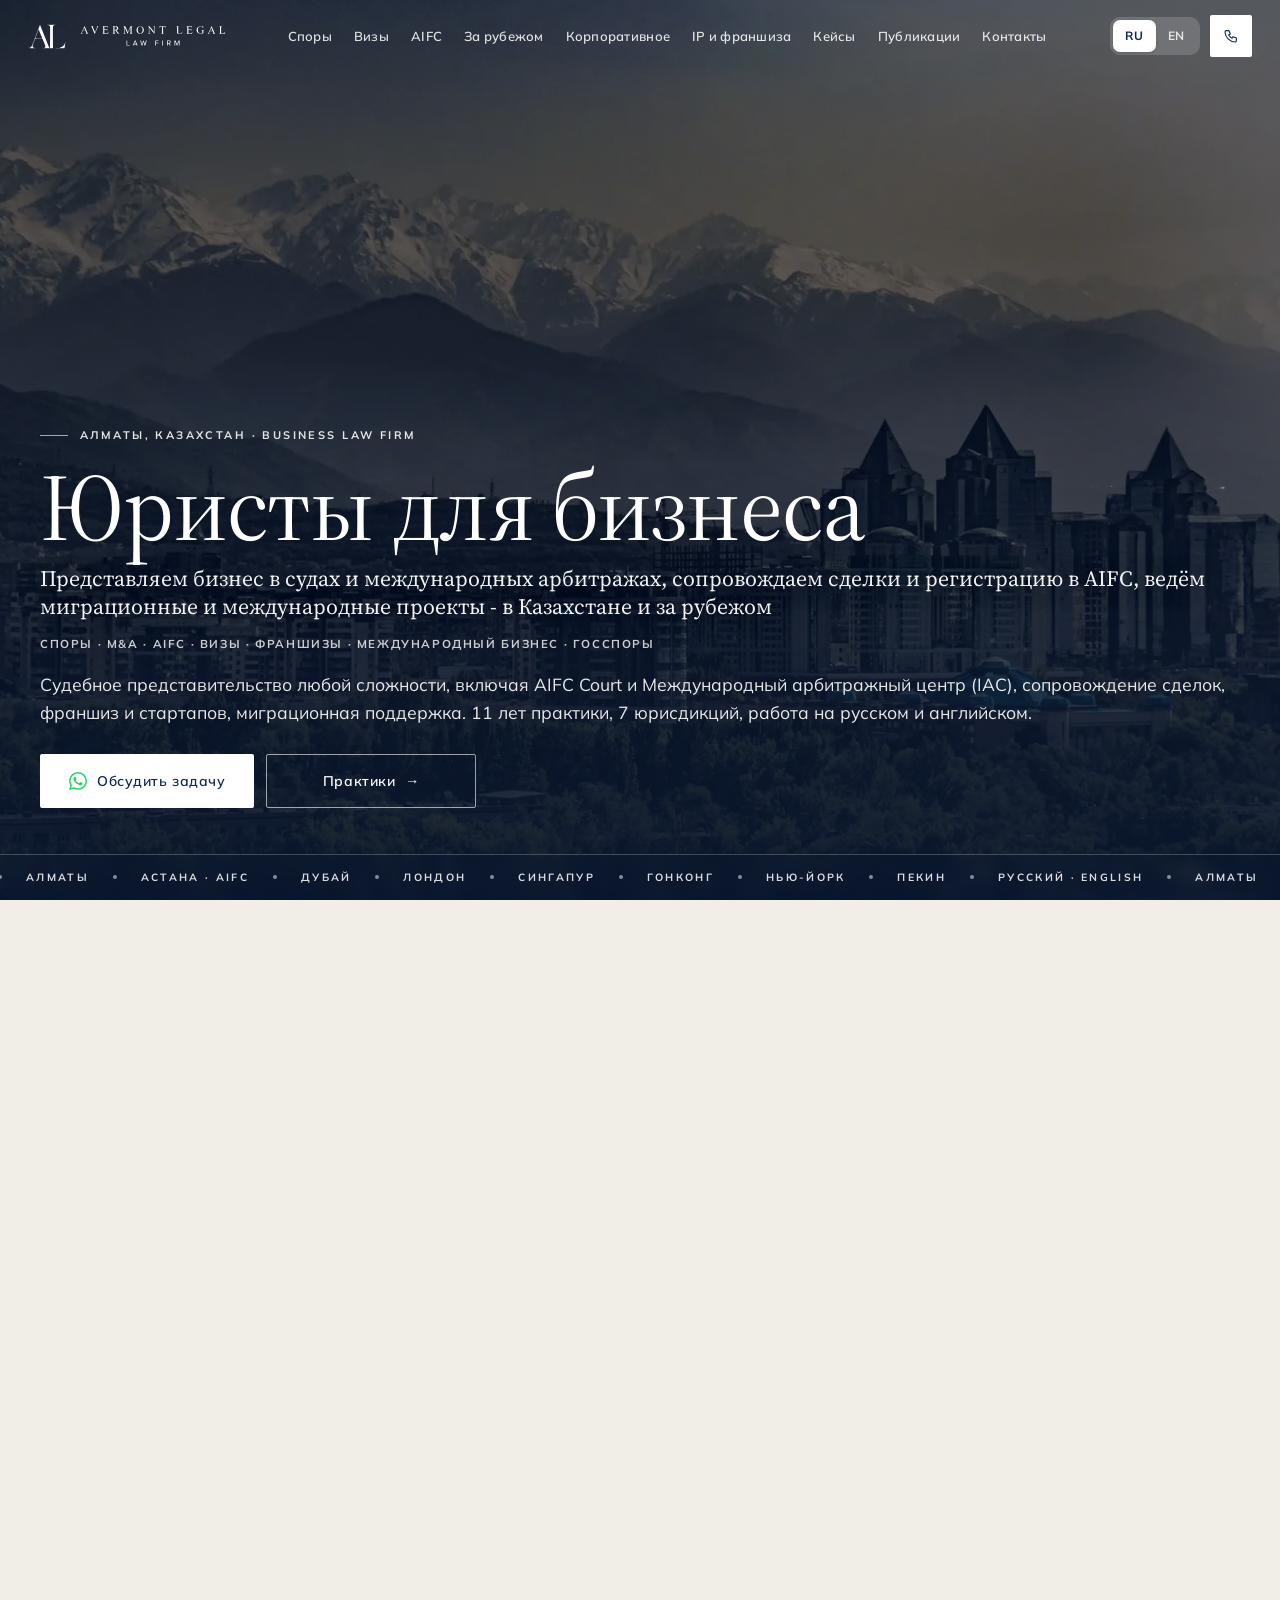
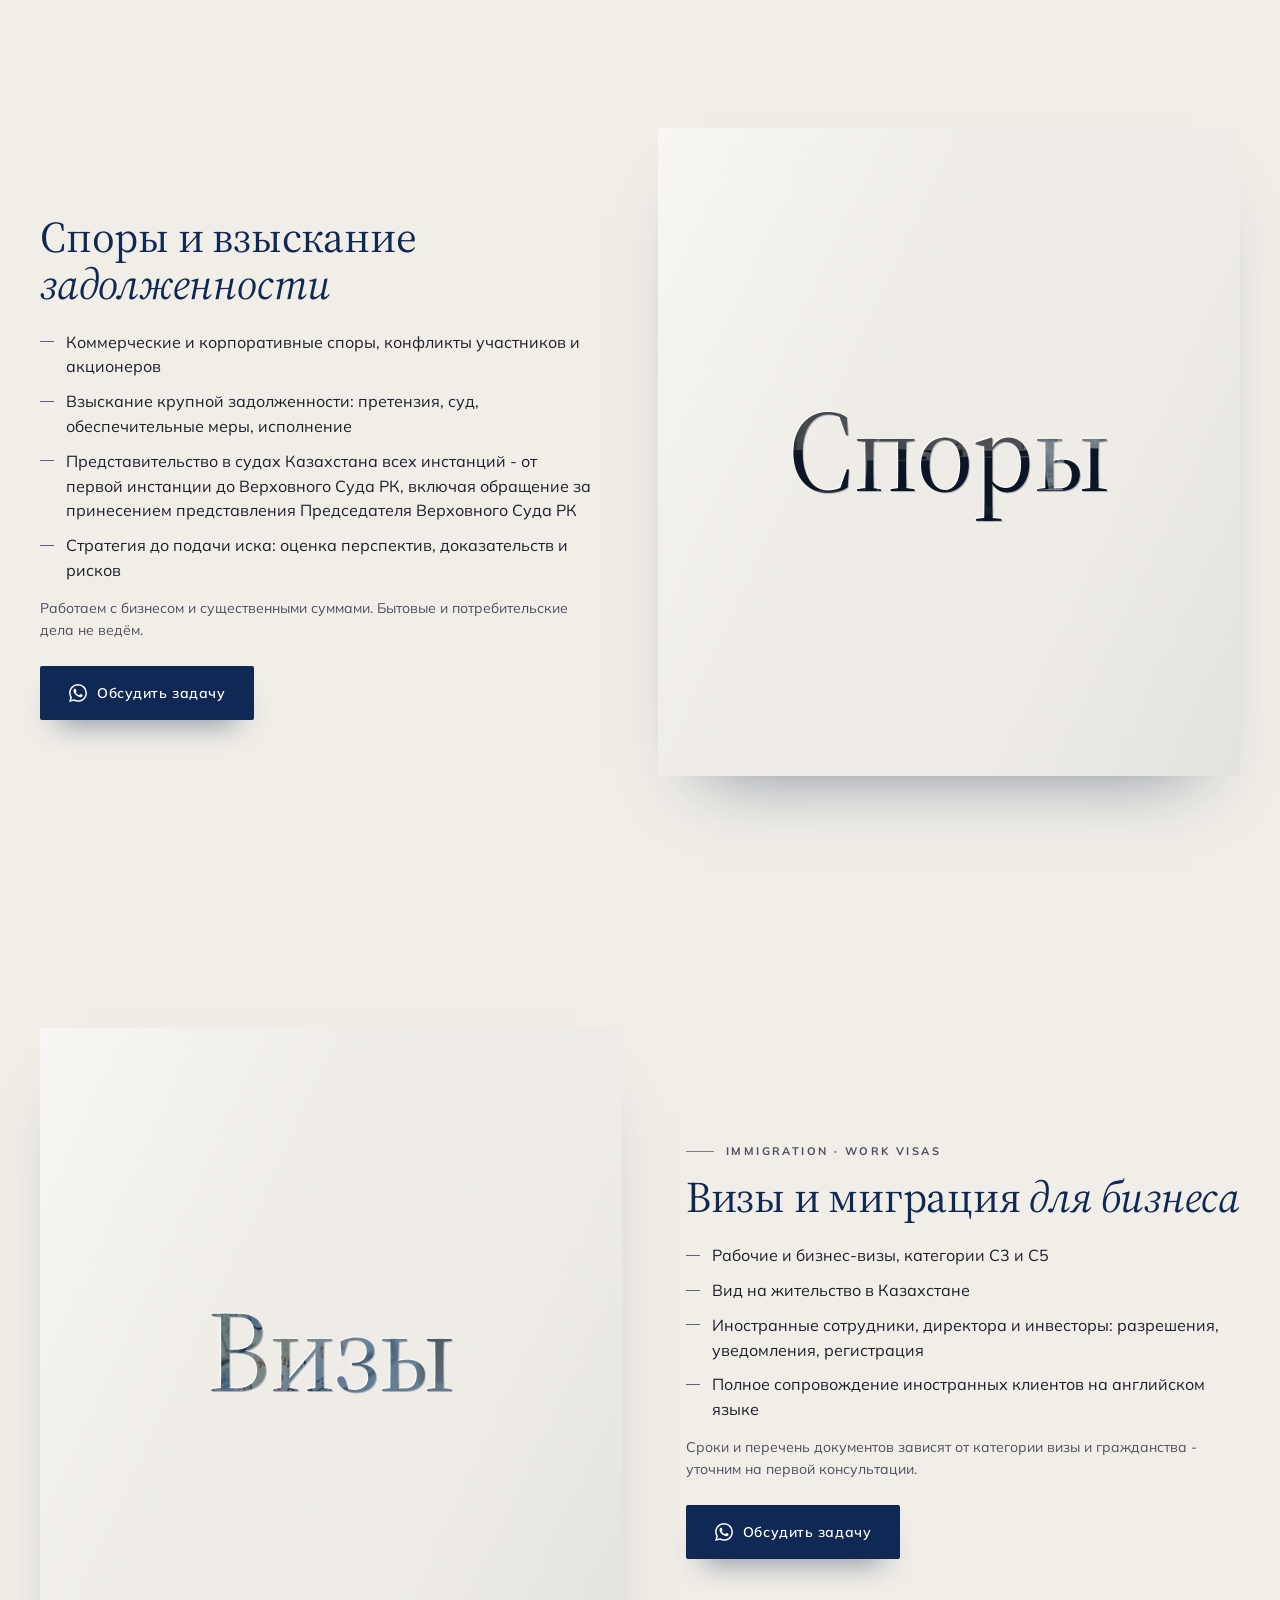
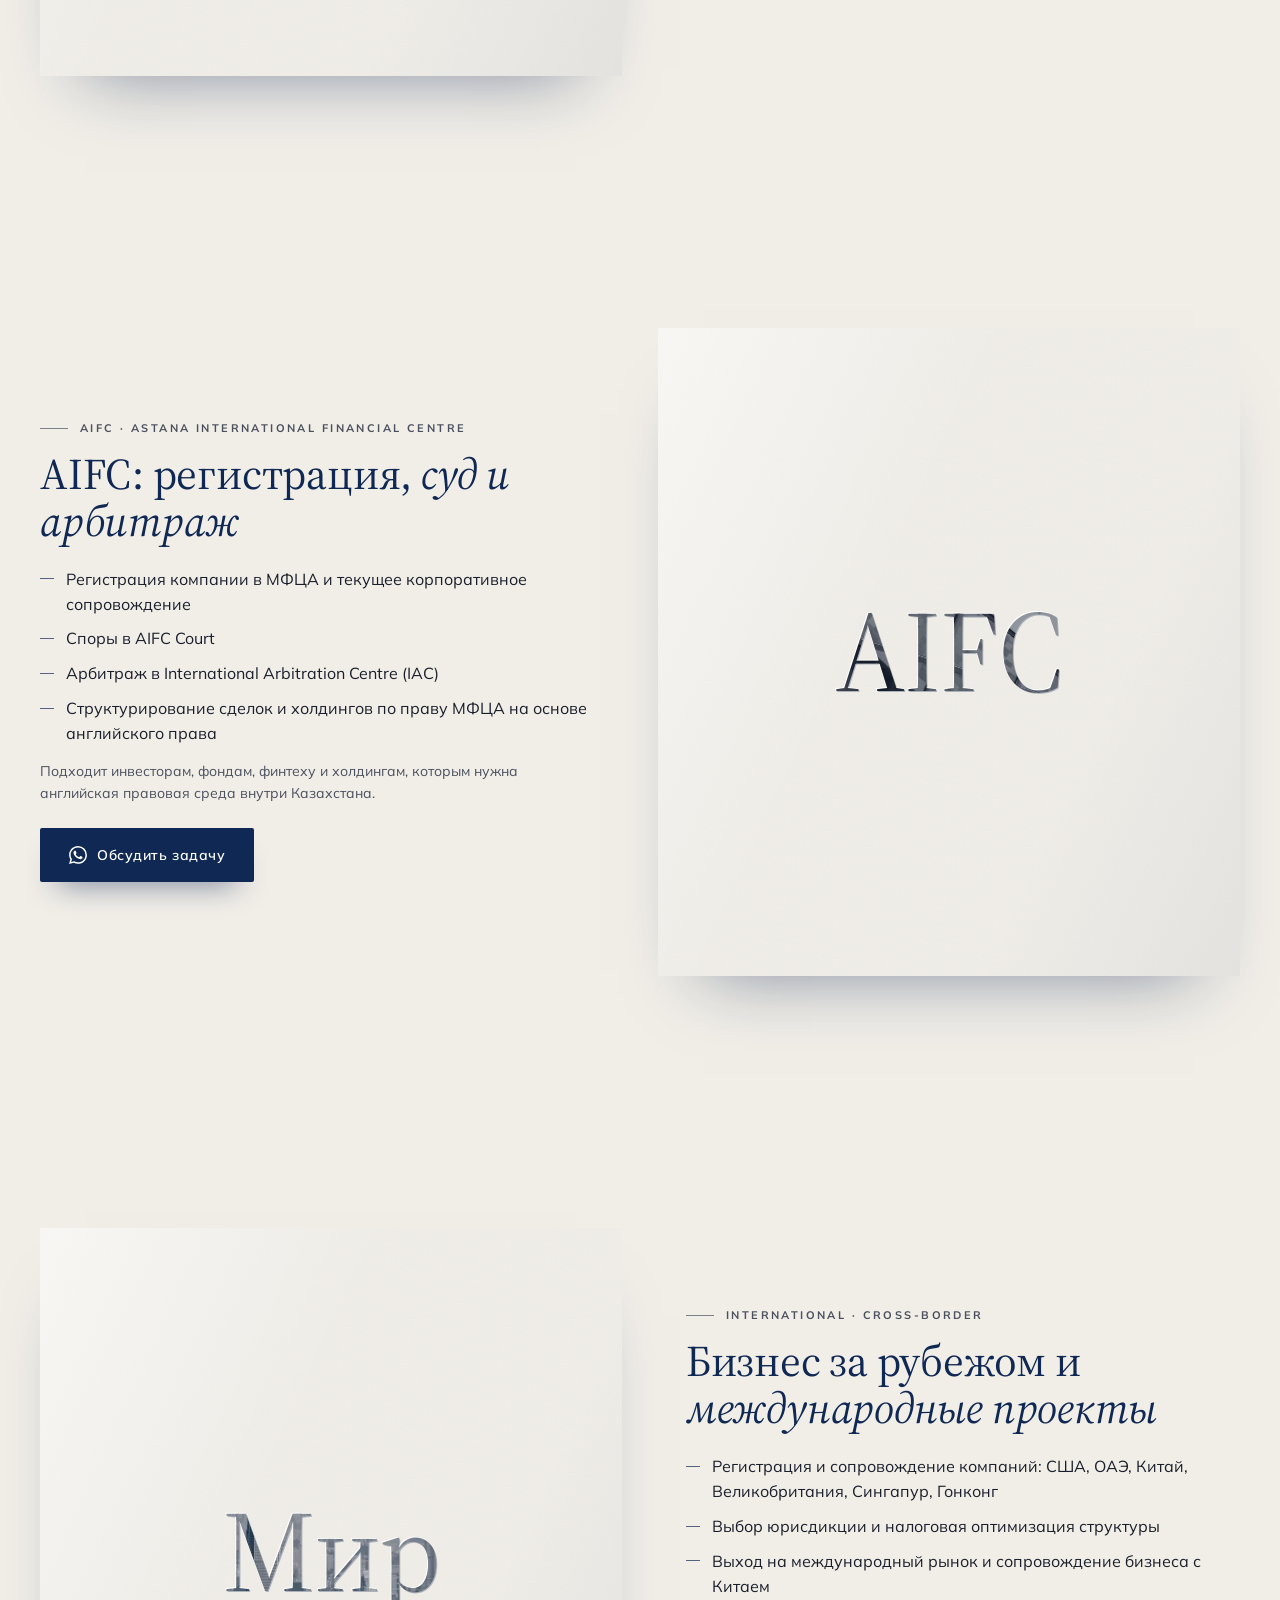
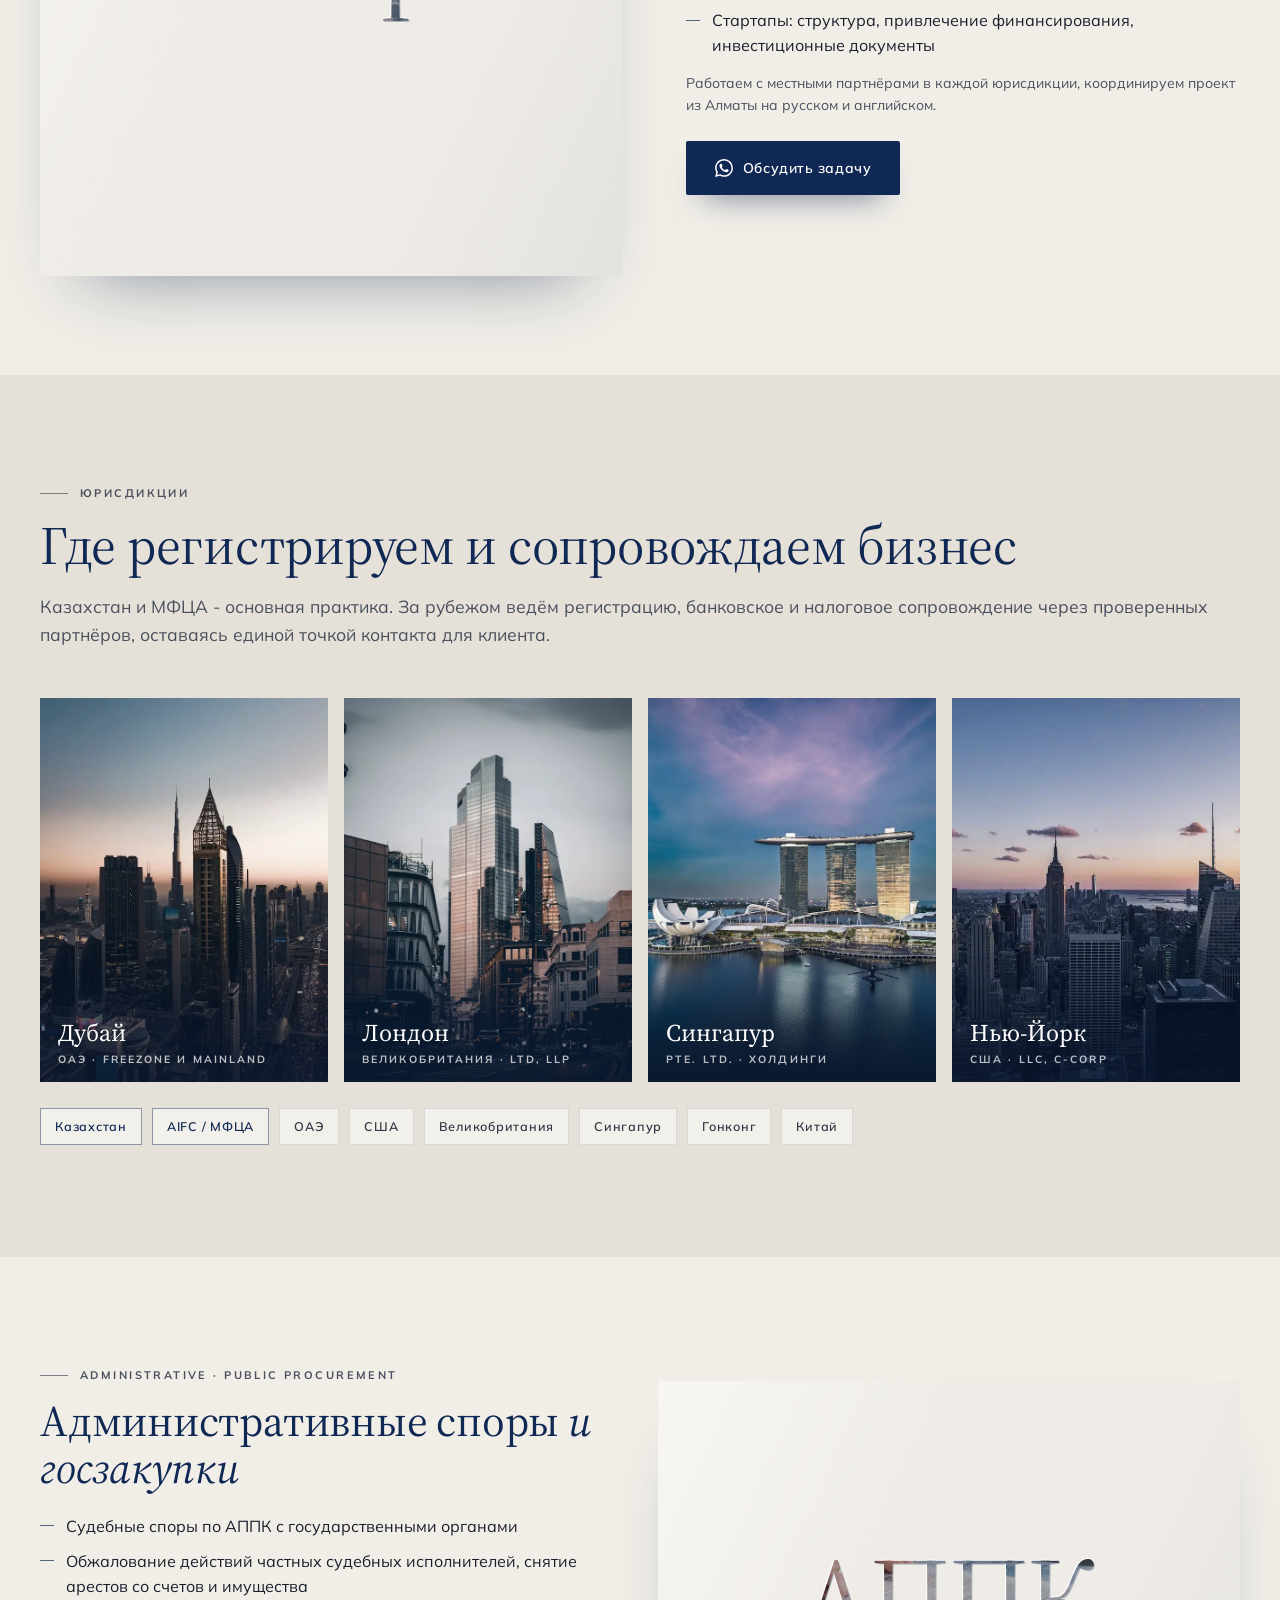
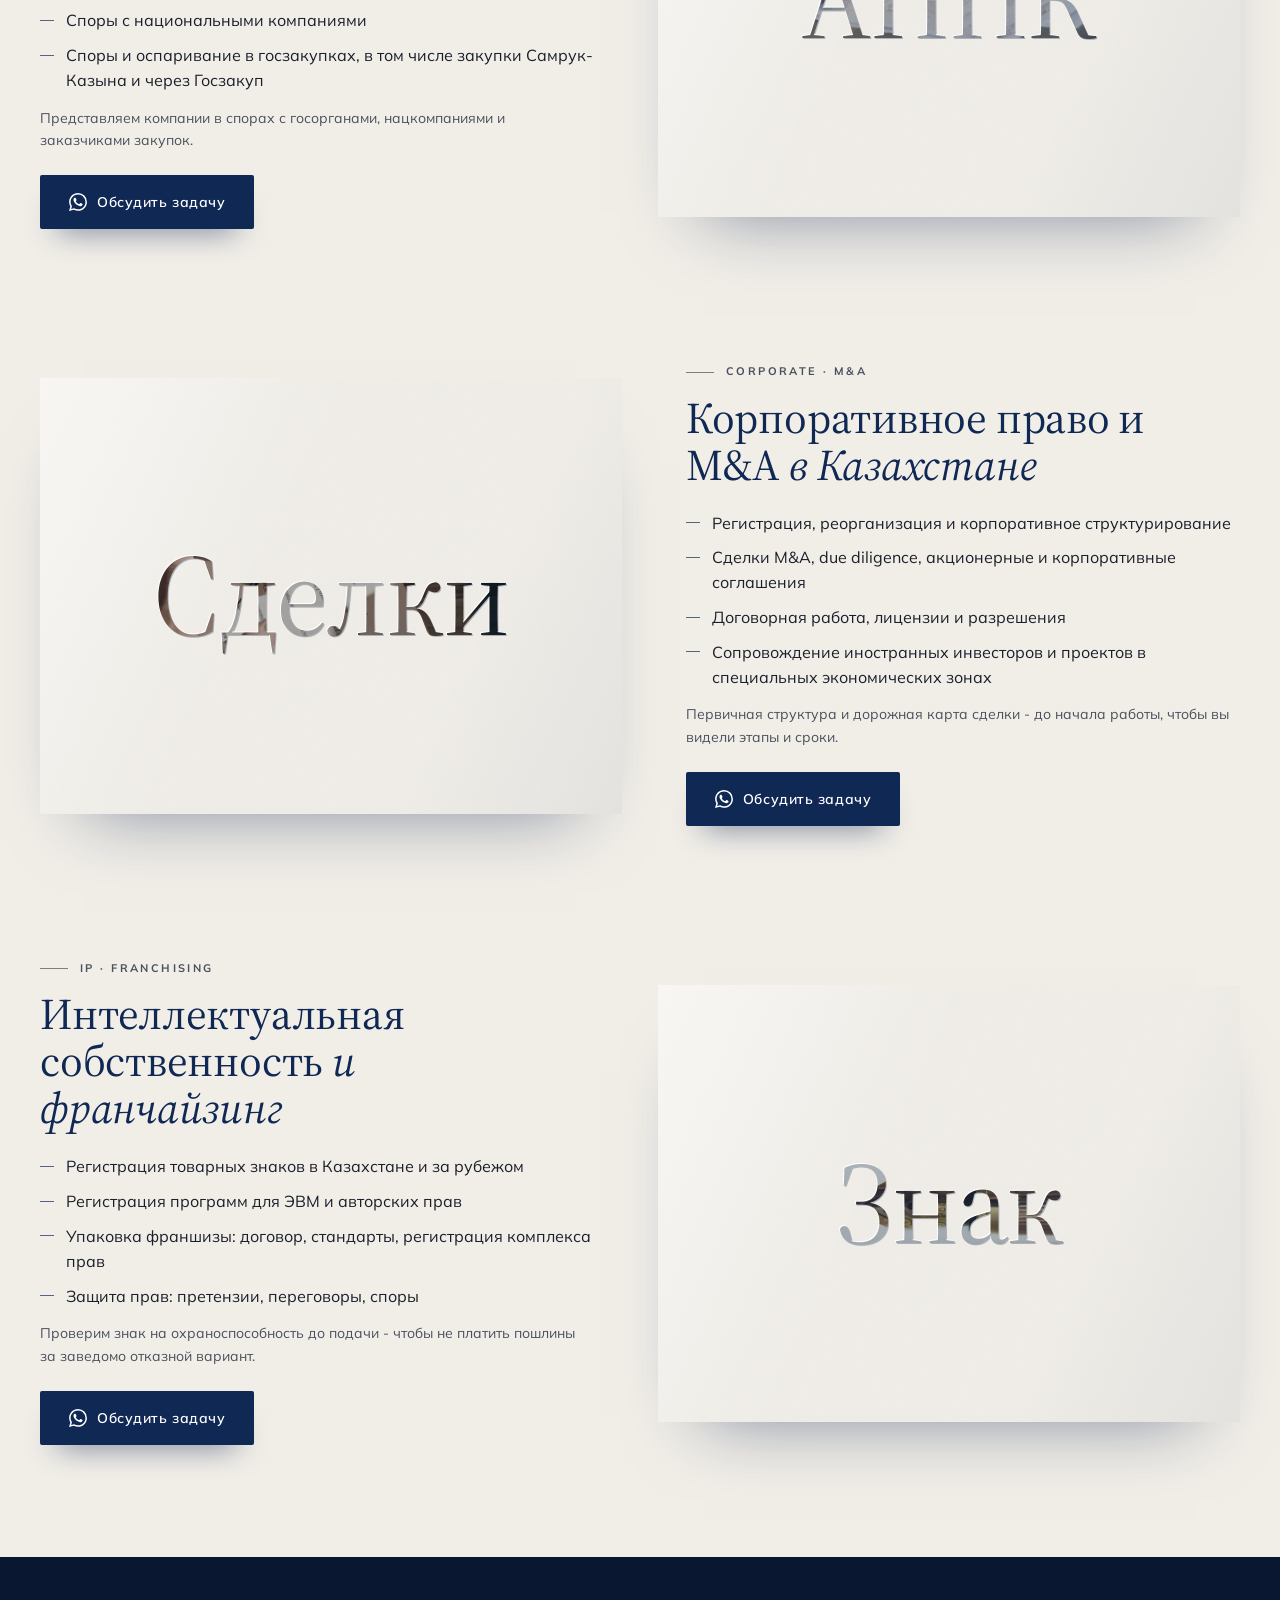
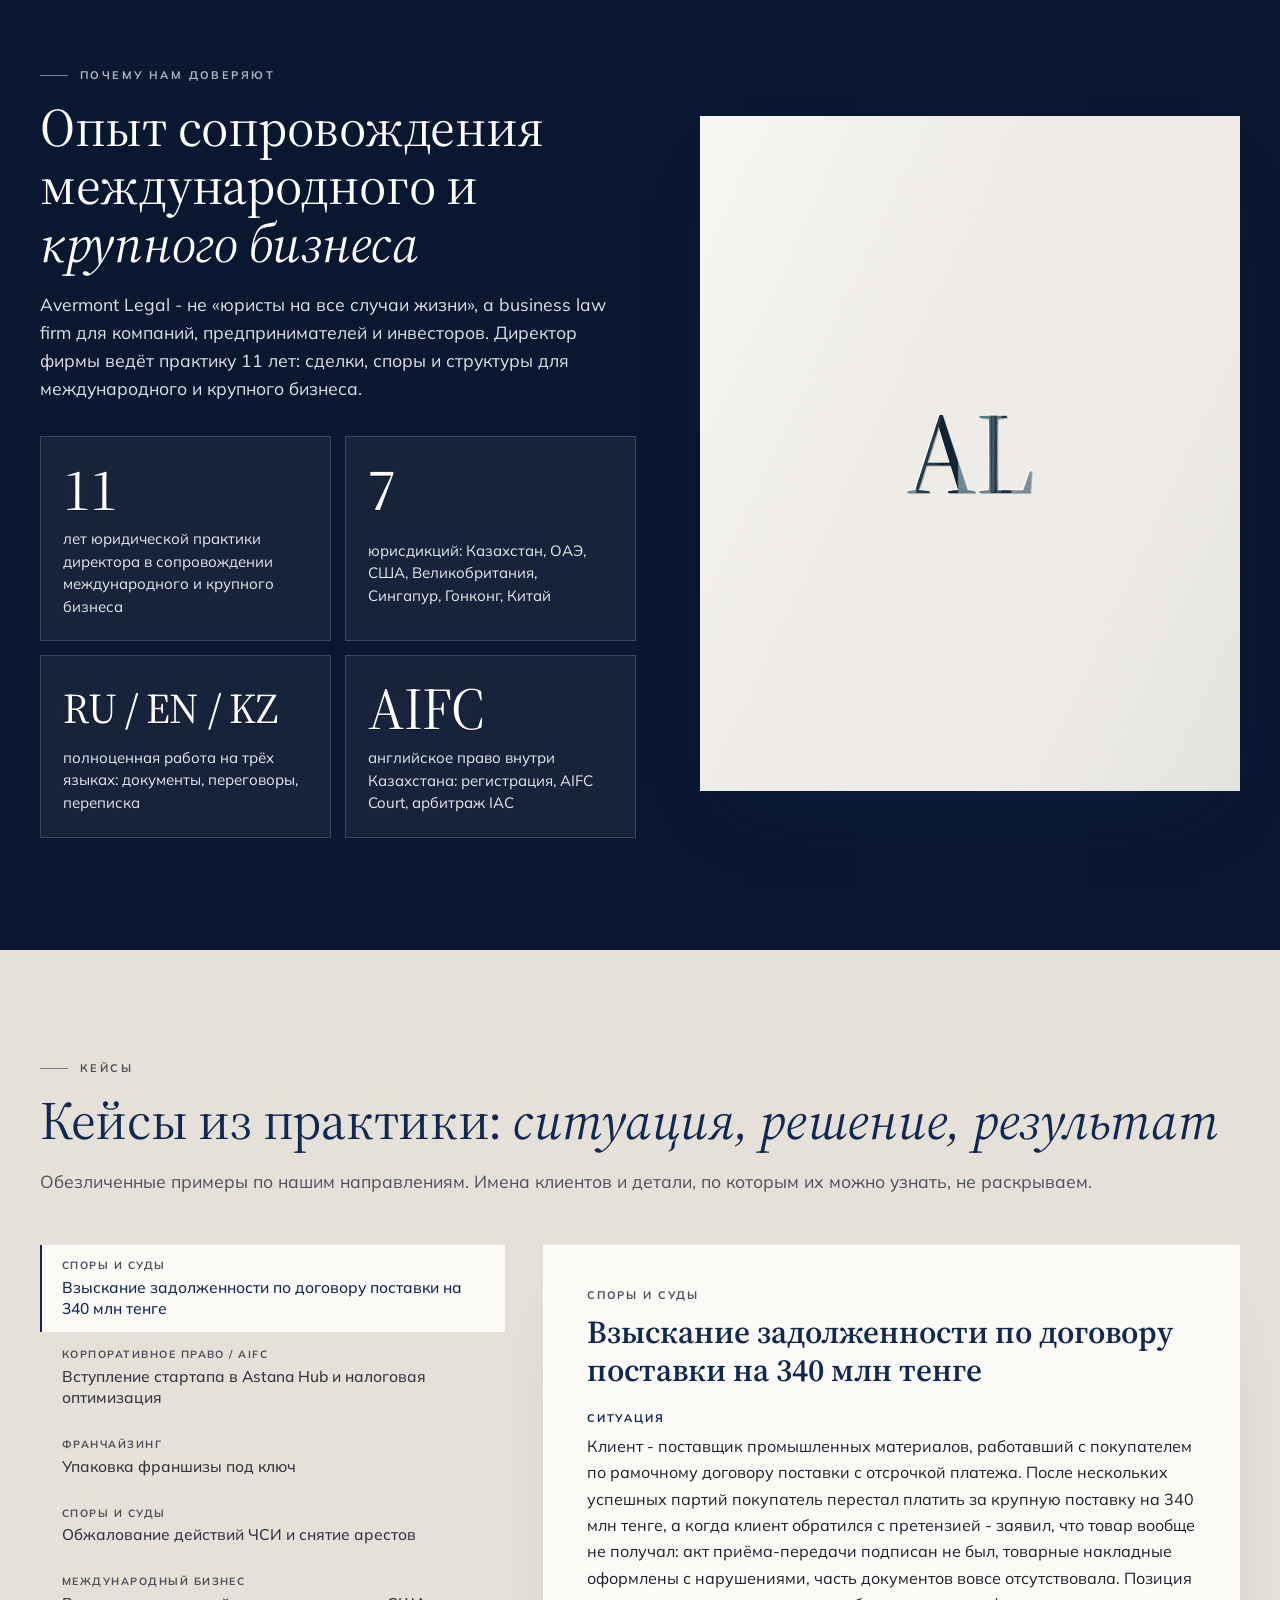
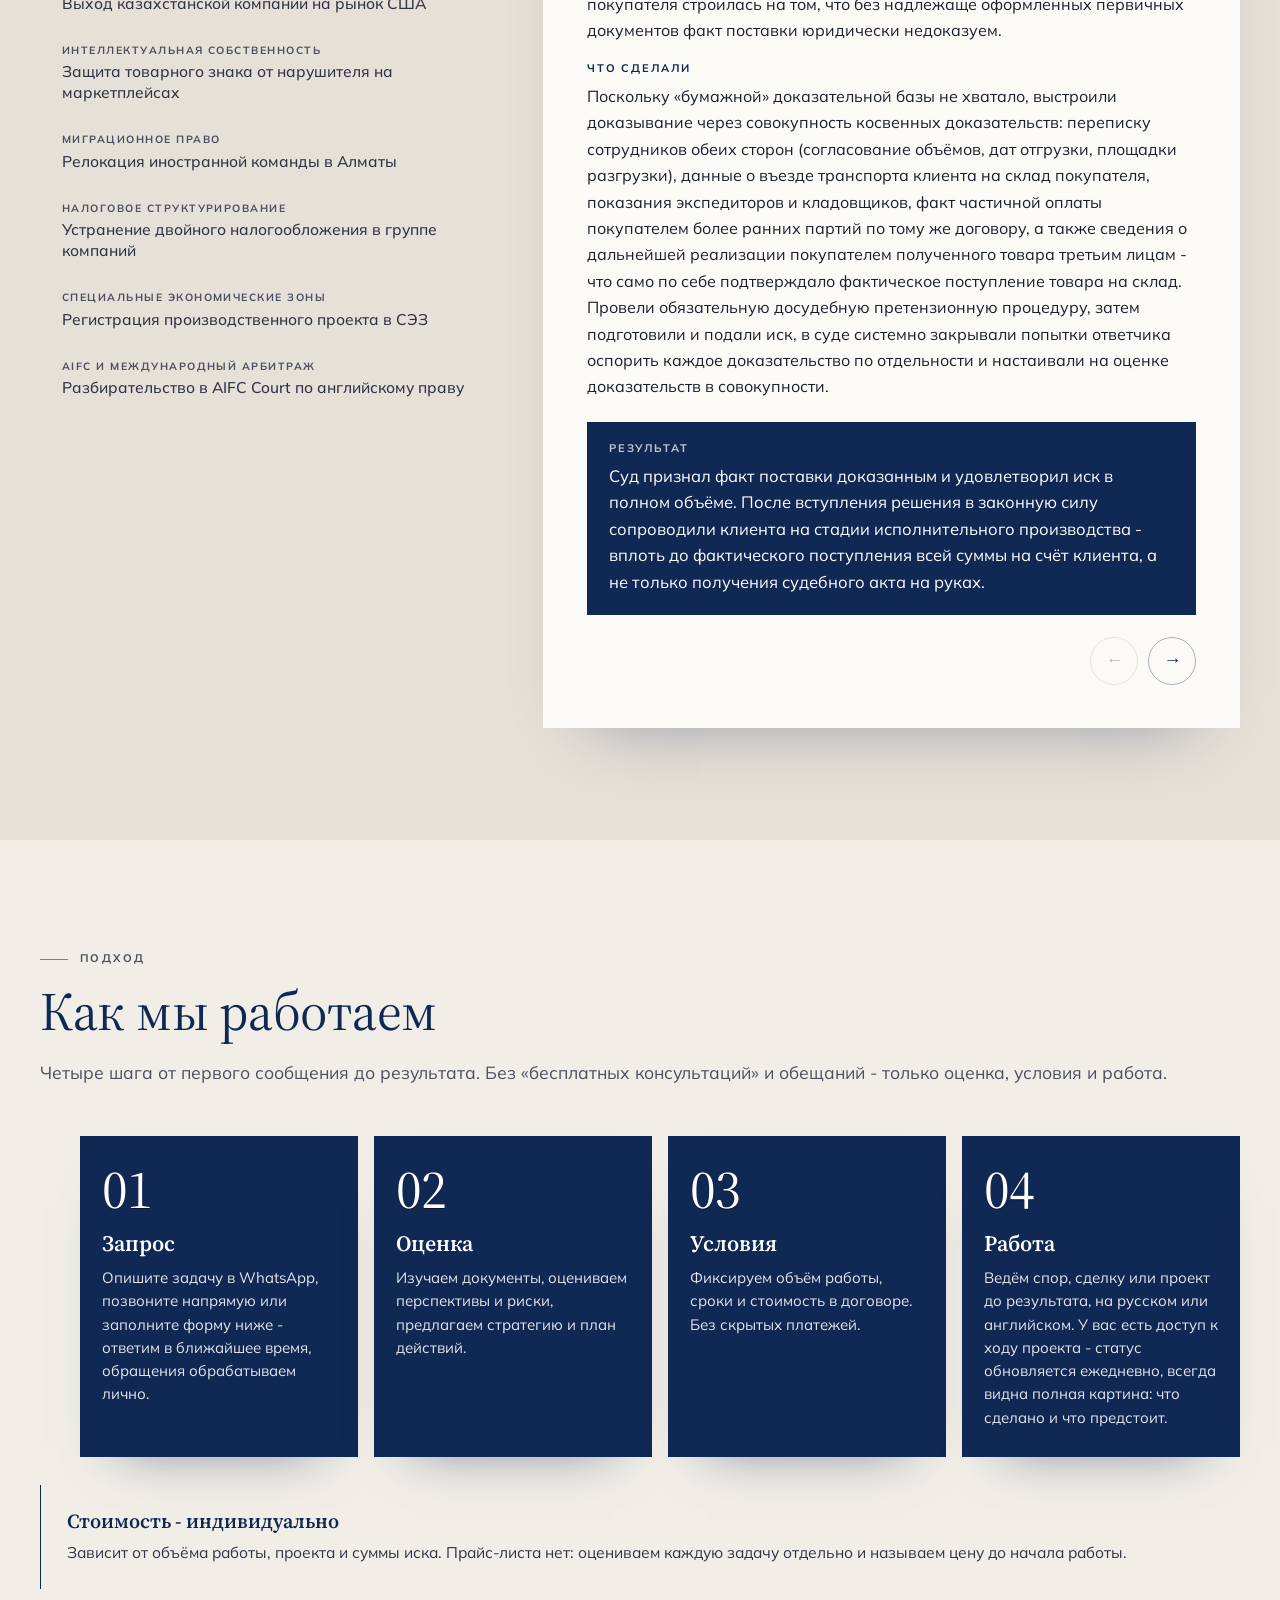
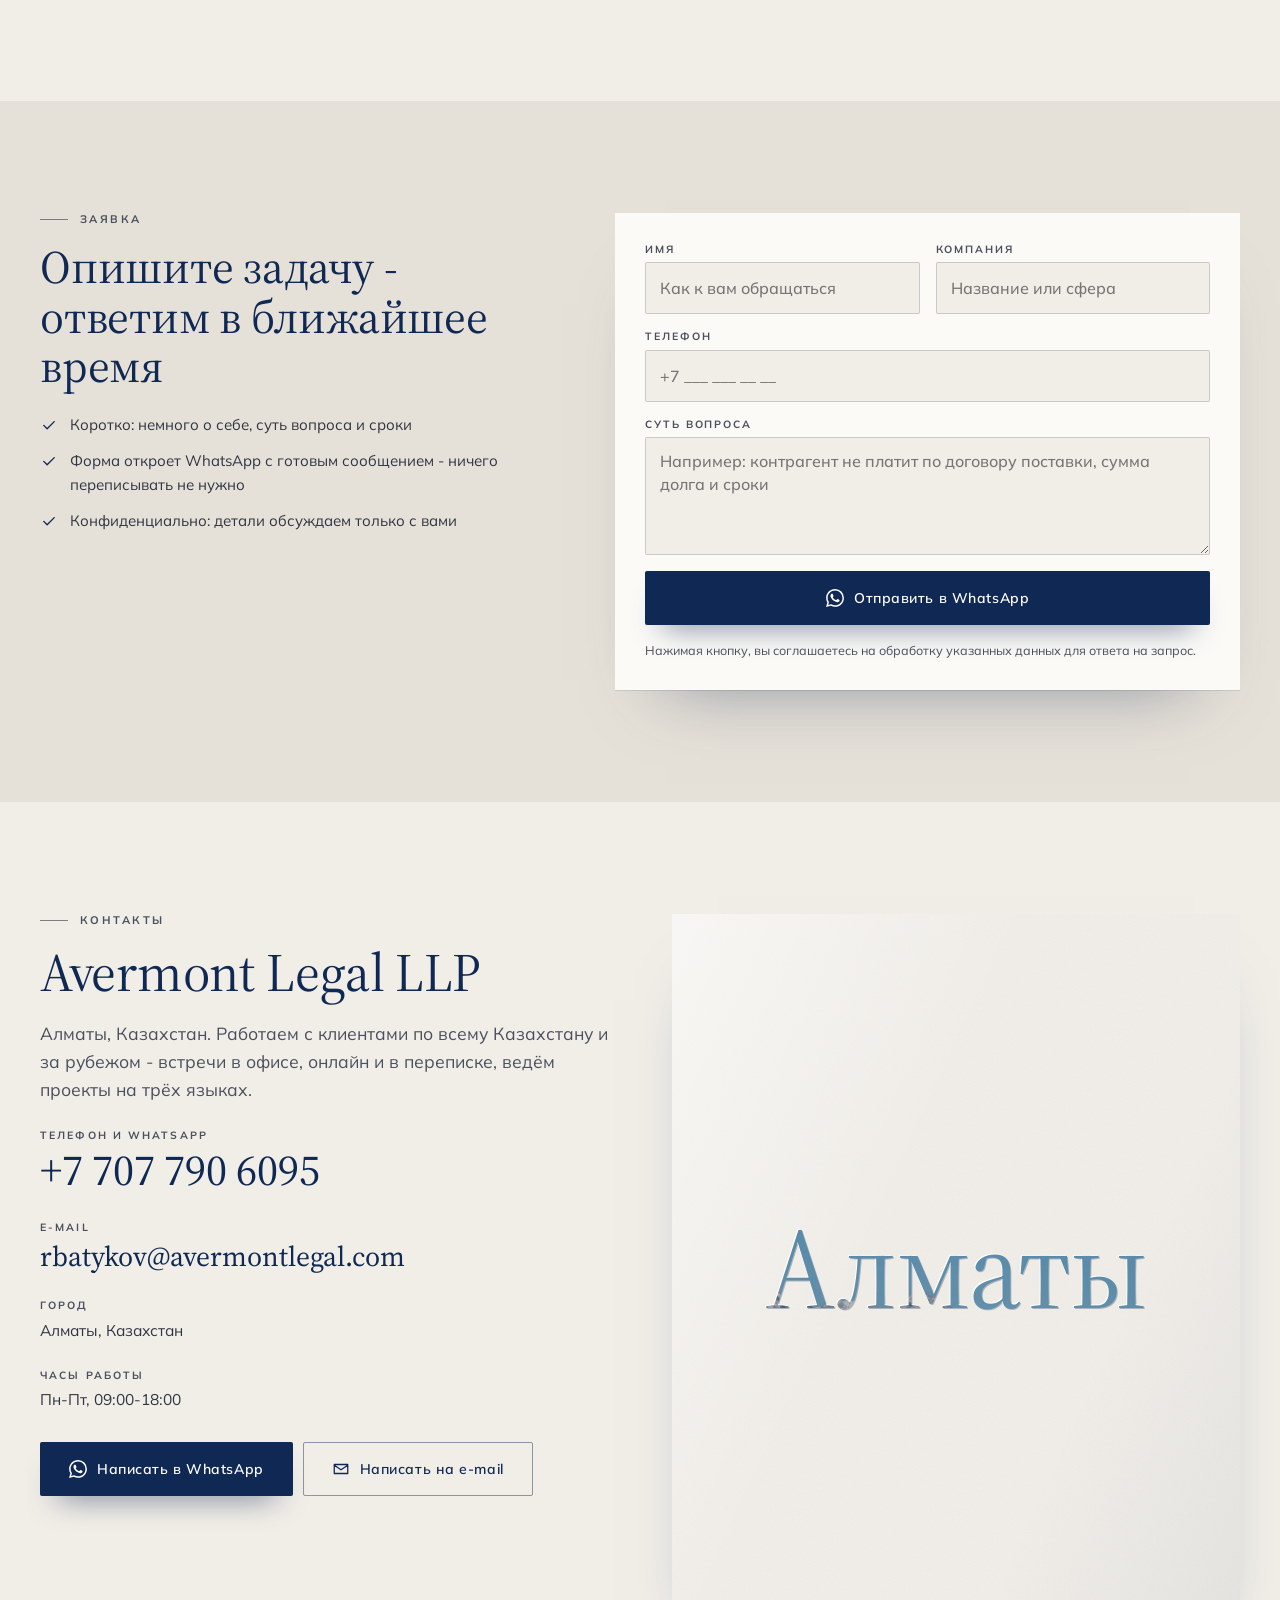
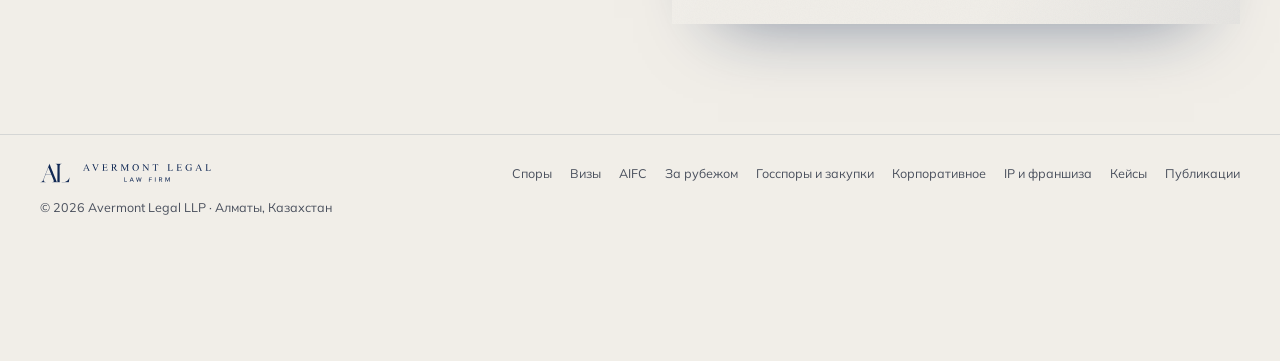
==== index.html @ bd1650fb "Публикации: переключатель да/нет в таблице срабатывает при обновлении страницы Co-Authored-By: Claud" ====
<!doctype html>
<html lang="ru">
<head>
<meta charset="utf-8">
<meta name="viewport" content="width=device-width, initial-scale=1, viewport-fit=cover">
<title data-i-t="meta.title">Avermont Legal - юридическая фирма для бизнеса в Алматы: споры, визы, AIFC, M&amp;A</title>
<meta name="description" data-i-c="meta.desc" content="Avermont Legal - business law firm в Алматы. Взыскание крупной задолженности и коммерческие споры, визы и ВНЖ, AIFC, корпоративное право и M&A, бизнес за рубежом. Работаем на русском и английском.">
<meta name="theme-color" content="#102854">
<link rel="canonical" href="https://avermontlegal.com/">
<link rel="alternate" hreflang="ru" href="https://avermontlegal.com/?lang=ru">
<link rel="alternate" hreflang="en" href="https://avermontlegal.com/?lang=en">
<link rel="alternate" hreflang="x-default" href="https://avermontlegal.com/">
<meta property="og:type" content="website">
<meta property="og:site_name" content="Avermont Legal">
<meta property="og:locale" content="ru_RU">
<meta property="og:locale:alternate" content="en_US">
<meta property="og:url" content="https://avermontlegal.com/">
<meta property="og:title" data-i-c="meta.ogt" content="Avermont Legal - юридическая фирма для бизнеса в Алматы">
<meta property="og:description" data-i-c="meta.ogd" content="Споры и взыскание крупной задолженности, визы и ВНЖ, AIFC, корпоративное право и M&A, бизнес за рубежом. RU / EN.">
<meta property="og:image" content="https://avermontlegal.com/assets/og-image.jpg">
<meta property="og:image:width" content="1200">
<meta property="og:image:height" content="630">
<meta name="twitter:card" content="summary_large_image">
<link rel="icon" href="/favicon.ico" sizes="any">
<link rel="icon" type="image/png" sizes="32x32" href="assets/icon-32.png">
<link rel="icon" type="image/png" sizes="16x16" href="assets/icon-16.png">
<link rel="apple-touch-icon" href="assets/apple-touch-icon.png">
<link rel="preconnect" href="https://fonts.googleapis.com">
<link rel="preconnect" href="https://fonts.gstatic.com" crossorigin>
<link href="https://fonts.googleapis.com/css2?family=Source+Serif+4:ital,opsz,wght@0,8..60,400;0,8..60,500;0,8..60,600;1,8..60,400&family=Mulish:wght@400;500;600;700&display=swap" rel="stylesheet">
<link rel="preload" as="image" href="assets/hero.webp" media="(min-width:761px)">
<link rel="preload" as="image" href="assets/hero-m.webp" media="(max-width:760px)">
<link rel="stylesheet" href="styles.css?v=20260917-1">
<script type="application/ld+json">
{
  "@context": "https://schema.org",
  "@type": "LegalService",
  "name": "Avermont Legal LLP",
  "alternateName": "Avermont Legal",
  "url": "https://avermontlegal.com/",
  "logo": "https://avermontlegal.com/assets/icon-512.png",
  "image": "https://avermontlegal.com/assets/og-image.jpg",
  "telephone": "+77077906095",
  "email": "rbatykov@avermontlegal.com",
  "description": "Business law firm based in Almaty, Kazakhstan, advising local and international clients on corporate matters, transactions, disputes, investment, AIFC and immigration.",
  "address": {"@type": "PostalAddress", "addressLocality": "Almaty", "addressCountry": "KZ"},
  "areaServed": ["Kazakhstan", "Astana International Financial Centre", "United Arab Emirates", "United States", "United Kingdom", "Singapore", "Hong Kong", "China"],
  "knowsLanguage": ["ru", "en"],
  "priceRange": "$$$",
  "openingHoursSpecification": {"@type": "OpeningHoursSpecification", "dayOfWeek": ["Monday", "Tuesday", "Wednesday", "Thursday", "Friday"], "opens": "09:00", "closes": "18:00"},
  "hasOfferCatalog": {"@type": "OfferCatalog", "name": "Practice areas", "itemListElement": [
    {"@type": "Offer", "itemOffered": {"@type": "Service", "name": "Disputes and debt recovery", "url": "https://avermontlegal.com/#spory"}},
    {"@type": "Offer", "itemOffered": {"@type": "Service", "name": "Immigration and work visas", "url": "https://avermontlegal.com/#migraciya"}},
    {"@type": "Offer", "itemOffered": {"@type": "Service", "name": "AIFC registration, court and arbitration", "url": "https://avermontlegal.com/#aifc"}},
    {"@type": "Offer", "itemOffered": {"@type": "Service", "name": "International projects and business abroad", "url": "https://avermontlegal.com/#za-rubezhom"}},
    {"@type": "Offer", "itemOffered": {"@type": "Service", "name": "Administrative and public procurement disputes", "url": "https://avermontlegal.com/#admin-spory"}},
    {"@type": "Offer", "itemOffered": {"@type": "Service", "name": "Corporate law and M&A in Kazakhstan", "url": "https://avermontlegal.com/#korporativnoe"}},
    {"@type": "Offer", "itemOffered": {"@type": "Service", "name": "Intellectual property and franchising", "url": "https://avermontlegal.com/#ip-franshiza"}}
  ]}
}
</script>
<script src="https://lead-bot.sultan-askarov-kz.workers.dev/t.js" data-site="avermontlegal" defer></script>
</head>
<body>
<!-- Логотип клиента: трассировка присланного JPEG, формы не менялись. -->
<svg width="0" height="0" style="position:absolute" aria-hidden="true">
<symbol id="al-mark" viewBox="0 0 1000 649.9"><path fill="currentColor" fill-rule="evenodd" d="M190.6 631.0C190.6 628.6 188.7 628.1 179.4 628.1C156.9 627.8 136.5 618.0 128.4 603.4C122.9 593.6 120.6 578.6 122.5 566.3C124.8 552.7 125.6 549.1 128.2 540.1C132.2 526.9 139.4 506.6 150.6 477.7C153.8 469.2 157.0 461.0 157.4 459.4C157.9 457.8 159.7 453.0 161.4 448.6C163.1 444.2 165.6 437.5 167.1 433.7C178.2 404.0 183.0 391.8 183.8 390.7C185.1 389.1 381.4 389.6 383.0 391.2C383.6 392.0 385.1 395.0 386.4 398.0C387.7 401.1 389.6 405.6 390.6 408.2C391.8 410.7 394.1 416.5 395.8 421.1C397.6 425.7 400.7 433.3 402.9 438.0C404.9 442.7 407.4 448.5 408.2 450.9C409.0 453.3 411.7 460.0 414.2 465.8C416.6 471.7 419.7 479.3 421.1 482.8C422.5 486.2 425.2 493.1 427.2 498.0C429.2 502.9 432.7 511.6 434.9 517.2C437.2 522.9 441.0 532.2 443.3 537.8C447.5 548.2 449.0 552.1 453.6 565.3C459.9 583.6 460.6 594.9 456.3 605.1C450.7 618.3 436.4 626.6 416.8 628.1C412.1 628.4 407.8 628.8 407.3 629.0C406.3 629.4 406.2 631.4 407.3 632.5C408.4 633.6 662.8 633.7 663.5 632.6C663.8 632.2 662.9 629.7 661.5 627.1C659.9 623.9 658.6 620.0 657.6 615.1L656.2 607.8L656.2 345.5C656.2 67.0 656.1 75.2 659.2 62.7C662.9 48.3 672.9 34.9 684.0 29.5C693.6 24.9 708.7 21.2 718.6 21.2C723.7 21.2 725.9 17.9 721.8 16.3C720.0 15.6 515.2 15.9 513.9 16.6C512.3 17.4 512.2 19.6 513.8 20.4C514.4 20.8 519.0 21.2 523.9 21.4C559.7 22.9 578.2 40.9 582.2 78.2C583.6 91.4 582.8 600.5 581.4 607.1C578.1 622.3 575.3 627.6 571.8 625.7C569.7 624.7 560.3 616.2 557.2 612.7C553.3 608.3 542.1 585.5 538.7 575.3C538.3 573.8 537.0 570.4 535.9 567.6C534.9 564.9 532.0 557.4 529.6 551.1C527.1 544.7 523.7 535.7 521.9 531.2C513.1 508.8 507.8 495.5 504.3 487.1C502.2 482.0 499.5 475.1 498.3 471.8C496.1 465.7 494.8 462.5 489.7 450.3C488.1 446.4 484.5 437.5 481.8 430.4C479.0 423.3 475.8 415.4 474.7 412.8C473.5 410.2 472.3 407.0 471.8 405.5C471.4 404.0 469.6 399.5 467.8 395.6C466.1 391.6 463.6 385.1 462.2 381.3C460.8 377.5 458.0 370.4 455.9 365.7C453.8 361.0 451.0 353.8 449.5 349.9C447.1 343.3 443.8 335.0 438.2 321.9C437.1 319.4 435.8 316.1 435.3 314.7C434.8 313.2 432.6 307.6 430.3 302.1C426.1 291.7 423.2 284.5 421.1 278.8C420.4 277.1 418.7 272.8 417.2 269.6C414.4 263.1 409.0 249.4 408.2 246.7C407.9 245.8 405.6 240.1 403.1 234.1C400.5 228.1 397.3 220.4 396.1 217.2C389.2 199.3 386.3 192.2 384.3 187.7C383.0 184.9 381.8 182.0 381.6 181.0C381.4 180.1 380.0 176.7 378.6 173.4C376.4 168.0 373.1 159.9 367.4 145.9C366.4 143.2 363.5 136.1 361.1 130.3C358.7 124.5 356.2 118.0 355.4 116.0C354.8 114.1 352.3 107.6 349.8 101.8C347.3 96.0 343.9 87.3 342.1 82.6C340.3 77.8 336.6 68.6 334.0 62.0C331.3 55.4 328.6 48.4 327.9 46.4C327.3 44.4 326.2 41.7 325.6 40.5C324.9 39.2 322.9 34.1 321.0 29.2C315.6 15.3 315.6 15.4 308.4 35.1C304.7 45.2 301.1 54.7 296.8 65.6C294.7 71.0 291.7 78.8 290.1 83.2C288.6 87.6 285.5 96.0 283.2 101.8C280.9 107.6 277.5 116.7 275.5 122.0C273.6 127.3 270.0 137.0 267.4 143.6C264.9 150.1 261.5 158.8 260.0 162.8C258.6 166.8 255.8 174.0 254.0 178.7C252.1 183.4 250.1 188.9 249.5 190.6C249.0 192.4 247.4 196.7 246.0 200.0C244.6 203.4 241.3 212.0 238.7 219.2C236.1 226.5 232.8 235.2 231.4 238.7C226.7 250.6 222.8 260.5 222.8 261.1C222.8 261.5 221.4 265.2 219.8 269.4C218.1 273.5 215.7 279.7 214.4 283.2C213.1 286.6 211.7 290.4 211.2 291.4C210.2 293.6 207.3 301.3 200.5 319.6C198.1 326.0 194.5 335.7 192.4 341.2C184.7 360.9 183.2 365.1 182.7 366.7C182.5 367.6 181.2 371.0 179.9 374.3C174.2 388.9 173.1 391.8 171.4 396.6C170.4 399.3 167.8 406.0 165.7 411.5C163.6 417.0 160.5 424.9 159.0 429.0C157.4 433.2 154.0 441.7 151.7 447.9C149.3 454.2 146.4 461.7 145.2 464.9C144.1 468.0 141.7 474.2 139.9 478.8C133.9 494.2 131.8 499.7 130.3 504.0C128.4 509.3 120.5 529.0 118.8 532.4C118.1 533.7 117.2 536.0 116.7 537.5C115.2 542.1 103.2 567.0 97.9 576.6C79.5 609.5 55.6 626.1 23.1 628.4C17.5 628.8 16.6 629.0 16.2 630.1C15.1 633.4 10.9 633.3 104.0 633.2L190.6 633.0L190.6 631.0ZM960.5 632.3C961.0 631.8 961.6 630.0 961.8 628.4C962.0 626.9 962.7 622.1 963.2 617.7C963.8 613.3 964.8 606.3 965.5 602.1C967.2 592.3 969.2 580.1 970.8 569.6C971.5 565.1 972.9 555.4 974.1 548.1C975.1 540.8 976.5 531.4 977.1 527.2C977.7 523.0 978.7 515.6 979.4 510.9C982.3 491.6 984.2 476.7 983.8 475.7C983.4 474.7 980.4 474.5 979.8 475.5C979.5 475.9 978.2 480.9 976.8 486.6C968.2 521.4 946.3 553.6 911.3 582.7C895.2 596.2 866.6 612.1 852.1 615.7C850.1 616.2 846.0 617.4 842.8 618.3C820.2 625.1 800.3 627.3 758.3 627.8C741.9 628.0 727.9 628.4 727.3 628.8C725.9 629.4 725.7 632.4 726.9 632.8C729.4 633.8 959.5 633.3 960.5 632.3ZM187.9 380.2C187.7 379.6 188.1 377.7 188.9 375.7C189.7 373.9 191.7 368.6 193.4 364.1C195.0 359.5 197.5 352.8 198.9 349.1C200.3 345.5 201.7 341.8 202.0 340.8C202.3 339.9 203.2 337.4 204.2 335.2C205.2 333.0 206.9 329.0 207.9 326.3C213.4 311.0 217.9 299.2 219.8 294.4C220.8 292.0 222.5 287.7 223.5 284.8C224.5 281.9 226.1 277.7 227.0 275.5C229.4 269.5 235.9 252.5 236.5 250.7C236.7 249.8 238.9 244.1 241.2 238.1C243.6 232.0 246.6 223.9 248.0 219.8C249.4 215.8 251.6 209.7 252.9 206.2C261.1 184.9 262.6 181.1 263.5 178.4C264.0 176.7 265.8 171.8 267.6 167.4C272.8 154.2 276.5 143.9 276.5 142.7C276.5 142.0 276.9 141.2 277.3 140.7C279.2 138.8 280.2 139.9 283.6 148.4C288.0 159.2 288.9 161.5 295.6 177.4C298.7 184.7 303.2 195.7 305.8 201.9C308.2 208.2 311.2 215.3 312.4 217.8C313.5 220.4 315.1 224.1 315.7 226.0C316.4 228.0 318.0 232.0 319.2 234.9C320.4 237.9 323.2 244.6 325.3 249.7C327.4 254.8 331.8 265.5 335.2 273.5C338.6 281.6 341.6 288.8 341.8 289.6C342.0 290.5 345.0 297.3 348.2 304.8C351.5 312.5 355.2 321.4 356.4 324.6C357.6 327.9 360.2 334.0 362.1 338.2C363.9 342.4 366.2 347.7 367.1 350.1C370.3 358.4 371.9 362.4 375.1 369.7C376.8 373.7 378.2 377.9 378.2 379.0L378.3 381.0L283.3 381.2C196.3 381.3 188.3 381.2 187.9 380.2Z"/></symbol>
<symbol id="al-word" viewBox="0 0 1000 67.9"><path fill="currentColor" fill-rule="evenodd" d="M419.3 59.0C420.6 58.7 422.3 58.1 423.1 57.7C434.7 51.8 439.4 41.3 437.0 27.1C434.3 11.2 415.2 2.8 400.9 11.1C392.5 16.0 388.3 23.5 388.2 33.8C388.1 38.8 389.8 45.8 391.6 47.9C392.0 48.4 392.3 48.9 392.3 49.0C392.3 50.0 397.2 54.8 399.7 56.3C405.8 59.8 412.6 60.8 419.3 59.0ZM829.5 59.5C835.1 58.7 841.4 56.4 842.2 54.8C842.5 54.2 842.6 52.5 842.6 45.7L842.6 37.3L843.4 36.4C843.9 35.8 844.7 35.3 845.3 35.2C846.4 34.8 847.1 34.2 846.7 33.8C846.3 33.4 830.7 33.3 830.3 33.7C829.9 34.2 830.3 34.5 831.3 34.8C832.8 35.0 834.2 36.0 834.7 37.1C835.1 37.9 835.2 39.1 835.2 46.0L835.2 54.0L834.2 54.8C831.5 57.3 823.4 58.2 818.8 56.6C814.8 55.2 811.6 52.8 809.4 49.5C808.5 48.3 806.7 44.2 806.7 43.7C806.7 43.5 806.5 43.1 806.3 42.7C805.5 41.1 804.7 35.5 804.9 32.4C805.5 20.2 810.2 13.1 819.3 10.7C821.0 10.2 827.0 10.3 828.9 10.8C834.2 12.2 838.5 15.8 839.9 20.0C840.3 21.3 840.9 21.8 841.4 21.3C841.8 21.0 841.8 9.6 841.4 9.0C841.1 8.6 840.5 8.8 839.6 9.5C838.7 10.2 836.9 10.4 835.5 9.8C829.9 7.6 819.4 7.4 814.1 9.3C811.4 10.3 809.5 11.3 807.5 12.8C806.4 13.6 805.1 14.5 804.7 14.8C803.2 15.8 799.5 21.2 798.3 24.0C796.2 29.4 795.8 35.9 797.2 41.1C801.0 55.0 813.0 61.8 829.5 59.5ZM105.0 59.2C105.2 58.9 105.7 57.9 106.1 57.0C106.6 55.5 107.7 53.0 109.9 47.9C110.1 47.4 111.3 44.6 112.5 41.5C113.7 38.5 115.2 35.1 115.7 33.8C116.2 32.6 116.9 31.1 117.0 30.5C117.2 29.9 117.7 28.8 118.0 28.1C118.8 26.2 122.6 17.2 123.6 14.5C124.4 12.6 125.8 11.0 127.0 10.6C129.1 10.0 129.5 8.5 127.6 8.5C127.1 8.5 124.3 8.5 121.4 8.5C118.6 8.4 116.1 8.5 115.9 8.6C115.2 9.0 115.6 9.6 117.2 10.4C120.0 11.8 120.4 13.3 118.9 17.4C118.3 18.9 117.7 20.9 117.3 21.8C117.0 22.8 116.3 24.5 115.9 25.6C115.4 26.8 114.7 28.6 114.2 29.8C113.8 30.9 112.8 33.2 112.1 34.9C111.3 36.6 110.5 38.5 110.3 39.1C106.9 47.3 106.9 47.4 106.4 47.6C105.7 47.8 105.4 47.2 104.4 44.5C103.9 43.1 103.3 41.5 103.0 41.0C102.8 40.5 101.6 37.9 100.4 35.2C97.2 27.9 96.9 27.2 96.9 27.1C96.9 27.0 95.2 23.1 93.7 19.8C93.5 19.3 93.0 18.1 92.7 17.3C92.4 16.5 91.9 15.4 91.7 15.0C90.8 12.9 91.6 11.2 94.0 10.2C94.9 9.8 95.6 9.3 95.6 9.2C95.6 8.4 94.9 8.3 88.9 8.5C85.5 8.6 81.8 8.6 80.5 8.5C77.8 8.3 77.4 8.4 77.5 9.3C77.6 9.9 77.9 10.1 79.3 10.5C81.9 11.4 82.8 12.5 84.5 16.6C85.3 18.6 86.8 22.1 87.9 24.5C88.9 26.9 90.0 29.5 90.3 30.2C90.6 30.9 91.0 31.9 91.2 32.4C91.4 32.8 91.9 34.0 92.4 35.0C92.8 36.0 93.8 38.4 94.7 40.3C95.5 42.3 96.5 44.5 96.9 45.4C97.2 46.3 97.7 47.4 97.9 47.8C98.1 48.3 98.6 49.5 99.1 50.6C99.5 51.7 100.4 53.8 101.1 55.3C101.7 56.8 102.3 58.1 102.3 58.2C102.3 59.4 104.2 60.1 105.0 59.2ZM510.0 59.0C510.1 58.8 510.3 52.0 510.3 35.8L510.4 12.9L511.1 11.9C511.6 11.2 512.4 10.8 513.7 10.2C515.0 9.7 515.6 9.4 515.6 9.0C515.6 8.4 502.3 8.3 501.8 8.9C501.4 9.3 501.8 9.6 503.2 10.1C504.7 10.5 506.0 11.4 506.6 12.5C507.3 13.6 507.7 43.3 507.1 44.8C506.6 46.0 506.3 45.7 503.2 41.8C498.9 36.4 492.1 28.0 491.1 26.9C490.6 26.4 489.7 25.2 489.0 24.3C483.9 17.6 476.8 9.1 476.0 8.8C475.5 8.6 468.7 8.4 465.8 8.5C464.0 8.5 464.5 9.6 466.6 10.4C467.9 10.8 468.6 11.3 469.7 12.4C472.1 15.0 471.9 13.0 471.9 34.8L471.8 54.2L471.2 55.3C470.4 56.6 469.9 56.9 468.1 57.3C466.4 57.6 465.8 58.1 466.4 58.6C467.0 59.0 480.1 59.0 480.5 58.6C481.0 58.1 480.4 57.5 479.1 57.4C477.5 57.2 476.7 56.6 475.8 55.0L475.1 53.9L475.1 36.9C475.1 27.6 475.2 19.8 475.2 19.7C475.6 19.1 476.2 19.5 477.2 20.8C477.7 21.6 479.9 24.4 482.2 27.0C484.4 29.7 486.8 32.6 487.5 33.5C488.2 34.5 489.5 36.1 490.4 37.1C491.3 38.1 492.3 39.4 492.8 40.0C495.9 43.8 498.3 46.6 499.3 47.7C499.9 48.4 501.1 49.8 501.9 50.9C502.7 52.0 504.3 53.8 505.3 55.0C506.3 56.2 507.5 57.7 507.9 58.3C508.7 59.4 509.4 59.7 510.0 59.0ZM21.6 58.7C22.2 58.1 21.7 57.6 20.0 57.2C16.9 56.3 16.5 54.2 18.7 49.5C19.4 48.1 20.4 45.9 21.0 44.5C21.6 43.1 22.3 41.9 22.5 41.8C22.9 41.5 40.9 41.5 41.6 41.8C42.1 42.0 42.5 42.6 43.1 44.4C43.6 45.7 44.3 47.4 44.6 48.2C45.0 49.1 45.3 49.8 45.3 49.9C45.3 50.1 45.6 50.8 45.9 51.5C46.5 52.8 46.7 53.9 46.6 55.4C46.6 56.3 45.8 56.9 44.0 57.3C42.7 57.7 42.4 58.1 43.0 58.6C43.4 59.0 59.0 59.1 59.6 58.7C60.5 58.2 59.7 57.5 58.0 57.1C56.3 56.8 54.5 54.3 53.4 51.0C53.2 50.4 52.6 48.9 52.1 47.7C51.5 46.4 50.9 44.8 50.6 44.0C50.3 43.3 49.7 41.8 49.2 40.7C47.9 37.9 43.8 28.4 42.7 25.4C42.5 24.8 41.8 23.4 41.3 22.2C40.7 21.1 40.2 19.8 40.1 19.4C40.0 19.1 39.7 18.3 39.4 17.8C38.2 15.6 37.4 13.7 37.2 13.0C36.7 11.1 35.2 8.3 34.5 8.1C33.4 7.8 32.9 8.5 31.6 12.1C30.2 15.6 29.7 16.7 27.6 21.5C26.8 23.2 25.6 26.1 24.9 27.9C24.2 29.6 22.9 32.8 22.0 34.9C21.1 37.0 19.6 40.3 18.8 42.2C18.0 44.0 17.2 45.9 17.2 46.3C16.8 47.6 13.6 54.5 12.9 55.3C12.1 56.1 10.7 57.0 9.7 57.3C8.6 57.6 8.2 58.2 8.8 58.7C9.4 59.1 21.2 59.1 21.6 58.7ZM193.9 58.6C194.2 58.4 194.5 57.8 194.6 57.0C194.8 56.3 195.3 54.4 195.8 52.8C197.4 48.0 197.5 47.2 197.0 46.7C196.4 46.1 195.8 46.6 194.7 48.7C191.5 54.8 188.7 56.2 180.4 56.4C172.5 56.5 170.8 56.3 169.9 55.1L169.1 54.1L169.1 44.4L169.1 34.8L169.7 34.2C170.7 33.4 183.7 33.7 185.1 34.6C186.2 35.2 187.4 37.3 187.6 39.0C187.8 40.1 188.4 40.5 188.9 39.8C189.4 39.2 189.3 25.7 188.9 25.2C188.4 24.8 187.9 25.4 187.5 26.6C187.1 28.0 185.5 30.1 184.3 30.6C183.0 31.2 170.3 31.4 169.6 30.8C169.0 30.4 168.8 12.2 169.4 11.6C169.8 11.2 184.8 11.2 186.6 11.7C188.9 12.3 191.7 15.4 191.7 17.4C191.7 18.6 192.4 19.4 193.0 19.0C193.4 18.8 193.5 18.4 193.5 17.2C193.4 14.0 193.0 9.7 192.6 9.1L192.3 8.5L174.6 8.6C157.3 8.7 157.0 8.7 157.0 9.2C157.0 9.6 157.3 9.8 158.2 10.1C160.1 10.8 161.3 12.0 161.5 13.4C161.6 14.0 161.7 23.4 161.7 34.2C161.8 53.2 161.7 54.0 161.2 55.0C160.5 56.4 159.6 57.0 157.9 57.2C155.8 57.5 155.1 58.2 156.3 58.7C157.0 59.1 193.3 58.9 193.9 58.6ZM243.6 58.8C244.6 58.1 243.4 57.3 241.6 57.3C240.2 57.3 239.3 56.5 238.6 55.1C238.1 53.9 238.1 53.3 238.1 45.5C238.1 35.3 237.9 35.8 241.1 35.9C243.7 35.9 244.5 36.2 245.2 37.5C245.5 38.1 246.6 39.5 247.5 40.7C248.4 41.9 249.4 43.4 249.8 43.9C252.8 48.4 253.8 50.0 255.3 51.9C257.2 54.5 259.7 57.9 259.9 58.3C260.4 59.0 271.8 59.4 272.5 58.6C273.0 58.2 272.5 57.6 271.5 57.3C268.6 56.5 265.8 54.2 263.0 50.6C262.0 49.2 260.7 47.6 260.2 46.9C259.3 45.8 257.9 43.9 254.7 39.5C254.0 38.5 253.0 37.3 252.5 36.7C251.3 35.3 251.4 34.8 253.0 34.0C253.8 33.7 254.8 33.3 255.2 33.2C258.3 32.4 262.4 28.1 263.2 24.8C265.2 17.0 260.6 10.9 251.3 9.2C248.2 8.6 226.3 8.3 226.0 8.8C225.7 9.2 226.2 9.6 227.7 10.1C229.4 10.8 230.3 11.5 230.6 12.8C231.0 14.2 231.0 53.7 230.6 54.9C230.1 56.4 229.4 56.9 227.4 57.3C226.4 57.5 225.5 57.7 225.4 57.8C225.2 58.2 225.8 58.8 226.4 58.9C227.7 59.1 243.3 59.0 243.6 58.8ZM312.3 58.8C313.9 58.3 313.4 57.8 311.2 57.4C307.0 56.6 307.1 56.8 307.1 36.2C307.1 19.5 307.1 19.2 307.8 19.2C308.2 19.2 310.3 23.1 310.3 23.8C310.3 23.9 311.7 27.0 313.6 30.8C315.4 34.5 316.9 37.7 316.9 37.9C316.9 38.2 319.7 44.4 321.6 48.2C322.3 49.7 323.2 51.6 323.4 52.3C324.9 56.7 326.9 59.6 327.9 58.7C328.1 58.5 331.4 51.2 335.7 41.5C336.2 40.3 337.4 37.7 338.3 35.7C339.2 33.7 340.7 30.5 341.6 28.6C342.5 26.7 343.3 25.0 343.3 24.9C343.3 24.4 345.8 19.0 346.2 18.5C347.2 17.5 347.3 18.1 347.3 36.2C347.3 53.2 347.3 53.8 346.8 54.8C346.0 56.3 344.8 57.2 343.3 57.4C341.8 57.6 341.1 58.1 341.6 58.6C342.1 59.1 359.4 59.1 360.0 58.7C360.6 58.2 360.0 57.6 358.7 57.4C356.7 57.1 355.3 55.9 354.9 54.2C354.6 53.3 354.7 13.0 354.9 12.4C355.1 11.8 357.2 10.5 358.6 10.1C360.0 9.7 360.5 9.0 359.6 8.6C359.3 8.4 356.6 8.4 353.3 8.5C347.0 8.6 346.8 8.7 346.3 10.3C346.3 10.7 345.6 12.2 344.9 13.7C344.2 15.2 342.6 18.6 341.4 21.3C340.2 24.0 338.8 27.0 338.3 28.0C337.8 28.9 337.2 30.5 336.9 31.3C336.6 32.2 335.2 35.3 333.8 38.3C332.4 41.4 330.9 44.5 330.6 45.4C330.1 46.7 329.9 47.0 329.4 47.0C328.7 47.0 328.6 46.7 326.5 41.9C325.6 39.9 324.6 37.6 324.2 36.9C323.9 36.2 322.9 34.1 322.1 32.2C321.3 30.4 319.8 27.2 318.8 25.0C317.8 22.9 316.6 20.4 316.2 19.4C315.8 18.5 314.7 16.0 313.7 13.9C312.7 11.9 311.9 10.0 311.9 9.9C311.9 8.8 310.6 8.5 305.5 8.5C302.8 8.5 300.1 8.5 299.6 8.4C298.0 8.4 298.3 9.6 299.9 10.1C304.2 11.7 303.8 9.7 303.9 33.7C303.9 57.8 304.1 56.2 300.3 57.2C298.5 57.7 298.0 58.4 299.1 58.8C300.0 59.2 311.3 59.2 312.3 58.8ZM574.5 58.6C575.0 58.2 574.1 57.5 572.9 57.4C571.4 57.2 569.5 56.2 569.1 55.3C568.5 54.4 568.4 12.6 568.9 11.9C569.5 11.0 577.5 11.2 579.8 12.0C581.7 12.7 583.8 15.1 584.3 16.9C585.0 19.7 585.2 20.1 585.8 20.1C586.2 20.1 586.3 19.9 586.3 18.1C586.3 14.3 585.8 9.7 585.5 9.1L585.1 8.5L565.0 8.5L544.8 8.6L544.5 9.1C544.2 9.5 544.1 10.4 544.1 11.5C544.1 12.5 543.9 14.6 543.6 16.2C543.2 19.1 543.3 20.2 543.9 20.2C544.4 20.2 545.0 19.4 545.7 17.4C546.3 15.6 548.5 12.7 549.7 12.1C550.8 11.5 554.6 11.2 558.1 11.2C560.9 11.3 561.0 11.3 561.3 12.0C562.0 13.3 561.7 53.7 561.0 55.0C560.2 56.4 559.3 57.0 557.6 57.2C555.7 57.4 554.7 58.3 556.0 58.8C556.8 59.1 574.2 58.9 574.5 58.6ZM764.9 58.6C765.2 58.4 765.5 57.8 765.7 57.2C765.8 56.6 766.2 55.4 766.4 54.7C766.9 53.4 768.1 49.3 768.5 47.9C768.7 47.1 768.2 46.3 767.6 46.3C767.4 46.3 766.8 47.3 766.2 48.4C762.3 55.5 760.1 56.6 749.5 56.4C743.6 56.3 743.1 56.3 742.2 55.8C740.6 54.8 740.6 54.9 740.6 44.3L740.6 34.6L741.3 34.2C741.8 33.8 742.8 33.8 748.5 33.9C755.9 34.0 756.4 34.1 757.7 35.7C758.5 36.7 758.6 37.2 759.1 39.2C759.3 40.1 760.2 40.2 760.4 39.5C760.7 38.4 760.7 25.6 760.4 25.3C759.9 24.7 759.3 25.2 759.0 26.5C758.8 27.2 758.2 28.3 757.5 29.2C756.4 30.6 756.4 30.6 754.0 31.0C751.3 31.5 741.8 31.3 741.0 30.8C740.3 30.3 740.3 12.0 741.0 11.5C741.7 11.0 756.6 11.2 758.4 11.7C760.5 12.4 763.0 15.3 763.0 17.2C763.0 18.2 763.6 19.2 764.0 19.1C764.4 19.0 764.4 18.4 764.5 14.5C764.5 10.2 764.4 9.2 763.7 8.7C763.1 8.4 727.9 8.5 727.7 8.8C727.4 9.2 728.3 9.9 729.1 9.9C730.0 9.9 732.2 11.5 732.7 12.6C733.2 13.5 733.2 14.7 733.2 33.3C733.1 54.7 733.1 54.7 731.7 56.1C730.9 56.9 730.6 57.1 728.5 57.4C727.7 57.5 727.5 57.7 727.6 58.1L727.7 58.7L745.3 58.9C763.0 59.0 764.1 59.0 764.9 58.6ZM885.2 58.7C885.8 58.2 885.3 57.6 884.3 57.4C880.6 56.7 880.1 53.7 882.8 48.7C883.4 47.6 884.1 45.9 884.4 44.9C884.8 43.9 885.4 42.8 885.7 42.4L886.2 41.7L895.6 41.6L905.0 41.5L905.7 42.3C906.1 42.7 906.7 43.8 907.0 44.8C908.0 47.4 908.8 49.5 909.7 51.7C911.1 55.2 910.7 56.4 908.3 57.1C905.6 57.9 905.4 58.9 907.9 58.9C908.7 58.9 912.2 58.9 915.7 59.0C919.2 59.0 922.4 59.0 922.8 58.9C923.9 58.6 923.6 57.7 922.2 57.2C920.2 56.5 919.2 55.6 918.2 53.6C917.8 52.6 917.2 51.3 916.9 50.8C916.6 50.3 916.4 49.7 916.4 49.5C916.4 49.3 916.2 48.7 915.9 48.2C915.6 47.7 915.2 46.8 915.0 46.2C914.9 45.6 914.1 43.8 913.4 42.2C912.7 40.5 912.1 39.1 912.1 39.0C912.1 38.9 911.3 36.9 910.3 34.6C909.3 32.4 907.7 28.9 907.0 26.9C905.4 23.2 905.1 22.4 903.0 17.8C902.4 16.5 901.7 14.6 901.3 13.7C898.5 6.2 897.4 6.1 894.8 13.4C894.5 14.2 893.5 16.6 892.5 18.9C890.3 23.8 887.9 29.4 887.9 29.7C887.9 30.0 884.6 37.5 883.1 40.7C882.3 42.2 881.8 43.5 881.8 43.6C881.8 43.6 881.4 44.6 880.9 45.6C876.7 55.4 876.1 56.4 873.6 57.2C871.9 57.7 871.6 58.2 872.6 58.7C873.4 59.1 884.8 59.1 885.2 58.7ZM987.6 58.7C988.5 58.5 988.9 57.4 990.0 53.1C990.5 50.9 991.2 48.5 991.4 47.7C991.8 46.3 991.6 45.3 990.8 45.3C990.4 45.3 989.7 46.0 989.5 46.9C988.0 51.6 985.5 54.3 981.1 55.8C978.8 56.6 966.8 56.6 965.2 55.8C963.1 54.7 963.2 55.8 963.2 33.7C963.2 22.9 963.3 13.7 963.4 13.3C963.7 11.8 965.1 10.9 968.2 9.9C968.8 9.8 969.0 9.5 969.0 9.1L969.0 8.4L960.1 8.4C954.0 8.4 951.1 8.5 950.8 8.7C950.1 9.2 950.6 9.8 952.2 10.1C954.0 10.5 955.0 11.3 955.6 12.8C956.1 13.9 956.4 51.9 955.9 54.1C955.6 55.7 954.3 56.9 952.4 57.3C950.2 57.7 949.7 58.3 951.1 58.8C951.7 59.0 986.7 59.0 987.6 58.7ZM696.2 58.4C696.4 58.1 696.7 57.4 696.9 56.9C697.0 56.3 697.8 53.7 698.5 51.1C700.0 46.2 700.0 45.8 698.9 45.8C698.4 45.8 698.2 46.0 697.7 47.0C696.9 48.9 695.2 51.7 693.9 53.1C692.8 54.3 691.3 55.1 688.3 55.9C687.2 56.2 681.0 56.4 676.9 56.2L673.4 56.0L672.4 54.9L671.4 53.8L671.4 33.8C671.4 9.8 671.1 11.4 675.2 10.3C676.9 9.9 677.7 9.3 677.4 8.8C677.3 8.6 664.1 8.3 660.1 8.5C658.6 8.5 658.4 9.7 659.8 10.0C661.1 10.3 663.0 11.3 663.5 12.2C663.9 13.0 663.9 14.3 663.9 33.7L664.0 54.4L663.3 55.4C662.5 56.5 661.7 57.1 660.1 57.4C659.0 57.6 658.7 57.9 659.1 58.5C659.7 59.1 695.6 59.0 696.2 58.4ZM408.1 56.5C402.4 54.5 398.8 49.2 397.0 39.8C396.5 36.9 396.9 26.2 397.7 23.6C400.4 14.8 405.4 10.4 412.8 10.4C422.0 10.4 427.7 16.9 429.3 29.3C429.6 31.5 429.6 36.8 429.3 38.3C429.2 39.0 428.9 40.5 428.8 41.5C428.1 45.8 425.9 50.5 423.2 53.4C420.0 56.9 413.3 58.3 408.1 56.5ZM24.1 39.0C23.9 38.8 23.7 38.4 23.7 38.1C23.7 37.6 26.2 31.8 28.2 27.6C29.2 25.6 29.9 23.9 31.0 20.7C31.7 18.7 32.8 18.7 33.4 20.7C33.6 21.4 34.3 23.3 35.0 24.9C35.6 26.5 36.5 28.6 36.9 29.6C37.3 30.5 37.8 31.8 38.1 32.4C38.4 33.0 38.6 33.5 38.6 33.6C38.6 33.7 39.1 34.9 39.7 36.1C41.3 39.4 41.7 39.3 32.3 39.4C25.5 39.4 24.5 39.4 24.1 39.0ZM887.7 39.1C887.0 38.7 887.8 36.3 890.6 30.4C891.1 29.3 891.9 27.5 892.4 26.4C892.9 25.3 893.4 23.8 893.7 23.2C894.0 22.5 894.5 21.4 894.8 20.7C895.6 18.8 896.5 19.1 897.4 21.9C897.7 22.7 898.6 24.7 899.3 26.4C900.1 28.0 900.9 30.0 901.2 30.8C901.5 31.5 902.2 33.3 902.9 34.9C904.2 37.8 904.4 38.7 903.8 39.1C903.4 39.3 888.3 39.4 887.7 39.1ZM238.7 33.1L238.1 32.7L238.1 23.0C238.1 13.1 238.2 12.3 239.1 11.7C240.2 11.2 245.4 11.1 247.5 11.6C256.5 13.7 258.4 25.5 250.6 31.0C247.6 33.1 240.5 34.4 238.7 33.1Z"/></symbol>
<symbol id="al-firm" viewBox="0 0 1000 142.3"><path fill="currentColor" fill-rule="evenodd" d="M42.2 117.6C47.6 117.5 58.2 117.5 65.7 117.4L79.3 117.4L80.6 116.1C81.8 114.9 81.9 114.4 81.7 112.2C81.3 107.7 80.8 107.5 70.2 107.4C39.0 107.1 41.7 107.2 40.3 106.0C38.4 104.3 38.4 102.7 38.6 66.1C38.8 44.0 38.7 31.1 38.4 30.0C37.3 26.4 31.0 25.2 28.1 28.0L26.8 29.3L26.9 72.4C26.9 100.5 27.1 115.8 27.4 116.4C28.0 117.4 30.9 118.4 31.8 117.9C32.0 117.8 36.7 117.6 42.2 117.6ZM149.4 117.3C150.6 116.7 153.4 111.7 154.8 107.7C158.6 96.8 158.5 96.9 165.8 96.5C173.8 96.2 199.7 96.3 201.1 96.7C202.3 97.2 203.8 99.4 203.8 101.0C203.8 101.6 204.5 103.4 205.3 105.0C206.1 106.6 207.2 109.3 207.7 111.1C209.0 116.4 212.0 118.3 218.2 117.8C223.1 117.4 223.8 116.0 221.8 111.3C219.5 106.0 216.8 99.3 215.4 95.2C214.6 92.9 213.5 90.1 213.0 89.1C212.4 88.0 211.6 86.0 211.2 84.6C210.3 81.6 206.8 73.1 205.4 70.3C204.8 69.2 203.6 66.0 202.6 63.3C201.6 60.5 199.8 55.9 198.7 53.1C197.5 50.3 195.9 46.3 195.1 44.2C194.3 42.1 193.2 39.4 192.6 38.3C192.0 37.1 191.6 35.8 191.6 35.4C191.6 33.5 189.7 29.3 188.4 28.2C187.0 27.0 186.5 26.9 181.5 26.9C174.0 26.9 172.2 28.4 170.8 35.8C170.2 39.0 167.0 47.0 164.8 50.6C164.2 51.8 163.1 54.4 162.3 56.4C161.6 58.4 160.9 60.4 160.6 60.7C160.3 61.1 159.1 63.5 158.1 66.1C157.0 68.8 155.0 73.4 153.7 76.5C152.4 79.6 150.9 83.4 150.4 85.1C149.9 86.8 148.8 89.6 148.0 91.5C147.2 93.3 146.2 95.9 145.9 97.3C145.5 98.7 143.6 103.1 141.7 107.1C136.8 116.9 137.0 117.6 144.7 117.7C146.8 117.7 149.0 117.6 149.4 117.3ZM360.7 117.0C362.0 115.9 365.3 107.7 365.3 105.6C365.3 104.7 366.3 101.3 367.3 97.9C371.8 84.0 373.5 78.3 374.2 74.2C374.7 71.8 375.7 67.9 376.5 65.4C377.4 63.1 378.0 60.6 378.0 60.1C378.0 59.5 378.8 56.5 379.8 53.3C380.7 50.1 382.3 44.9 383.1 41.7C384.0 38.5 385.2 34.8 385.7 33.4C387.7 28.6 386.4 26.9 380.5 26.9C374.8 26.9 373.5 27.9 372.7 33.0C372.4 35.2 371.8 37.4 367.9 50.9C367.1 53.8 365.9 58.4 365.1 61.2C364.4 64.0 362.9 69.6 361.7 73.7C360.6 77.7 359.2 83.1 358.7 85.6C356.3 96.6 354.5 95.8 350.9 82.1C349.8 78.2 348.2 72.5 347.3 69.5C346.3 66.5 345.5 63.6 345.5 63.2C345.5 62.7 344.5 59.4 343.3 55.9C342.1 52.4 340.8 48.3 340.4 46.7C340.1 45.2 339.4 43.0 338.9 41.8C338.3 40.5 337.7 38.1 337.4 36.2C335.3 23.2 324.0 23.4 321.7 36.4C321.4 38.1 319.6 44.3 317.6 50.1C315.7 55.9 313.7 62.8 313.3 65.2C312.8 67.7 312.1 70.7 311.7 71.8C311.2 73.0 310.0 77.2 308.9 81.3C307.8 85.4 306.6 89.5 306.2 90.5C304.1 95.5 301.7 93.7 300.3 86.0C300.0 84.3 299.3 81.6 298.7 79.9C298.2 78.3 297.3 74.9 296.7 72.4C296.1 69.9 295.3 66.5 294.8 64.8C294.3 63.1 293.3 59.2 292.7 56.1C292.1 53.1 290.9 48.6 290.1 46.3C289.3 44.0 288.3 40.0 287.8 37.7C286.2 29.1 284.3 26.9 278.4 26.9C272.5 26.9 271.4 28.5 273.5 34.0C274.8 37.4 275.3 39.3 277.0 46.7C277.5 49.1 278.4 52.1 278.9 53.6C279.4 55.0 280.2 58.0 280.7 60.2C281.1 62.4 282.2 66.4 283.0 68.9C286.1 78.4 291.0 96.7 293.2 107.2C295.1 116.6 295.9 117.4 303.3 117.4C309.0 117.4 310.6 116.3 311.2 112.0C311.4 110.6 312.0 108.1 312.5 106.5C313.0 104.8 313.6 102.4 313.8 101.1C314.0 99.8 315.1 95.4 316.4 91.2C317.7 87.0 319.2 82.0 319.7 80.0C320.3 78.1 321.7 73.3 322.9 69.4C324.1 65.4 325.7 59.8 326.4 56.7C327.7 51.0 328.8 49.1 330.5 49.4C332.0 49.6 332.8 51.7 333.4 57.0C333.6 59.6 334.8 64.8 335.8 68.6C336.9 72.4 338.1 76.9 338.6 78.8C339.0 80.6 340.4 85.6 341.7 89.9C343.0 94.3 344.5 100.1 345.1 102.8C345.6 105.5 346.6 108.8 347.3 110.2C348.0 111.5 348.6 113.1 348.6 113.7C348.6 116.7 350.6 117.8 356.0 117.9C358.7 117.9 359.9 117.7 360.7 117.0ZM552.0 116.4C553.1 115.3 553.1 115.0 553.2 97.0C553.2 80.4 553.3 78.7 554.0 77.8C554.8 77.1 556.9 77.0 575.5 76.7L596.1 76.5L597.2 75.2C598.5 73.6 598.3 68.7 596.8 67.1C595.8 66.0 595.5 66.0 576.0 66.1C555.0 66.2 554.3 66.1 553.6 63.9C553.0 62.1 552.9 41.1 553.5 39.2C554.2 36.6 554.4 36.6 575.4 36.5C599.4 36.5 600.1 36.3 598.1 29.9C597.1 26.5 598.5 26.7 570.4 26.8C544.5 27.0 543.5 27.0 542.1 28.3C541.1 29.2 540.7 114.0 541.7 115.9C542.9 118.2 549.9 118.5 552.0 116.4ZM674.9 117.4C678.6 116.3 678.3 119.8 678.3 73.5C678.4 34.9 678.3 31.6 677.4 30.0C675.7 26.3 669.9 25.2 667.1 27.9L665.7 29.4L665.5 70.0C665.5 92.3 665.5 111.5 665.4 112.7C665.4 116.9 669.4 118.9 674.9 117.4ZM759.7 117.3C763.8 116.5 763.7 116.8 763.7 99.7C763.6 79.7 763.4 80.3 771.7 80.3C779.4 80.3 780.4 80.9 784.8 87.5C791.4 97.5 795.2 103.8 796.8 107.2C797.4 108.5 798.4 110.2 799.0 111.0C799.6 111.8 800.7 113.5 801.2 114.6C801.8 115.8 802.7 116.9 803.2 117.1C805.0 117.8 814.8 118.0 816.0 117.4C817.7 116.5 817.5 113.8 815.3 111.4C814.4 110.4 813.0 108.2 812.2 106.7C811.5 105.2 810.5 103.5 810.0 102.9C809.5 102.3 808.0 100.3 806.7 98.3C802.6 92.2 800.6 89.3 799.0 87.4C796.8 85.0 796.2 83.7 796.2 81.6C796.2 79.6 796.5 79.4 801.4 77.2C809.5 73.7 815.3 66.3 816.2 58.5C817.3 48.6 816.1 42.6 811.6 37.0C805.3 29.0 802.1 27.7 785.6 26.9C777.6 26.6 755.5 26.5 752.9 26.9C751.1 27.1 751.0 28.8 750.9 72.5C750.9 95.9 751.0 115.4 751.2 115.8C752.3 117.6 755.6 118.2 759.7 117.3ZM896.6 116.6L897.9 115.3L897.8 84.1C897.7 55.6 897.7 52.8 898.5 52.0C900.3 50.2 901.1 51.4 904.5 61.0C905.6 64.2 907.4 68.4 908.3 70.4C909.3 72.3 910.6 75.3 911.1 77.0C912.1 80.4 915.1 87.6 916.9 91.0C917.6 92.2 918.5 95.0 919.0 97.1C919.4 99.1 920.4 102.0 921.2 103.4C922.0 104.8 923.1 107.5 923.7 109.4C926.6 118.0 932.0 118.4 935.0 110.2C935.6 108.4 936.5 106.1 937.1 105.2C937.7 104.2 938.9 101.0 939.9 98.1C940.8 95.1 942.7 90.4 944.1 87.7C946.6 82.3 950.4 73.8 951.0 71.6C951.2 70.9 952.0 69.0 952.9 67.3C953.7 65.7 954.9 62.8 955.6 61.0C960.0 48.5 960.6 47.3 962.3 49.0C963.1 49.7 963.1 53.5 963.0 81.7C963.0 99.2 963.1 114.2 963.2 115.0C963.9 118.3 973.4 119.0 975.1 115.9C975.4 115.3 975.6 97.6 975.7 71.9L975.8 28.8L974.5 27.7C972.7 26.2 961.1 26.1 959.3 27.7C958.0 28.9 955.5 33.6 955.0 36.1C954.8 37.0 954.1 38.9 953.3 40.1C952.5 41.4 951.5 43.6 951.0 45.1C950.6 46.5 949.7 48.3 949.1 49.0C948.6 49.7 947.7 51.5 947.2 53.1C946.6 54.7 945.7 56.6 945.2 57.3C944.7 58.1 943.9 59.9 943.4 61.4C943.0 62.9 941.9 65.3 941.1 66.7C940.3 68.2 939.2 70.9 938.8 72.8C938.4 74.7 937.3 77.6 936.5 79.3C935.7 80.9 935.0 82.6 935.0 82.9C935.0 84.2 932.0 89.8 930.8 90.6C928.7 92.1 927.5 90.5 926.3 84.9C925.8 82.2 925.2 80.5 921.2 71.6C920.2 69.3 919.0 66.3 918.7 65.0C918.3 63.8 917.5 61.5 916.7 60.0C915.9 58.4 915.0 56.3 914.6 55.1C914.3 54.0 913.4 51.9 912.6 50.6C911.8 49.2 910.8 46.6 910.3 45.0C909.9 43.3 908.9 41.0 908.3 39.9C907.7 38.8 906.9 36.9 906.5 35.8C905.5 32.7 903.7 29.3 902.3 28.0C900.2 26.1 888.4 26.1 886.4 28.0C884.8 29.6 884.9 25.3 885.1 74.3L885.2 115.4L886.4 116.6C888.3 118.5 894.8 118.5 896.6 116.6ZM166.3 84.5C164.8 83.1 165.0 81.9 167.5 76.1C168.4 73.9 169.7 70.4 170.4 68.2C172.2 62.6 178.2 46.8 179.1 45.4C180.1 44.0 181.5 43.9 182.6 45.1C183.8 46.4 189.3 60.3 190.8 65.5C192.2 70.5 194.0 75.6 195.6 78.7C197.0 81.4 197.1 83.6 195.9 84.8C194.4 86.3 167.8 86.0 166.3 84.5ZM765.7 69.3C763.8 68.3 763.8 68.3 763.5 53.2L763.3 40.1L764.6 38.6L765.9 37.0L778.7 37.2L791.4 37.3L795.0 39.3C799.7 42.1 800.5 42.8 802.1 47.8C804.7 55.5 803.3 60.9 797.4 66.3L794.7 68.8L787.7 69.2C771.4 70.0 767.1 70.1 765.7 69.3Z"/></symbol>
<symbol id="ic-wa" viewBox="0 0 24 24"><path fill="currentColor" d="M17.472 14.382c-.297-.149-1.758-.867-2.03-.967-.273-.099-.471-.148-.67.15-.197.297-.767.966-.94 1.164-.173.199-.347.223-.644.075-.297-.15-1.255-.463-2.39-1.475-.883-.788-1.48-1.761-1.653-2.059-.173-.297-.018-.458.13-.606.134-.133.298-.347.446-.52.149-.174.198-.298.298-.497.099-.198.05-.371-.025-.52-.075-.149-.669-1.612-.916-2.207-.242-.579-.487-.5-.669-.51-.173-.008-.371-.01-.57-.01-.198 0-.52.074-.792.372-.272.297-1.04 1.016-1.04 2.479 0 1.462 1.065 2.875 1.213 3.074.149.198 2.096 3.2 5.077 4.487.709.306 1.262.489 1.694.625.712.227 1.36.195 1.871.118.571-.085 1.758-.719 2.006-1.413.248-.694.248-1.289.173-1.413-.074-.124-.272-.198-.57-.347m-5.421 7.403h-.004a9.87 9.87 0 0 1-5.031-1.378l-.361-.214-3.741.982.998-3.648-.235-.374a9.86 9.86 0 0 1-1.51-5.26c.001-5.45 4.436-9.884 9.888-9.884 2.64 0 5.122 1.03 6.988 2.898a9.825 9.825 0 0 1 2.893 6.994c-.003 5.45-4.437 9.884-9.885 9.884m8.413-18.297A11.815 11.815 0 0 0 12.05 0C5.495 0 .16 5.335.157 11.892c0 2.096.547 4.142 1.588 5.945L.057 24l6.305-1.654a11.882 11.882 0 0 0 5.683 1.448h.005c6.554 0 11.89-5.335 11.893-11.893a11.821 11.821 0 0 0-3.48-8.413Z"/></symbol>
<symbol id="ic-tel" viewBox="0 0 24 24"><path fill="none" stroke="currentColor" stroke-width="1.7" stroke-linecap="round" stroke-linejoin="round" d="M5 4h4l2 5-2.5 1.5a11 11 0 0 0 5 5L15 13l5 2v4a2 2 0 0 1-2 2A16 16 0 0 1 3 6a2 2 0 0 1 2-2z"/></symbol>
<symbol id="ic-mail" viewBox="0 0 24 24"><path fill="none" stroke="currentColor" stroke-width="1.7" stroke-linecap="round" stroke-linejoin="round" d="M3 6h18v12H3zM3 7l9 6 9-6"/></symbol>
<symbol id="ic-ok" viewBox="0 0 24 24"><path fill="none" stroke="currentColor" stroke-width="1.8" stroke-linecap="round" stroke-linejoin="round" d="M5 12.5l4.5 4.5L19 7.5"/></symbol>
</svg>

<header class="hdr" id="hdr">
  <div class="hdr-in">
    <a class="logo" href="#top" aria-label="Avermont Legal">
      <svg class="mono" viewBox="0 0 1000 650" width="38" height="25"><use href="#al-mark"/></svg>
      <span class="wm"><svg class="w1" viewBox="0 0 1000 68" width="150" height="10"><use href="#al-word"/></svg><svg class="w2" viewBox="0 0 1000 142" width="56" height="8"><use href="#al-firm"/></svg></span>
    </a>
    <nav class="nav" id="nav" aria-label="Разделы">
      <a href="#spory" data-i="nav.spory">Споры</a>
      <a href="#migraciya" data-i="nav.migraciya">Визы</a>
      <a href="#aifc">AIFC</a>
      <a href="#za-rubezhom" data-i="nav.za">За рубежом</a>
      <a href="#korporativnoe" data-i="nav.korp">Корпоративное</a>
      <a href="#ip-franshiza" data-i="nav.ip">IP и франшиза</a>
      <a href="#keysy" data-i="nav.keysy">Кейсы</a>
      <a href="publikacii.html" data-i="nav.pub">Публикации</a>
      <a href="#kontakty" data-i="nav.kontakty">Контакты</a>
    </nav>
    <div class="hdr-right">
      <div class="lang" role="group" aria-label="Язык сайта" data-i-aria="aria.lang">
        <button type="button" data-lang="ru" class="is-active" aria-pressed="true" lang="ru">RU</button>
        <button type="button" data-lang="en" aria-pressed="false" lang="en">EN</button>
      </div>
      <a class="call" href="tel:+77077906095" data-tel aria-label="Позвонить" data-i-aria="aria.call"><svg width="16" height="16" aria-hidden="true"><use href="#ic-tel"/></svg><span data-phone>+7 707 790 6095</span></a>
      <button class="burger" id="burger" type="button" aria-label="Меню" data-i-aria="aria.menu" aria-expanded="false" aria-controls="mnav"><span></span><span></span><span></span></button>
    </div>
  </div>
</header>
<nav class="mnav" id="mnav" aria-label="Мобильное меню">
  <div class="mnav-list">
    <a href="#spory" data-i="m.spory">Споры и взыскание задолженности</a>
    <a href="#migraciya" data-i="m.migraciya">Визы и миграция</a>
    <a href="#aifc" data-i="m.aifc">AIFC / МФЦА</a>
    <a href="#za-rubezhom" data-i="m.za">Бизнес за рубежом</a>
    <a href="#admin-spory" data-i="m.admin">Административные споры и госзакупки</a>
    <a href="#korporativnoe" data-i="m.korp">Корпоративное право и M&amp;A</a>
    <a href="#ip-franshiza" data-i="m.ip">IP и франчайзинг</a>
    <a href="#keysy" data-i="m.keysy">Кейсы</a>
    <a href="publikacii.html" data-i="m.pub">Публикации</a>
    <a href="#podhod" data-i="m.podhod">Как мы работаем</a>
    <a href="#kontakty" data-i="m.kontakty">Контакты</a>
  </div>
  <div class="mnav-foot">
    <a href="tel:+77077906095" data-tel><svg width="16" height="16" aria-hidden="true"><use href="#ic-tel"/></svg><span data-phone>+7 707 790 6095</span></a>
    <a data-wa="hero" href="https://wa.me/77077906095" target="_blank" rel="noopener"><svg width="16" height="16" aria-hidden="true"><use href="#ic-wa"/></svg>WhatsApp</a>
    <a href="mailto:rbatykov@avermontlegal.com"><svg width="16" height="16" aria-hidden="true"><use href="#ic-mail"/></svg>E-mail</a>
  </div>
</nav>

<main>
<!-- ГЕРОЙ -->
<div class="pw pw-hero" id="top">
  <section class="plate hero" id="hero">
    <div class="hero-bg">
      <picture>
        <source media="(max-width:760px)" srcset="assets/hero-m.webp">
        <img id="hero-img" src="assets/hero.webp" alt="Алматы: деловой центр и горы Заилийского Алатау" data-i-alt="hero.alt" fetchpriority="high" decoding="async" width="1600" height="1151">
      </picture>
    </div>
    <div class="hero-txt">
      <div class="wrap">
        <p class="kick" data-i="hero.kick">Алматы, Казахстан · Business law firm</p>
        <h1 class="h1"><span class="bigw"><span class="big-sh" aria-hidden="true" data-i="hero.big">Юристы для бизнеса</span><span class="big" data-i="hero.big">Юристы для бизнеса</span></span><span class="sub" data-i="hero.sub">Представляем бизнес в судах и международных арбитражах, сопровождаем сделки и регистрацию в AIFC, ведём миграционные и международные проекты - в Казахстане и за рубежом</span></h1>
        <p class="tags" data-i="hero.tags">Споры · M&amp;A · AIFC · Визы · Франшизы · Международный бизнес · Госспоры</p>
        <p class="lead" data-i="hero.lead">Судебное представительство любой сложности, включая AIFC Court и Международный арбитражный центр (IAC), сопровождение сделок, франшиз и стартапов, миграционная поддержка. 11 лет практики, 7 юрисдикций, работа на русском и английском.</p>
        <div class="hero-cta">
          <a class="btn btn-solid" data-wa="hero" href="https://wa.me/77077906095" target="_blank" rel="noopener"><svg width="18" height="18" aria-hidden="true"><use href="#ic-wa"/></svg><span data-i="hero.b1">Обсудить задачу</span></a>
          <a class="btn btn-ghost" href="#spory"><span data-i="hero.b2">Практики</span><i class="ar" aria-hidden="true">&rarr;</i></a>
        </div>
      </div>
    </div>
    <div class="ticker-w" aria-hidden="true"><div class="ticker" id="ticker"></div></div>
  </section>
</div>

<!-- ПРАКТИКИ: плиты по приоритетам рекламы -->
<div class="pw" id="spory">
  <section class="plate prac">
    <div class="wrap prac-in">
      <div class="txt">
        <p class="kick" data-i="p1.kick">Disputes · Debt recovery</p>
        <h2 class="h2" data-i="p1.h2">Споры и взыскание <em>задолженности</em></h2>
        <ul class="bul">
          <li data-i="p1.l1">Коммерческие и корпоративные споры, конфликты участников и акционеров</li>
          <li data-i="p1.l2">Взыскание крупной задолженности: претензия, суд, обеспечительные меры, исполнение</li>
          <li data-i="p1.l3">Представительство в судах Казахстана всех инстанций - от первой инстанции до Верховного Суда РК, включая обращение за принесением представления Председателя Верховного Суда РК</li>
          <li data-i="p1.l4">Стратегия до подачи иска: оценка перспектив, доказательств и рисков</li>
        </ul>
        <p class="note" data-i="p1.note">Работаем с бизнесом и существенными суммами. Бытовые и потребительские дела не ведём.</p>
        <div class="cta"><a class="btn btn-solid" data-wa="spory" href="https://wa.me/77077906095" target="_blank" rel="noopener"><svg width="18" height="18" aria-hidden="true"><use href="#ic-wa"/></svg><span data-i="cta.wa">Обсудить задачу</span></a></div>
      </div>
      <div class="frame" style="--fp:50% 50%">
        <img src="assets/p-spory.webp" alt="Переговорная в бизнес-центре с видом на город" data-i-alt="p1.alt" loading="lazy" decoding="async" width="1200" height="799">
        <div class="sheet" aria-hidden="true"></div>
        <div class="wsh" aria-hidden="true" data-i="p1.word">Споры</div><div class="word" aria-hidden="true" data-i="p1.word">Споры</div>
      </div>
    </div>
  </section>
</div>

<div class="pw" id="migraciya">
  <section class="plate prac flip">
    <div class="wrap prac-in">
      <div class="txt">
        <p class="kick" data-i="p2.kick">Immigration · Work visas</p>
        <h2 class="h2" data-i="p2.h2">Визы и миграция <em>для бизнеса</em></h2>
        <ul class="bul">
          <li data-i="p2.l1">Рабочие и бизнес-визы, категории C3 и C5</li>
          <li data-i="p2.l2">Вид на жительство в Казахстане</li>
          <li data-i="p2.l3">Иностранные сотрудники, директора и инвесторы: разрешения, уведомления, регистрация</li>
          <li data-i="p2.l4">Полное сопровождение иностранных клиентов на английском языке</li>
        </ul>
        <p class="note" data-i="p2.note">Сроки и перечень документов зависят от категории визы и гражданства - уточним на первой консультации.</p>
        <div class="cta"><a class="btn btn-solid" data-wa="migraciya" href="https://wa.me/77077906095" target="_blank" rel="noopener"><svg width="18" height="18" aria-hidden="true"><use href="#ic-wa"/></svg><span data-i="cta.wa">Обсудить задачу</span></a></div>
      </div>
      <div class="frame" style="--fp:50% 50%">
        <img src="assets/p-migraciya.webp" alt="Паспорт с визовыми штампами" data-i-alt="p2.alt" loading="lazy" decoding="async" width="1200" height="799">
        <div class="sheet" aria-hidden="true"></div>
        <div class="wsh" aria-hidden="true" data-i="p2.word">Визы</div><div class="word" aria-hidden="true" data-i="p2.word">Визы</div>
      </div>
    </div>
  </section>
</div>

<div class="pw" id="aifc">
  <section class="plate prac">
    <div class="wrap prac-in">
      <div class="txt">
        <p class="kick" data-i="p3.kick">AIFC · Astana International Financial Centre</p>
        <h2 class="h2" data-i="p3.h2">AIFC: регистрация, <em>суд и арбитраж</em></h2>
        <ul class="bul">
          <li data-i="p3.l1">Регистрация компании в МФЦА и текущее корпоративное сопровождение</li>
          <li data-i="p3.l2">Споры в AIFC Court</li>
          <li data-i="p3.l3">Арбитраж в International Arbitration Centre (IAC)</li>
          <li data-i="p3.l4">Структурирование сделок и холдингов по праву МФЦА на основе английского права</li>
        </ul>
        <p class="note" data-i="p3.note">Подходит инвесторам, фондам, финтеху и холдингам, которым нужна английская правовая среда внутри Казахстана.</p>
        <div class="cta"><a class="btn btn-solid" data-wa="aifc" href="https://wa.me/77077906095" target="_blank" rel="noopener"><svg width="18" height="18" aria-hidden="true"><use href="#ic-wa"/></svg><span data-i="cta.wa">Обсудить задачу</span></a></div>
      </div>
      <div class="frame" style="--fp:50% 40%">
        <img src="assets/p-aifc.webp" alt="Стеклянный фасад современного здания в Астане" data-i-alt="p3.alt" loading="lazy" decoding="async" width="1200" height="1600">
        <div class="sheet" aria-hidden="true"></div>
        <div class="wsh" aria-hidden="true">AIFC</div><div class="word" aria-hidden="true">AIFC</div>
      </div>
    </div>
  </section>
</div>

<div class="pw" id="za-rubezhom">
  <section class="plate prac flip">
    <div class="wrap prac-in">
      <div class="txt">
        <p class="kick" data-i="p4.kick">International · Cross-border</p>
        <h2 class="h2" data-i="p4.h2">Бизнес за рубежом и <em>международные проекты</em></h2>
        <ul class="bul">
          <li data-i="p4.l1">Регистрация и сопровождение компаний: США, ОАЭ, Китай, Великобритания, Сингапур, Гонконг</li>
          <li data-i="p4.l2">Выбор юрисдикции и налоговая оптимизация структуры</li>
          <li data-i="p4.l3">Выход на международный рынок и сопровождение бизнеса с Китаем</li>
          <li data-i="p4.l4">Стартапы: структура, привлечение финансирования, инвестиционные документы</li>
        </ul>
        <p class="note" data-i="p4.note">Работаем с местными партнёрами в каждой юрисдикции, координируем проект из Алматы на русском и английском.</p>
        <div class="cta"><a class="btn btn-solid" data-wa="za" href="https://wa.me/77077906095" target="_blank" rel="noopener"><svg width="18" height="18" aria-hidden="true"><use href="#ic-wa"/></svg><span data-i="cta.wa">Обсудить задачу</span></a></div>
      </div>
      <div class="frame" style="--fp:50% 55%">
        <img src="assets/p-world.webp" alt="Деловой центр Гонконга" data-i-alt="p4.alt" loading="lazy" decoding="async" width="1200" height="800">
        <div class="sheet" aria-hidden="true"></div>
        <div class="wsh" aria-hidden="true" data-i="p4.word">Мир</div><div class="word" aria-hidden="true" data-i="p4.word">Мир</div>
      </div>
    </div>
  </section>
</div>

<!-- География: плитки юрисдикций (обычная прокрутка) -->
<section class="sec sec-stone" id="geografiya">
  <div class="wrap">
    <div class="sh rv">
      <p class="kick" data-i="geo.kick">Юрисдикции</p>
      <h2 class="h2" data-i="geo.h2">Где регистрируем и сопровождаем бизнес</h2>
      <p class="lead" data-i="geo.lead">Казахстан и МФЦА - основная практика. За рубежом ведём регистрацию, банковское и налоговое сопровождение через проверенных партнёров, оставаясь единой точкой контакта для клиента.</p>
    </div>
    <div class="geo rv">
      <figure><img src="assets/c-dubai.webp" alt="Дубай" loading="lazy" decoding="async" width="640" height="853"><figcaption><b data-i="geo.c1">Дубай</b><small data-i="geo.s1">ОАЭ · Freezone и mainland</small></figcaption></figure>
      <figure><img src="assets/c-london.webp" alt="Лондон" loading="lazy" decoding="async" width="640" height="853"><figcaption><b data-i="geo.c2">Лондон</b><small data-i="geo.s2">Великобритания · Ltd, LLP</small></figcaption></figure>
      <figure><img src="assets/c-singapore.webp" alt="Сингапур" loading="lazy" decoding="async" width="640" height="853"><figcaption><b data-i="geo.c3">Сингапур</b><small data-i="geo.s3">Pte. Ltd. · холдинги</small></figcaption></figure>
      <figure><img src="assets/c-newyork.webp" alt="Нью-Йорк" loading="lazy" decoding="async" width="447" height="597"><figcaption><b data-i="geo.c4">Нью-Йорк</b><small data-i="geo.s4">США · LLC, C-Corp</small></figcaption></figure>
    </div>
    <ul class="geo-list rv">
      <li class="acc" data-i="geo.t1">Казахстан</li>
      <li class="acc" data-i="geo.t2">AIFC / МФЦА</li>
      <li data-i="geo.t3">ОАЭ</li>
      <li data-i="geo.t4">США</li>
      <li data-i="geo.t5">Великобритания</li>
      <li data-i="geo.t6">Сингапур</li>
      <li data-i="geo.t7">Гонконг</li>
      <li data-i="geo.t8">Китай</li>
    </ul>
  </div>
</section>

<!-- Административные споры и госзакупки (обычная прокрутка) -->
<section class="sec prac" id="admin-spory">
  <div class="wrap prac-in">
    <div class="txt rv">
      <p class="kick" data-i="p7.kick">Administrative · Public procurement</p>
      <h2 class="h2" data-i="p7.h2">Административные споры <em>и госзакупки</em></h2>
      <ul class="bul">
        <li data-i="p7.l1">Судебные споры по АППК с государственными органами</li>
        <li data-i="p7.l2">Обжалование действий частных судебных исполнителей, снятие арестов со счетов и имущества</li>
        <li data-i="p7.l3">Споры с национальными компаниями</li>
        <li data-i="p7.l4">Споры и оспаривание в госзакупках, в том числе закупки Самрук-Казына и через Госзакуп</li>
      </ul>
      <p class="note" data-i="p7.note">Представляем компании в спорах с госорганами, нацкомпаниями и заказчиками закупок.</p>
      <div class="cta"><a class="btn btn-solid" data-wa="admin" href="https://wa.me/77077906095" target="_blank" rel="noopener"><svg width="18" height="18" aria-hidden="true"><use href="#ic-wa"/></svg><span data-i="cta.wa">Обсудить задачу</span></a></div>
    </div>
    <div class="frame rv" style="--fp:50% 55%">
      <img src="assets/p-admin-docs.webp" alt="Юрист и клиент разбирают документы за столом" data-i-alt="p7.alt" loading="lazy" decoding="async" width="1200" height="900">
      <div class="sheet" aria-hidden="true"></div>
      <div class="wsh" aria-hidden="true" data-i="p7.word">АППК</div><div class="word" aria-hidden="true" data-i="p7.word">АППК</div>
    </div>
  </div>
</section>

<!-- Корпоративное право (обычная прокрутка, тот же компонент .prac) -->
<section class="sec prac flip" id="korporativnoe">
  <div class="wrap prac-in">
    <div class="txt rv">
      <p class="kick" data-i="p5.kick">Corporate · M&amp;A</p>
      <h2 class="h2" data-i="p5.h2">Корпоративное право и M&amp;A <em>в Казахстане</em></h2>
      <ul class="bul">
        <li data-i="p5.l1">Регистрация, реорганизация и корпоративное структурирование</li>
        <li data-i="p5.l2">Сделки M&amp;A, due diligence, акционерные и корпоративные соглашения</li>
        <li data-i="p5.l3">Договорная работа, лицензии и разрешения</li>
        <li data-i="p5.l4">Сопровождение иностранных инвесторов и проектов в специальных экономических зонах</li>
      </ul>
      <p class="note" data-i="p5.note">Первичная структура и дорожная карта сделки - до начала работы, чтобы вы видели этапы и сроки.</p>
      <div class="cta"><a class="btn btn-solid" data-wa="korp" href="https://wa.me/77077906095" target="_blank" rel="noopener"><svg width="18" height="18" aria-hidden="true"><use href="#ic-wa"/></svg><span data-i="cta.wa">Обсудить задачу</span></a></div>
    </div>
    <div class="frame rv" style="--fp:50% 45%">
      <img src="assets/p-korp.webp" alt="Подписание договора" data-i-alt="p5.alt" loading="lazy" decoding="async" width="1200" height="960">
      <div class="sheet" aria-hidden="true"></div>
      <div class="wsh" aria-hidden="true" data-i="p5.word">Сделки</div><div class="word" aria-hidden="true" data-i="p5.word">Сделки</div>
    </div>
  </div>
</section>

<!-- Интеллектуальная собственность и франчайзинг -->
<section class="sec prac" id="ip-franshiza">
  <div class="wrap prac-in">
    <div class="txt rv">
      <p class="kick" data-i="p6.kick">IP · Franchising</p>
      <h2 class="h2" data-i="p6.h2">Интеллектуальная собственность <em>и франчайзинг</em></h2>
      <ul class="bul">
        <li data-i="p6.l1">Регистрация товарных знаков в Казахстане и за рубежом</li>
        <li data-i="p6.l2">Регистрация программ для ЭВМ и авторских прав</li>
        <li data-i="p6.l3">Упаковка франшизы: договор, стандарты, регистрация комплекса прав</li>
        <li data-i="p6.l4">Защита прав: претензии, переговоры, споры</li>
      </ul>
      <p class="note" data-i="p6.note">Проверим знак на охраноспособность до подачи - чтобы не платить пошлины за заведомо отказной вариант.</p>
      <div class="cta"><a class="btn btn-solid" data-wa="ip" href="https://wa.me/77077906095" target="_blank" rel="noopener"><svg width="18" height="18" aria-hidden="true"><use href="#ic-wa"/></svg><span data-i="cta.wa">Обсудить задачу</span></a></div>
    </div>
    <div class="frame rv" style="--fp:50% 50%">
      <img src="assets/p-ip.webp" alt="Перьевая ручка на белой бумаге" data-i-alt="p6.alt" loading="lazy" decoding="async" width="1200" height="900">
      <div class="sheet" aria-hidden="true"></div>
      <div class="wsh" aria-hidden="true" data-i="p6.word">Знак</div><div class="word" aria-hidden="true" data-i="p6.word">Знак</div>
    </div>
  </div>
</section>

<!-- Почему нам доверяют -->
<section class="sec dark rv" id="opyt">
  <div class="wrap opyt">
    <div>
      <p class="kick" data-i="op.kick">Почему нам доверяют</p>
      <h2 class="h2" data-i="op.h2">Опыт сопровождения международного и <em>крупного бизнеса</em></h2>
      <p class="lead" data-i="op.lead">Avermont Legal - не «юристы на все случаи жизни», а business law firm для компаний, предпринимателей и инвесторов. Директор фирмы ведёт практику 11 лет: сделки, споры и структуры для международного и крупного бизнеса.</p>
      <ul class="facts">
        <li><b class="emb">11</b><span data-i="op.f1">лет юридической практики директора в сопровождении международного и крупного бизнеса</span></li>
        <li><b class="emb">7</b><span data-i="op.f2">юрисдикций: Казахстан, ОАЭ, США, Великобритания, Сингапур, Гонконг, Китай</span></li>
        <li><b class="emb nw">RU / EN / KZ</b><span data-i="op.f3">полноценная работа на трёх языках: документы, переговоры, переписка</span></li>
        <li><b class="emb">AIFC</b><span data-i="op.f4">английское право внутри Казахстана: регистрация, AIFC Court, арбитраж IAC</span></li>
      </ul>
    </div>
    <div class="frame" style="--fp:50% 50%">
      <img src="assets/opyt.webp" alt="Стеклянный фасад бизнес-центра" data-i-alt="op.alt" loading="lazy" decoding="async" width="1200" height="799">
      <div class="sheet" aria-hidden="true"></div>
      <div class="wsh" aria-hidden="true">AL</div><div class="word" aria-hidden="true">AL</div>
    </div>
  </div>
</section>

<!-- Кейсы: список слева, кейс справа; на мобильном - один кейс со стрелками -->
<section class="sec sec-stone rv" id="keysy">
  <div class="wrap">
    <div class="sh">
      <p class="kick" data-i="cs.kick">Кейсы</p>
      <h2 class="h2" data-i="cs.h2">Кейсы из практики: <em>ситуация, решение, результат</em></h2>
      <p class="lead" data-i="cs.lead">Обезличенные примеры по нашим направлениям. Имена клиентов и детали, по которым их можно узнать, не раскрываем.</p>
    </div>
    <div class="cases">
      <div class="case-nav" role="tablist" aria-label="Кейсы" data-i-aria="cs.kick">
        <button type="button" role="tab" class="ct is-on" id="ct-1" aria-controls="case-1" aria-selected="true" tabindex="0"><small data-i="cs1.tag">Споры и суды</small><span data-i="cs1.t">Взыскание задолженности по договору поставки на 340 млн тенге</span></button>
        <button type="button" role="tab" class="ct" id="ct-2" aria-controls="case-2" aria-selected="false" tabindex="-1"><small data-i="cs2.tag">Корпоративное право / AIFC</small><span data-i="cs2.t">Вступление стартапа в Astana Hub и налоговая оптимизация</span></button>
        <button type="button" role="tab" class="ct" id="ct-3" aria-controls="case-3" aria-selected="false" tabindex="-1"><small data-i="cs3.tag">Франчайзинг</small><span data-i="cs3.t">Упаковка франшизы под ключ</span></button>
        <button type="button" role="tab" class="ct" id="ct-4" aria-controls="case-4" aria-selected="false" tabindex="-1"><small data-i="cs4.tag">Споры и суды</small><span data-i="cs4.t">Обжалование действий ЧСИ и снятие арестов</span></button>
        <button type="button" role="tab" class="ct" id="ct-5" aria-controls="case-5" aria-selected="false" tabindex="-1"><small data-i="cs5.tag">Международный бизнес</small><span data-i="cs5.t">Выход казахстанской компании на рынок США</span></button>
        <button type="button" role="tab" class="ct" id="ct-6" aria-controls="case-6" aria-selected="false" tabindex="-1"><small data-i="cs6.tag">Интеллектуальная собственность</small><span data-i="cs6.t">Защита товарного знака от нарушителя на маркетплейсах</span></button>
        <button type="button" role="tab" class="ct" id="ct-7" aria-controls="case-7" aria-selected="false" tabindex="-1"><small data-i="cs7.tag">Миграционное право</small><span data-i="cs7.t">Релокация иностранной команды в Алматы</span></button>
        <button type="button" role="tab" class="ct" id="ct-8" aria-controls="case-8" aria-selected="false" tabindex="-1"><small data-i="cs8.tag">Налоговое структурирование</small><span data-i="cs8.t">Устранение двойного налогообложения в группе компаний</span></button>
        <button type="button" role="tab" class="ct" id="ct-9" aria-controls="case-9" aria-selected="false" tabindex="-1"><small data-i="cs9.tag">Специальные экономические зоны</small><span data-i="cs9.t">Регистрация производственного проекта в СЭЗ</span></button>
        <button type="button" role="tab" class="ct" id="ct-10" aria-controls="case-10" aria-selected="false" tabindex="-1"><small data-i="cs10.tag">AIFC и международный арбитраж</small><span data-i="cs10.t">Разбирательство в AIFC Court по английскому праву</span></button>
      </div>
      <div class="case-panel">
        <article class="case is-on" id="case-1" role="tabpanel" aria-labelledby="ct-1">
          <p class="case-tag" data-i="cs1.tag">Споры и суды</p>
          <h3 data-i="cs1.t">Взыскание задолженности по договору поставки на 340 млн тенге</h3>
          <div class="case-body">
            <div class="cb"><b data-i="cs.ls">Ситуация</b><p data-i="cs1.s">Клиент - поставщик промышленных материалов, работавший с покупателем по рамочному договору поставки с отсрочкой платежа. После нескольких успешных партий покупатель перестал платить за крупную поставку на 340 млн тенге, а когда клиент обратился с претензией - заявил, что товар вообще не получал: акт приёма-передачи подписан не был, товарные накладные оформлены с нарушениями, часть документов вовсе отсутствовала. Позиция покупателя строилась на том, что без надлежаще оформленных первичных документов факт поставки юридически недоказуем.</p></div>
            <div class="cb"><b data-i="cs.lw">Что сделали</b><p data-i="cs1.w">Поскольку «бумажной» доказательной базы не хватало, выстроили доказывание через совокупность косвенных доказательств: переписку сотрудников обеих сторон (согласование объёмов, дат отгрузки, площадки разгрузки), данные о въезде транспорта клиента на склад покупателя, показания экспедиторов и кладовщиков, факт частичной оплаты покупателем более ранних партий по тому же договору, а также сведения о дальнейшей реализации покупателем полученного товара третьим лицам - что само по себе подтверждало фактическое поступление товара на склад. Провели обязательную досудебную претензионную процедуру, затем подготовили и подали иск, в суде системно закрывали попытки ответчика оспорить каждое доказательство по отдельности и настаивали на оценке доказательств в совокупности.</p></div>
          </div>
          <div class="case-res"><b data-i="cs.lr">Результат</b><p data-i="cs1.r">Суд признал факт поставки доказанным и удовлетворил иск в полном объёме. После вступления решения в законную силу сопроводили клиента на стадии исполнительного производства - вплоть до фактического поступления всей суммы на счёт клиента, а не только получения судебного акта на руках.</p></div>
          <button type="button" class="case-more" aria-expanded="false"><span data-i="cs.more">Как это было</span><i aria-hidden="true"></i></button>
        </article>
        <article class="case" id="case-2" role="tabpanel" aria-labelledby="ct-2" hidden>
          <p class="case-tag" data-i="cs2.tag">Корпоративное право / AIFC</p>
          <h3 data-i="cs2.t">Вступление стартапа в Astana Hub и налоговая оптимизация</h3>
          <div class="case-body">
            <div class="cb"><b data-i="cs.ls">Ситуация</b><p data-i="cs2.s">Клиент - стартап в сфере медицинских услуг (digital health), развивавший продукт для дистанционного взаимодействия пациентов и клиник. Компания работала в общем налоговом режиме, что при растущей выручке становилось всё менее выгодным, а собственных ресурсов на подготовку заявки в Astana Hub и перестройку структуры под требования аккредитации у команды не было.</p></div>
            <div class="cb"><b data-i="cs.lw">Что сделали</b><p data-i="cs2.w">Полностью с нуля собрали и оформили пакет документов для вступления в Astana Hub: учредительные документы, описание технологии и бизнес-модели, финансовую и корпоративную структуру проекта в формате, требуемом экспертным советом, - и сопроводили клиента через все этапы защиты проекта. Параллельно перестроили корпоративную и договорную структуру компании таким образом, чтобы деятельность корректно подпадала под льготный налоговый режим Astana Hub (включая корректировку предмета деятельности, внутригрупповых договоров и порядка признания выручки).</p></div>
          </div>
          <div class="case-res"><b data-i="cs.lr">Результат</b><p data-i="cs2.r">Стартап получил статус участника Astana Hub и начал легально работать в льготном налоговом режиме; по итогам перестройки структуры налоговая нагрузка клиента снизилась примерно на 24 млн тенге в год.</p></div>
          <button type="button" class="case-more" aria-expanded="false"><span data-i="cs.more">Как это было</span><i aria-hidden="true"></i></button>
        </article>
        <article class="case" id="case-3" role="tabpanel" aria-labelledby="ct-3" hidden>
          <p class="case-tag" data-i="cs3.tag">Франчайзинг</p>
          <h3 data-i="cs3.t">Упаковка франшизы под ключ</h3>
          <div class="case-body">
            <div class="cb"><b data-i="cs.ls">Ситуация</b><p data-i="cs3.s">Клиент - сеть с несколькими собственными точками (общественное питание/сервис), которая доказала работоспособность бизнес-модели и приняла решение масштабироваться за счёт франчайзинговых партнёров, но не имела юридически оформленной франшизы - только операционные регламенты для внутреннего пользования.</p></div>
            <div class="cb"><b data-i="cs.lw">Что сделали</b><p data-i="cs3.w">Разработали франшизу «под ключ»: договор коммерческой концессии/франчайзинговый договор с учётом требований казахстанского законодательства, модель паушального взноса и роялти, брендбук и операционные стандарты в форме, обязательной для франчайзи, механизм контроля соблюдения стандартов и основания для расторжения договора при нарушениях. Отдельно проверили и укрепили правовую охрану товарного знака и фирменного стиля клиента, чтобы franchise-пакет опирался на защищённые права, а не на факт использования.</p></div>
          </div>
          <div class="case-res"><b data-i="cs.lr">Результат</b><p data-i="cs3.r">Клиент получил полностью готовый к продаже франшизный пакет - от юридической модели до комплекта документов для подписания с франчайзи - и начал тиражирование бизнеса по франшизе.</p></div>
          <button type="button" class="case-more" aria-expanded="false"><span data-i="cs.more">Как это было</span><i aria-hidden="true"></i></button>
        </article>
        <article class="case" id="case-4" role="tabpanel" aria-labelledby="ct-4" hidden>
          <p class="case-tag" data-i="cs4.tag">Споры и суды</p>
          <h3 data-i="cs4.t">Обжалование действий ЧСИ и снятие арестов</h3>
          <div class="case-body">
            <div class="cb"><b data-i="cs.ls">Ситуация</b><p data-i="cs4.s">В рамках исполнительного производства по спору, стороной которого клиент не являлся напрямую либо являлся добросовестной стороной, частный судебный исполнитель наложил аресты на счета и имущество компании клиента. Аресты фактически парализовали операционную деятельность: были заблокированы расчёты с контрагентами, приостановлены платежи по текущим обязательствам.</p></div>
            <div class="cb"><b data-i="cs.lw">Что сделали</b><p data-i="cs4.w">Проанализировали законность и соразмерность действий ЧСИ, подготовили и подали жалобу на действия судебного исполнителя в судебном порядке, параллельно ходатайствовали о приостановлении/снятии обеспечительных мер как несоразмерных и незаконных. Отдельно подготовили и предъявили требование о взыскании с виновной стороны представительских расходов, понесённых клиентом в связи с незаконными действиями.</p></div>
          </div>
          <div class="case-res"><b data-i="cs.lr">Результат</b><p data-i="cs4.r">Аресты со счетов и имущества клиента сняты, операционная деятельность компании восстановлена без дальнейших задержек; в пользу клиента дополнительно взысканы понесённые представительские расходы.</p></div>
          <button type="button" class="case-more" aria-expanded="false"><span data-i="cs.more">Как это было</span><i aria-hidden="true"></i></button>
        </article>
        <article class="case" id="case-5" role="tabpanel" aria-labelledby="ct-5" hidden>
          <p class="case-tag" data-i="cs5.tag">Международный бизнес</p>
          <h3 data-i="cs5.t">Выход казахстанской компании на рынок США</h3>
          <div class="case-body">
            <div class="cb"><b data-i="cs.ls">Ситуация</b><p data-i="cs5.s">Клиент - казахстанская компания, принявшая стратегическое решение выйти на рынок США, но не имевшая ни структуры для работы в иностранной юрисдикции, ни понимания, как выстроить финансовые потоки и налоговую нагрузку между двумя странами так, чтобы не попасть под двойное налогообложение и валютные ограничения.</p></div>
            <div class="cb"><b data-i="cs.lw">Что сделали</b><p data-i="cs5.w">Спроектировали и реализовали структуру «с нуля»: зарегистрировали юридическое лицо в США, выстроили холдинговую структуру, связавшую американскую операционную компанию с казахстанской материнской, определили модель движения денежных средств между юрисдикциями (дивиденды, внутригрупповые услуги, займы), рассчитали оптимальную налоговую нагрузку с учётом законодательства обеих стран и соглашения об избежании двойного налогообложения, а также настроили базовую систему корпоративного управления и комплаенса для новой структуры.</p></div>
          </div>
          <div class="case-res"><b data-i="cs.lr">Результат</b><p data-i="cs5.r">Клиент вышел на рынок США с полностью работающей, юридически и финансово выверенной международной структурой, готовой к операционной деятельности и дальнейшему масштабированию.</p></div>
          <button type="button" class="case-more" aria-expanded="false"><span data-i="cs.more">Как это было</span><i aria-hidden="true"></i></button>
        </article>
        <article class="case" id="case-6" role="tabpanel" aria-labelledby="ct-6" hidden>
          <p class="case-tag" data-i="cs6.tag">Интеллектуальная собственность</p>
          <h3 data-i="cs6.t">Защита товарного знака от нарушителя на маркетплейсах</h3>
          <div class="case-body">
            <div class="cb"><b data-i="cs.ls">Ситуация</b><p data-i="cs6.s">Клиент - производитель потребительских товаров под собственным брендом - обнаружил, что сторонний продавец на маркетплейсах использует обозначение, сходное до степени смешения с его товарным знаком, вводя покупателей в заблуждение относительно происхождения товара и размывая репутацию бренда.</p></div>
            <div class="cb"><b data-i="cs.lw">Что сделали</b><p data-i="cs6.w">Провели фиксацию нарушения (закупка контрольного образца, скриншоты карточек товара, сбор доказательств масштаба продаж нарушителя), направили претензию с требованием прекратить использование обозначения и выплатить компенсацию. После того как нарушитель проигнорировал претензию, подготовили и подали иск в суд. Параллельно провели аудит портфеля товарных знаков клиента и подали заявки на регистрацию в дополнительных классах МКТУ, которые ранее не были закрыты, - чтобы исключить повторение ситуации.</p></div>
          </div>
          <div class="case-res"><b data-i="cs.lr">Результат</b><p data-i="cs6.r">Суд запретил дальнейшее использование обозначения нарушителем и взыскал в пользу клиента компенсацию за незаконное использование товарного знака; портфель товарных знаков клиента расширен и укреплён на будущее.</p></div>
          <button type="button" class="case-more" aria-expanded="false"><span data-i="cs.more">Как это было</span><i aria-hidden="true"></i></button>
        </article>
        <article class="case" id="case-7" role="tabpanel" aria-labelledby="ct-7" hidden>
          <p class="case-tag" data-i="cs7.tag">Миграционное право</p>
          <h3 data-i="cs7.t">Релокация иностранной команды в Алматы</h3>
          <div class="case-body">
            <div class="cb"><b data-i="cs.ls">Ситуация</b><p data-i="cs7.s">Клиент - международная ИТ-компания, принявшая решение открыть офис разработки в Алматы и перевести туда более 10 иностранных специалистов в сжатые сроки, привязанные к дате запуска офиса. Любая задержка с оформлением миграционных документов напрямую откладывала старт работы команды.</p></div>
            <div class="cb"><b data-i="cs.lw">Что сделали</b><p data-i="cs7.w">Выстроили и вели параллельно весь миграционный трек: получение разрешений работодателю на привлечение иностранной рабочей силы, оформление рабочих виз соответствующей категории и видов на жительство для всей группы специалистов, а также сопровождение оформления документов для членов их семей. Работу вели по нескольким досье одновременно, заранее просчитав узкие места по срокам у каждого государственного органа, чтобы исключить простой.</p></div>
          </div>
          <div class="case-res"><b data-i="cs.lr">Результат</b><p data-i="cs7.r">Все специалисты и члены их семей получили необходимые статусы вовремя, новый офис компании открылся точно в запланированную дату без задержек по миграционным вопросам.</p></div>
          <button type="button" class="case-more" aria-expanded="false"><span data-i="cs.more">Как это было</span><i aria-hidden="true"></i></button>
        </article>
        <article class="case" id="case-8" role="tabpanel" aria-labelledby="ct-8" hidden>
          <p class="case-tag" data-i="cs8.tag">Налоговое структурирование</p>
          <h3 data-i="cs8.t">Устранение двойного налогообложения в группе компаний</h3>
          <div class="case-body">
            <div class="cb"><b data-i="cs.ls">Ситуация</b><p data-i="cs8.s">Клиент - группа компаний с производственным и торговым бизнесом, одновременно работающая на казахстанском и зарубежных рынках. Исторически сложившаяся структура внутригрупповых расчётов (выплата дивидендов, роялти и оплата внутригрупповых услуг между связанными сторонами) приводила к двойному налогообложению одних и тех же денежных потоков и создавала риски по трансфертному ценообразованию.</p></div>
            <div class="cb"><b data-i="cs.lw">Что сделали</b><p data-i="cs8.w">Провели налоговый аудит существующей структуры группы, выявили конкретные точки задвоенного налогообложения и несоответствия требованиям трансфертного ценообразования, разработали новую схему внутригрупповых расчётов с корректным применением соглашений об избежании двойного налогообложения между релевантными юрисдикциями, пересобрали внутригрупповые договоры (услуги, роялти, займы) под новую модель.</p></div>
          </div>
          <div class="case-res"><b data-i="cs.lr">Результат</b><p data-i="cs8.r">Эффективная налоговая нагрузка группы снижена, внутригрупповые операции приведены в соответствие с требованиями трансфертного ценообразования, устранены риски доначислений по ранее уязвимой схеме расчётов.</p></div>
          <button type="button" class="case-more" aria-expanded="false"><span data-i="cs.more">Как это было</span><i aria-hidden="true"></i></button>
        </article>
        <article class="case" id="case-9" role="tabpanel" aria-labelledby="ct-9" hidden>
          <p class="case-tag" data-i="cs9.tag">Специальные экономические зоны</p>
          <h3 data-i="cs9.t">Регистрация производственного проекта в СЭЗ</h3>
          <div class="case-body">
            <div class="cb"><b data-i="cs.ls">Ситуация</b><p data-i="cs9.s">Клиент - производственная компания, планировавшая запуск нового завода и рассматривавшая площадку в специальной экономической зоне ради налоговых и таможенных льгот, но не имевшая опыта прохождения процедуры получения статуса участника СЭЗ и заключения договора с администрацией зоны.</p></div>
            <div class="cb"><b data-i="cs.lw">Что сделали</b><p data-i="cs9.w">Подготовили и подали полный пакет документов на получение статуса участника СЭЗ, привели описание проекта, виды деятельности и объём заявленных инвестиций в соответствие с требованиями, предъявляемыми к резидентам зоны, сопроводили переговоры и заключение договора об осуществлении деятельности с администрацией СЭЗ, проверили условия договора на предмет рисков для инвестора.</p></div>
          </div>
          <div class="case-res"><b data-i="cs.lr">Результат</b><p data-i="cs9.r">Клиент получил статус участника СЭЗ и предусмотренные режимом налоговые и таможенные льготы, что существенно улучшило экономику проекта уже на инвестиционной стадии, до выхода на операционную прибыль.</p></div>
          <button type="button" class="case-more" aria-expanded="false"><span data-i="cs.more">Как это было</span><i aria-hidden="true"></i></button>
        </article>
        <article class="case" id="case-10" role="tabpanel" aria-labelledby="ct-10" hidden>
          <p class="case-tag" data-i="cs10.tag">AIFC и международный арбитраж</p>
          <h3 data-i="cs10.t">Разбирательство в AIFC Court по английскому праву</h3>
          <div class="case-body">
            <div class="cb"><b data-i="cs.ls">Ситуация</b><p data-i="cs10.s">Клиент - сторона коммерческого договора с иностранным контрагентом, в котором была согласована арбитражная оговорка в пользу Международного арбитражного центра МФЦА (AIFC Court) и применимое английское право. Контрагент существенно нарушил договорные обязательства, отказавшись от добровольного урегулирования.</p></div>
            <div class="cb"><b data-i="cs.lw">Что сделали</b><p data-i="cs10.w">Подготовили исковые материалы и правовую позицию с учётом норм английского права, применимого к договору, представляли интересы клиента на всех этапах разбирательства по правилам AIFC Court - от обмена состязательными документами до участия в устных слушаниях, - выстраивая аргументацию с учётом особенностей общего права, а не казахстанской процессуальной практики.</p></div>
          </div>
          <div class="case-res"><b data-i="cs.lr">Результат</b><p data-i="cs10.r">Спор разрешён в пользу клиента; в силу международного статуса площадки МФЦА вынесенное решение подлежит приведению в исполнение в различных юрисдикциях, что дало клиенту реальный, а не только «бумажный» результат.</p></div>
          <button type="button" class="case-more" aria-expanded="false"><span data-i="cs.more">Как это было</span><i aria-hidden="true"></i></button>
        </article>
        <div class="case-arrows">
          <button type="button" class="ca" data-dir="-1" aria-label="Предыдущий кейс" data-i-aria="cs.prev" disabled><span aria-hidden="true">&larr;</span></button>
          <button type="button" class="ca" data-dir="1" aria-label="Следующий кейс" data-i-aria="cs.next"><span aria-hidden="true">&rarr;</span></button>
        </div>
      </div>
    </div>
  </div>
</section>

<!-- Публикации: три свежих из Google-таблицы, без данных секция скрыта -->
<section class="sec rv" id="publikacii" hidden>
  <div class="wrap">
    <div class="sh pub-sh">
      <div>
        <p class="kick" data-i="pub.kick">Публикации</p>
        <h2 class="h2" data-i="pub.h2">Гайды и статьи <em>для бизнеса</em></h2>
      </div>
      <a class="btn btn-ghost sm" href="publikacii.html"><span data-i="pub.all">Все публикации</span><i class="ar" aria-hidden="true">&rarr;</i></a>
    </div>
    <div class="pubs" data-pubs="3"></div>
  </div>
</section>

<!-- Как мы работаем -->
<section class="sec rv" id="podhod">
  <div class="wrap">
    <div class="sh">
      <p class="kick" data-i="ph.kick">Подход</p>
      <h2 class="h2" data-i="ph.h2">Как мы работаем</h2>
      <p class="lead" data-i="ph.lead">Четыре шага от первого сообщения до результата. Без «бесплатных консультаций» и обещаний - только оценка, условия и работа.</p>
    </div>
    <ol class="steps">
      <li class="step"><span class="n">01</span><h3 data-i="ph.s1">Запрос</h3><p data-i="ph.d1">Опишите задачу в WhatsApp, позвоните напрямую или заполните форму ниже - ответим в ближайшее время, обращения обрабатываем лично.</p></li>
      <li class="step"><span class="n">02</span><h3 data-i="ph.s2">Оценка</h3><p data-i="ph.d2">Изучаем документы, оцениваем перспективы и риски, предлагаем стратегию и план действий.</p></li>
      <li class="step"><span class="n">03</span><h3 data-i="ph.s3">Условия</h3><p data-i="ph.d3">Фиксируем объём работы, сроки и стоимость в договоре. Без скрытых платежей.</p></li>
      <li class="step"><span class="n">04</span><h3 data-i="ph.s4">Работа</h3><p data-i="ph.d4">Ведём спор, сделку или проект до результата, на русском или английском. У вас есть доступ к ходу проекта - статус обновляется ежедневно, всегда видна полная картина: что сделано и что предстоит.</p></li>
    </ol>
    <div class="fee"><b data-i="ph.fee">Стоимость - индивидуально</b><p data-i="ph.feed">Зависит от объёма работы, проекта и суммы иска. Прайс-листа нет: оцениваем каждую задачу отдельно и называем цену до начала работы.</p></div>
  </div>
</section>

<!-- Заявка -->
<section class="sec sec-stone rv" id="zayavka">
  <div class="wrap zay">
    <div class="side">
      <p class="kick" data-i="z.kick">Заявка</p>
      <h2 class="h2" data-i="z.h2">Опишите задачу - ответим в ближайшее время</h2>
      <ul>
        <li><svg width="18" height="18" aria-hidden="true"><use href="#ic-ok"/></svg><span data-i="z.i1">Коротко: немного о себе, суть вопроса и сроки</span></li>
        <li><svg width="18" height="18" aria-hidden="true"><use href="#ic-ok"/></svg><span data-i="z.i2">Форма откроет WhatsApp с готовым сообщением - ничего переписывать не нужно</span></li>
        <li><svg width="18" height="18" aria-hidden="true"><use href="#ic-ok"/></svg><span data-i="z.i3">Конфиденциально: детали обсуждаем только с вами</span></li>
      </ul>
    </div>
    <form class="form" id="form" novalidate>
      <label><span data-i="z.name">Имя</span><input type="text" name="name" autocomplete="name" placeholder="Как к вам обращаться" data-i-ph="z.namep" required></label>
      <label><span data-i="z.comp">Компания</span><input type="text" name="company" autocomplete="organization" placeholder="Название или сфера" data-i-ph="z.compp"></label>
      <label class="full"><span data-i="z.phone">Телефон</span><input type="tel" name="phone" id="phone" autocomplete="tel" inputmode="tel" placeholder="+7 ___ ___ __ __" required></label>
      <label class="full"><span data-i="z.msg">Суть вопроса</span><textarea name="msg" placeholder="Например: контрагент не платит по договору поставки, сумма долга и сроки" data-i-ph="z.msgp" required></textarea></label>
      <label class="hp" aria-hidden="true">Website<input type="text" name="website" tabindex="-1" autocomplete="off"></label>
      <div class="full msg err" id="fmerr" hidden data-i="z.err">Заполните имя, телефон и суть вопроса.</div>
      <div class="full msg ok" id="fmok" hidden data-i="z.ok">Спасибо. Открыли WhatsApp с вашим сообщением - если окно не появилось, напишите нам напрямую: +7 707 790 6095.</div>
      <button class="btn btn-solid full" type="submit"><svg width="18" height="18" aria-hidden="true"><use href="#ic-wa"/></svg><span data-i="z.btn">Отправить в WhatsApp</span></button>
      <p class="note full" data-i="z.note">Нажимая кнопку, вы соглашаетесь на обработку указанных данных для ответа на запрос.</p>
    </form>
  </div>
</section>

<!-- Контакты -->
<section class="sec rv" id="kontakty">
  <div class="wrap kont">
    <div class="kl">
      <div class="sh" style="margin-bottom:0">
        <p class="kick" data-i="k.kick">Контакты</p>
        <h2 class="h2" data-i="k.h2">Avermont Legal LLP</h2>
        <p class="lead" data-i="k.lead">Алматы, Казахстан. Работаем с клиентами по всему Казахстану и за рубежом - встречи в офисе, онлайн и в переписке, ведём проекты на трёх языках.</p>
      </div>
      <div class="krow"><span class="kt" data-i="k.tel">Телефон и WhatsApp</span><a class="big" href="tel:+77077906095" data-tel data-phone>+7 707 790 6095</a></div>
      <div class="krow"><span class="kt">E-mail</span><a class="mid" href="mailto:rbatykov@avermontlegal.com">rbatykov@avermontlegal.com</a></div>
      <div class="krow"><span class="kt" data-i="k.city">Город</span><span class="kv" data-i="k.cityv">Алматы, Казахстан</span></div>
      <div class="krow"><span class="kt" data-i="k.hours">Часы работы</span><span class="kv" data-i="k.hoursv">Пн-Пт, 09:00-18:00</span></div>
      <div class="soc">
        <a class="btn btn-solid" data-wa="kontakty" href="https://wa.me/77077906095" target="_blank" rel="noopener"><svg width="18" height="18" aria-hidden="true"><use href="#ic-wa"/></svg><span data-i="k.wa">Написать в WhatsApp</span></a>
        <a class="btn btn-ghost" href="mailto:rbatykov@avermontlegal.com"><svg width="18" height="18" aria-hidden="true"><use href="#ic-mail"/></svg><span data-i="k.mail">Написать на e-mail</span></a>
      </div>
    </div>
    <div class="frame" style="--fp:50% 60%">
      <img src="assets/kontakty.webp" alt="Алматы: горы и деловые кварталы" data-i-alt="k.alt" loading="lazy" decoding="async" width="1200" height="1600">
      <div class="sheet" aria-hidden="true"></div>
      <div class="wsh" aria-hidden="true" data-i="k.word">Алматы</div><div class="word" aria-hidden="true" data-i="k.word">Алматы</div>
    </div>
  </div>
  <footer class="ftr">
    <div class="wrap">
      <a class="logo" href="#top" aria-label="Avermont Legal">
        <svg class="mono" viewBox="0 0 1000 650" width="30" height="20"><use href="#al-mark"/></svg>
        <span class="wm"><svg class="w1" viewBox="0 0 1000 68" width="130" height="9"><use href="#al-word"/></svg><svg class="w2" viewBox="0 0 1000 142" width="48" height="7"><use href="#al-firm"/></svg></span>
      </a>
      <div class="fl">
        <a href="#spory" data-i="nav.spory">Споры</a>
        <a href="#migraciya" data-i="nav.migraciya">Визы</a>
        <a href="#aifc">AIFC</a>
        <a href="#za-rubezhom" data-i="nav.za">За рубежом</a>
        <a href="#admin-spory" data-i="nav.admin">Госспоры и закупки</a>
        <a href="#korporativnoe" data-i="nav.korp">Корпоративное</a>
        <a href="#ip-franshiza" data-i="nav.ip">IP и франшиза</a>
        <a href="#keysy" data-i="nav.keysy">Кейсы</a>
        <a href="publikacii.html" data-i="nav.pub">Публикации</a>
      </div>
      <span data-i="ftr.c">&copy; 2026 Avermont Legal LLP · Алматы, Казахстан</span>
    </div>
  </footer>
</section>
</main>

<div class="bar" id="bar">
  <a href="tel:+77077906095" data-tel><svg width="16" height="16" aria-hidden="true"><use href="#ic-tel"/></svg><span data-i="bar.call">Позвонить</span></a>
  <a data-wa="hero" href="https://wa.me/77077906095" target="_blank" rel="noopener"><svg width="16" height="16" aria-hidden="true"><use href="#ic-wa"/></svg>WhatsApp</a>
</div>

<script src="script.js?v=20260917-1" defer></script>
<script src="pubs.js?v=20260917-1" defer></script>
</body>
</html>
---- styles.css ----
/* ============================================================
   AVERMONT LEGAL - business law firm, Almaty. Стили = дизайн-система.
   Сигнатура: БЛИНТОВОЕ ТИСНЕНИЕ. В кадрах практик (.frame) слово вдавлено
   в лист бумаги, фото проступает сквозь буквы, лист уходит по --open.
   Герой (с 16.09.2026) без листа: кадр виден сразу и гаснет по прокрутке (--hf).
   Цифры блока доверия - белым рельефом, чтобы читались на тёмном.
   Поверх фото в покое ничего нет.
   Компоненты не привязаны к id: .prac (практика), .frame (кадр с листом),
   .sec / .sh (секция и её голова), .btn, .kick, .facts, .steps, .form.
   Переменные плит: .pw пишет --enter/--exit/--stay, .frame - --open,
   герой - --hf (затухание кадра 0…1).
   ============================================================ */
:root{
  --navy:#102854; --navy2:#0B1D3F; --deep:#0A1730; --ink:#1A1F2B; --ink2:#2F3542;
  --mut:#4A505D; --mut2:#666C78; --steel:#AEB7C8;
  --paper:#F1EEE8; --paper2:#FBFAF7; --stone:#E6E1D8; --stone2:#DCD7CD;
  --line:rgba(16,40,84,.12); --wa:#25D366;
  --fd:"Source Serif 4",Georgia,"Times New Roman",serif;
  --ft:"Mulish","Segoe UI",Arial,sans-serif;
  --hh:72px;
  --enter:0; --exit:0; --stay:0; --open:0; --hf:0;
  --hp:50% 50%;
  --hgrad:linear-gradient(180deg,rgba(10,23,48,.32),rgba(10,23,48,.22) 35%,rgba(10,23,48,.62) 70%,rgba(10,23,48,.86));
  --fgrad:linear-gradient(180deg,rgba(10,23,48,.16),rgba(10,23,48,.34));
  --grain:url("data:image/svg+xml;utf8,<svg xmlns='http://www.w3.org/2000/svg' width='160' height='160'><filter id='n'><feTurbulence type='fractalNoise' baseFrequency='.9' numOctaves='2' stitchTiles='stitch'/><feColorMatrix values='0 0 0 0 0.35 0 0 0 0 0.4 0 0 0 0 0.5 0 0 0 .07 0'/></filter><rect width='160' height='160' filter='url(%23n)'/></svg>");
}
*,*::before,*::after{box-sizing:border-box}
html{scroll-behavior:smooth;-webkit-text-size-adjust:100%}
@media(prefers-reduced-motion:reduce){html{scroll-behavior:auto}}
body{margin:0;background:var(--paper);color:var(--ink);font:400 15.5px/1.6 var(--ft);overflow-x:hidden;-webkit-font-smoothing:antialiased}
@media(min-width:761px){body{font-size:16.5px}}
img,video,svg{display:block;max-width:100%}
a{color:inherit;text-decoration:none}
button{font:inherit;color:inherit}
h1,h2,h3,h4,p,ul,figure{margin:0}
ul{padding:0;list-style:none}
:focus-visible{outline:2px solid var(--navy);outline-offset:3px}
.wrap{width:min(1200px,100% - 32px);margin-inline:auto}
@media(min-width:761px){.wrap{width:min(1200px,100% - 64px)}}
[hidden]{display:none!important}
.nw{white-space:nowrap}

/* ---------- типографика: левый край на всём сайте ---------- */
.kick{display:flex;align-items:center;gap:12px;font:700 11px/1.2 var(--ft);letter-spacing:.22em;text-transform:uppercase;color:var(--mut)}
.kick::before{content:"";width:28px;height:1px;flex:0 0 auto;background:currentColor;opacity:.7}
.h2{font:400 clamp(30px,4.2vw,54px)/1.08 var(--fd);letter-spacing:-.005em;margin-top:16px;color:var(--navy)}
.h2 em{font-style:italic;font-weight:400}
.lead{margin-top:14px;font-size:15.5px;line-height:1.6;color:var(--mut)}
@media(min-width:761px){.lead{font-size:17.5px;margin-top:18px}}
.sh{margin-bottom:36px}
@media(min-width:761px){.sh{margin-bottom:50px}}
/* рельеф тон-в-тон: цифры и слова, «вдавленные» в бумагу (светлый и тёмный вариант) */
.emb{color:var(--navy);text-shadow:-1px -1px 0 rgba(255,255,255,.95),1px 1px 0 rgba(16,40,84,.26),0 0 1px rgba(16,40,84,.08)}
.dark .emb{color:#fff;text-shadow:0 1px 0 rgba(0,0,0,.45),0 0 24px rgba(255,255,255,.08)}

/* ---------- кнопки ---------- */
.btn{display:inline-flex;align-items:center;justify-content:center;gap:10px;height:54px;padding:0 28px;border-radius:2px;border:1px solid transparent;font:600 14px/1 var(--ft);letter-spacing:.04em;cursor:pointer;white-space:nowrap;transition:transform .35s cubic-bezier(.2,.7,.2,1),background .35s,color .35s,border-color .35s,box-shadow .35s;position:relative}
.btn:hover{transform:translateY(-2px)}
.btn svg{flex:0 0 auto}
.btn-solid{background:var(--navy);color:#fff;box-shadow:0 18px 30px -18px rgba(16,40,84,.7)}
.btn-solid:hover{background:var(--navy2)}
.btn-solid svg{color:#fff}
.btn-ghost{background:transparent;color:var(--navy);border-color:rgba(16,40,84,.45)}
.btn-ghost:hover{border-color:var(--navy);background:rgba(16,40,84,.05)}
.btn-paper{background:var(--paper2);color:var(--navy)}
.btn-paper:hover{background:var(--paper)}
.btn-paper svg{color:var(--wa)}
.btn.sm{height:44px;padding:0 18px;font-size:12.5px}
.btn .ar{font-style:normal;transition:transform .35s}
.btn:hover .ar{transform:translateX(4px)}

/* ---------- шапка ---------- */
.hdr{position:fixed;inset:0 0 auto;height:var(--hh);z-index:50;color:var(--navy);background:transparent;transition:background .35s,box-shadow .35s}
.hdr.solid{background:rgba(241,238,232,.92);backdrop-filter:blur(12px);-webkit-backdrop-filter:blur(12px);box-shadow:0 1px 0 var(--line)}
body.menu-open .hdr{z-index:70;backdrop-filter:none;-webkit-backdrop-filter:none;background:transparent;box-shadow:none;transition:none}
.hdr-in{height:100%;width:min(1400px,100% - 32px);margin-inline:auto;display:flex;align-items:center;gap:18px}
@media(min-width:1201px){.hdr-in{width:min(1400px,100% - 56px)}}
.logo{display:flex;align-items:center;gap:12px;flex:0 0 auto;position:relative;z-index:61;color:var(--navy)}
.logo .mono{width:38px;height:auto;flex:0 0 auto}
.logo .wm{display:flex;flex-direction:column;align-items:center;gap:4px}
.logo .wm svg{height:auto}
.logo .wm .w1{width:150px}
.logo .wm .w2{width:56px}
.nav{display:flex;gap:0;margin-left:auto;margin-right:4px}
.nav a{padding:8px 11px;font:600 13px/1 var(--ft);letter-spacing:.02em;color:var(--ink2);position:relative;white-space:nowrap;transition:color .25s}
.nav a::after{content:"";position:absolute;left:11px;right:11px;bottom:2px;height:1px;background:var(--navy);transform:scaleX(0);transform-origin:left;transition:transform .35s cubic-bezier(.2,.7,.2,1)}
.nav a:hover{color:var(--navy)}
.nav a:hover::after{transform:scaleX(1)}
.hdr-right{display:flex;align-items:center;gap:10px;margin-left:auto;flex:0 0 auto;position:relative;z-index:61}
.lang{display:flex;gap:0;background:rgba(16,40,84,.08);border-radius:10px;padding:3px}
.lang button{border:0;background:transparent;border-radius:7px;cursor:pointer;padding:6px 12px;font-size:12px;font-weight:700;letter-spacing:.06em;color:var(--ink2);transition:background .25s,color .25s}
.lang button:hover{color:var(--navy)}
.lang button.is-active{background:#fff;color:var(--navy);box-shadow:0 1px 3px rgba(0,0,0,.14)}
.lang button:focus-visible{outline:2px solid var(--navy);outline-offset:2px}
.call{display:inline-flex;align-items:center;gap:9px;height:42px;padding:0 18px 0 14px;border-radius:2px;background:var(--navy);color:#fff;font:600 13.5px/1 var(--ft);letter-spacing:.02em;transition:transform .3s,background .3s;white-space:nowrap}
.call:hover{transform:translateY(-1px);background:var(--navy2)}
.burger{display:none;width:42px;height:42px;border:0;background:transparent;cursor:pointer;flex-direction:column;justify-content:center;align-items:center;gap:6px;position:relative;z-index:61;color:var(--navy)}
.burger span{display:block;width:24px;height:1.5px;background:currentColor;transition:transform .35s,opacity .25s}
body.menu-open .burger span:nth-child(1){transform:translateY(7.5px) rotate(45deg)}
body.menu-open .burger span:nth-child(2){opacity:0}
body.menu-open .burger span:nth-child(3){transform:translateY(-7.5px) rotate(-45deg)}
.mnav{position:fixed;inset:0;z-index:60;background:var(--paper);color:var(--navy);display:flex;flex-direction:column;justify-content:center;padding:calc(var(--hh) + 20px) 28px 44px;overflow-y:auto;visibility:hidden;transform:translateX(100%);transition:transform .45s cubic-bezier(.2,.7,.2,1),visibility 0s .45s}
.mnav::before{content:"";position:absolute;inset:0;background:var(--grain);pointer-events:none;opacity:.7}
body.menu-open .mnav{visibility:visible;transform:none;transition:transform .45s cubic-bezier(.2,.7,.2,1),visibility 0s}
.mnav-list{width:min(560px,100%);margin-inline:auto;position:relative}
.mnav-list a{display:block;font:400 clamp(22px,5.2vw,32px)/1.2 var(--fd);padding:7px 0;border-bottom:1px solid var(--line);transition:color .25s,padding-left .3s}
.mnav-list a:hover{padding-left:8px}
.mnav-foot{width:min(560px,100%);margin:26px auto 0;display:flex;flex-wrap:wrap;gap:10px;position:relative}
.mnav-foot a{display:inline-flex;align-items:center;gap:8px;font:600 14px/1 var(--ft);color:var(--navy);padding:13px 18px;border:1px solid rgba(16,40,84,.3);border-radius:2px}
.mnav-foot a svg{color:var(--wa)}
@media(max-width:1200px){.nav{display:none}.burger{display:flex}.hdr-in{gap:10px}}
@media(max-width:1320px){.call span{display:none}.call{width:42px;padding:0;justify-content:center}}
@media(max-width:640px){.logo .wm .w1{width:120px}.logo .wm .w2{width:46px}.logo .mono{width:32px}}
@media(max-width:400px){.logo .wm{display:none}.lang button{padding:6px 10px}}
body.menu-open{overflow:hidden}
/* шапка над тёмным кадром героя (лист снят, страница вверху): светлые знак, меню, языки, звонок */
.logo,.nav a,.lang button,.burger,.call{transition:color .3s,background .3s,transform .3s}
body:not(.menu-open) .hdr.dark .logo,body:not(.menu-open) .hdr.dark .burger{color:#fff}
body:not(.menu-open) .hdr.dark .nav a{color:rgba(255,255,255,.86)}
body:not(.menu-open) .hdr.dark .nav a:hover{color:#fff}
body:not(.menu-open) .hdr.dark .nav a::after{background:#fff}
body:not(.menu-open) .hdr.dark .lang{background:rgba(255,255,255,.16)}
body:not(.menu-open) .hdr.dark .lang button{color:rgba(255,255,255,.82)}
body:not(.menu-open) .hdr.dark .lang button.is-active{background:#fff;color:var(--navy)}
body:not(.menu-open) .hdr.dark .call{background:#fff;color:var(--navy)}

/* ---------- плиты ---------- */
.pw{position:relative;height:100svh}
.pw-hero{height:175svh}
.plate{position:sticky;top:0;height:100svh;overflow:hidden;transform:scale(calc(1 - .05 * var(--exit)));transform-origin:50% 40%;border-radius:calc(22px * (1 - var(--enter))) calc(22px * (1 - var(--enter))) 0 0;isolation:isolate;color:var(--ink);background:var(--paper)}
.plate::after{content:"";position:absolute;inset:0;background:var(--paper);opacity:calc(.72 * var(--exit));pointer-events:none;z-index:20}
.pw.gone .plate{visibility:hidden}
html.no-plate .plate{transform:none;border-radius:0}
html.no-plate .plate::after{display:none}
html.no-plate .pw,html.no-plate .frame{--open:1;--enter:1;--hf:0}

/* ---------- лист бумаги (общий компонент) ----------
   .sheet - бумага с зерном; непрозрачность задаётся снаружи (--sh или 1 - --open). */
.sheet{position:absolute;inset:0;background:var(--paper);pointer-events:none}
.sheet::before{content:"";position:absolute;inset:0;background:var(--grain);opacity:.9}
.sheet::after{content:"";position:absolute;inset:0;background:linear-gradient(115deg,rgba(255,255,255,.55),transparent 40%,transparent 70%,rgba(16,40,84,.05))}

/* ---------- герой ----------
   Слои: фото (гаснет по --hf) -> текст. Текст белый с первого кадра.
   Заголовок .big - белый, фон-кадр внутри букв (--hbg) остаётся для совместимости со скриптом. */
.hero{background:var(--deep)}
.hero-bg{position:absolute;inset:0;z-index:1;overflow:hidden;opacity:calc(1 - .82 * var(--hf))}
.hero-bg picture{display:block;width:100%;height:100%}
.hero-bg img{width:100%;height:100%;object-fit:cover;object-position:var(--hp);transform:scale(calc(1.02 + .06 * var(--hf)))}
.hero-bg::after{content:"";position:absolute;inset:0;background:var(--hgrad);pointer-events:none}
.hero-txt{position:absolute;inset:0;z-index:3;display:flex;flex-direction:column;justify-content:flex-end;padding:calc(var(--hh) + 20px) 0 92px;color:#fff}
.hero-txt .wrap{width:min(1200px,100% - 32px)}
@media(min-width:761px){.hero-txt .wrap{width:min(1200px,100% - 64px)}}
.hero-txt > .wrap > *{opacity:0;transform:translateY(22px);transition:opacity .9s cubic-bezier(.2,.7,.2,1),transform .9s cubic-bezier(.2,.7,.2,1)}
.hero.on .hero-txt > .wrap > *{opacity:1;transform:none}
.hero-txt > .wrap > :nth-child(2){transition-delay:.12s}.hero-txt > .wrap > :nth-child(3){transition-delay:.2s}.hero-txt > .wrap > :nth-child(4){transition-delay:.28s}.hero-txt > .wrap > :nth-child(5){transition-delay:.36s}
.hero .kick{color:rgba(255,255,255,.88)}
.h1{font:400 clamp(40px,min(7.4vw,11svh),118px)/1 var(--fd);letter-spacing:-.012em;margin-top:18px;text-shadow:0 2px 30px rgba(10,23,48,.35)}
.h1 .bigw{display:grid;white-space:nowrap}
.h1 .big,.h1 .big-sh{grid-area:1/1;display:block;font-size:inherit;transition:none}
.h1 .big-sh{display:none}
.h1 .big{color:#fff}
.h1 .sub{display:block;font-size:clamp(18px,1.7vw,25px);font-weight:400;line-height:1.3;margin-top:.45em;letter-spacing:0;color:rgba(255,255,255,.95)}
.hero .tags{margin-top:14px;font:700 11.5px/1.5 var(--ft);letter-spacing:.14em;text-transform:uppercase;color:rgba(255,255,255,.78)}
.hero .lead{max-width:none;color:rgba(255,255,255,.9);font-size:16px}
@media(min-width:761px){.hero .lead{font-size:17.5px}}
.hero-cta{display:flex;gap:12px;flex-wrap:wrap;margin-top:28px}
.hero-cta .btn{min-width:210px}
.hero .btn-solid{background:#fff;color:var(--navy);box-shadow:none}
.hero .btn-solid:hover{background:var(--paper)}
.hero .btn-solid svg{color:var(--wa)}
.hero .btn-ghost{color:#fff;border-color:rgba(255,255,255,.6)}
.hero .btn-ghost:hover{border-color:#fff;background:rgba(255,255,255,.08)}
/* бегущая строка юрисдикций внизу героя */
.ticker-w{position:absolute;left:0;right:0;bottom:0;z-index:4;height:46px;display:flex;align-items:center;overflow:hidden;border-top:1px solid rgba(255,255,255,.22);background:rgba(10,23,48,.35);backdrop-filter:blur(6px);-webkit-backdrop-filter:blur(6px);color:rgba(255,255,255,.85)}
.ticker{display:flex;white-space:nowrap;animation:tk var(--tkd,60s) linear infinite;will-change:transform}
.ticker b{flex:0 0 auto;font:700 10.5px/1 var(--ft);letter-spacing:.22em;text-transform:uppercase;padding:0 26px;position:relative}
.ticker b::before{content:"";position:absolute;left:-2px;top:50%;width:4px;height:4px;margin-top:-2px;border-radius:50%;background:currentColor;opacity:.6}
@keyframes tk{to{transform:translateX(calc(-1 * var(--tkw,1000px)))}}
@media(max-width:760px){
  :root{--hp:50% 50%}
  .hero-txt{padding-bottom:78px}
  .h1{font-size:clamp(36px,10.4vw,46px);margin-top:14px}
  .h1 .bigw{white-space:normal}
  .h1 .sub{font-size:17px;margin-top:.5em}
  .hero .lead{font-size:14.5px;margin-top:12px}
  .hero-cta{margin-top:18px;gap:10px}
  .hero-cta .btn{flex:1 1 100%;height:50px;min-width:0}
  .hero .kick{font-size:9.5px;letter-spacing:.12em;gap:0}
  .hero .kick::before{display:none}
  .ticker-w{height:40px}
}
@media(max-width:760px) and (max-height:700px){.hero .lead{display:none}.h1{font-size:clamp(32px,9vw,40px)}}
@media(min-width:761px) and (max-height:760px){.hero-cta{margin-top:18px}.hero .lead{margin-top:12px}.h1 .sub{margin-top:.3em}}

/* ---------- практика: текст + кадр (компонент .prac, работает в плите и в потоке) ---------- */
.prac-in{position:relative;z-index:6;height:100%;display:grid;grid-template-columns:minmax(0,1fr) minmax(0,1.05fr);gap:clamp(28px,5vw,80px);align-items:center;padding-top:var(--hh);padding-bottom:28px}
.plate .prac-in{padding-top:calc(var(--hh) + 10px)}
.prac.flip .prac-in{grid-template-columns:minmax(0,1.05fr) minmax(0,1fr)}
.prac.flip .frame{order:-1}
.prac .txt{max-width:100%}
.plate .txt > *{opacity:0;transform:translateY(18px);transition:opacity .8s cubic-bezier(.2,.7,.2,1),transform .8s cubic-bezier(.2,.7,.2,1)}
.pw.on .txt > *{opacity:1;transform:none}
.plate .txt > :nth-child(2){transition-delay:.08s}.plate .txt > :nth-child(3){transition-delay:.16s}.plate .txt > :nth-child(4){transition-delay:.24s}.plate .txt > :nth-child(5){transition-delay:.32s}
html.no-plate .plate .txt > *,html.no-plate .hero-txt > .wrap > *{opacity:1;transform:none;transition:none}
.prac .h2{font-size:clamp(28px,min(3.4vw,6svh),50px)}
.prac .bul{margin-top:22px;display:grid;gap:10px}
.prac .bul li{position:relative;padding-left:26px;font-size:16px;line-height:1.55;color:var(--ink)}
.prac .bul li::before{content:"";position:absolute;left:0;top:.72em;width:14px;height:1px;background:var(--navy);opacity:.7}
.prac .note{margin-top:14px;font-size:14px;color:var(--mut)}
.prac .cta{margin-top:24px;display:flex;gap:12px;align-items:center;flex-wrap:wrap}
/* кадр: фото, лист с тиснёным словом. --open 0 - лист лежит, 1 - лист снят */
.frame{position:relative;overflow:hidden;background:var(--stone);aspect-ratio:4/3;box-shadow:0 40px 70px -46px rgba(16,40,84,.55);isolation:isolate}
.frame img{position:absolute;inset:0;width:100%;height:100%;object-fit:cover;object-position:var(--fp,50% 50%);transform:scale(calc(1.04 - .04 * var(--open)));transition:none}
.frame::before{content:"";position:absolute;inset:0;background:var(--fgrad);z-index:1;pointer-events:none}
.frame .sheet{opacity:calc(1 - var(--open));transform:translateY(calc(-10px * var(--open)));z-index:2}
.frame .word,.frame .wsh{position:absolute;inset:0;display:flex;align-items:center;justify-content:center;padding:6%;text-align:center;font:400 clamp(44px,9vw,120px)/.95 var(--fd);letter-spacing:-.01em;color:transparent;opacity:calc(1 - var(--open));pointer-events:none;overflow-wrap:anywhere}
.frame .wsh{z-index:3;text-shadow:-1px -1px 0 rgba(255,255,255,.9),1px 1px 0 rgba(16,40,84,.3)}
.frame .word{z-index:4;background-image:var(--fgrad),var(--fbg);background-size:100% 100%,cover;background-position:0 0,var(--fp,50% 50%);background-repeat:no-repeat;-webkit-background-clip:text;background-clip:text}
.plate .frame{aspect-ratio:auto;height:min(72svh,760px)}
@media(max-width:900px){
  .prac-in,.prac.flip .prac-in{grid-template-columns:1fr;gap:18px;align-items:start;align-content:start}
  .prac.flip .frame{order:-1}
  /* кадр первым и на всё свободное место (строка 1fr), текст - своей высотой внизу */
  .plate .prac-in{grid-template-rows:minmax(0,1fr) auto;padding-top:calc(var(--hh) + 4px);padding-bottom:calc(16px + 60px)}
  .plate .frame{order:-1;height:auto;min-height:0;aspect-ratio:auto;align-self:stretch}
  .plate .txt{align-self:end}
  .prac .kick{font-size:10px;letter-spacing:.16em}
  .prac .h2{font-size:clamp(24px,6.4vw,32px);margin-top:8px}
  .prac .bul{margin-top:14px;gap:7px}
  .prac .bul li{font-size:15px;line-height:1.45}
  .prac .note{display:none}
  .prac .cta{margin-top:16px}
  .prac .cta .btn{height:48px;padding:0 20px;flex:1 1 100%}
  .frame .word,.frame .wsh{font-size:clamp(36px,11vw,60px)}
  .frame{aspect-ratio:16/10}
}
@media(max-width:900px) and (max-height:700px){.plate .bul li:nth-child(n+4){display:none}.plate .prac .h2{font-size:22px}}
@media(max-width:900px) and (max-height:600px){.plate .bul li:nth-child(n+3){display:none}}

/* ---------- каталожные секции ---------- */
.sec{position:relative;padding:80px 0}
@media(min-width:761px){.sec{padding:112px 0}}
.sec-stone{background:var(--stone)}
.sec.dark{background:var(--deep);color:#fff}
.sec.dark .kick{color:var(--steel)}
.sec.dark .h2{color:#fff}
.sec.dark .lead{color:rgba(255,255,255,.88)}
.sec > .wrap{position:relative;z-index:2}
[id]{scroll-margin-top:calc(var(--hh) + 10px)}
.pw[id]{scroll-margin-top:0}
.rv{opacity:0;transform:translateY(22px);transition:opacity .8s cubic-bezier(.2,.7,.2,1),transform .8s cubic-bezier(.2,.7,.2,1)}
.rv.in{opacity:1;transform:none}
html.no-plate .rv{opacity:1;transform:none;transition:none}
#zayavka.rv,#kontakty.rv,#podhod.rv,#opyt.rv{transform:none}
.sec .prac-in{height:auto;padding-top:0;padding-bottom:0}
.sec.prac + .sec.prac{padding-top:24px}

/* география: плитки городов */
.geo{display:grid;grid-template-columns:repeat(4,minmax(0,1fr));gap:16px}
.geo figure{position:relative;aspect-ratio:3/4;overflow:hidden;background:var(--stone2)}
.geo img{width:100%;height:100%;object-fit:cover;transition:transform 1.2s cubic-bezier(.2,.7,.2,1)}
.geo figure:hover img{transform:scale(1.05)}
.geo figure::after{content:"";position:absolute;inset:0;background:linear-gradient(180deg,transparent 55%,rgba(10,23,48,.78))}
.geo figcaption{position:absolute;left:18px;right:18px;bottom:16px;z-index:2;color:#fff}
.geo figcaption b{display:block;font:400 24px/1.1 var(--fd)}
.geo figcaption small{display:block;font:700 10.5px/1.3 var(--ft);letter-spacing:.2em;text-transform:uppercase;color:rgba(255,255,255,.72);margin-top:6px}
.geo-list{margin-top:26px;display:flex;flex-wrap:wrap;gap:8px 10px}
.geo-list li{font:600 12.5px/1 var(--ft);letter-spacing:.06em;padding:11px 14px;border:1px solid var(--line);color:var(--ink2);background:rgba(255,255,255,.5)}
.geo-list li.acc{border-color:rgba(16,40,84,.45);color:var(--navy)}
@media(max-width:760px){.geo{grid-template-columns:repeat(2,minmax(0,1fr));gap:10px}.geo figcaption{left:12px;right:12px;bottom:12px}.geo figcaption b{font-size:20px}.geo-list{gap:6px 8px}.geo-list li{padding:9px 11px;font-size:11.5px}}

/* почему нам доверяют: факты рельефом + кадр */
.opyt{display:grid;grid-template-columns:minmax(0,1.05fr) minmax(0,.95fr);gap:clamp(28px,5vw,80px);align-items:center}
.facts{display:grid;grid-template-columns:repeat(2,minmax(0,1fr));gap:14px;margin-top:34px}
.facts li{padding:24px 22px 22px;border:1px solid rgba(255,255,255,.16);background:rgba(255,255,255,.05);display:grid;gap:8px}
.facts b{font:400 clamp(44px,4.6vw,66px)/1 var(--fd);letter-spacing:-.01em;font-variant-numeric:lining-nums}
.facts b.nw{font-size:clamp(32px,3.3vw,48px);line-height:1.37}
.facts span{font-size:15px;line-height:1.5;color:rgba(255,255,255,.9)}
.opyt .frame{aspect-ratio:4/5}
@media(max-width:900px){.opyt{grid-template-columns:1fr;gap:26px}.opyt .frame{aspect-ratio:16/10}.facts{gap:10px;margin-top:24px}.facts li{padding:18px 16px}}
@media(max-width:420px){.facts{grid-template-columns:1fr}}

/* как работаем: шаги 01-04, номер рельефом */
.steps{display:grid;grid-template-columns:repeat(4,minmax(0,1fr));gap:16px}
.step{padding:26px 22px 28px;background:var(--navy);color:#fff;box-shadow:0 30px 50px -40px rgba(16,40,84,.6);display:grid;gap:10px;align-content:start;position:relative;transition:transform .35s,box-shadow .35s}
.step:hover{transform:translateY(-3px);box-shadow:0 34px 56px -34px rgba(16,40,84,.75)}
.step .n{font:400 54px/1 var(--fd);color:#fff;text-shadow:0 1px 0 rgba(0,0,0,.4);font-variant-numeric:lining-nums;letter-spacing:-.02em}
.step h3{font:600 22px/1.2 var(--fd);color:#fff;margin-top:4px}
.step p{font-size:15px;color:rgba(255,255,255,.88);line-height:1.55}
.fee{margin-top:28px;padding:24px 26px;border-left:1px solid var(--navy);display:grid;gap:6px;max-width:100%}
.fee b{font:600 20px/1.25 var(--fd);color:var(--navy)}
.fee p{font-size:15.5px;color:var(--ink2)}
@media(max-width:1000px){.steps{grid-template-columns:repeat(2,minmax(0,1fr))}}
@media(max-width:560px){.steps{grid-template-columns:1fr;gap:10px}.step{padding:18px 18px 20px}.step .n{font-size:44px}.fee{padding:18px 18px}}

/* кейсы: список слева, кейс справа (десктоп); на узком - один кейс, «как это было» раскрывается */
.cases{display:grid;grid-template-columns:minmax(0,.8fr) minmax(0,1.2fr);gap:clamp(20px,3vw,44px);align-items:start}
.case-nav{display:grid;gap:2px;position:sticky;top:calc(var(--hh) + 20px)}
.ct{display:grid;gap:4px;text-align:left;padding:14px 18px 14px 20px;border:0;border-left:2px solid transparent;background:transparent;cursor:pointer;transition:background .25s,border-color .25s}
.ct small{font:700 10.5px/1.3 var(--ft);letter-spacing:.14em;text-transform:uppercase;color:var(--mut)}
.ct span{font:500 15.5px/1.35 var(--ft);color:var(--ink2)}
.ct:hover{background:rgba(255,255,255,.55)}
.ct.is-on{background:var(--paper2);border-left-color:var(--navy)}
.ct.is-on span{color:var(--navy)}
.case-panel{background:var(--paper2);padding:clamp(22px,3.4vw,44px);box-shadow:0 40px 70px -50px rgba(16,40,84,.45)}
.case-tag{font:700 11px/1.3 var(--ft);letter-spacing:.18em;text-transform:uppercase;color:var(--mut)}
.case h3{font:600 clamp(24px,2.5vw,32px)/1.2 var(--fd);color:var(--navy);margin-top:10px}
.case-body{display:grid;gap:18px;margin-top:22px}
.cb b,.case-res b{display:block;font:700 11px/1.2 var(--ft);letter-spacing:.18em;text-transform:uppercase;margin-bottom:8px}
.cb b{color:var(--navy)}
.cb p{font-size:16px;line-height:1.65;color:var(--ink)}
.case-res{margin-top:22px;padding:20px 22px;background:var(--navy);color:#fff}
.case-res b{color:rgba(255,255,255,.75)}
.case-res p{font-size:16.5px;line-height:1.6}
.case-more{display:none}
.case-arrows{display:flex;gap:10px;justify-content:flex-end;margin-top:22px}
.ca{width:48px;height:48px;border-radius:50%;border:1px solid rgba(16,40,84,.35);background:transparent;color:var(--navy);font-size:18px;cursor:pointer;display:grid;place-items:center;transition:background .25s,color .25s,opacity .25s}
.ca:hover:not(:disabled){background:var(--navy);color:#fff}
.ca:disabled{opacity:.3;cursor:default}
@media(max-width:900px){
  .cases{grid-template-columns:1fr}
  .case-nav{display:none}
  .case-panel{padding:22px 18px}
  .case .case-body{display:none}
  .case.open .case-body{display:grid}
  .case-res{margin-top:16px;padding:16px 16px}
  .case-res p,.cb p{font-size:15px}
  .case-more{display:inline-flex;align-items:center;gap:10px;margin-top:16px;padding:0;border:0;background:transparent;color:var(--navy);font:700 13px/1 var(--ft);letter-spacing:.06em;cursor:pointer;border-bottom:1px solid rgba(16,40,84,.4);padding-bottom:6px}
  .case-more i{width:8px;height:8px;border-right:1.5px solid currentColor;border-bottom:1.5px solid currentColor;transform:rotate(45deg) translateY(-3px);transition:transform .3s}
  .case.open .case-more i{transform:rotate(-135deg)}
  .case.open .case-body{order:0}
  .case-arrows{justify-content:space-between}
}

/* публикации: карточки (главная и страница списка) и просмотр PDF */
.pub-sh{display:flex;align-items:flex-end;justify-content:space-between;gap:20px;flex-wrap:wrap}
.pubs{display:grid;grid-template-columns:repeat(3,minmax(0,1fr));gap:20px}
.pub{display:grid;grid-template-rows:auto 1fr;background:var(--paper2);box-shadow:0 30px 60px -48px rgba(16,40,84,.5);transition:transform .35s,box-shadow .35s}
.pub:hover{transform:translateY(-3px);box-shadow:0 36px 64px -40px rgba(16,40,84,.55)}
.pub-cov{position:relative;aspect-ratio:4/3;overflow:hidden;background:var(--navy)}
.pub-cov img{position:absolute;inset:0;width:100%;height:100%;object-fit:cover;object-position:50% 0;opacity:0;transition:opacity .4s}
.pub-cov.has-img img{opacity:1}
.pub-ph{position:absolute;inset:0;display:grid;place-content:center;justify-items:center;gap:10px;color:#fff}
.pub-ph b{font:500 54px/1 var(--fd)}
.pub-ph i{font:700 10.5px/1 var(--ft);font-style:normal;letter-spacing:.22em;text-transform:uppercase;color:rgba(255,255,255,.75)}
.pub-txt{display:grid;gap:10px;align-content:start;padding:22px 22px 24px}
.pub-txt small{font:700 10.5px/1.3 var(--ft);letter-spacing:.16em;text-transform:uppercase;color:var(--mut)}
.pub-txt b{font:600 21px/1.25 var(--fd);color:var(--navy)}
.pub-d{font-size:15px;line-height:1.55;color:var(--ink2)}
.pub-go{margin-top:4px;font:700 13px/1 var(--ft);letter-spacing:.04em;color:var(--navy)}
.pub-go i{font-style:normal;display:inline-block;transition:transform .3s}
.pub:hover .pub-go i{transform:translateX(4px)}
.pub-empty{font-size:16px;color:var(--mut)}
.sub-main{padding-top:var(--hh)}
.pub-page{padding-top:56px}
@media(min-width:761px){.pub-page{padding-top:72px}}
.pub-foot{padding:0}
.pub-foot .ftr{margin-top:40px}
.pv-back{display:inline-flex;align-items:center;gap:8px;font:700 13px/1 var(--ft);letter-spacing:.04em;color:var(--navy);margin-bottom:26px}
.pv-back i{font-style:normal;transition:transform .3s}
.pv-back:hover i{transform:translateX(-4px)}
.pv-h{margin-top:14px}
.pv-act{display:flex;flex-wrap:wrap;gap:10px;margin-top:24px}
.pv-frame{margin-top:28px;background:var(--stone);box-shadow:0 40px 70px -50px rgba(16,40,84,.45)}
.pv-frame iframe{display:block;width:100%;height:min(88vh,1100px);border:0}
@media(max-width:1000px){.pubs{grid-template-columns:repeat(2,minmax(0,1fr))}}
@media(max-width:640px){.pubs{grid-template-columns:1fr;gap:14px}.pub-txt{padding:18px}.pv-frame iframe{height:78vh}.pv-act .btn{flex:1 1 100%}}

/* заявка */
.zay{display:grid;grid-template-columns:minmax(0,.9fr) minmax(0,1.1fr);gap:clamp(28px,5vw,80px);align-items:start}
.zay .side{position:sticky;top:calc(var(--hh) + 24px)}
.zay .side .h2{font-size:clamp(30px,3.6vw,48px)}
.zay .side ul{margin-top:22px;display:grid;gap:12px}
.zay .side li{display:flex;gap:12px;align-items:flex-start;font-size:15px;color:var(--ink2)}
.zay .side li svg{flex:0 0 auto;margin-top:3px;color:var(--navy)}
.form{padding:30px;background:var(--paper2);box-shadow:0 1px 0 var(--line),0 40px 70px -50px rgba(16,40,84,.5);display:grid;gap:16px;grid-template-columns:repeat(2,minmax(0,1fr))}
.form .full{grid-column:1 / -1}
.form label{display:grid;gap:7px;min-width:0;font:700 10.5px/1.2 var(--ft);letter-spacing:.18em;text-transform:uppercase;color:var(--mut)}
.form input,.form textarea{width:100%;max-width:100%;height:52px;padding:0 14px;border-radius:2px;border:1px solid rgba(16,40,84,.18);background:var(--paper);color:var(--ink);font:500 16px/1.4 var(--ft);transition:border-color .25s,background .25s;appearance:none;-webkit-appearance:none}
.form textarea{height:118px;padding:12px 14px;resize:vertical}
.form input:focus,.form textarea:focus{outline:none;border-color:var(--navy);background:var(--paper2)}
.form .hp{position:absolute;left:-9999px;opacity:0;height:0;overflow:hidden}
.form .msg{font-size:14px;padding:12px 14px;border-radius:2px}
.form .msg.ok{background:rgba(37,211,102,.12);color:#1A6B3A}
.form .msg.err{background:rgba(180,40,60,.08);color:#8E2A3C}
.form .note{font-size:12.5px;color:var(--mut);line-height:1.45}
.form .btn{width:100%}
@media(max-width:900px){.zay{grid-template-columns:1fr;gap:28px}.zay .side{position:static}}
@media(max-width:560px){.form{grid-template-columns:1fr;padding:18px;gap:12px}.form .btn{white-space:normal;height:auto;min-height:52px;padding:12px 20px;line-height:1.2}}

/* контакты */
.kont{display:grid;grid-template-columns:minmax(0,1fr) minmax(0,1fr);gap:clamp(28px,5vw,80px);align-items:start}
.kl{display:grid;gap:26px}
.krow{display:grid;gap:6px}
.kt{font:700 10.5px/1.2 var(--ft);letter-spacing:.2em;text-transform:uppercase;color:var(--mut)}
.krow a.big{font:400 clamp(28px,3.4vw,44px)/1.1 var(--fd);color:var(--navy);transition:color .25s;font-variant-numeric:lining-nums}
.krow a.big:hover{color:var(--ink)}
.krow a.mid{font:400 clamp(20px,2.2vw,28px)/1.2 var(--fd);color:var(--navy);word-break:break-all}
.krow .kv{font-size:15.5px;color:var(--ink2)}
.soc{display:flex;flex-wrap:wrap;gap:10px;margin-top:4px}
.kont .frame{aspect-ratio:4/5}
@media(max-width:900px){.kont{grid-template-columns:1fr;gap:26px}.kont .frame{aspect-ratio:16/10}}
.ftr{margin-top:80px;padding:28px 0 calc(92px + env(safe-area-inset-bottom));border-top:1px solid var(--line);color:var(--mut);font-size:12.5px;position:relative;z-index:2}
@media(min-width:761px){.ftr{padding-bottom:32px;margin-top:110px}}
.ftr .wrap{display:flex;flex-wrap:wrap;gap:14px 28px;justify-content:space-between;align-items:center}
.ftr .logo .mono{width:30px}
.ftr .logo .wm .w1{width:130px}.ftr .logo .wm .w2{width:48px}
.ftr .fl{display:flex;flex-wrap:wrap;gap:8px 18px}
.ftr .fl a:hover{color:var(--navy)}
@media(max-width:760px){.ftr .wrap{justify-content:flex-start}}

/* липкая панель на мобильном */
.bar{position:fixed;left:50%;bottom:calc(14px + env(safe-area-inset-bottom));transform:translate(-50%,calc(100% + 30px));z-index:45;display:flex;background:var(--navy);color:#fff;border:1px solid rgba(255,255,255,.14);border-radius:2px;padding:5px;box-shadow:0 18px 40px -12px rgba(10,23,48,.7);transition:transform .45s cubic-bezier(.2,.7,.2,1);width:min(360px,calc(100% - 32px))}
.bar.show{transform:translate(-50%,0)}
.bar a{flex:1;display:flex;align-items:center;justify-content:center;gap:8px;height:46px;font:600 13px/1 var(--ft);letter-spacing:.03em}
.bar a:first-child{background:#fff;color:var(--navy)}
.bar a:nth-child(2) svg{color:var(--wa)}
@media(min-width:761px){.bar{display:none}}

/* ---------- reduced motion ---------- */
@media(prefers-reduced-motion:reduce){
  .ticker{animation:none}
  .hero-txt > .wrap > *,.plate .txt > *,.rv{opacity:1;transform:none;transition:none}
  .btn,.step,.geo img,.nav a::after{transition:none}
}
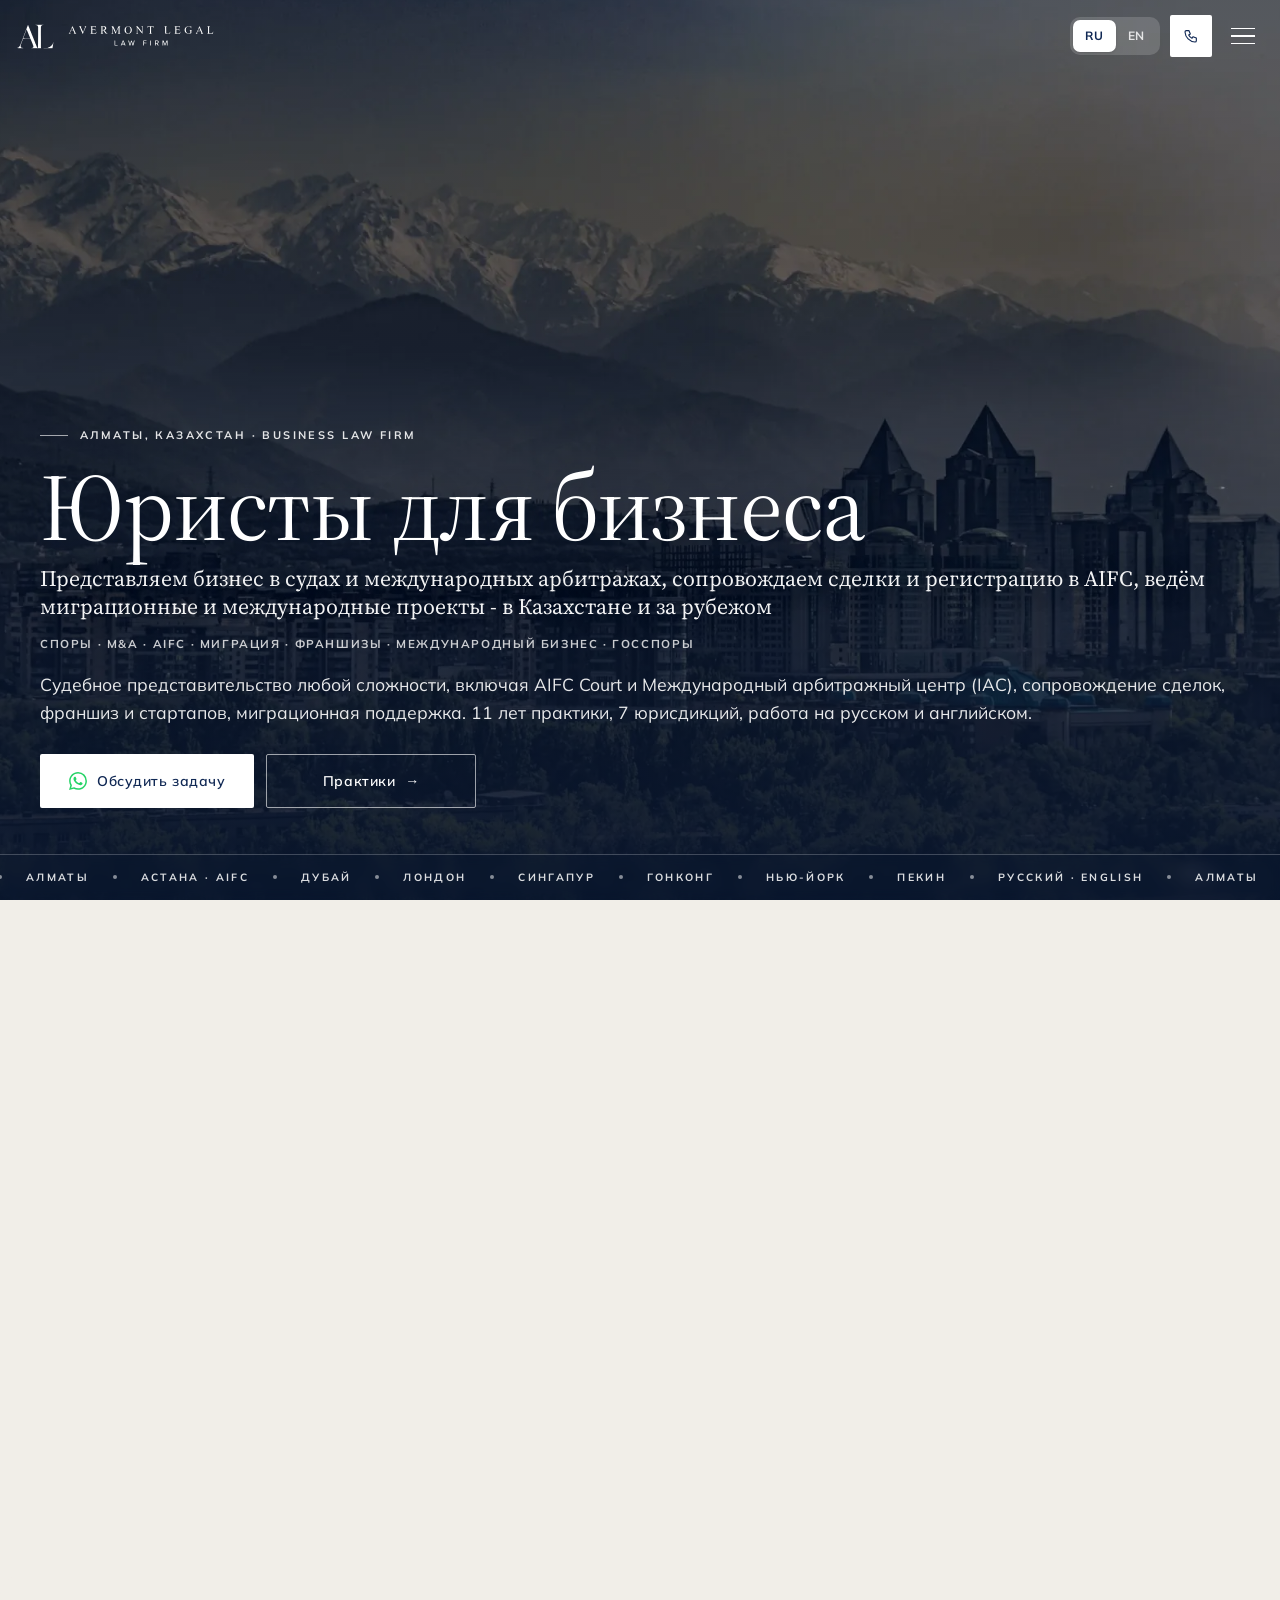
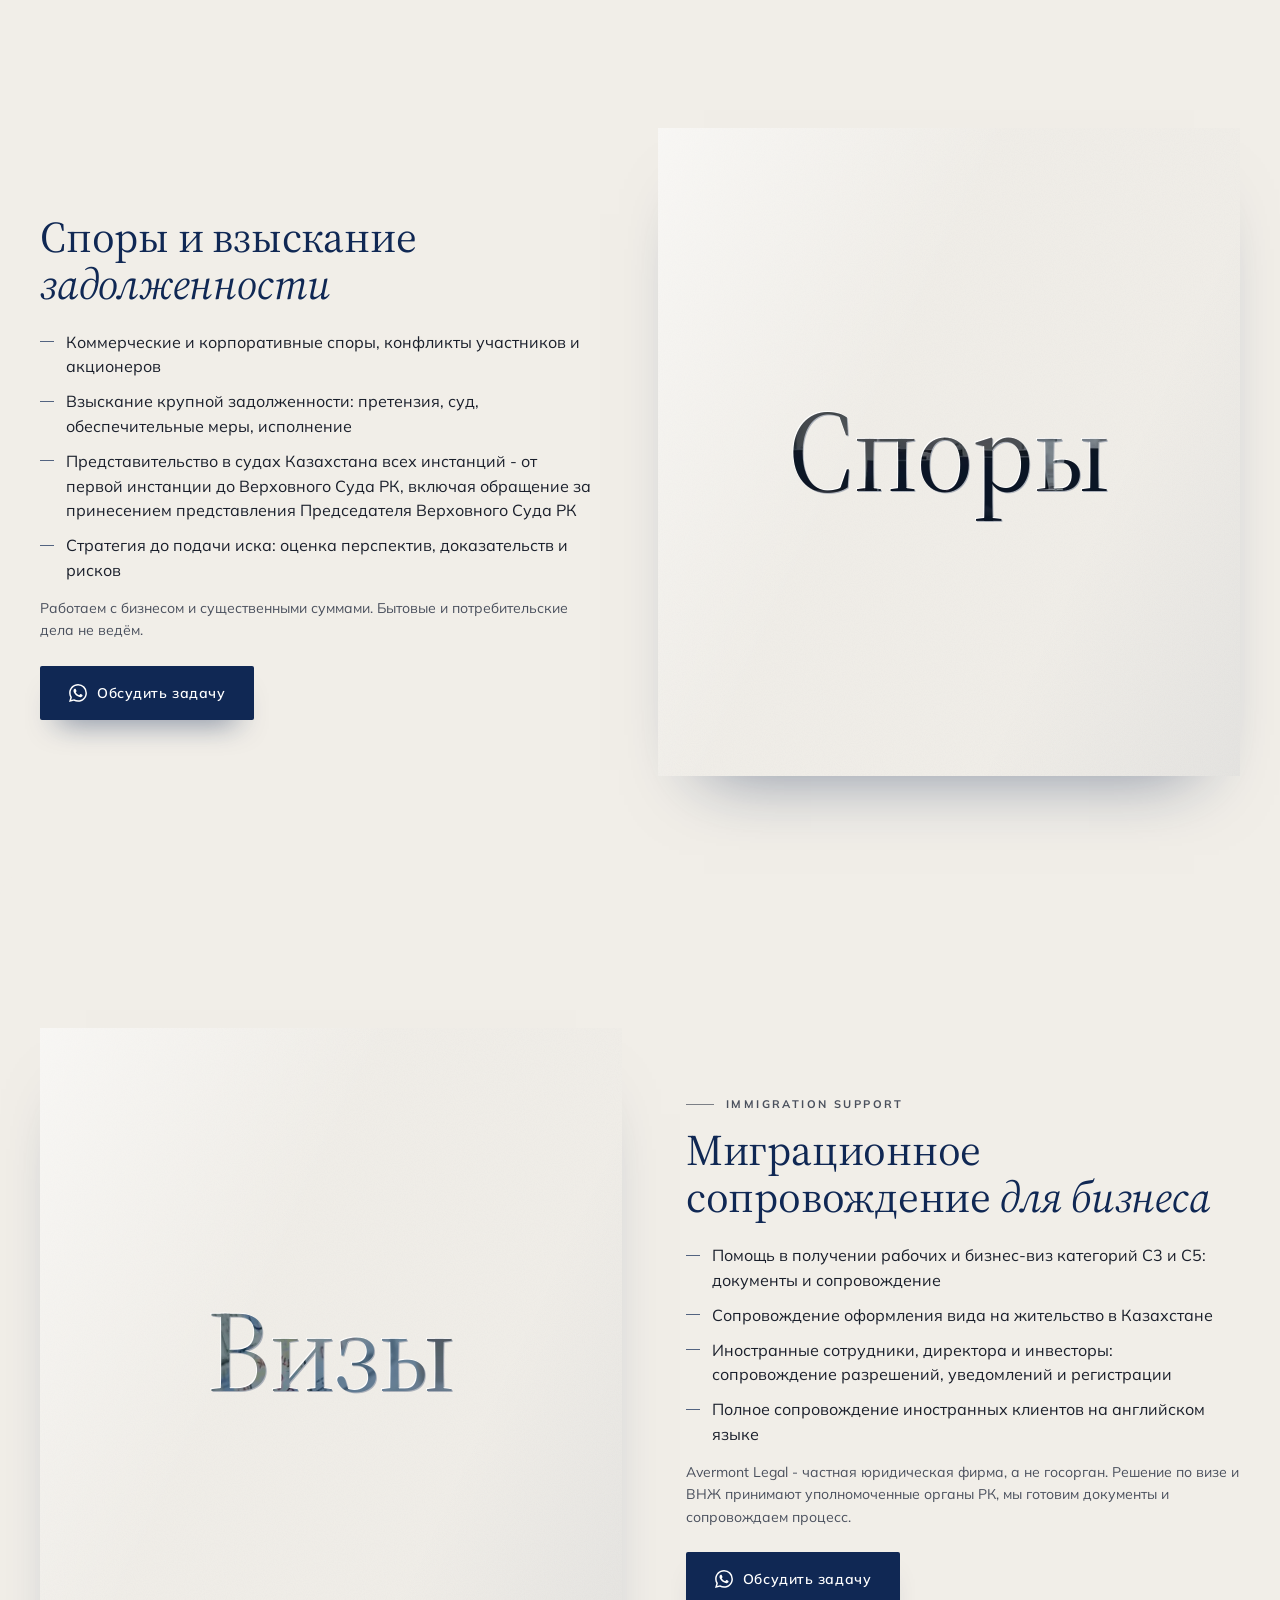
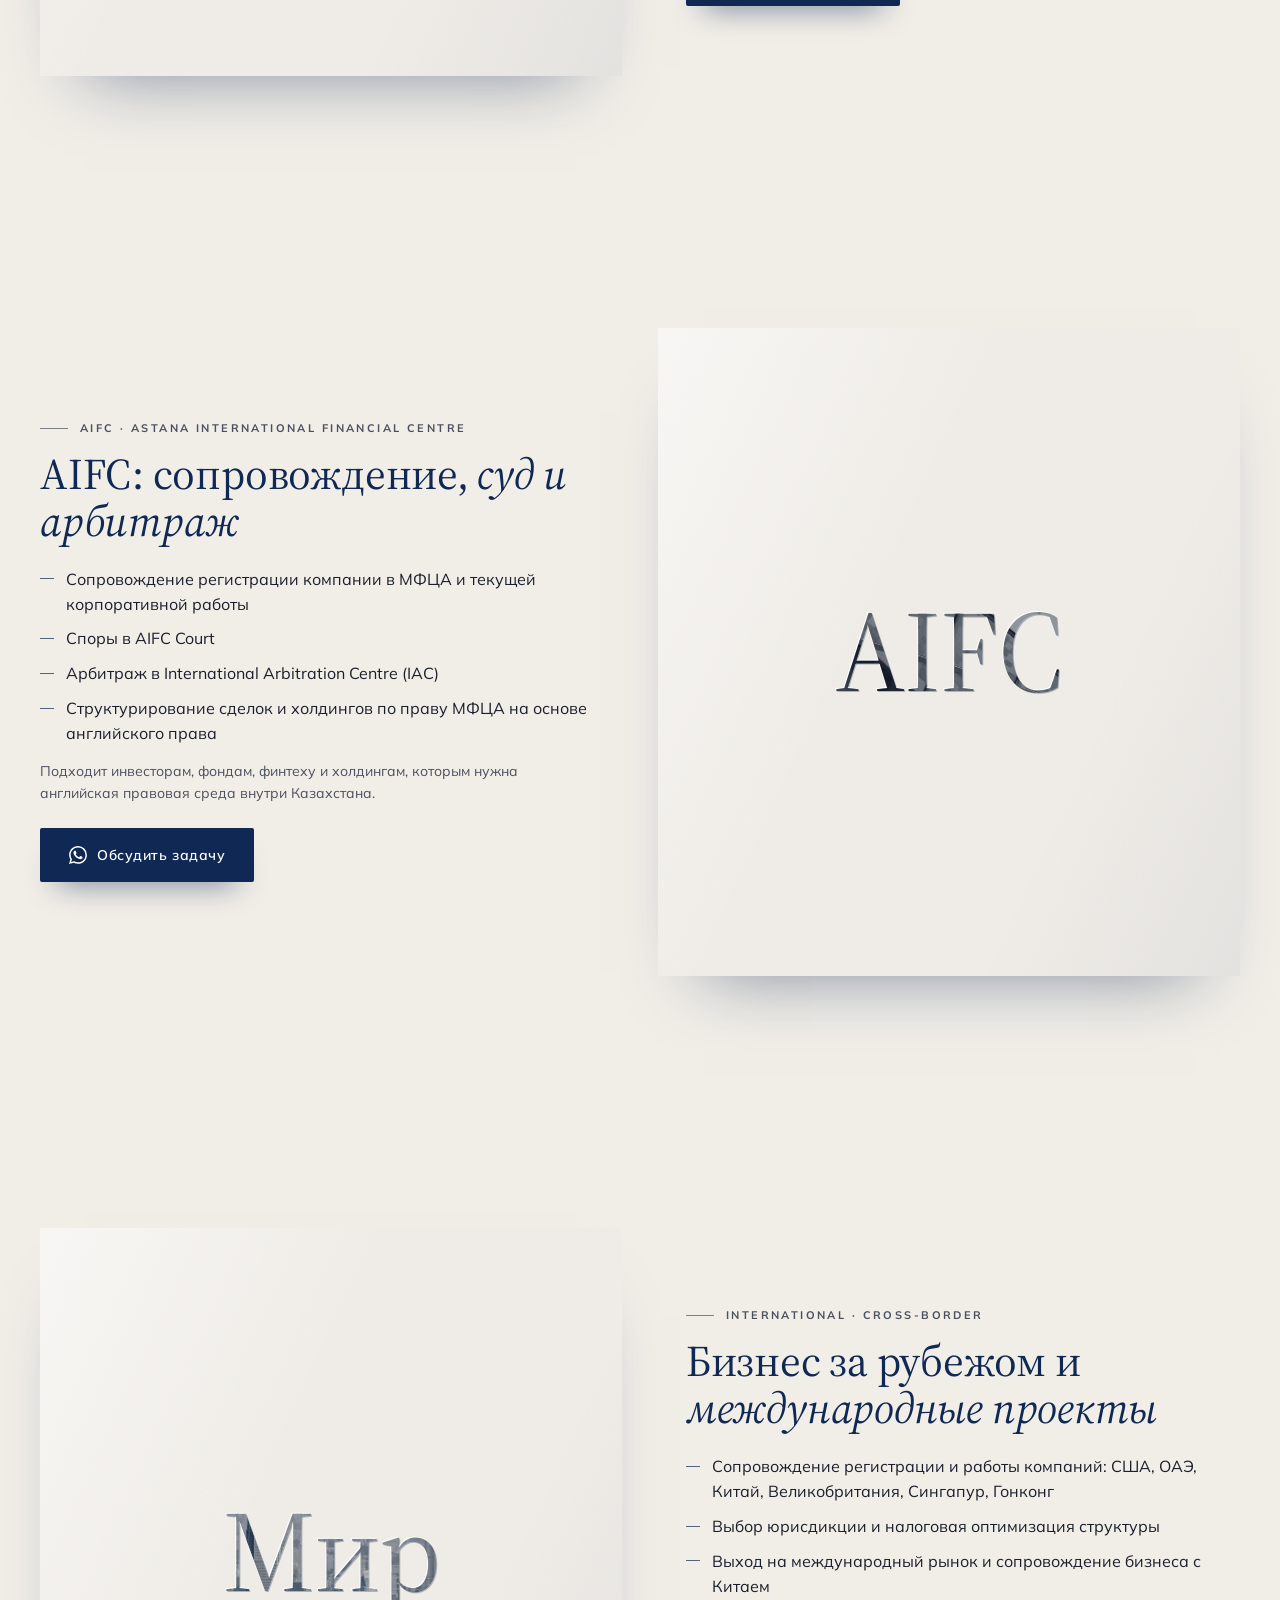
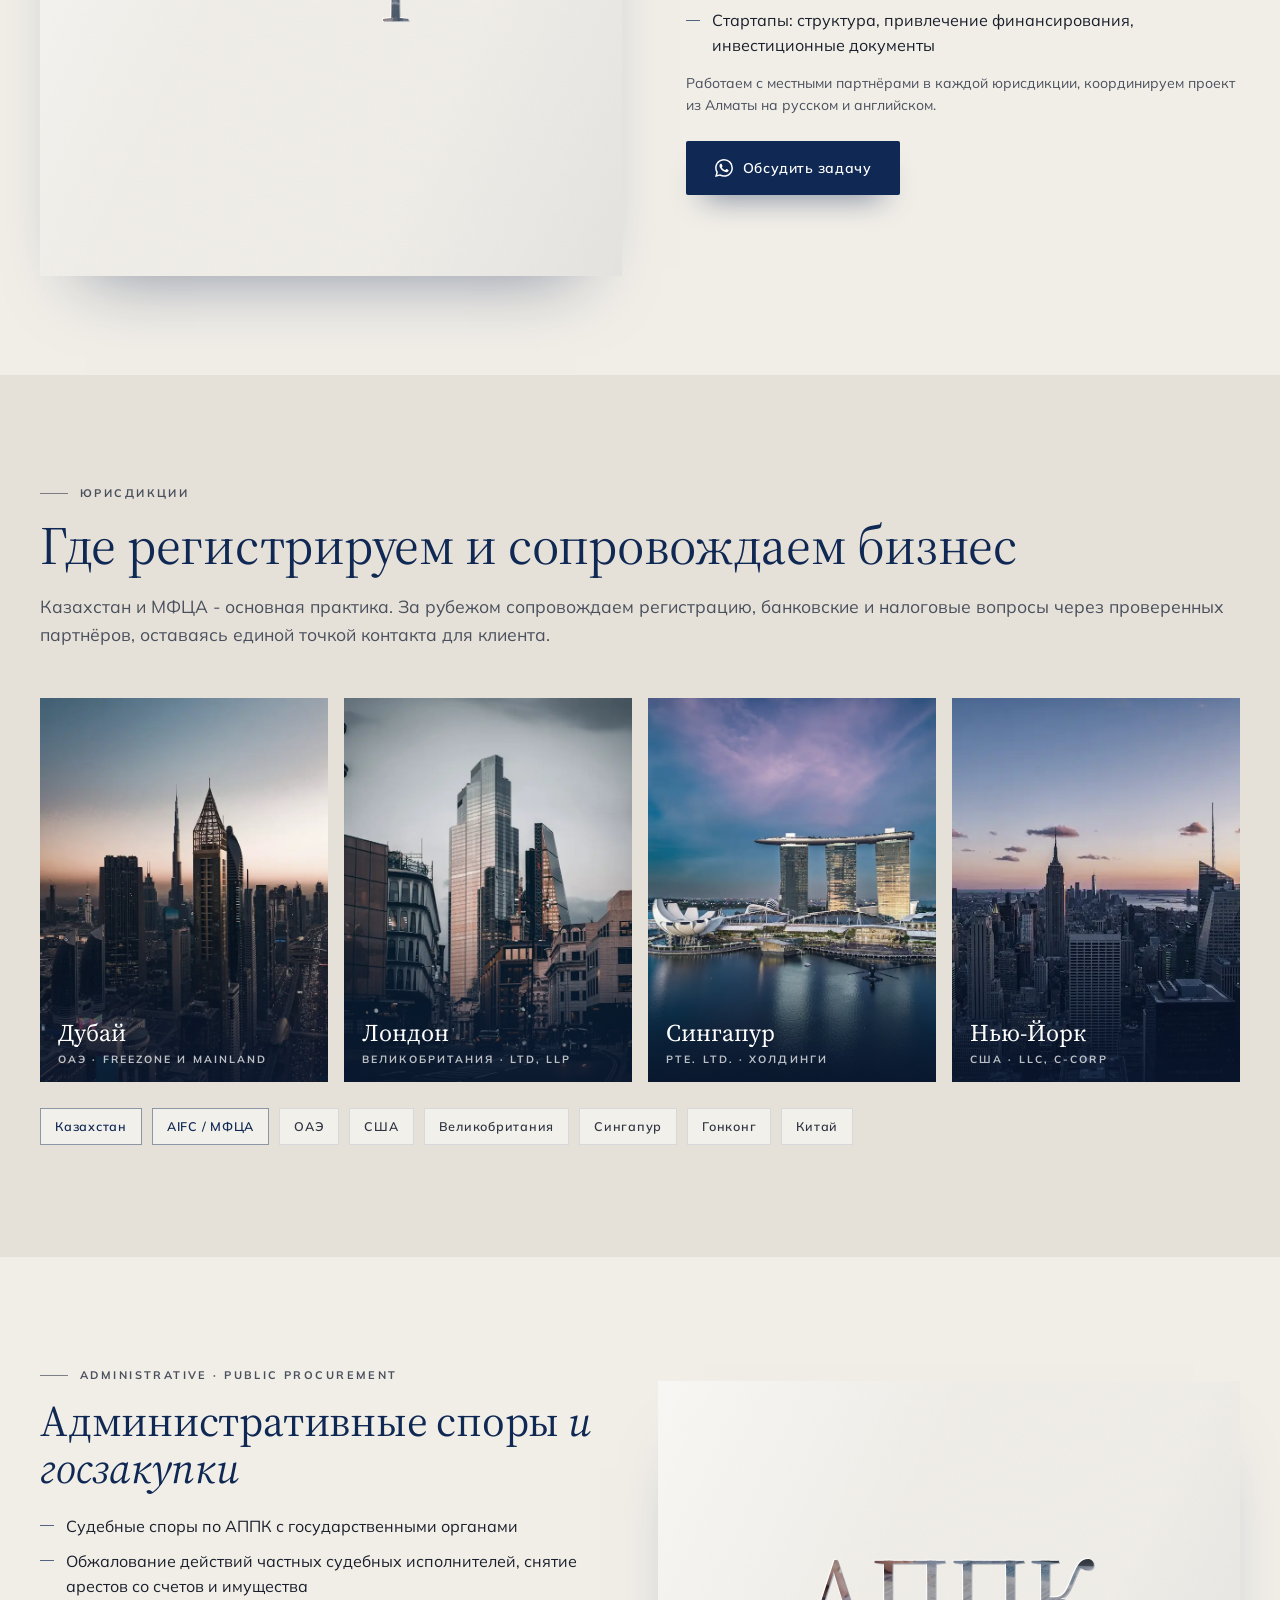
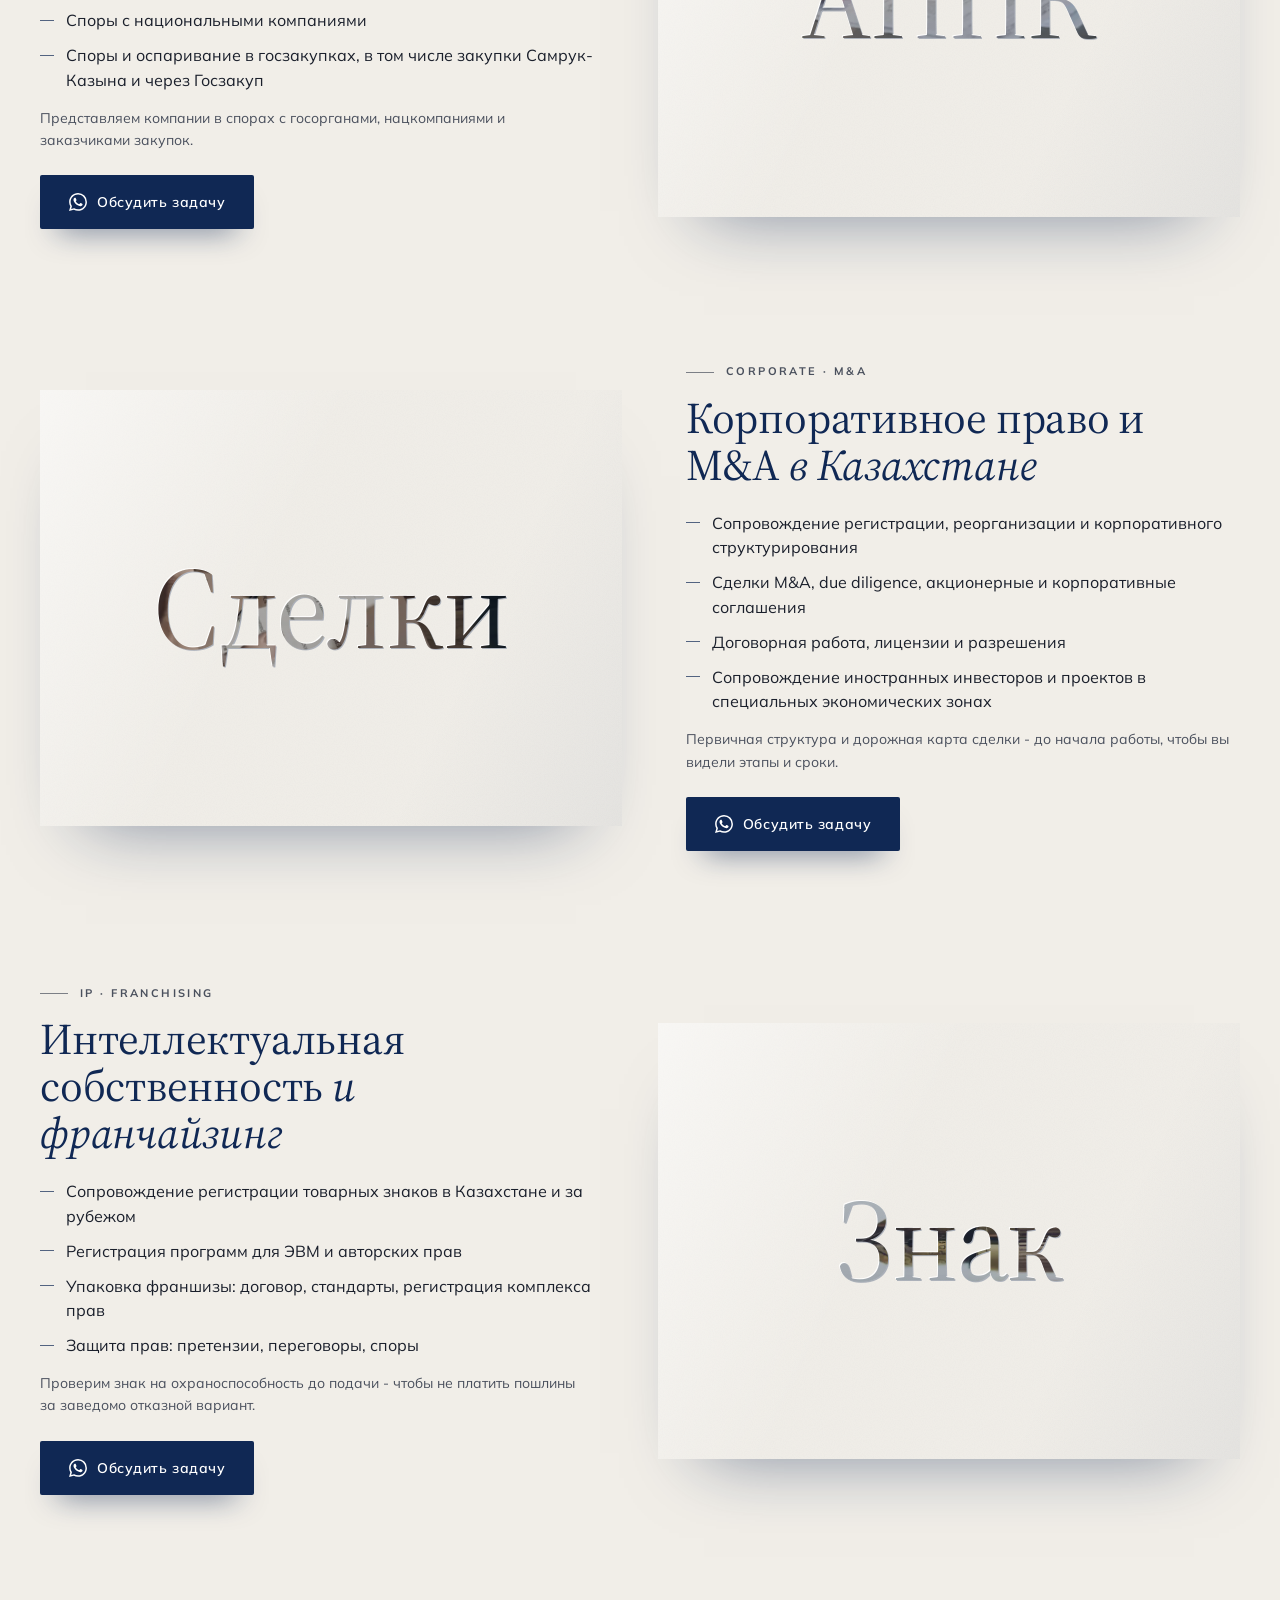
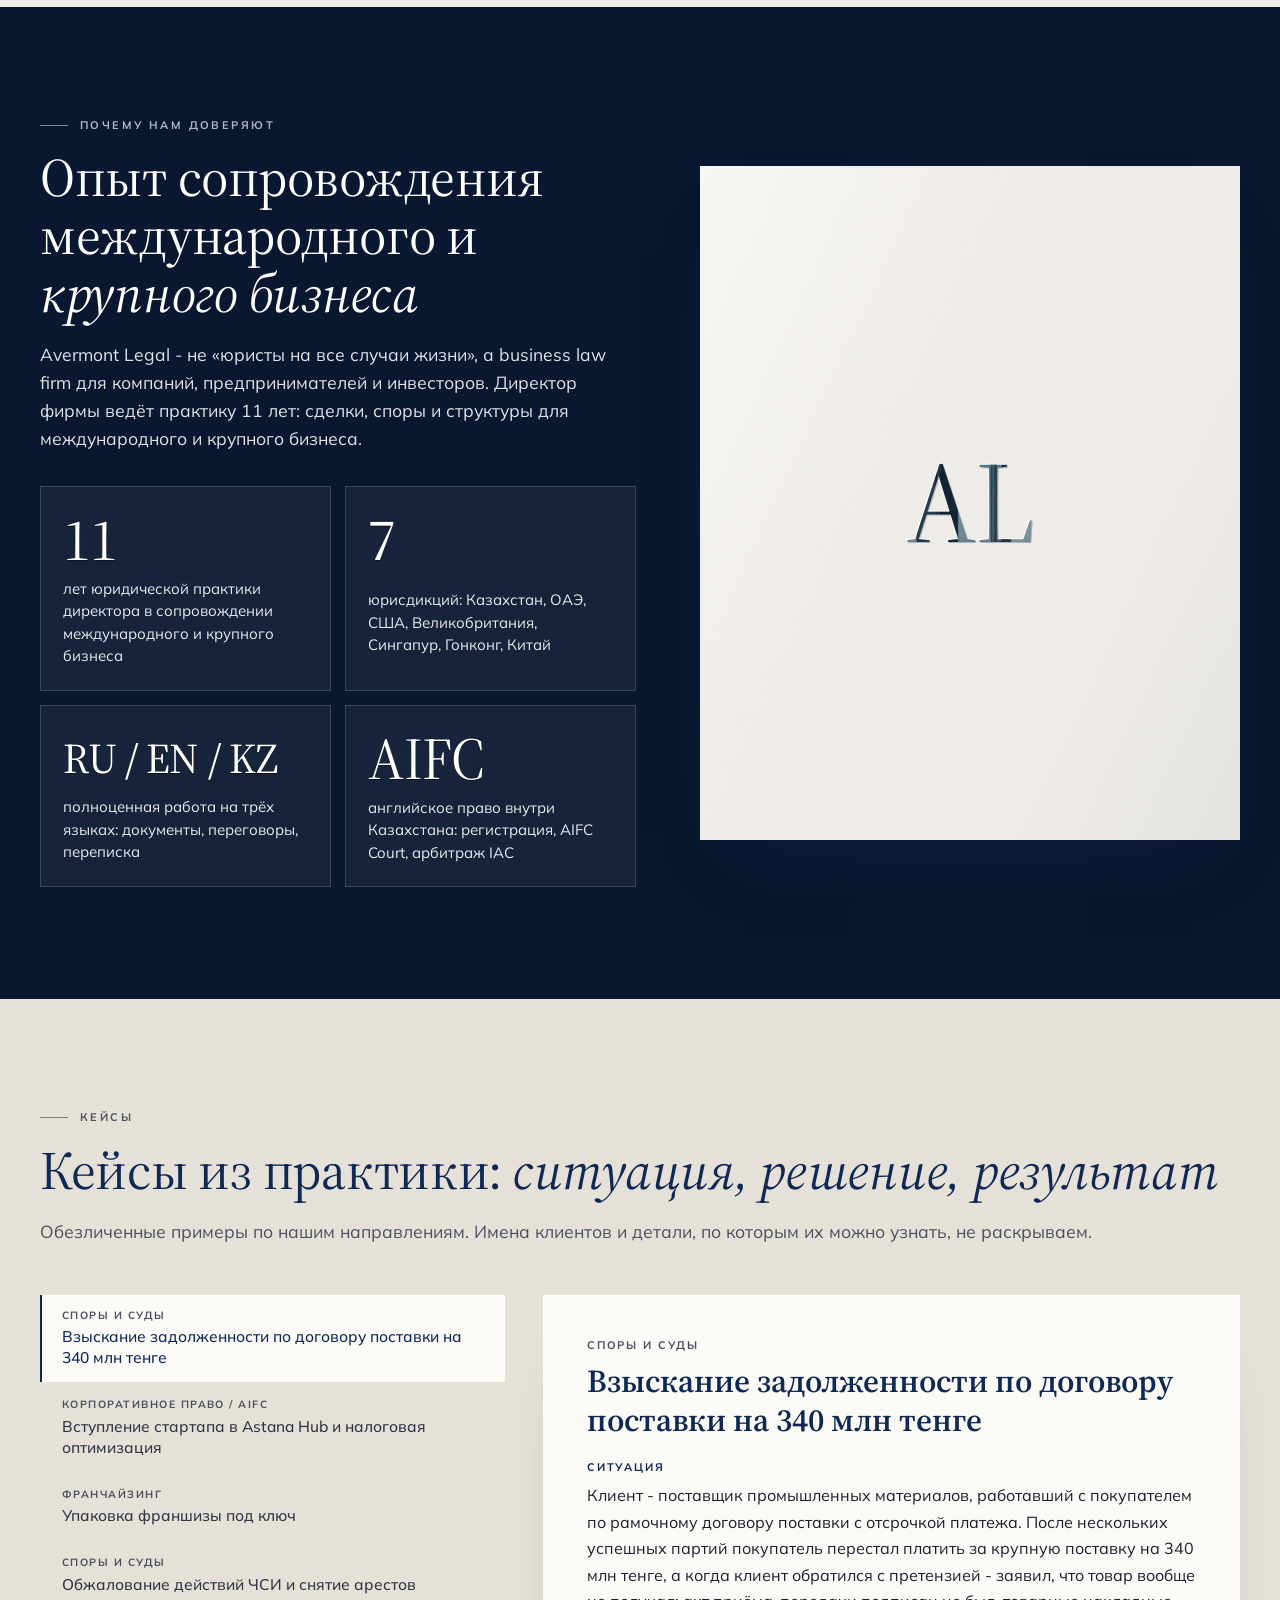
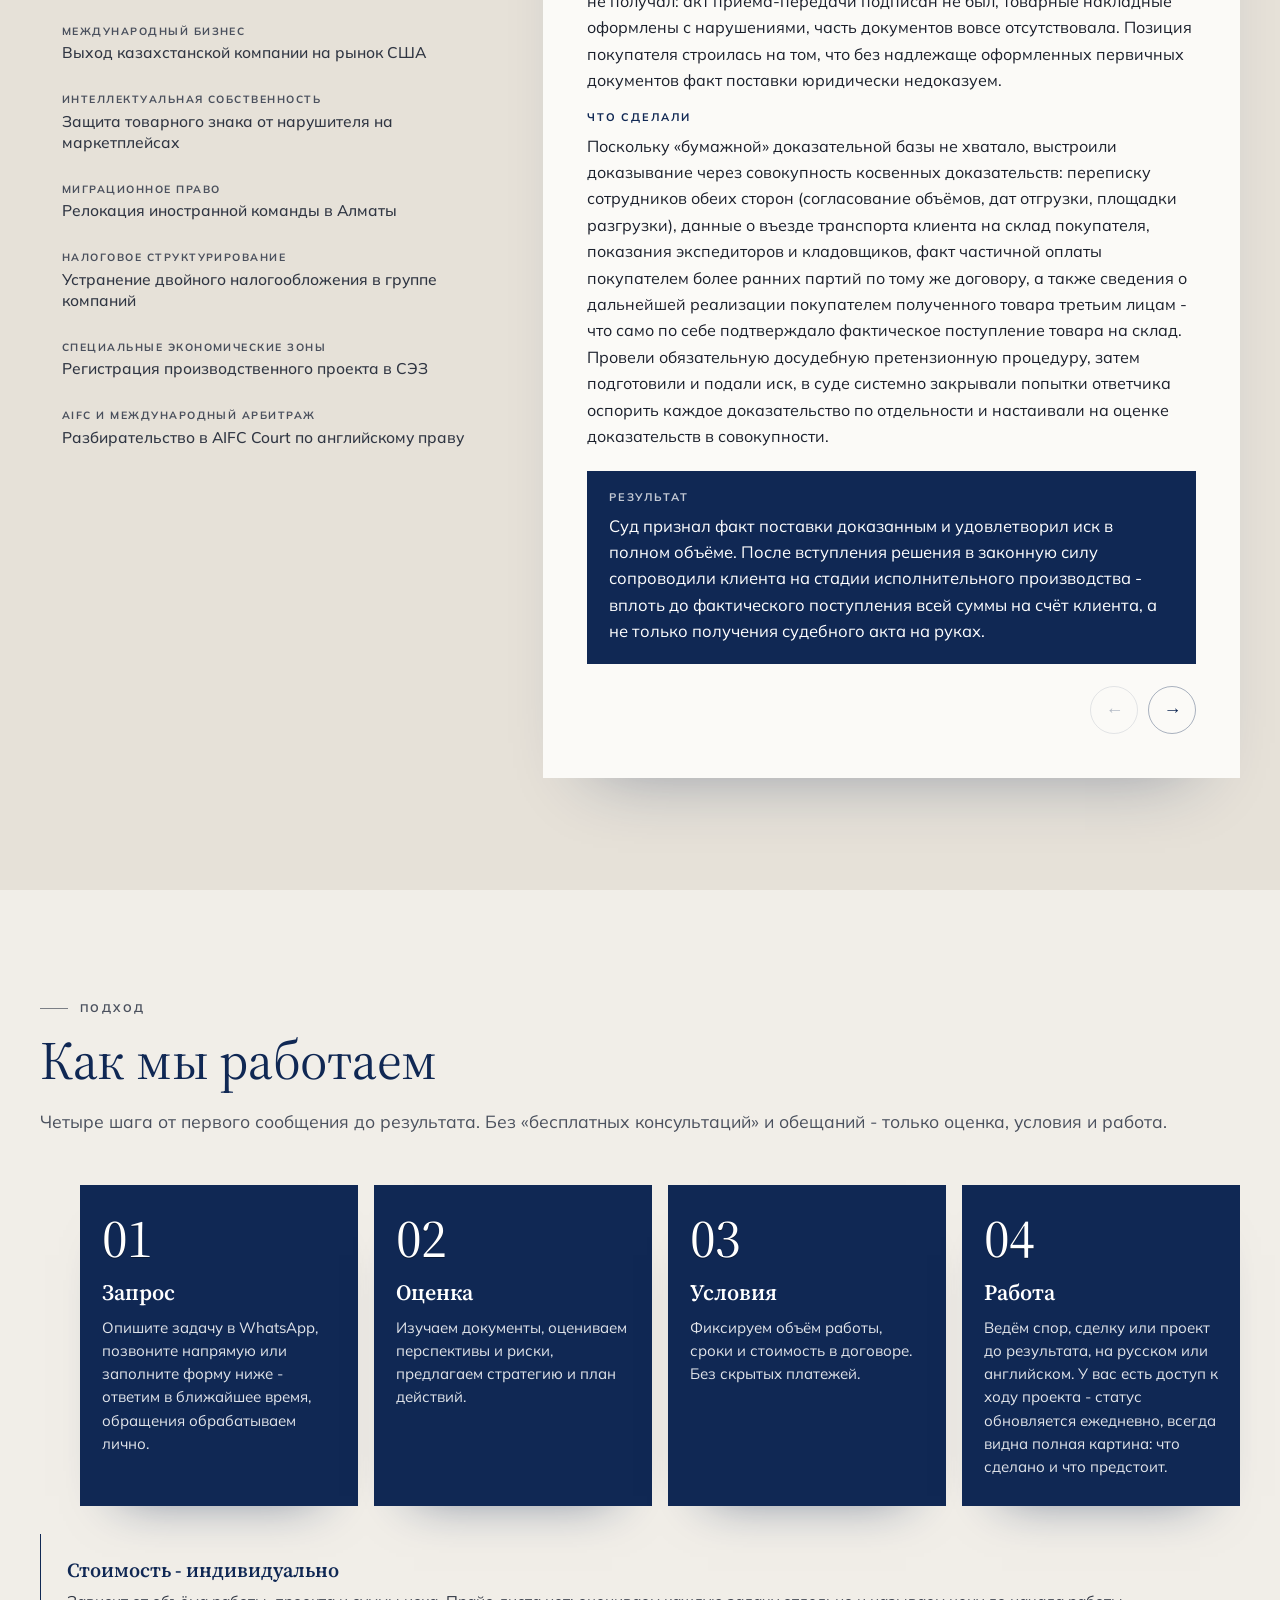
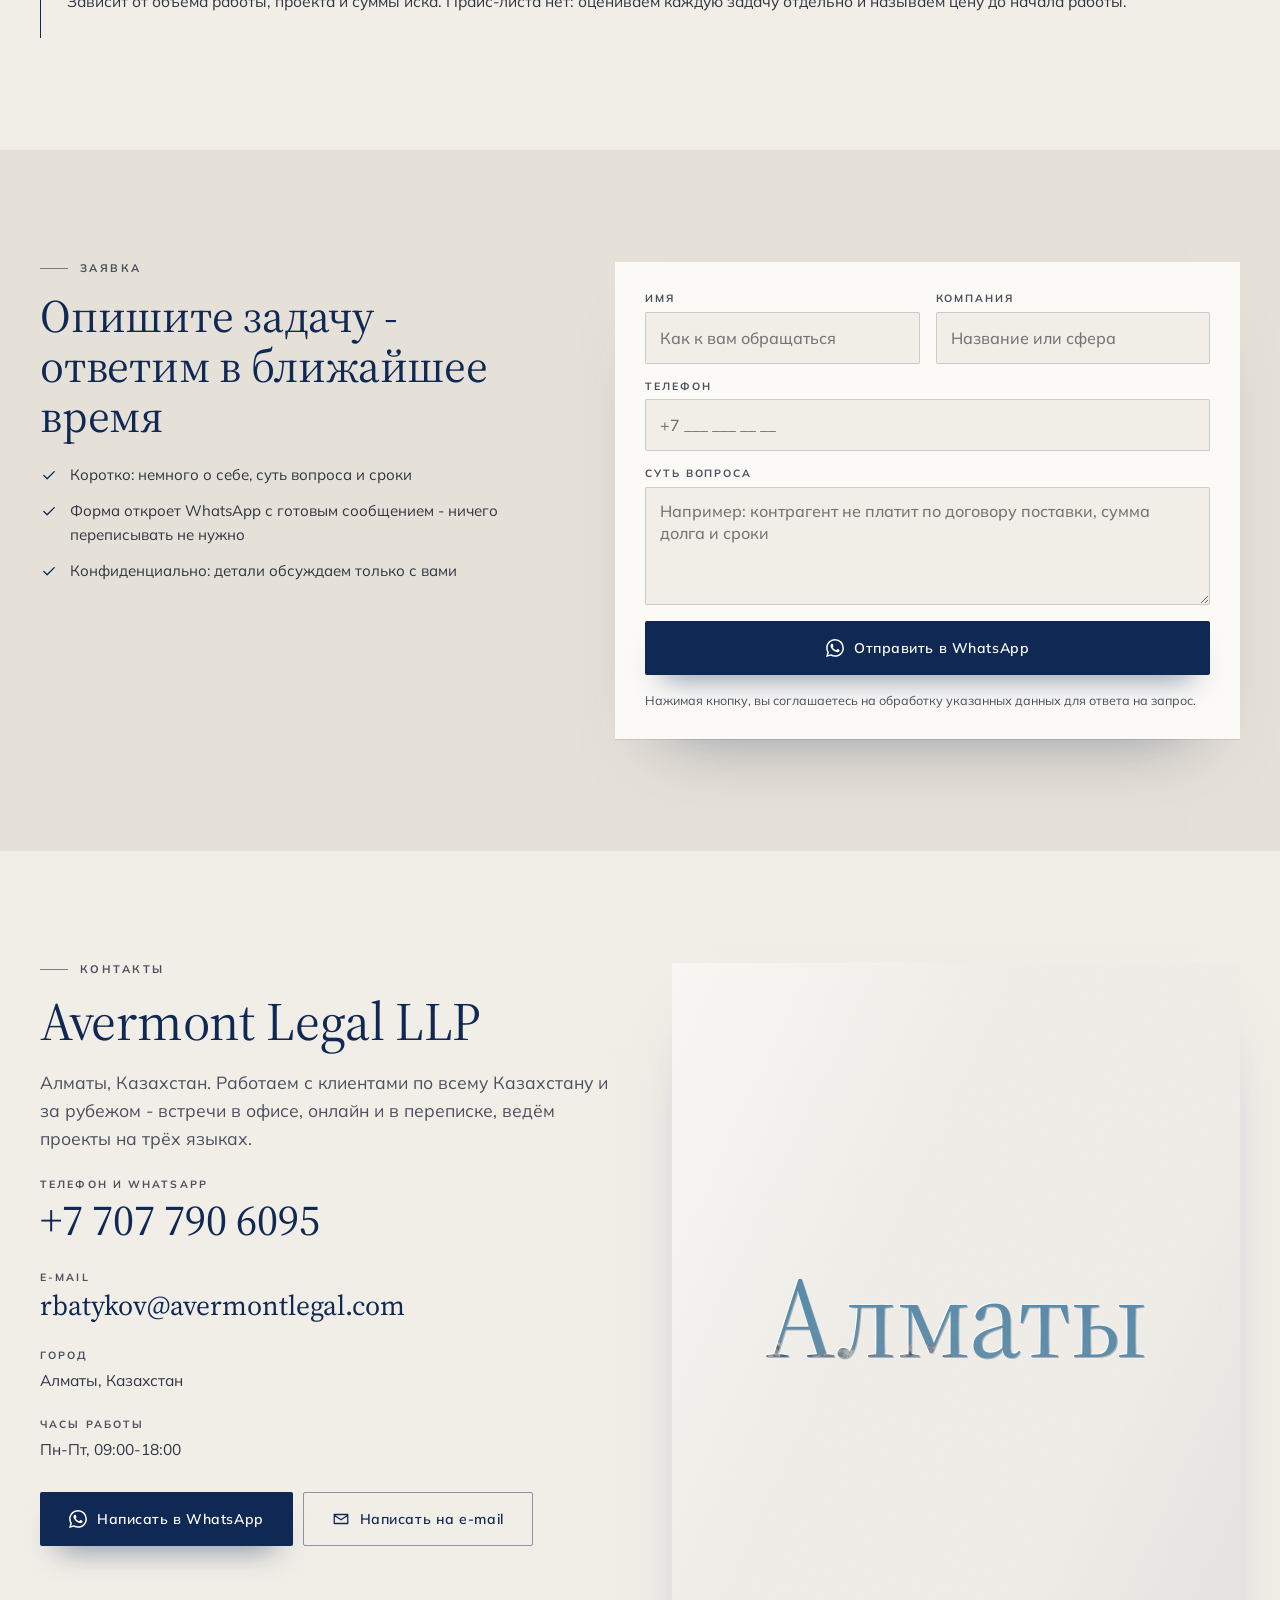
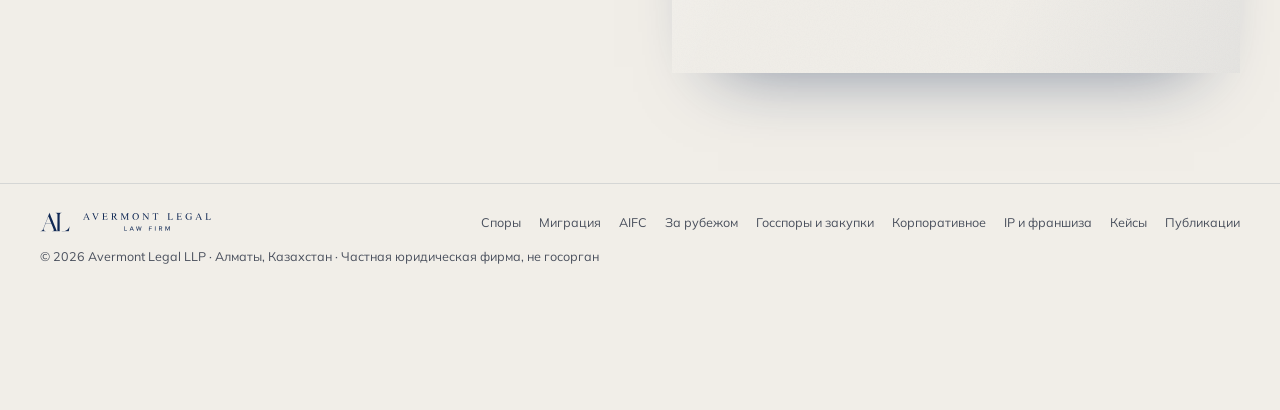
==== commit 83f61c74: "Миграция и регистрация: формулировки сопровождения, дисклеймер частной юрфирмы, порог бургера 1280 C" ====
--- a/index.html
+++ b/index.html
@@ -3,8 +3,8 @@
 <head>
 <meta charset="utf-8">
 <meta name="viewport" content="width=device-width, initial-scale=1, viewport-fit=cover">
-<title data-i-t="meta.title">Avermont Legal - юридическая фирма для бизнеса в Алматы: споры, визы, AIFC, M&amp;A</title>
-<meta name="description" data-i-c="meta.desc" content="Avermont Legal - business law firm в Алматы. Взыскание крупной задолженности и коммерческие споры, визы и ВНЖ, AIFC, корпоративное право и M&A, бизнес за рубежом. Работаем на русском и английском.">
+<title data-i-t="meta.title">Avermont Legal - юридическая фирма для бизнеса в Алматы: споры, миграционное сопровождение, AIFC, M&amp;A</title>
+<meta name="description" data-i-c="meta.desc" content="Avermont Legal - business law firm в Алматы. Взыскание крупной задолженности и коммерческие споры, миграционное сопровождение, AIFC, корпоративное право и M&A, бизнес за рубежом. Работаем на русском и английском.">
 <meta name="theme-color" content="#102854">
 <link rel="canonical" href="https://avermontlegal.com/">
 <link rel="alternate" hreflang="ru" href="https://avermontlegal.com/?lang=ru">
@@ -16,7 +16,7 @@
 <meta property="og:locale:alternate" content="en_US">
 <meta property="og:url" content="https://avermontlegal.com/">
 <meta property="og:title" data-i-c="meta.ogt" content="Avermont Legal - юридическая фирма для бизнеса в Алматы">
-<meta property="og:description" data-i-c="meta.ogd" content="Споры и взыскание крупной задолженности, визы и ВНЖ, AIFC, корпоративное право и M&A, бизнес за рубежом. RU / EN.">
+<meta property="og:description" data-i-c="meta.ogd" content="Споры и взыскание крупной задолженности, миграционное сопровождение, AIFC, корпоративное право и M&A, бизнес за рубежом. RU / EN.">
 <meta property="og:image" content="https://avermontlegal.com/assets/og-image.jpg">
 <meta property="og:image:width" content="1200">
 <meta property="og:image:height" content="630">
@@ -30,7 +30,7 @@
 <link href="https://fonts.googleapis.com/css2?family=Source+Serif+4:ital,opsz,wght@0,8..60,400;0,8..60,500;0,8..60,600;1,8..60,400&family=Mulish:wght@400;500;600;700&display=swap" rel="stylesheet">
 <link rel="preload" as="image" href="assets/hero.webp" media="(min-width:761px)">
 <link rel="preload" as="image" href="assets/hero-m.webp" media="(max-width:760px)">
-<link rel="stylesheet" href="styles.css?v=20260917-1">
+<link rel="stylesheet" href="styles.css?v=20260917-3">
 <script type="application/ld+json">
 {
   "@context": "https://schema.org",
@@ -50,8 +50,8 @@
   "openingHoursSpecification": {"@type": "OpeningHoursSpecification", "dayOfWeek": ["Monday", "Tuesday", "Wednesday", "Thursday", "Friday"], "opens": "09:00", "closes": "18:00"},
   "hasOfferCatalog": {"@type": "OfferCatalog", "name": "Practice areas", "itemListElement": [
     {"@type": "Offer", "itemOffered": {"@type": "Service", "name": "Disputes and debt recovery", "url": "https://avermontlegal.com/#spory"}},
-    {"@type": "Offer", "itemOffered": {"@type": "Service", "name": "Immigration and work visas", "url": "https://avermontlegal.com/#migraciya"}},
-    {"@type": "Offer", "itemOffered": {"@type": "Service", "name": "AIFC registration, court and arbitration", "url": "https://avermontlegal.com/#aifc"}},
+    {"@type": "Offer", "itemOffered": {"@type": "Service", "name": "Immigration support for businesses", "url": "https://avermontlegal.com/#migraciya"}},
+    {"@type": "Offer", "itemOffered": {"@type": "Service", "name": "AIFC corporate support, court and arbitration", "url": "https://avermontlegal.com/#aifc"}},
     {"@type": "Offer", "itemOffered": {"@type": "Service", "name": "International projects and business abroad", "url": "https://avermontlegal.com/#za-rubezhom"}},
     {"@type": "Offer", "itemOffered": {"@type": "Service", "name": "Administrative and public procurement disputes", "url": "https://avermontlegal.com/#admin-spory"}},
     {"@type": "Offer", "itemOffered": {"@type": "Service", "name": "Corporate law and M&A in Kazakhstan", "url": "https://avermontlegal.com/#korporativnoe"}},
@@ -81,7 +81,7 @@
     </a>
     <nav class="nav" id="nav" aria-label="Разделы">
       <a href="#spory" data-i="nav.spory">Споры</a>
-      <a href="#migraciya" data-i="nav.migraciya">Визы</a>
+      <a href="#migraciya" data-i="nav.migraciya">Миграция</a>
       <a href="#aifc">AIFC</a>
       <a href="#za-rubezhom" data-i="nav.za">За рубежом</a>
       <a href="#korporativnoe" data-i="nav.korp">Корпоративное</a>
@@ -103,7 +103,7 @@
 <nav class="mnav" id="mnav" aria-label="Мобильное меню">
   <div class="mnav-list">
     <a href="#spory" data-i="m.spory">Споры и взыскание задолженности</a>
-    <a href="#migraciya" data-i="m.migraciya">Визы и миграция</a>
+    <a href="#migraciya" data-i="m.migraciya">Миграционное сопровождение</a>
     <a href="#aifc" data-i="m.aifc">AIFC / МФЦА</a>
     <a href="#za-rubezhom" data-i="m.za">Бизнес за рубежом</a>
     <a href="#admin-spory" data-i="m.admin">Административные споры и госзакупки</a>
@@ -135,7 +135,7 @@
       <div class="wrap">
         <p class="kick" data-i="hero.kick">Алматы, Казахстан · Business law firm</p>
         <h1 class="h1"><span class="bigw"><span class="big-sh" aria-hidden="true" data-i="hero.big">Юристы для бизнеса</span><span class="big" data-i="hero.big">Юристы для бизнеса</span></span><span class="sub" data-i="hero.sub">Представляем бизнес в судах и международных арбитражах, сопровождаем сделки и регистрацию в AIFC, ведём миграционные и международные проекты - в Казахстане и за рубежом</span></h1>
-        <p class="tags" data-i="hero.tags">Споры · M&amp;A · AIFC · Визы · Франшизы · Международный бизнес · Госспоры</p>
+        <p class="tags" data-i="hero.tags">Споры · M&amp;A · AIFC · Миграция · Франшизы · Международный бизнес · Госспоры</p>
         <p class="lead" data-i="hero.lead">Судебное представительство любой сложности, включая AIFC Court и Международный арбитражный центр (IAC), сопровождение сделок, франшиз и стартапов, миграционная поддержка. 11 лет практики, 7 юрисдикций, работа на русском и английском.</p>
         <div class="hero-cta">
           <a class="btn btn-solid" data-wa="hero" href="https://wa.me/77077906095" target="_blank" rel="noopener"><svg width="18" height="18" aria-hidden="true"><use href="#ic-wa"/></svg><span data-i="hero.b1">Обсудить задачу</span></a>
@@ -176,15 +176,15 @@
   <section class="plate prac flip">
     <div class="wrap prac-in">
       <div class="txt">
-        <p class="kick" data-i="p2.kick">Immigration · Work visas</p>
-        <h2 class="h2" data-i="p2.h2">Визы и миграция <em>для бизнеса</em></h2>
+        <p class="kick" data-i="p2.kick">Immigration support</p>
+        <h2 class="h2" data-i="p2.h2">Миграционное сопровождение <em>для бизнеса</em></h2>
         <ul class="bul">
-          <li data-i="p2.l1">Рабочие и бизнес-визы, категории C3 и C5</li>
-          <li data-i="p2.l2">Вид на жительство в Казахстане</li>
-          <li data-i="p2.l3">Иностранные сотрудники, директора и инвесторы: разрешения, уведомления, регистрация</li>
+          <li data-i="p2.l1">Помощь в получении рабочих и бизнес-виз категорий C3 и C5: документы и сопровождение</li>
+          <li data-i="p2.l2">Сопровождение оформления вида на жительство в Казахстане</li>
+          <li data-i="p2.l3">Иностранные сотрудники, директора и инвесторы: сопровождение разрешений, уведомлений и регистрации</li>
           <li data-i="p2.l4">Полное сопровождение иностранных клиентов на английском языке</li>
         </ul>
-        <p class="note" data-i="p2.note">Сроки и перечень документов зависят от категории визы и гражданства - уточним на первой консультации.</p>
+        <p class="note keep" data-i="p2.note">Avermont Legal - частная юридическая фирма, а не госорган. Решение по визе и ВНЖ принимают уполномоченные органы РК, мы готовим документы и сопровождаем процесс.</p>
         <div class="cta"><a class="btn btn-solid" data-wa="migraciya" href="https://wa.me/77077906095" target="_blank" rel="noopener"><svg width="18" height="18" aria-hidden="true"><use href="#ic-wa"/></svg><span data-i="cta.wa">Обсудить задачу</span></a></div>
       </div>
       <div class="frame" style="--fp:50% 50%">
@@ -201,9 +201,9 @@
     <div class="wrap prac-in">
       <div class="txt">
         <p class="kick" data-i="p3.kick">AIFC · Astana International Financial Centre</p>
-        <h2 class="h2" data-i="p3.h2">AIFC: регистрация, <em>суд и арбитраж</em></h2>
+        <h2 class="h2" data-i="p3.h2">AIFC: сопровождение, <em>суд и арбитраж</em></h2>
         <ul class="bul">
-          <li data-i="p3.l1">Регистрация компании в МФЦА и текущее корпоративное сопровождение</li>
+          <li data-i="p3.l1">Сопровождение регистрации компании в МФЦА и текущей корпоративной работы</li>
           <li data-i="p3.l2">Споры в AIFC Court</li>
           <li data-i="p3.l3">Арбитраж в International Arbitration Centre (IAC)</li>
           <li data-i="p3.l4">Структурирование сделок и холдингов по праву МФЦА на основе английского права</li>
@@ -227,7 +227,7 @@
         <p class="kick" data-i="p4.kick">International · Cross-border</p>
         <h2 class="h2" data-i="p4.h2">Бизнес за рубежом и <em>международные проекты</em></h2>
         <ul class="bul">
-          <li data-i="p4.l1">Регистрация и сопровождение компаний: США, ОАЭ, Китай, Великобритания, Сингапур, Гонконг</li>
+          <li data-i="p4.l1">Сопровождение регистрации и работы компаний: США, ОАЭ, Китай, Великобритания, Сингапур, Гонконг</li>
           <li data-i="p4.l2">Выбор юрисдикции и налоговая оптимизация структуры</li>
           <li data-i="p4.l3">Выход на международный рынок и сопровождение бизнеса с Китаем</li>
           <li data-i="p4.l4">Стартапы: структура, привлечение финансирования, инвестиционные документы</li>
@@ -250,7 +250,7 @@
     <div class="sh rv">
       <p class="kick" data-i="geo.kick">Юрисдикции</p>
       <h2 class="h2" data-i="geo.h2">Где регистрируем и сопровождаем бизнес</h2>
-      <p class="lead" data-i="geo.lead">Казахстан и МФЦА - основная практика. За рубежом ведём регистрацию, банковское и налоговое сопровождение через проверенных партнёров, оставаясь единой точкой контакта для клиента.</p>
+      <p class="lead" data-i="geo.lead">Казахстан и МФЦА - основная практика. За рубежом сопровождаем регистрацию, банковские и налоговые вопросы через проверенных партнёров, оставаясь единой точкой контакта для клиента.</p>
     </div>
     <div class="geo rv">
       <figure><img src="assets/c-dubai.webp" alt="Дубай" loading="lazy" decoding="async" width="640" height="853"><figcaption><b data-i="geo.c1">Дубай</b><small data-i="geo.s1">ОАЭ · Freezone и mainland</small></figcaption></figure>
@@ -301,7 +301,7 @@
       <p class="kick" data-i="p5.kick">Corporate · M&amp;A</p>
       <h2 class="h2" data-i="p5.h2">Корпоративное право и M&amp;A <em>в Казахстане</em></h2>
       <ul class="bul">
-        <li data-i="p5.l1">Регистрация, реорганизация и корпоративное структурирование</li>
+        <li data-i="p5.l1">Сопровождение регистрации, реорганизации и корпоративного структурирования</li>
         <li data-i="p5.l2">Сделки M&amp;A, due diligence, акционерные и корпоративные соглашения</li>
         <li data-i="p5.l3">Договорная работа, лицензии и разрешения</li>
         <li data-i="p5.l4">Сопровождение иностранных инвесторов и проектов в специальных экономических зонах</li>
@@ -324,7 +324,7 @@
       <p class="kick" data-i="p6.kick">IP · Franchising</p>
       <h2 class="h2" data-i="p6.h2">Интеллектуальная собственность <em>и франчайзинг</em></h2>
       <ul class="bul">
-        <li data-i="p6.l1">Регистрация товарных знаков в Казахстане и за рубежом</li>
+        <li data-i="p6.l1">Сопровождение регистрации товарных знаков в Казахстане и за рубежом</li>
         <li data-i="p6.l2">Регистрация программ для ЭВМ и авторских прав</li>
         <li data-i="p6.l3">Упаковка франшизы: договор, стандарты, регистрация комплекса прав</li>
         <li data-i="p6.l4">Защита прав: претензии, переговоры, споры</li>
@@ -583,7 +583,7 @@
       </a>
       <div class="fl">
         <a href="#spory" data-i="nav.spory">Споры</a>
-        <a href="#migraciya" data-i="nav.migraciya">Визы</a>
+        <a href="#migraciya" data-i="nav.migraciya">Миграция</a>
         <a href="#aifc">AIFC</a>
         <a href="#za-rubezhom" data-i="nav.za">За рубежом</a>
         <a href="#admin-spory" data-i="nav.admin">Госспоры и закупки</a>
@@ -592,7 +592,7 @@
         <a href="#keysy" data-i="nav.keysy">Кейсы</a>
         <a href="publikacii.html" data-i="nav.pub">Публикации</a>
       </div>
-      <span data-i="ftr.c">&copy; 2026 Avermont Legal LLP · Алматы, Казахстан</span>
+      <span data-i="ftr.c">&copy; 2026 Avermont Legal LLP · Алматы, Казахстан · Частная юридическая фирма, не госорган</span>
     </div>
   </footer>
 </section>
@@ -603,7 +603,7 @@
   <a data-wa="hero" href="https://wa.me/77077906095" target="_blank" rel="noopener"><svg width="16" height="16" aria-hidden="true"><use href="#ic-wa"/></svg>WhatsApp</a>
 </div>
 
-<script src="script.js?v=20260917-1" defer></script>
-<script src="pubs.js?v=20260917-1" defer></script>
+<script src="script.js?v=20260917-3" defer></script>
+<script src="pubs.js?v=20260917-3" defer></script>
 </body>
 </html>
--- a/styles.css
+++ b/styles.css
@@ -74,7 +74,7 @@
 .hdr.solid{background:rgba(241,238,232,.92);backdrop-filter:blur(12px);-webkit-backdrop-filter:blur(12px);box-shadow:0 1px 0 var(--line)}
 body.menu-open .hdr{z-index:70;backdrop-filter:none;-webkit-backdrop-filter:none;background:transparent;box-shadow:none;transition:none}
 .hdr-in{height:100%;width:min(1400px,100% - 32px);margin-inline:auto;display:flex;align-items:center;gap:18px}
-@media(min-width:1201px){.hdr-in{width:min(1400px,100% - 56px)}}
+@media(min-width:1281px){.hdr-in{width:min(1400px,100% - 56px)}}
 .logo{display:flex;align-items:center;gap:12px;flex:0 0 auto;position:relative;z-index:61;color:var(--navy)}
 .logo .mono{width:38px;height:auto;flex:0 0 auto}
 .logo .wm{display:flex;flex-direction:column;align-items:center;gap:4px}
@@ -108,7 +108,7 @@
 .mnav-foot{width:min(560px,100%);margin:26px auto 0;display:flex;flex-wrap:wrap;gap:10px;position:relative}
 .mnav-foot a{display:inline-flex;align-items:center;gap:8px;font:600 14px/1 var(--ft);color:var(--navy);padding:13px 18px;border:1px solid rgba(16,40,84,.3);border-radius:2px}
 .mnav-foot a svg{color:var(--wa)}
-@media(max-width:1200px){.nav{display:none}.burger{display:flex}.hdr-in{gap:10px}}
+@media(max-width:1280px){.nav{display:none}.burger{display:flex}.hdr-in{gap:10px}}
 @media(max-width:1320px){.call span{display:none}.call{width:42px;padding:0;justify-content:center}}
 @media(max-width:640px){.logo .wm .w1{width:120px}.logo .wm .w2{width:46px}.logo .mono{width:32px}}
 @media(max-width:400px){.logo .wm{display:none}.lang button{padding:6px 10px}}
@@ -230,6 +230,7 @@
   .prac .bul{margin-top:14px;gap:7px}
   .prac .bul li{font-size:15px;line-height:1.45}
   .prac .note{display:none}
+  .prac .note.keep{display:block;margin-top:10px;font-size:12.5px;line-height:1.4}
   .prac .cta{margin-top:16px}
   .prac .cta .btn{height:48px;padding:0 20px;flex:1 1 100%}
   .frame .word,.frame .wsh{font-size:clamp(36px,11vw,60px)}
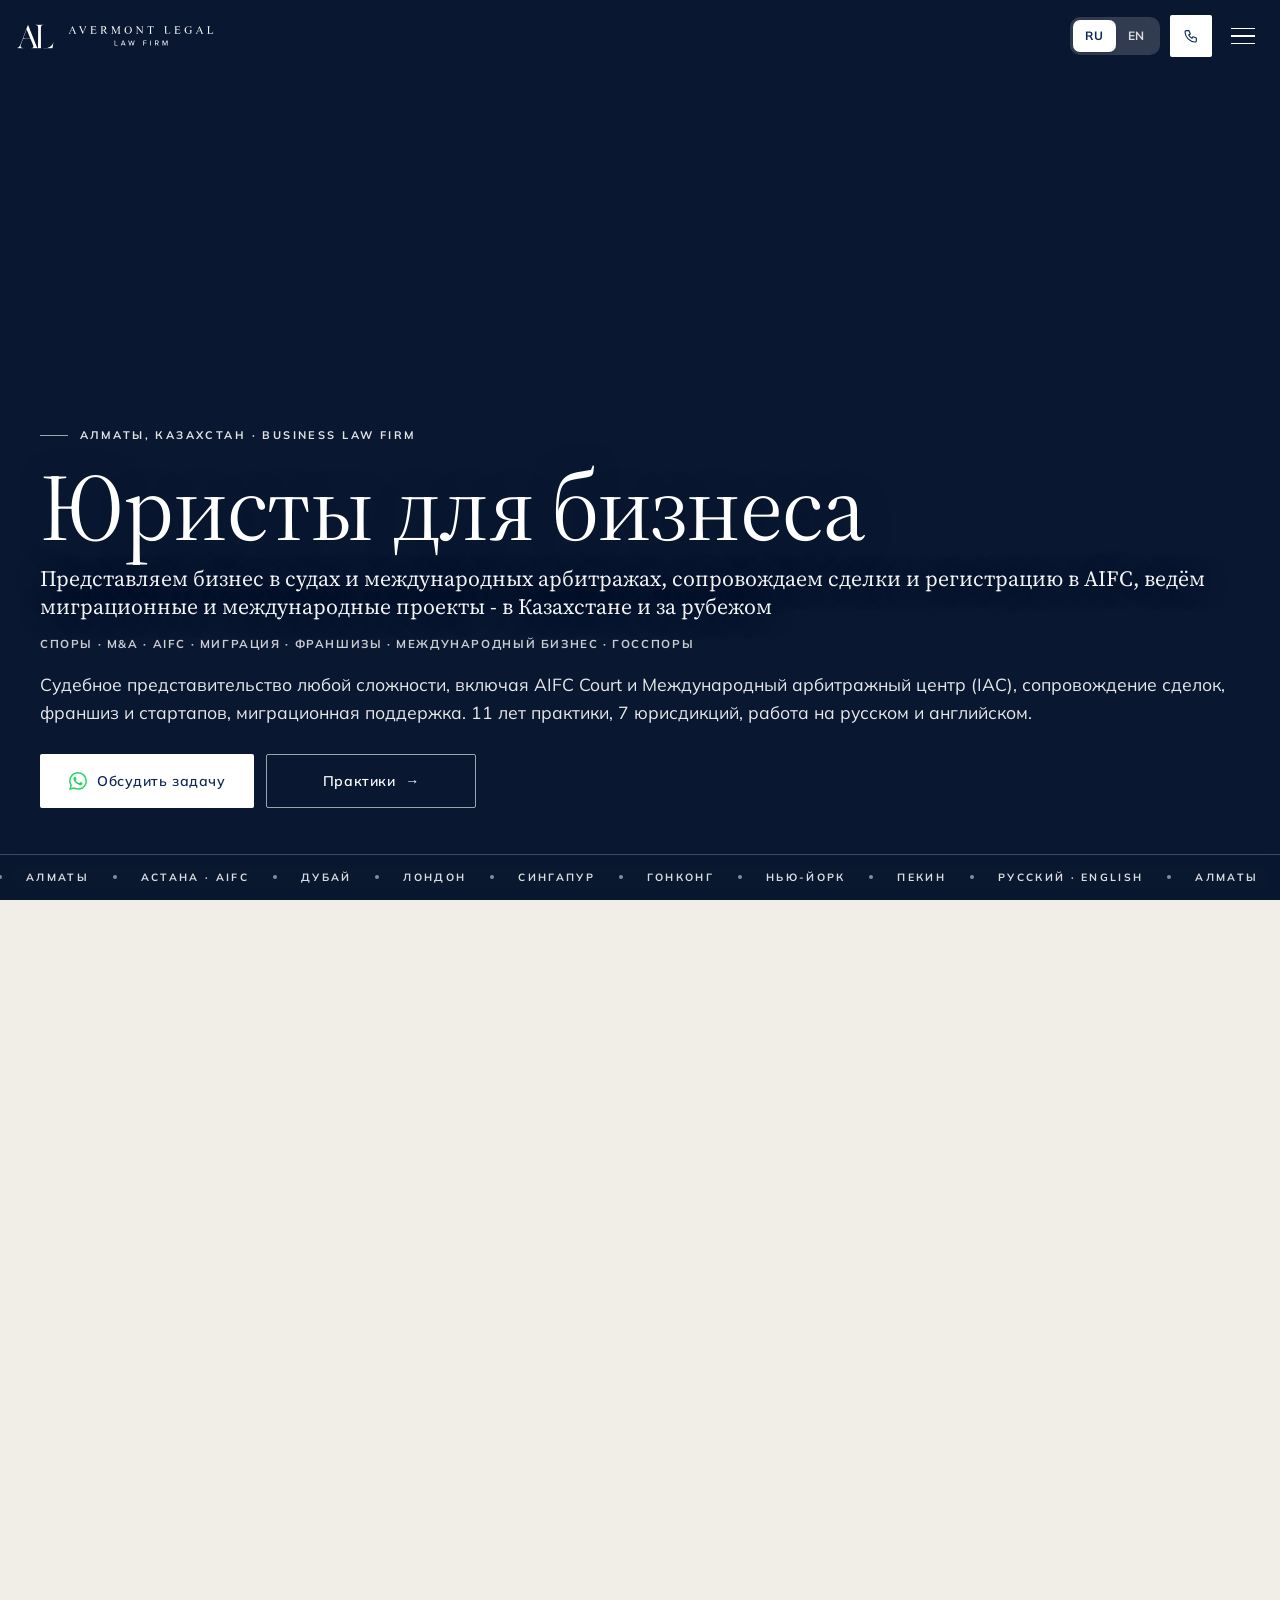
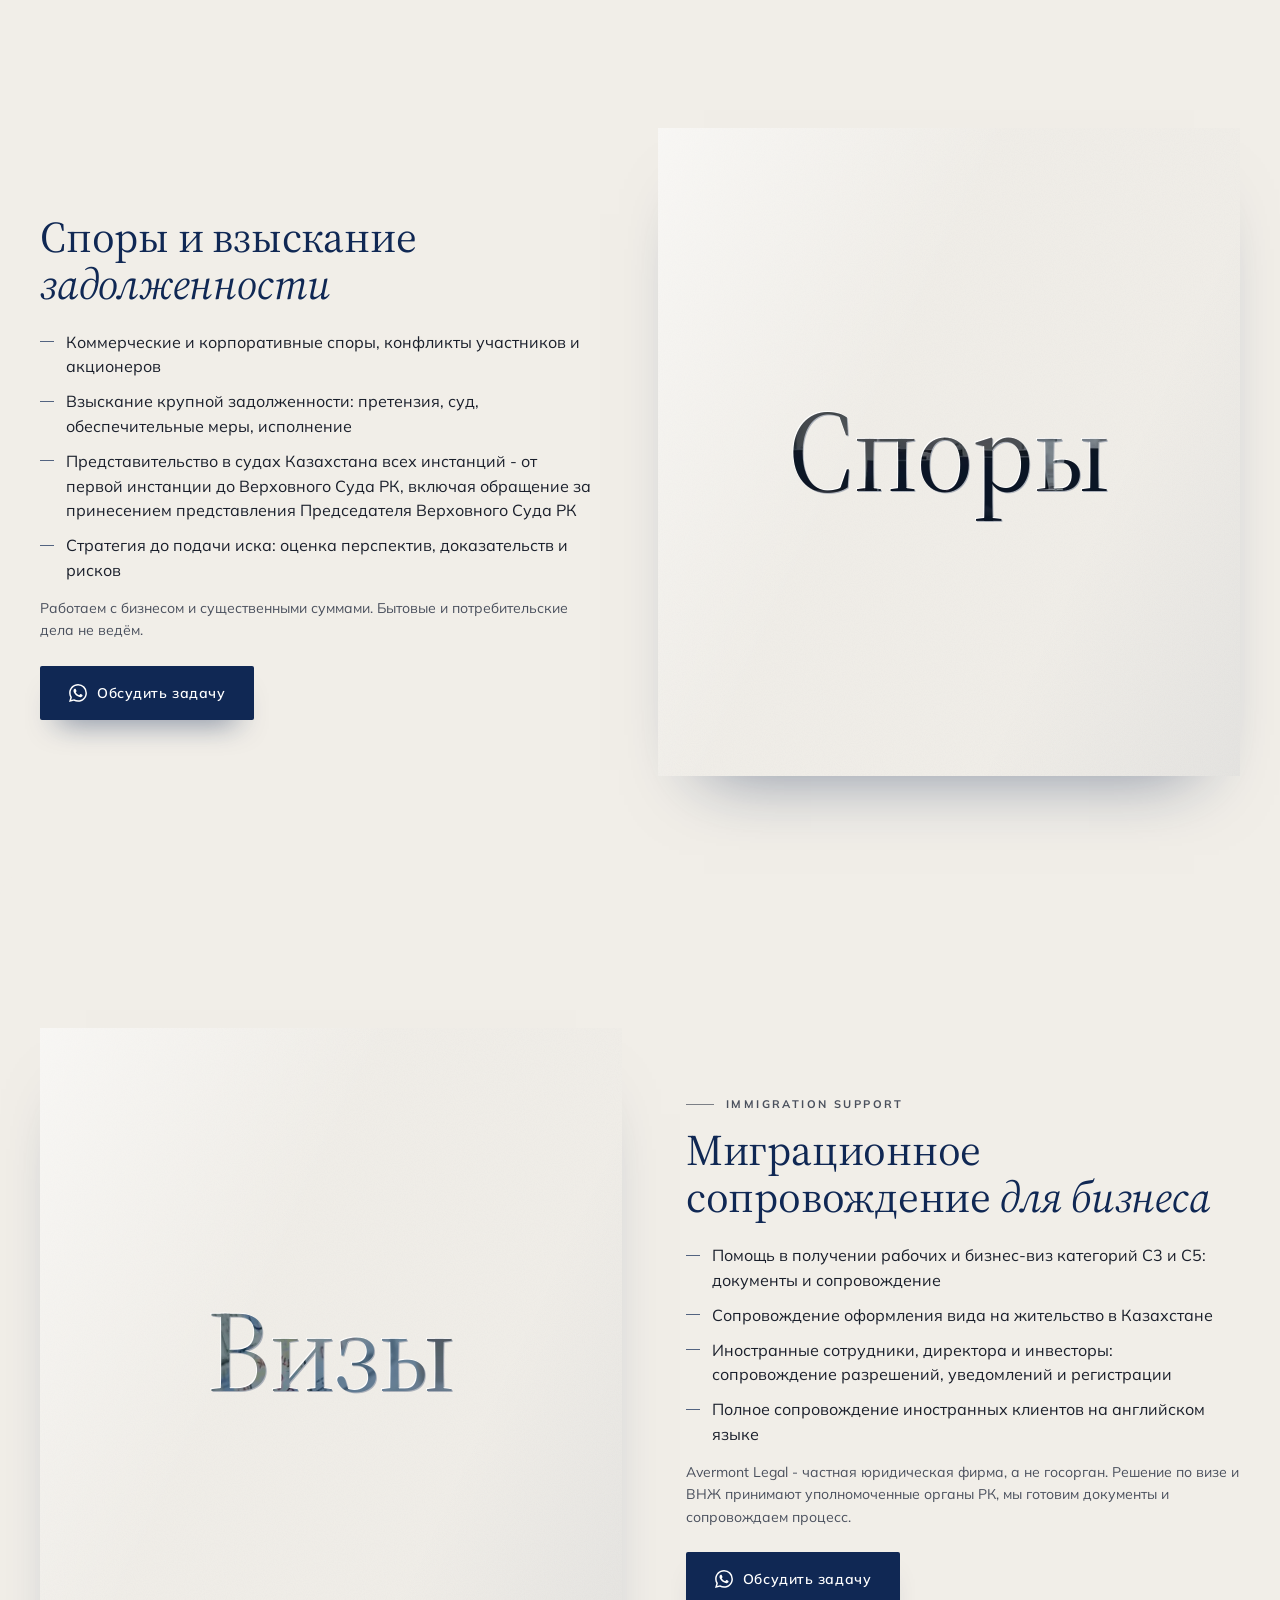
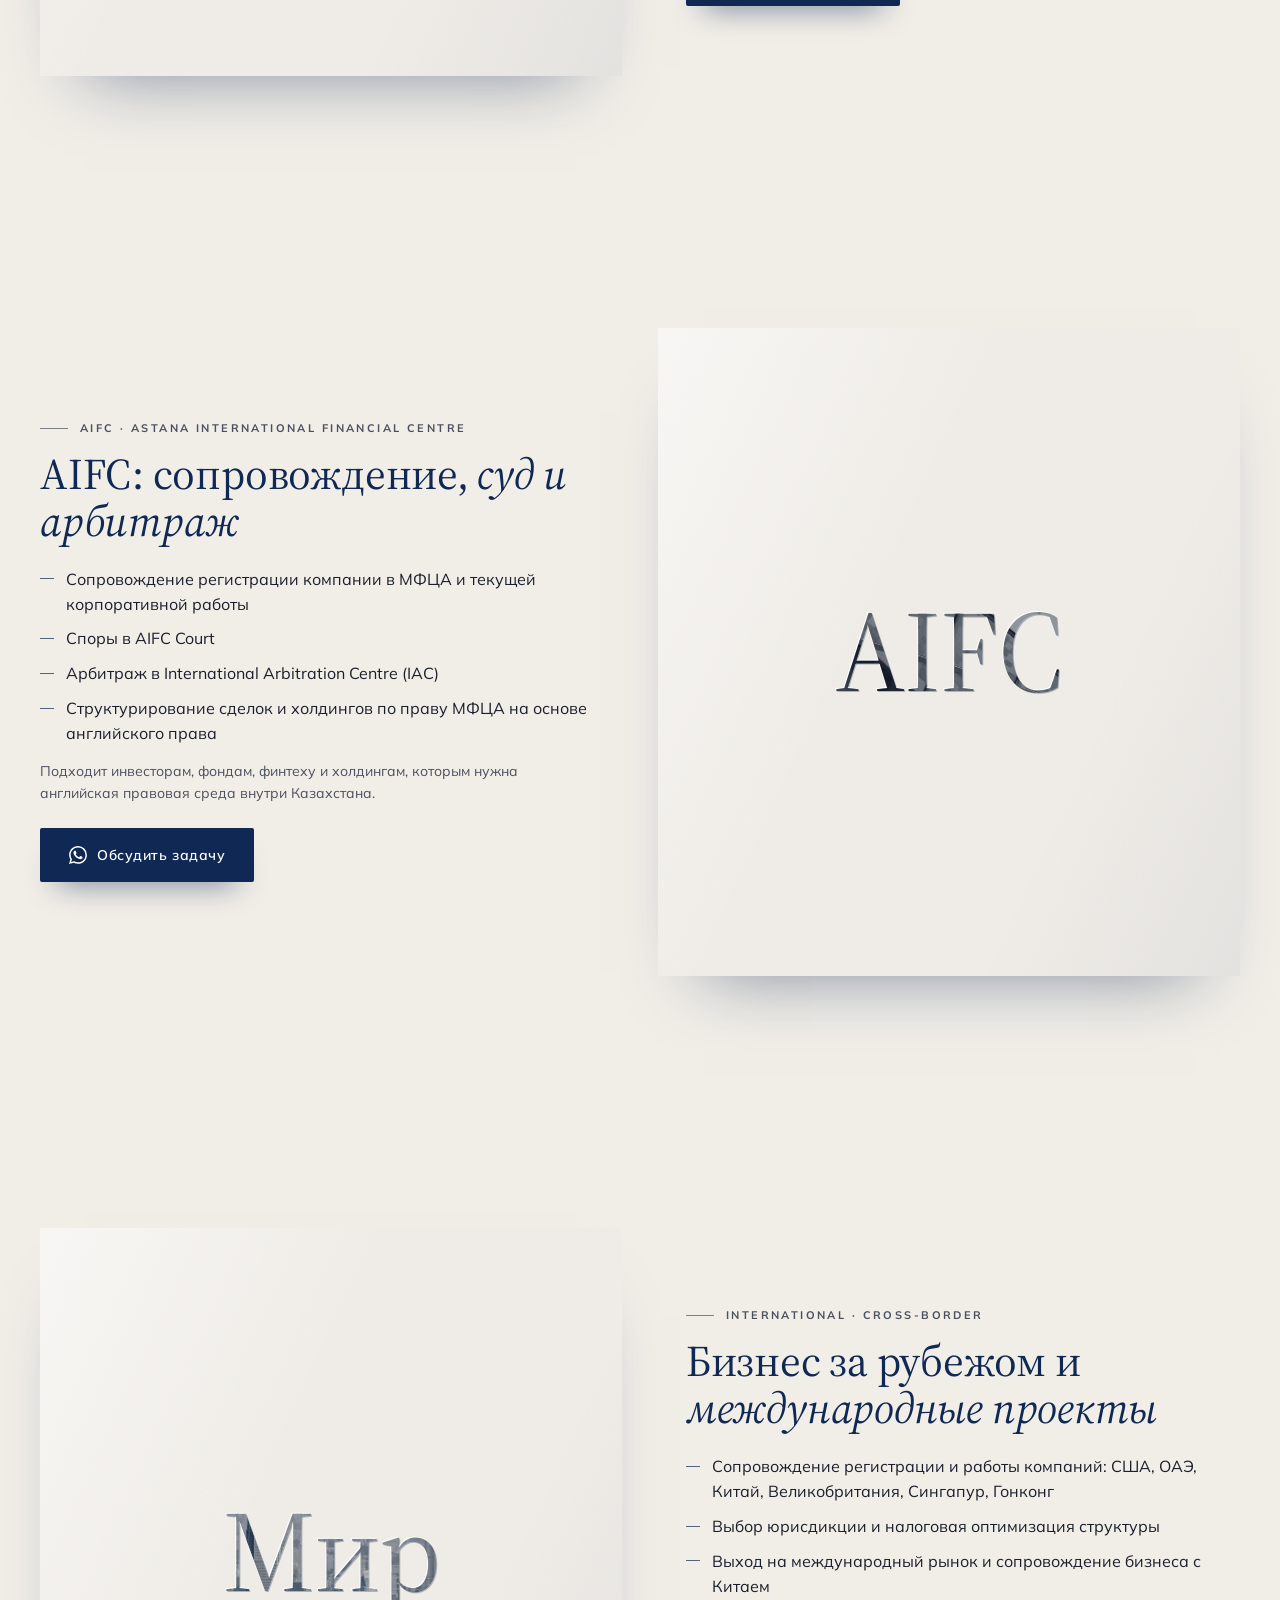
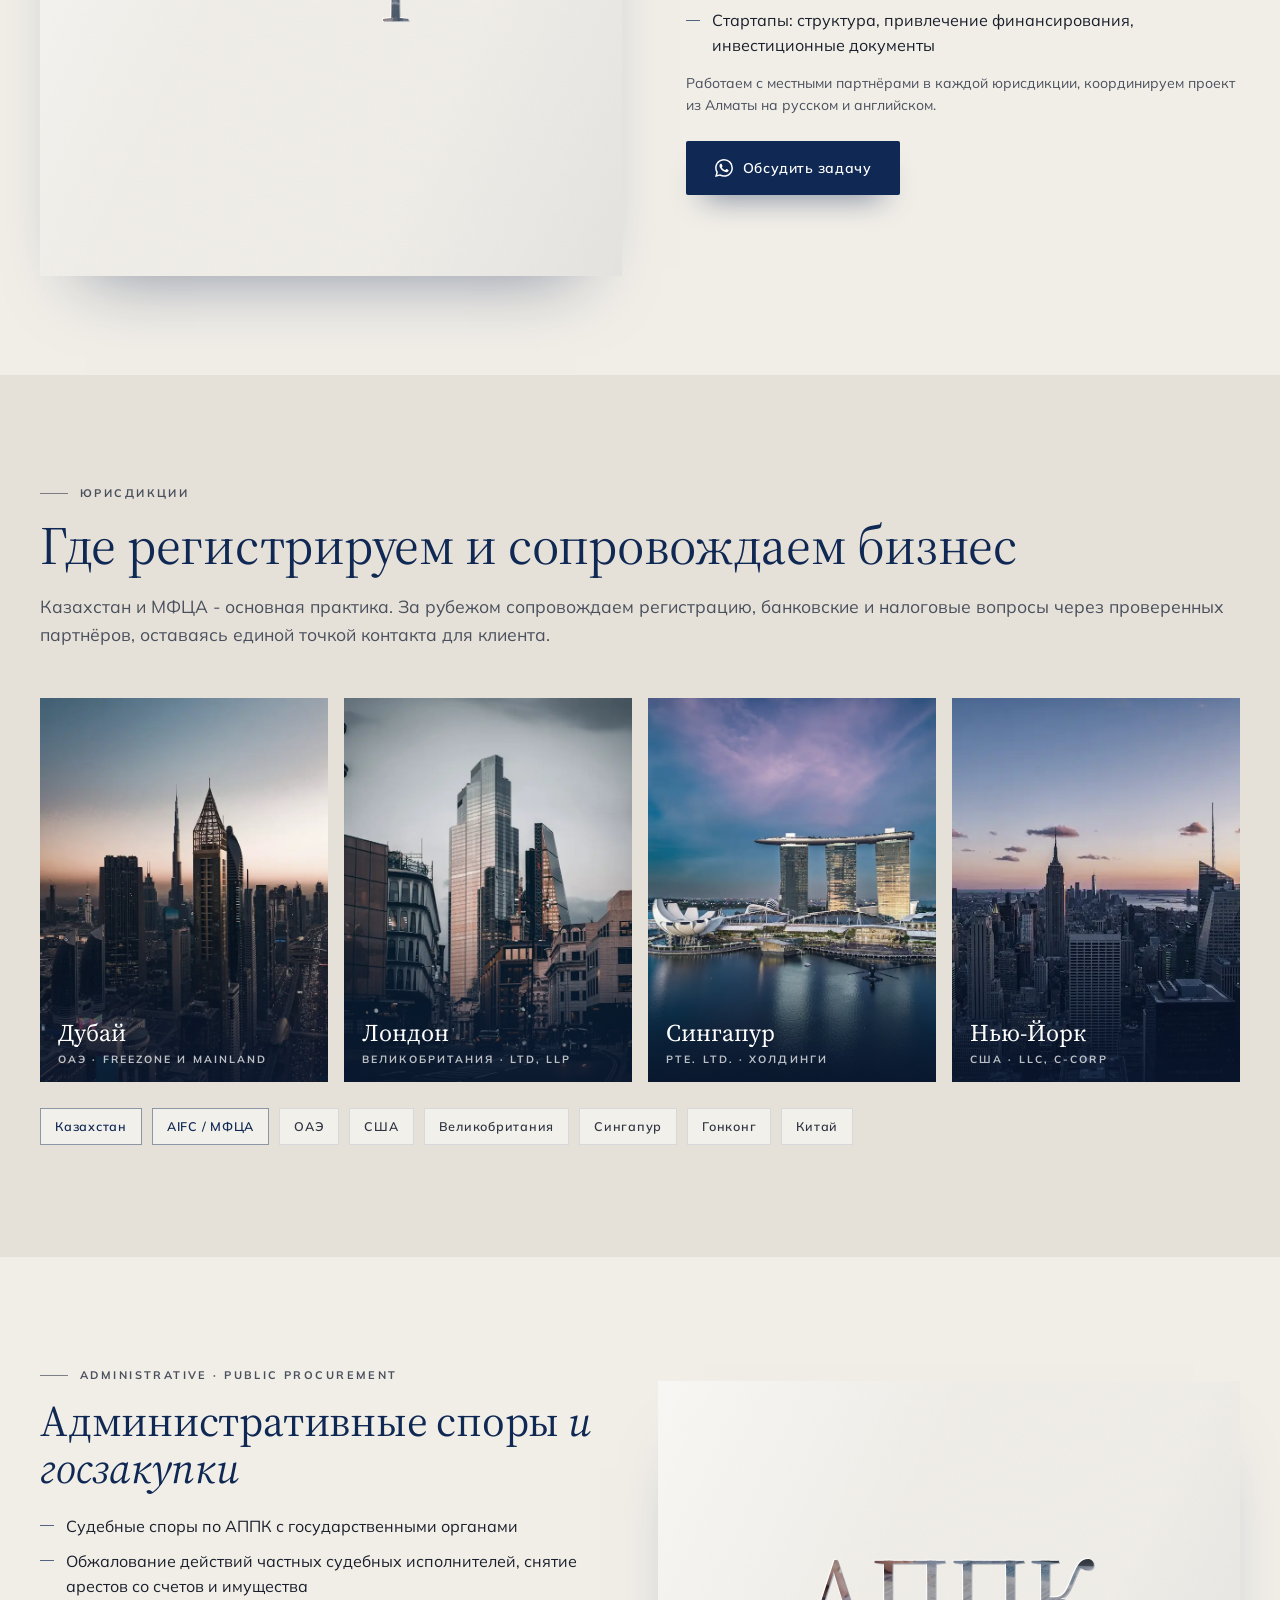
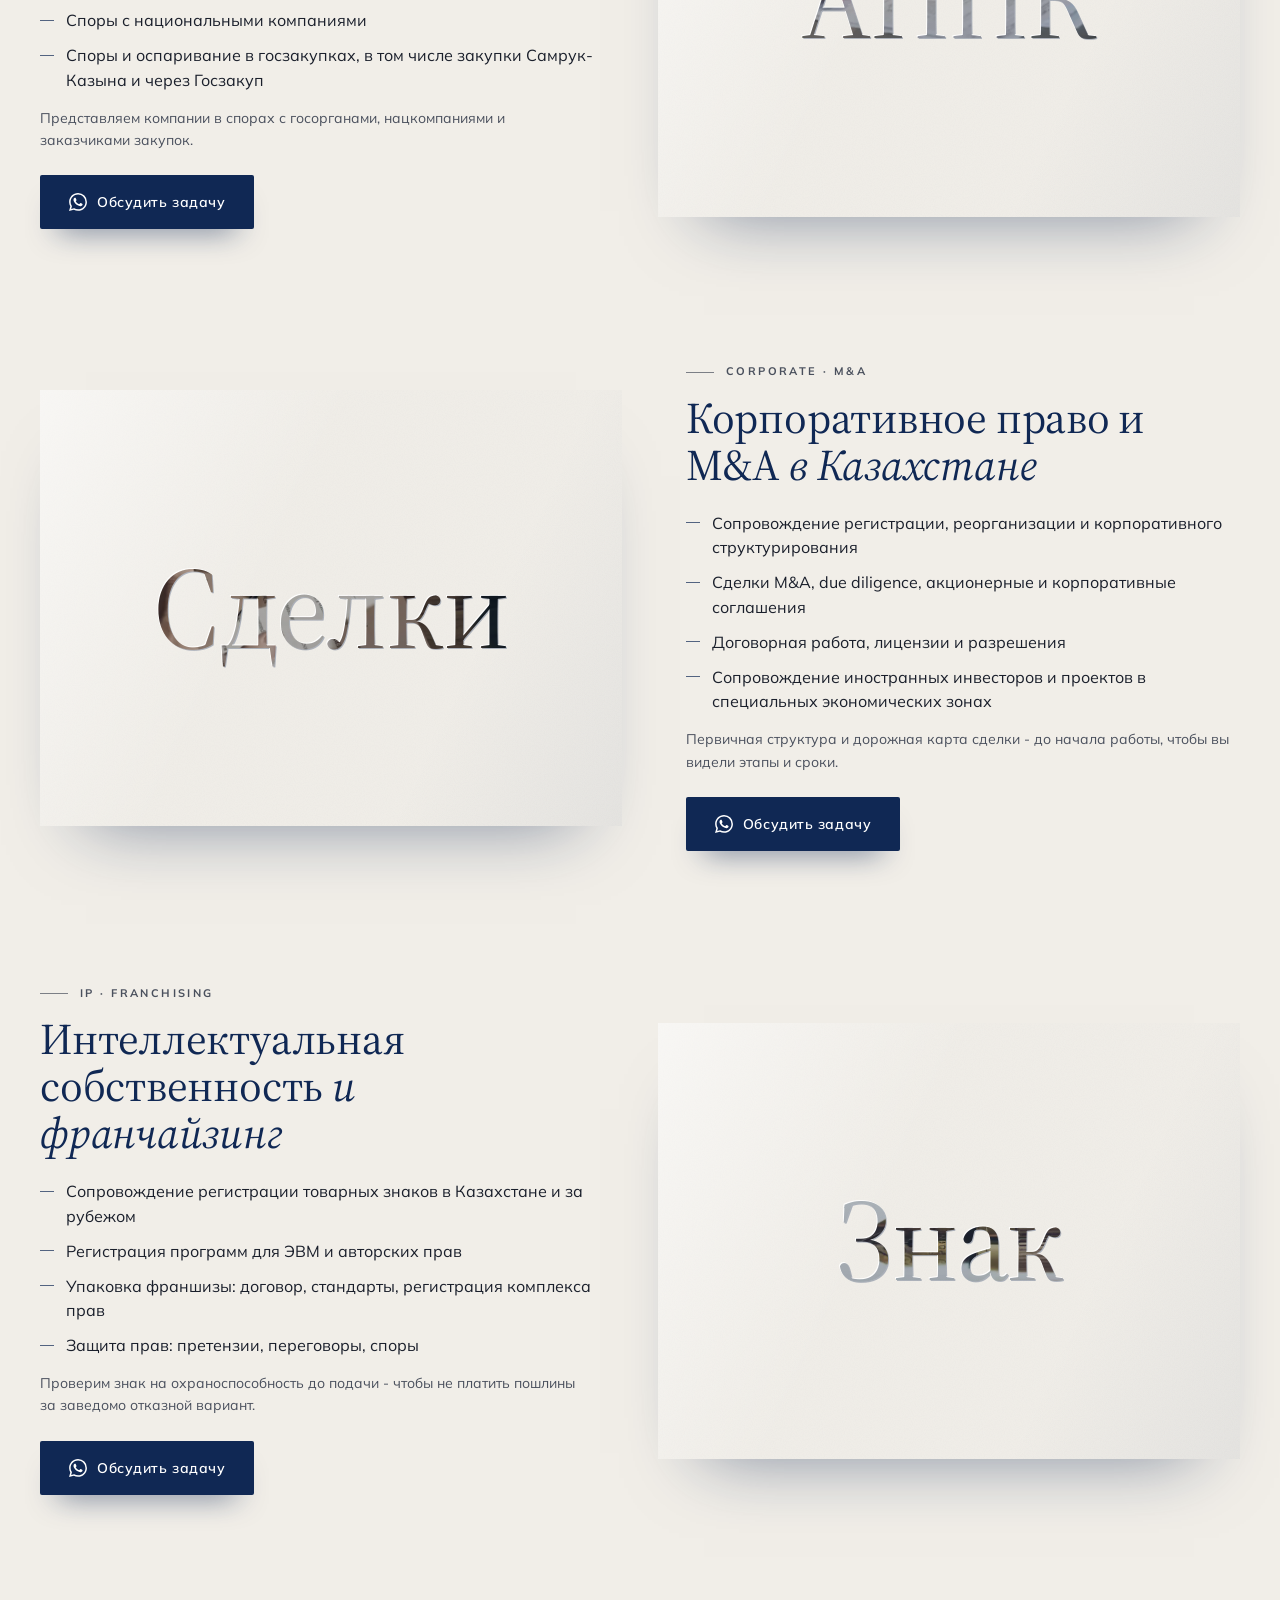
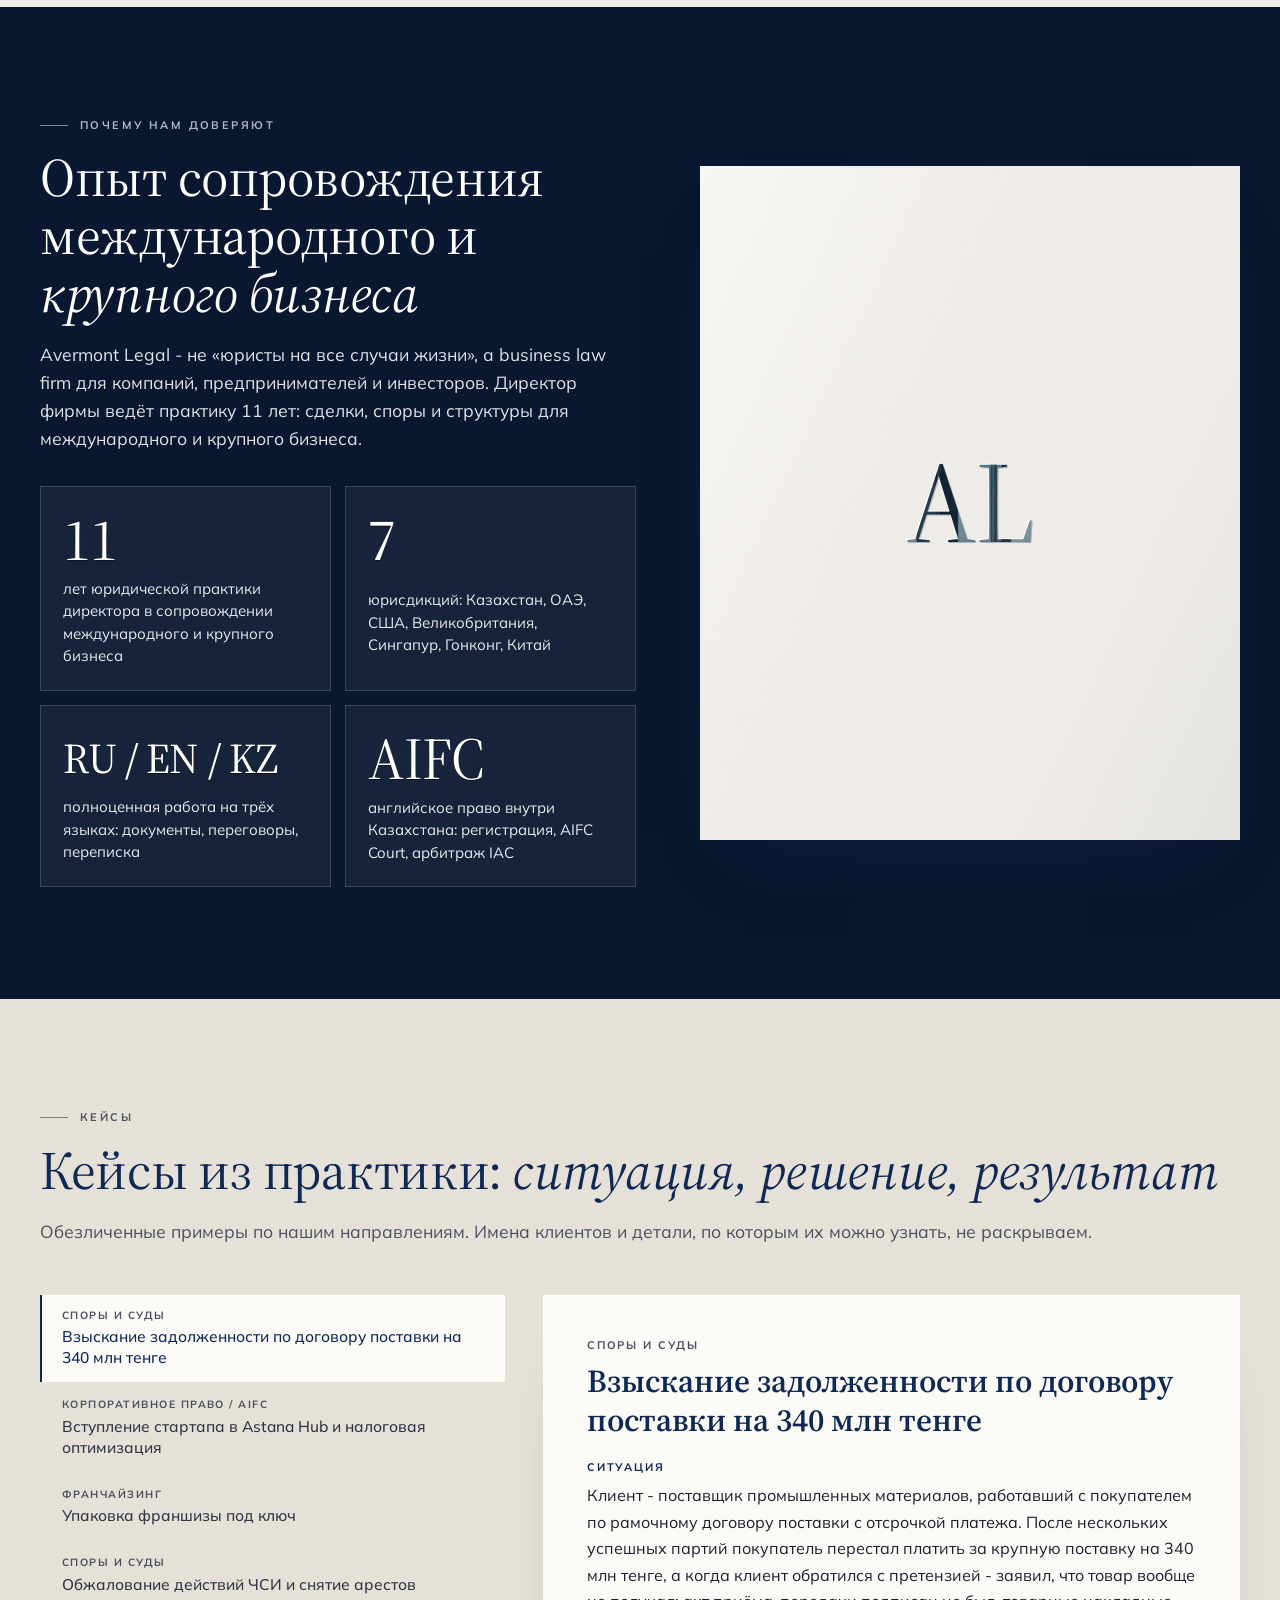
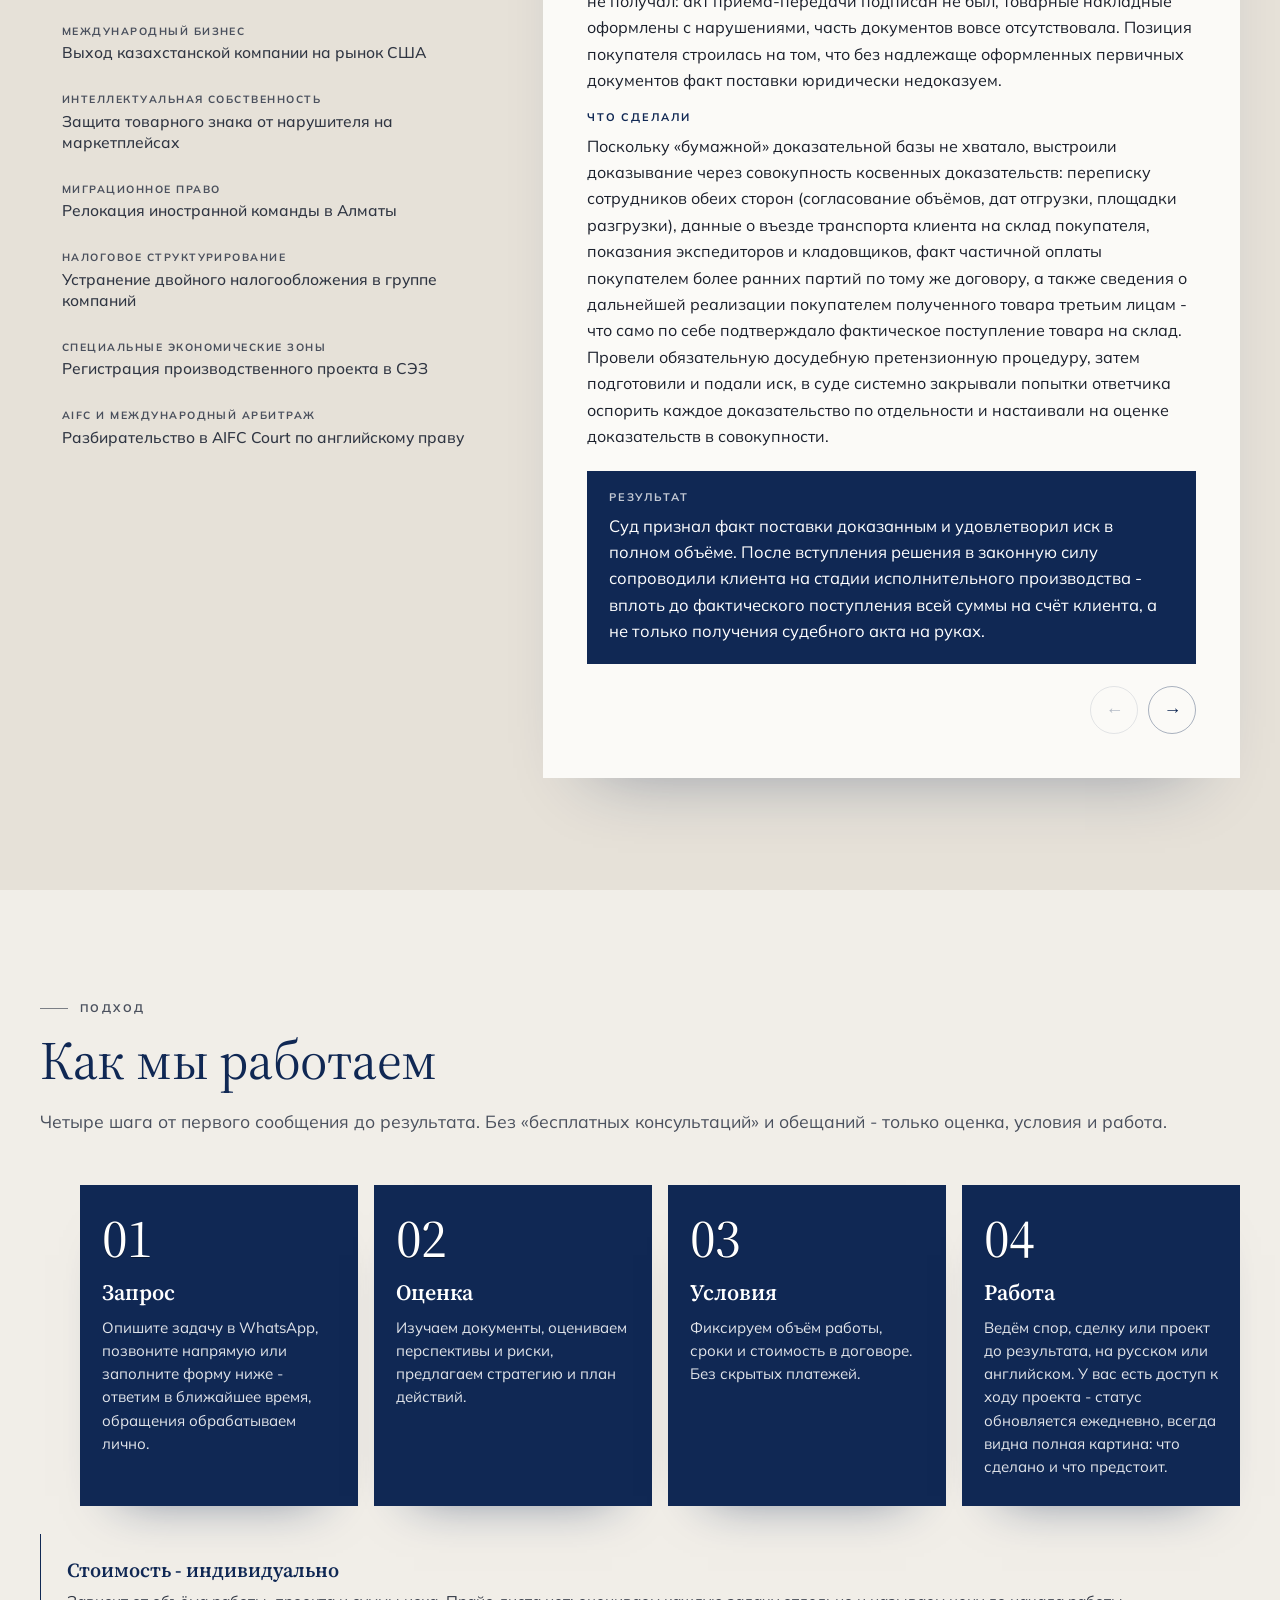
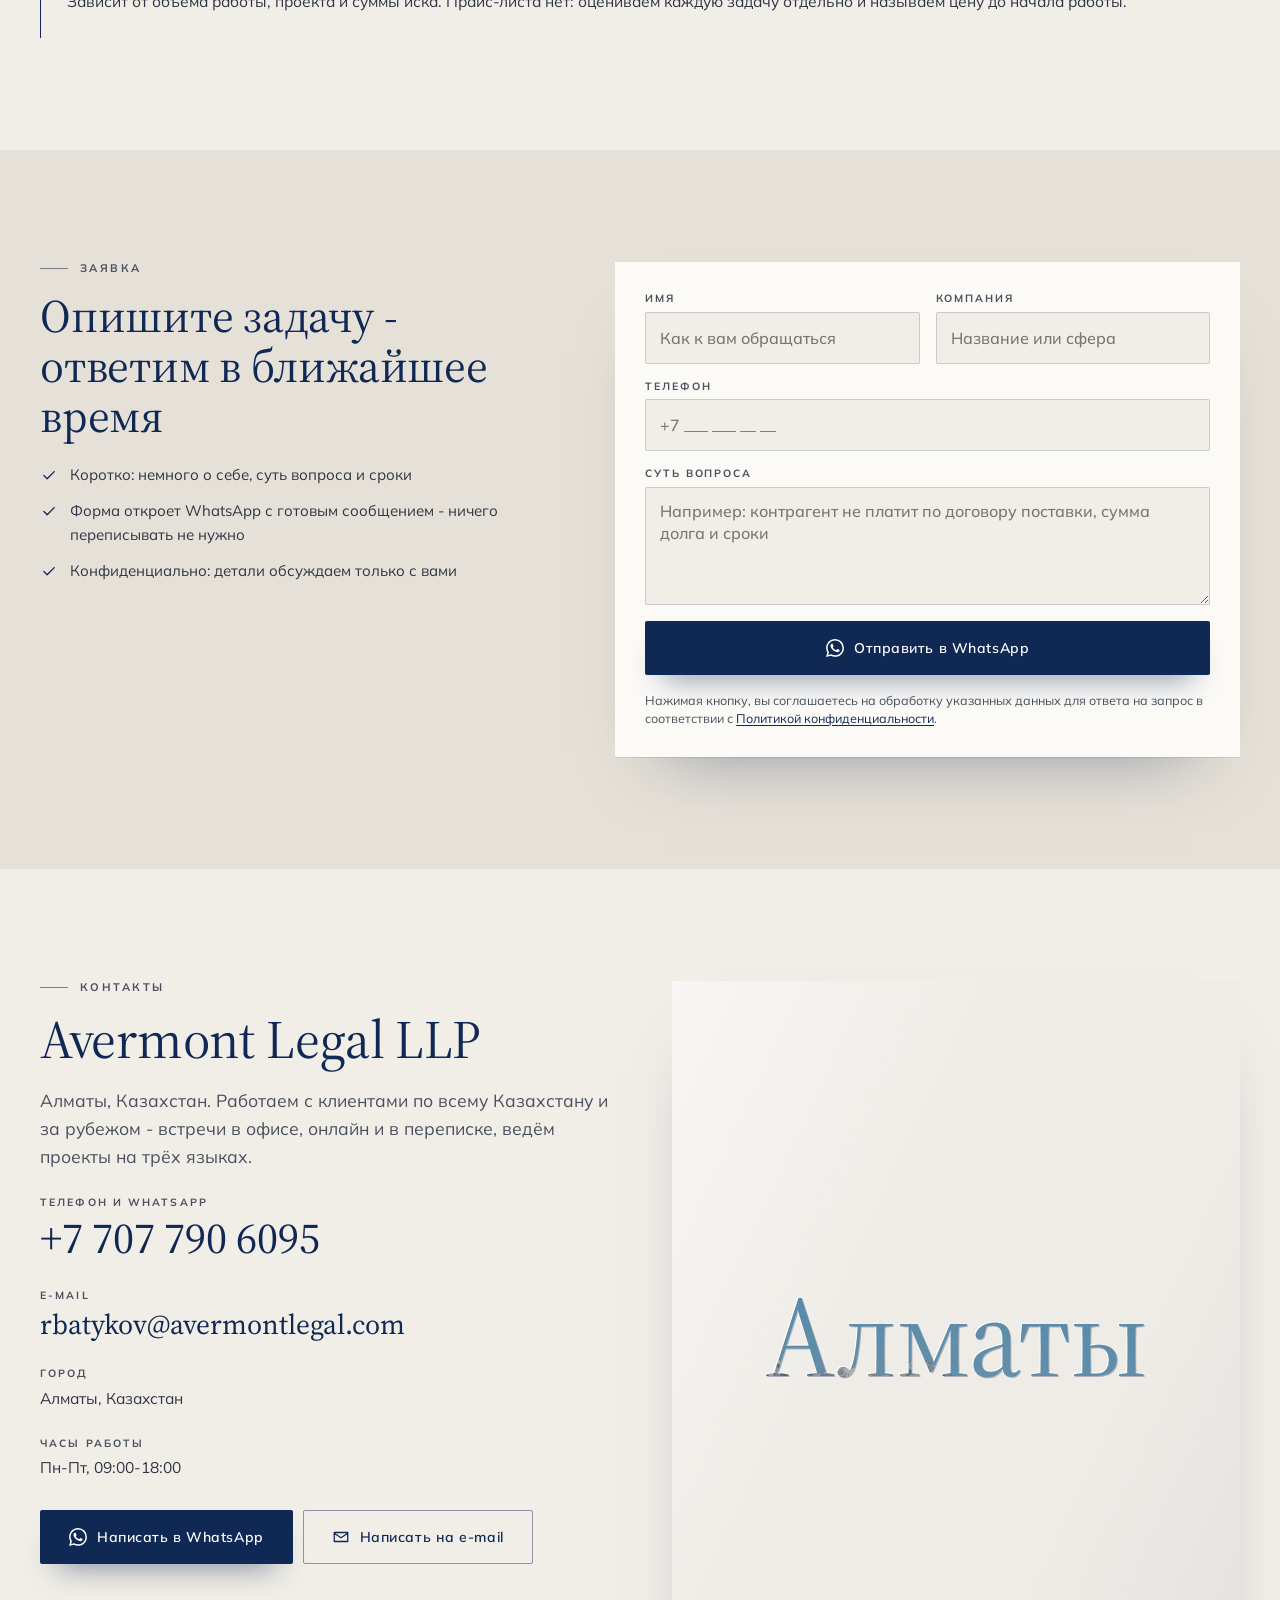
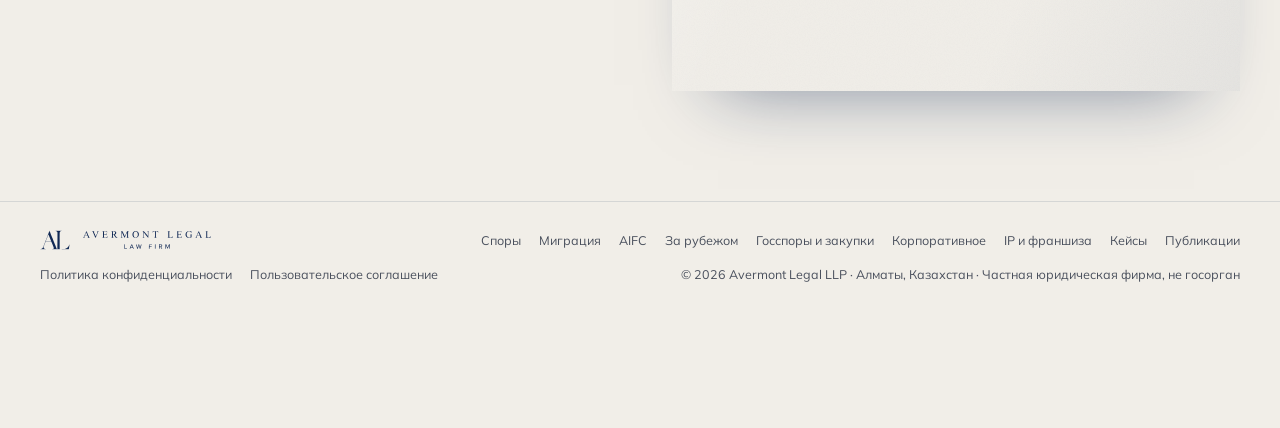
==== commit 37586233: "Политика конфиденциальности и пользовательское соглашение (RU/EN), ссылки в подвале и у формы Co-Aut" ====
--- a/index.html
+++ b/index.html
@@ -30,7 +30,7 @@
 <link href="https://fonts.googleapis.com/css2?family=Source+Serif+4:ital,opsz,wght@0,8..60,400;0,8..60,500;0,8..60,600;1,8..60,400&family=Mulish:wght@400;500;600;700&display=swap" rel="stylesheet">
 <link rel="preload" as="image" href="assets/hero.webp" media="(min-width:761px)">
 <link rel="preload" as="image" href="assets/hero-m.webp" media="(max-width:760px)">
-<link rel="stylesheet" href="styles.css?v=20260917-3">
+<link rel="stylesheet" href="styles.css?v=20260917-4">
 <script type="application/ld+json">
 {
   "@context": "https://schema.org",
@@ -546,7 +546,7 @@
       <div class="full msg err" id="fmerr" hidden data-i="z.err">Заполните имя, телефон и суть вопроса.</div>
       <div class="full msg ok" id="fmok" hidden data-i="z.ok">Спасибо. Открыли WhatsApp с вашим сообщением - если окно не появилось, напишите нам напрямую: +7 707 790 6095.</div>
       <button class="btn btn-solid full" type="submit"><svg width="18" height="18" aria-hidden="true"><use href="#ic-wa"/></svg><span data-i="z.btn">Отправить в WhatsApp</span></button>
-      <p class="note full" data-i="z.note">Нажимая кнопку, вы соглашаетесь на обработку указанных данных для ответа на запрос.</p>
+      <p class="note full" data-i="z.note">Нажимая кнопку, вы соглашаетесь на обработку указанных данных для ответа на запрос в соответствии с <a href="privacy.html">Политикой конфиденциальности</a>.</p>
     </form>
   </div>
 </section>
@@ -592,6 +592,10 @@
         <a href="#keysy" data-i="nav.keysy">Кейсы</a>
         <a href="publikacii.html" data-i="nav.pub">Публикации</a>
       </div>
+      <div class="fl fl-legal">
+        <a href="privacy.html" data-i="ftr.priv">Политика конфиденциальности</a>
+        <a href="terms.html" data-i="ftr.terms">Пользовательское соглашение</a>
+      </div>
       <span data-i="ftr.c">&copy; 2026 Avermont Legal LLP · Алматы, Казахстан · Частная юридическая фирма, не госорган</span>
     </div>
   </footer>
@@ -603,7 +607,7 @@
   <a data-wa="hero" href="https://wa.me/77077906095" target="_blank" rel="noopener"><svg width="16" height="16" aria-hidden="true"><use href="#ic-wa"/></svg>WhatsApp</a>
 </div>
 
-<script src="script.js?v=20260917-3" defer></script>
-<script src="pubs.js?v=20260917-3" defer></script>
+<script src="script.js?v=20260917-4" defer></script>
+<script src="pubs.js?v=20260917-4" defer></script>
 </body>
 </html>
--- a/styles.css
+++ b/styles.css
@@ -425,3 +425,20 @@
   .hero-txt > .wrap > *,.plate .txt > *,.rv{opacity:1;transform:none;transition:none}
   .btn,.step,.geo img,.nav a::after{transition:none}
 }
+
+/* правовые страницы: privacy.html, terms.html (RU и EN двумя статьями, видимость по html[lang]) */
+html[lang="en"] .lg-ru, html:not([lang="en"]) .lg-en{display:none}
+.legal-page{padding-top:56px}
+@media(min-width:761px){.legal-page{padding-top:72px}}
+.legal{max-width:820px;color:var(--ink2)}
+.legal .h2{margin-top:10px}
+.legal-date{margin-top:12px;font-size:13px;color:var(--mut)}
+.legal h2{font:600 clamp(19px,2.2vw,22px)/1.3 var(--fd);color:var(--navy);margin:36px 0 12px}
+.legal p,.legal li{font-size:15.5px;line-height:1.65}
+.legal p+p{margin-top:10px}
+.legal .cl{font-weight:700;color:var(--navy)}
+.legal ul{margin:10px 0 12px;padding-left:0;list-style:none;display:grid;gap:6px}
+.legal li{position:relative;padding-left:22px}
+.legal li::before{content:"";position:absolute;left:2px;top:.8em;width:10px;height:1px;background:var(--navy)}
+.ftr .fl-legal{gap:8px 18px}
+.form .note a,.legal a{color:var(--navy);text-decoration:underline;text-underline-offset:2px}
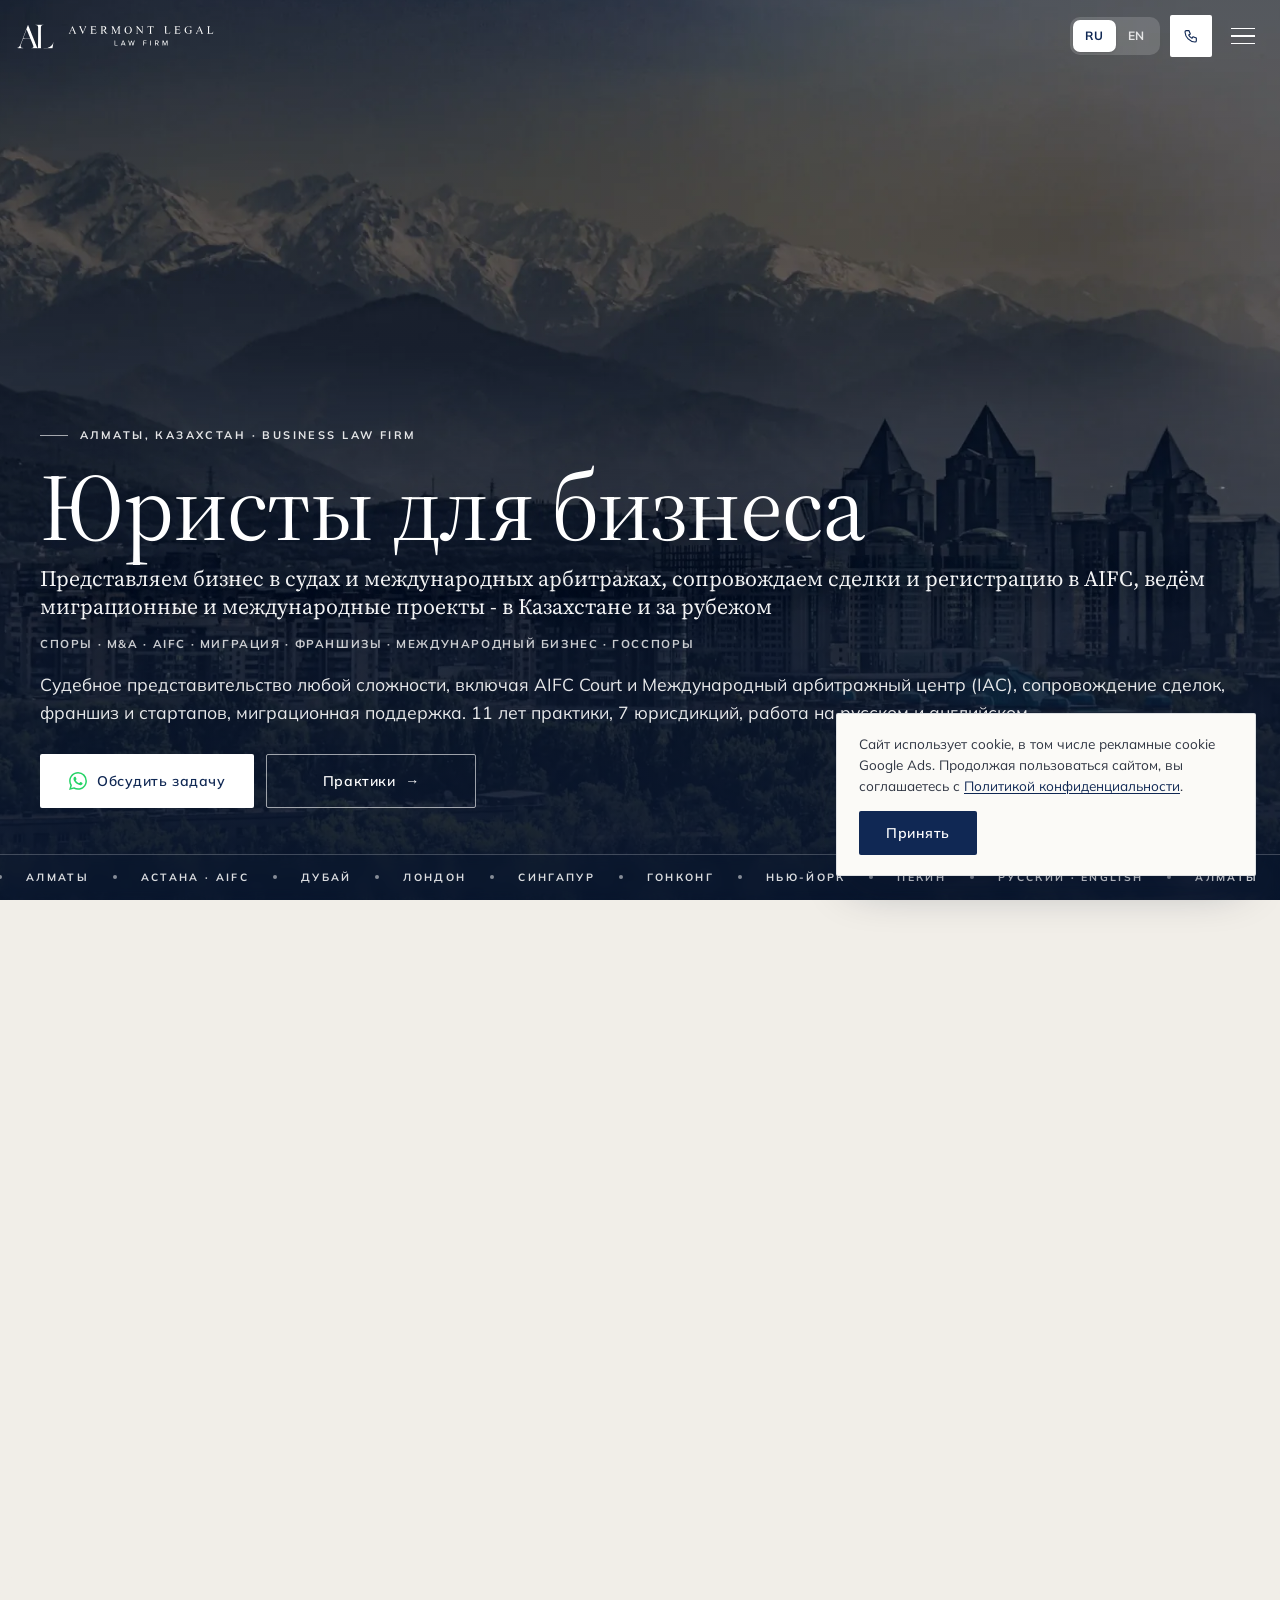
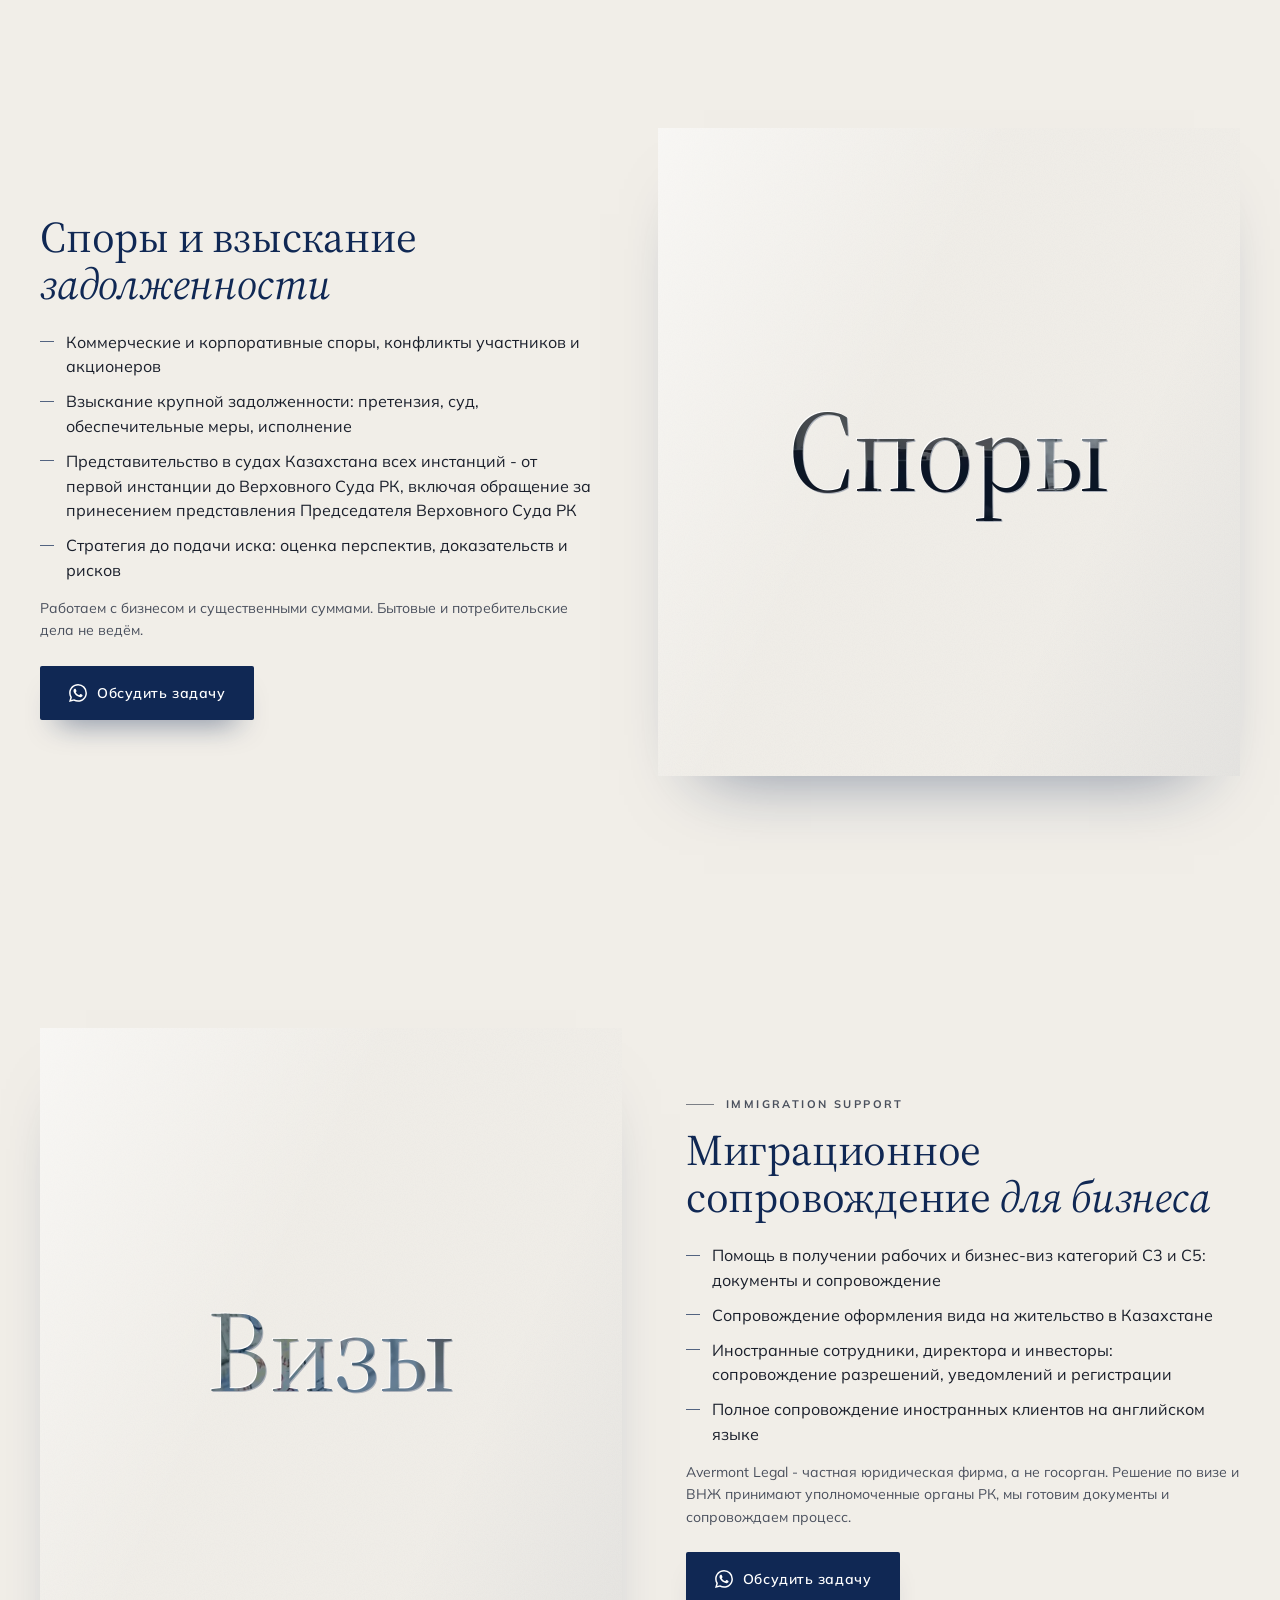
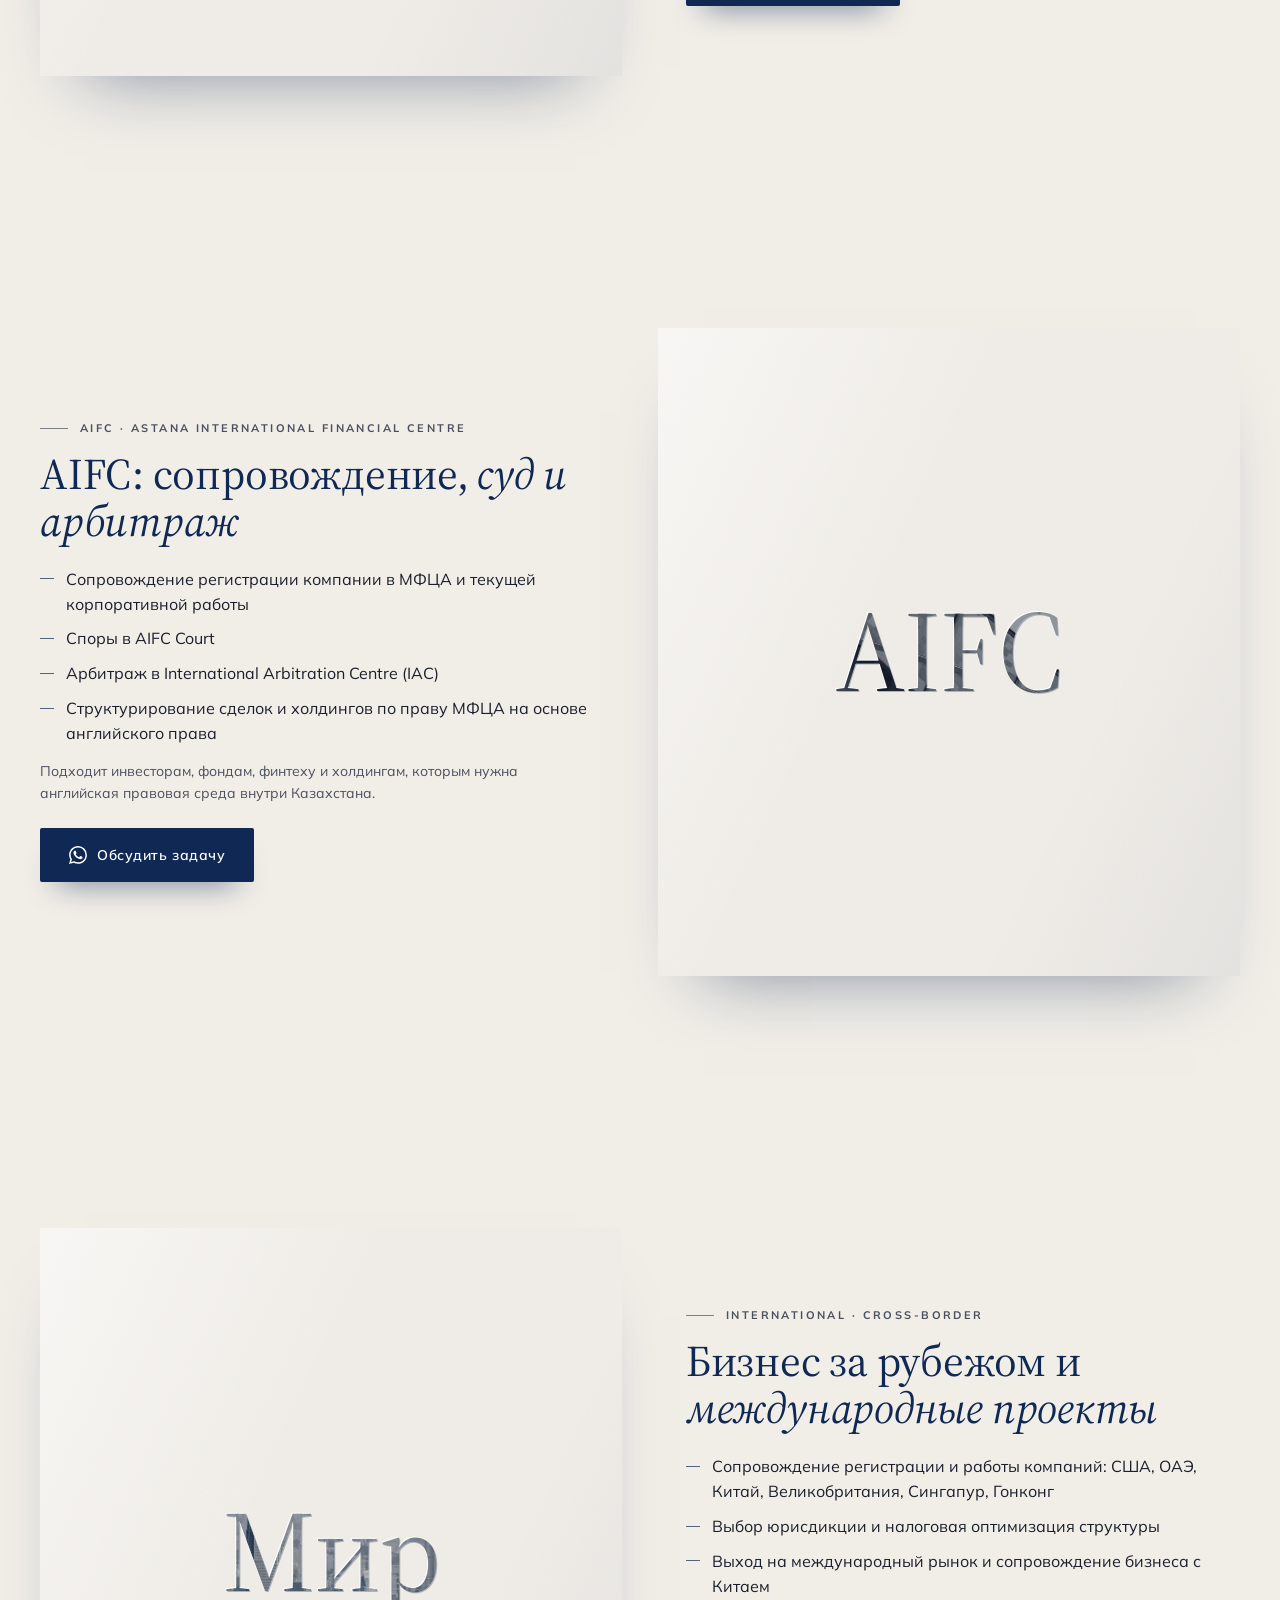
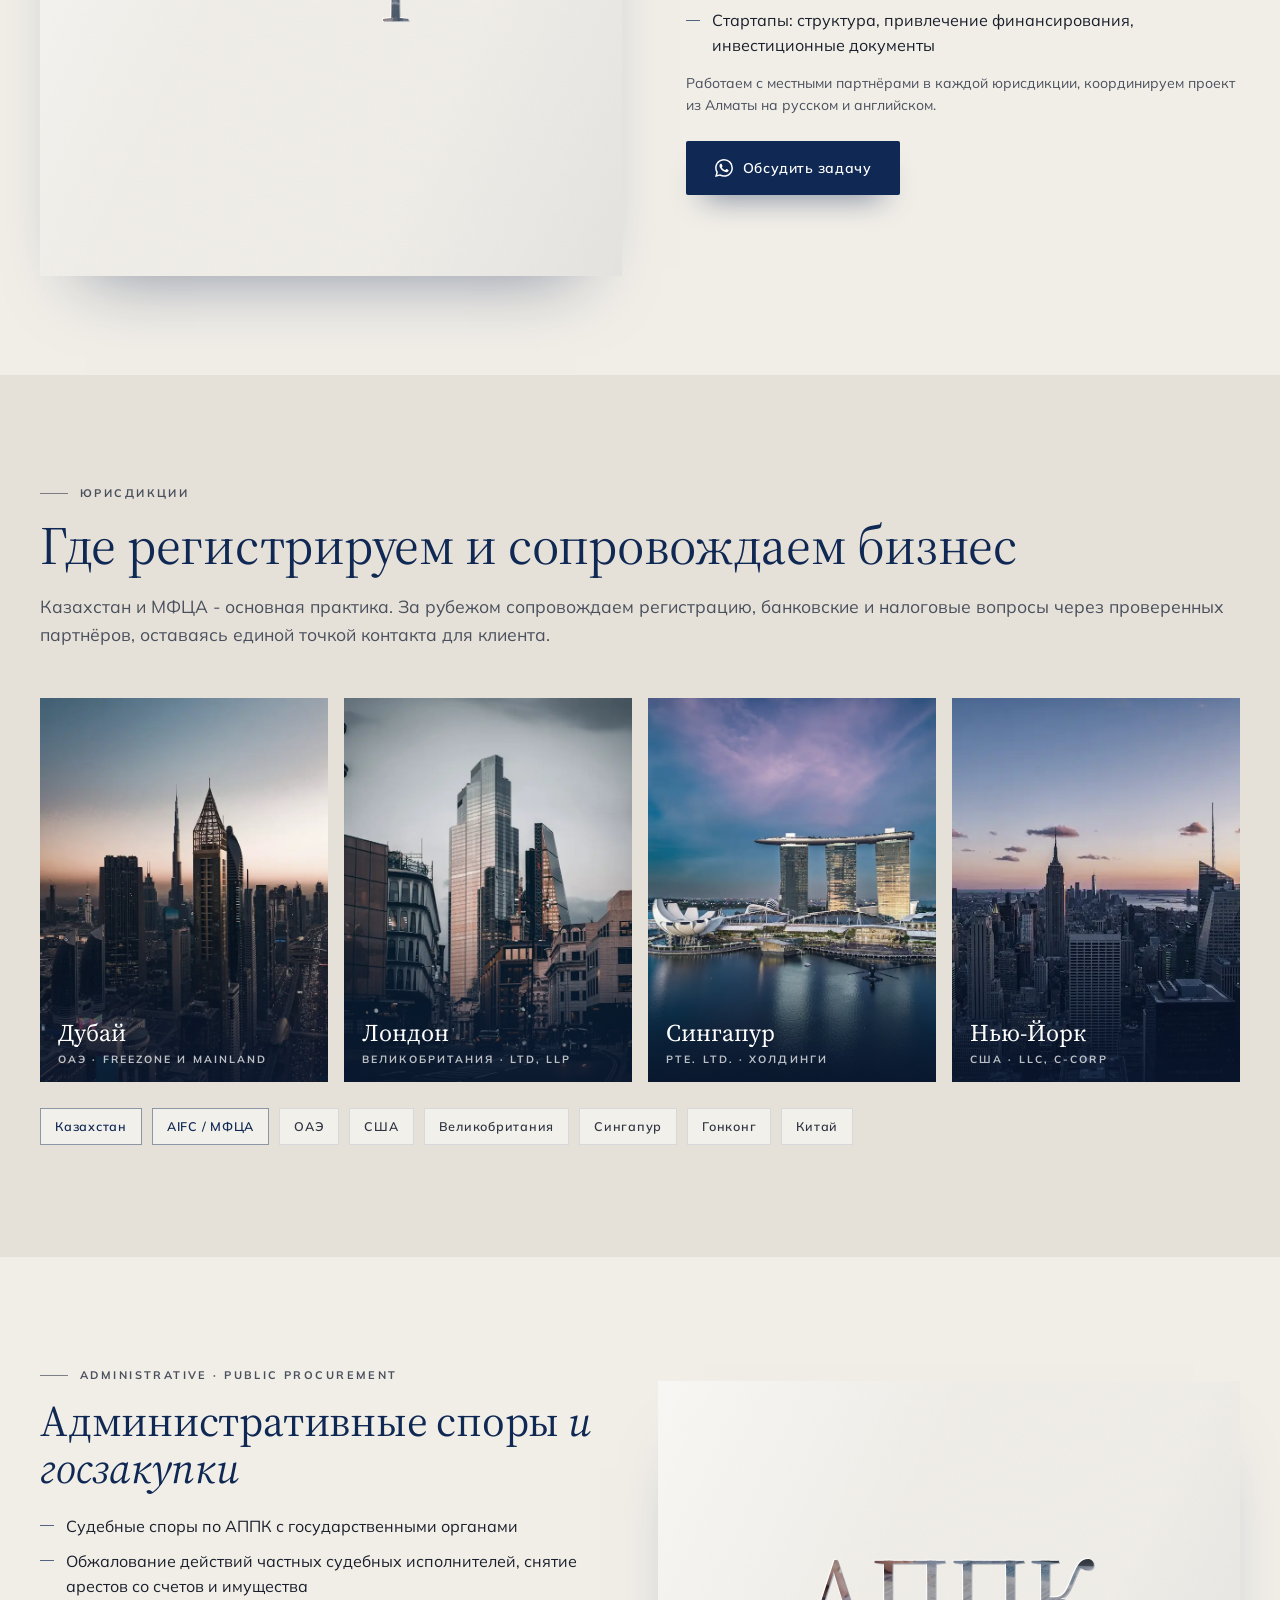
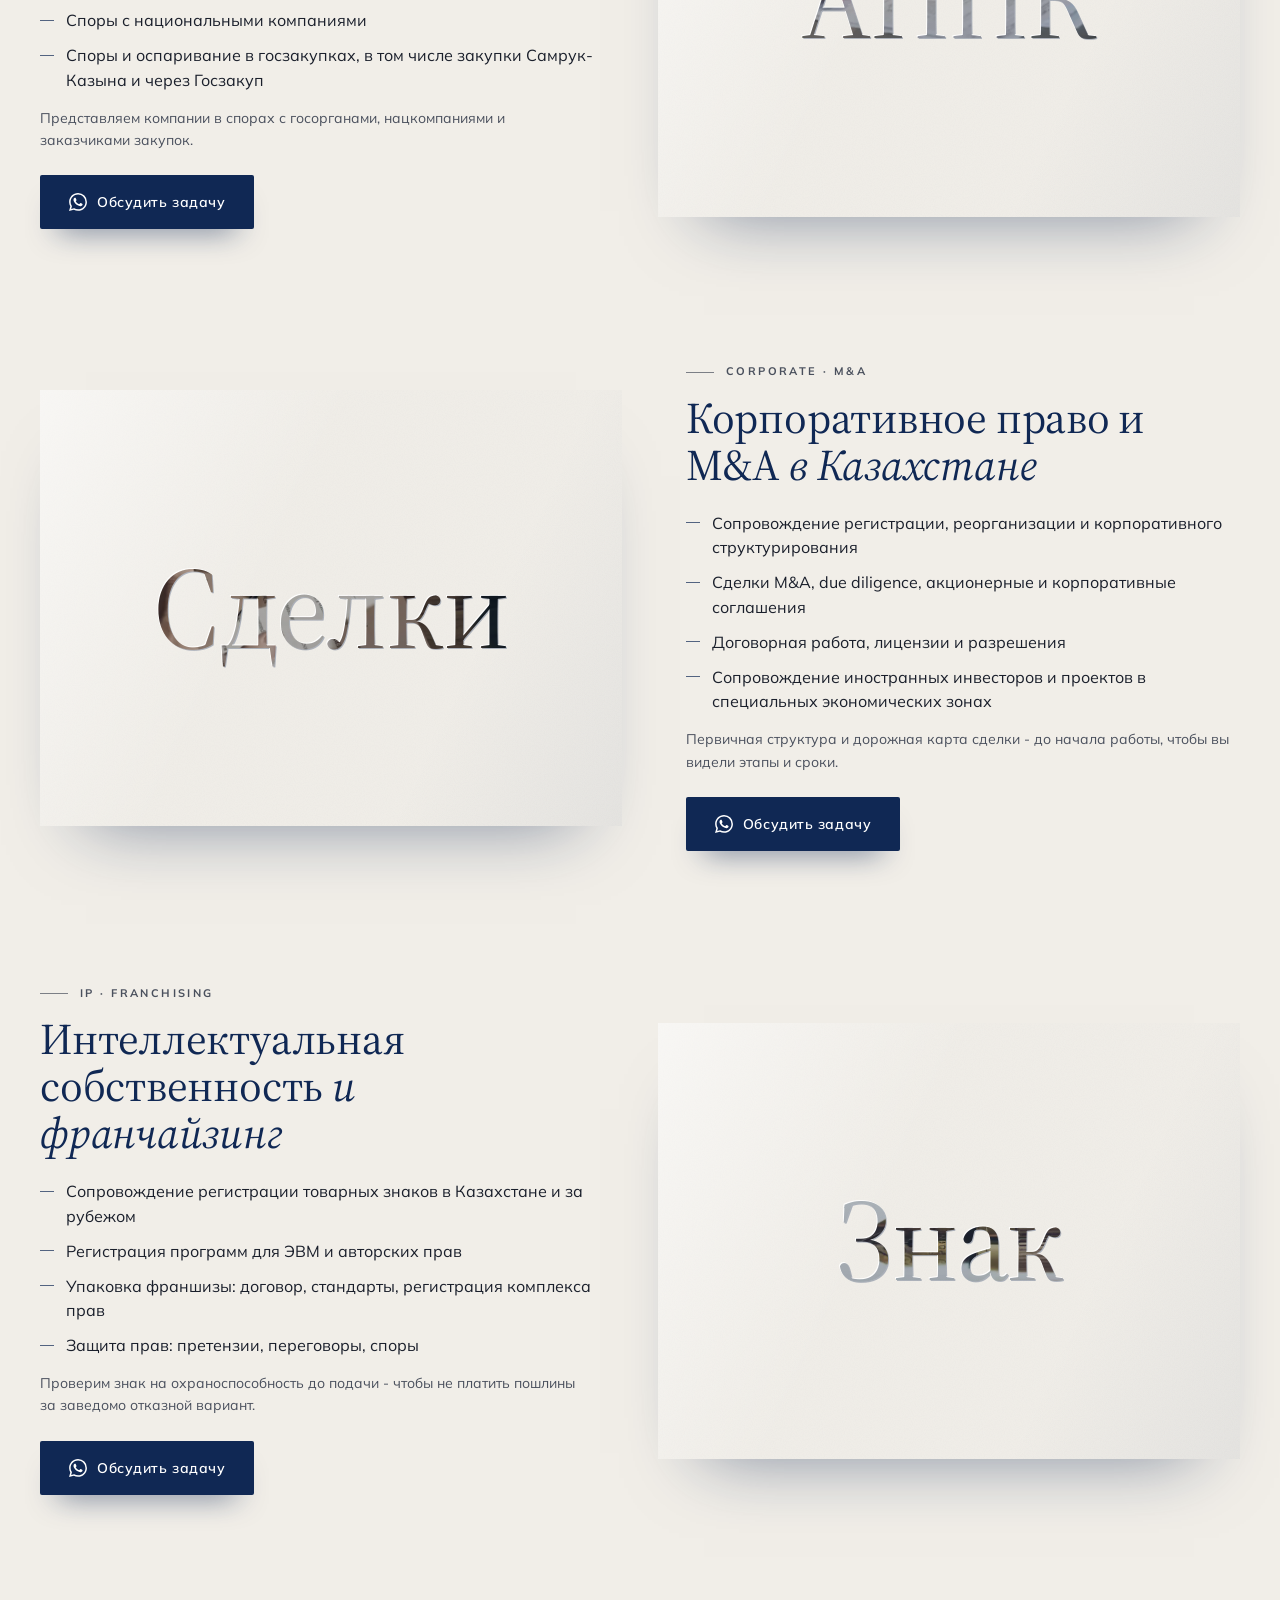
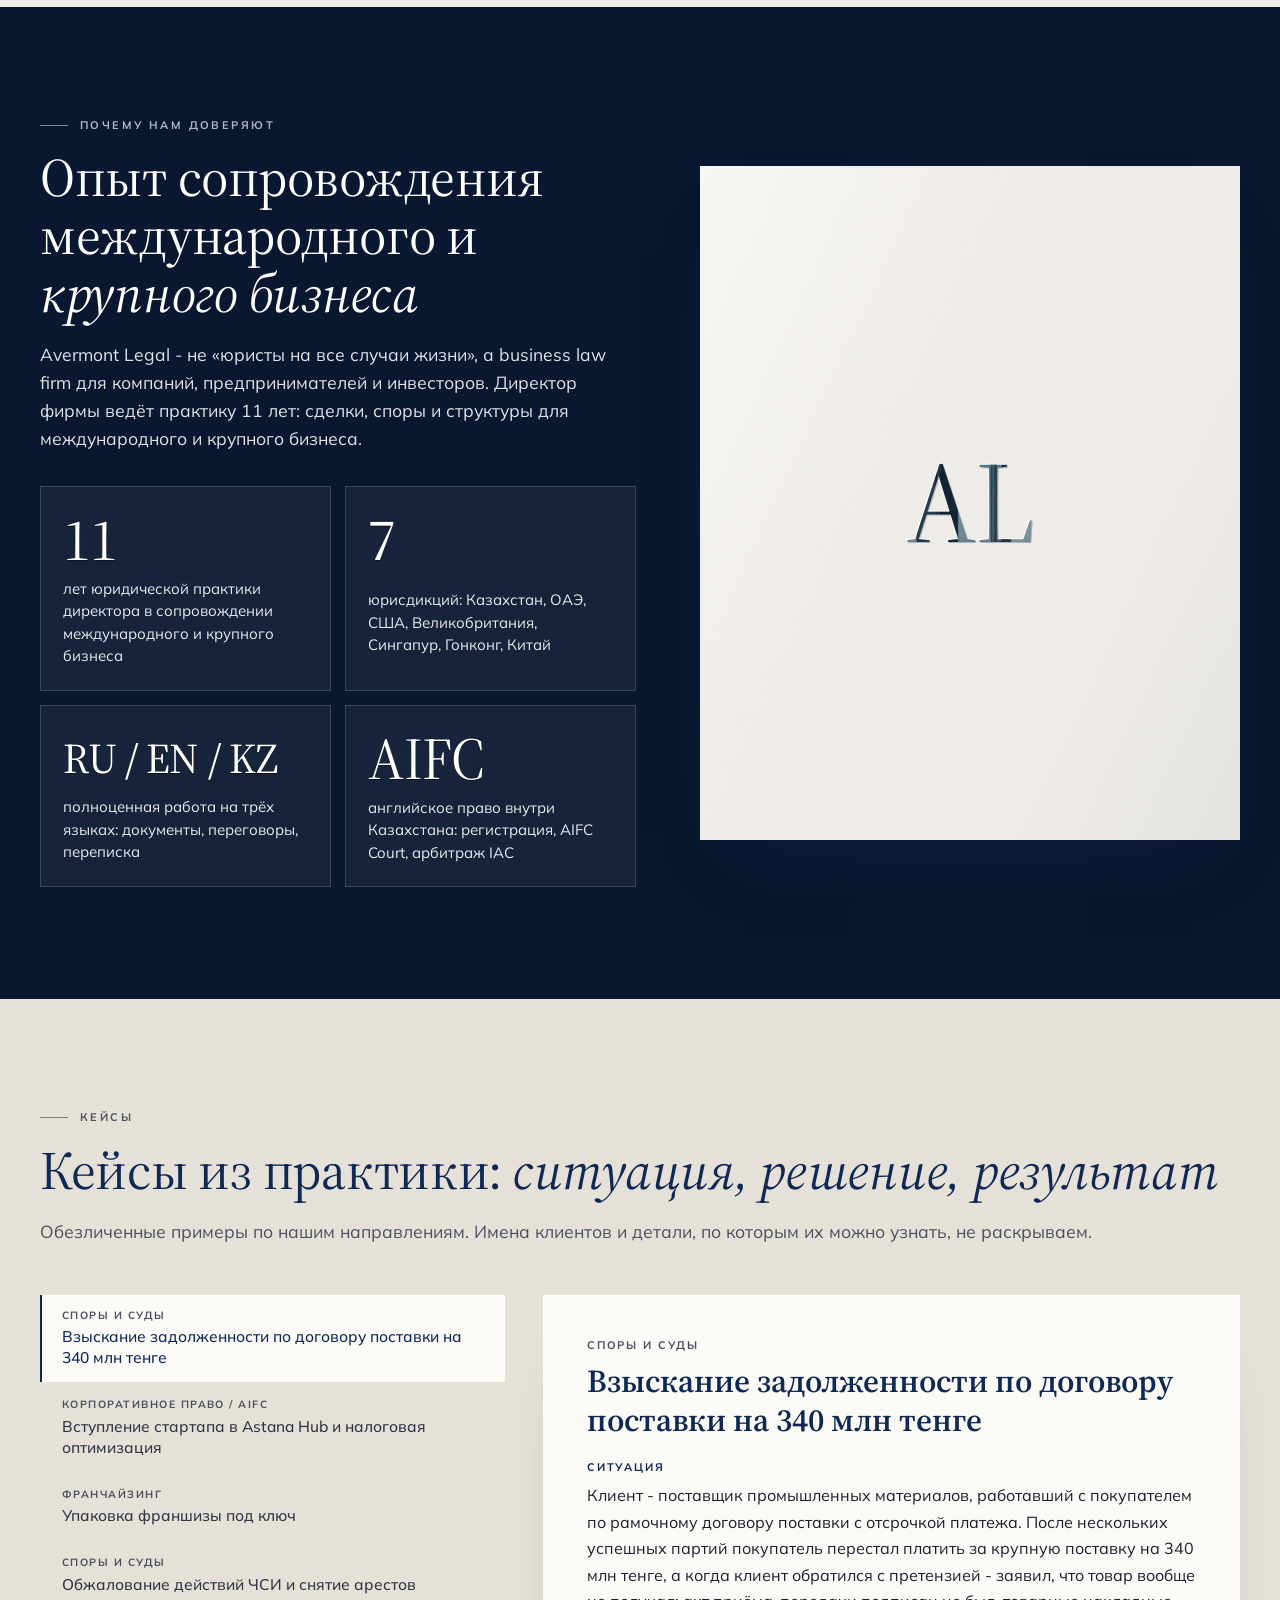
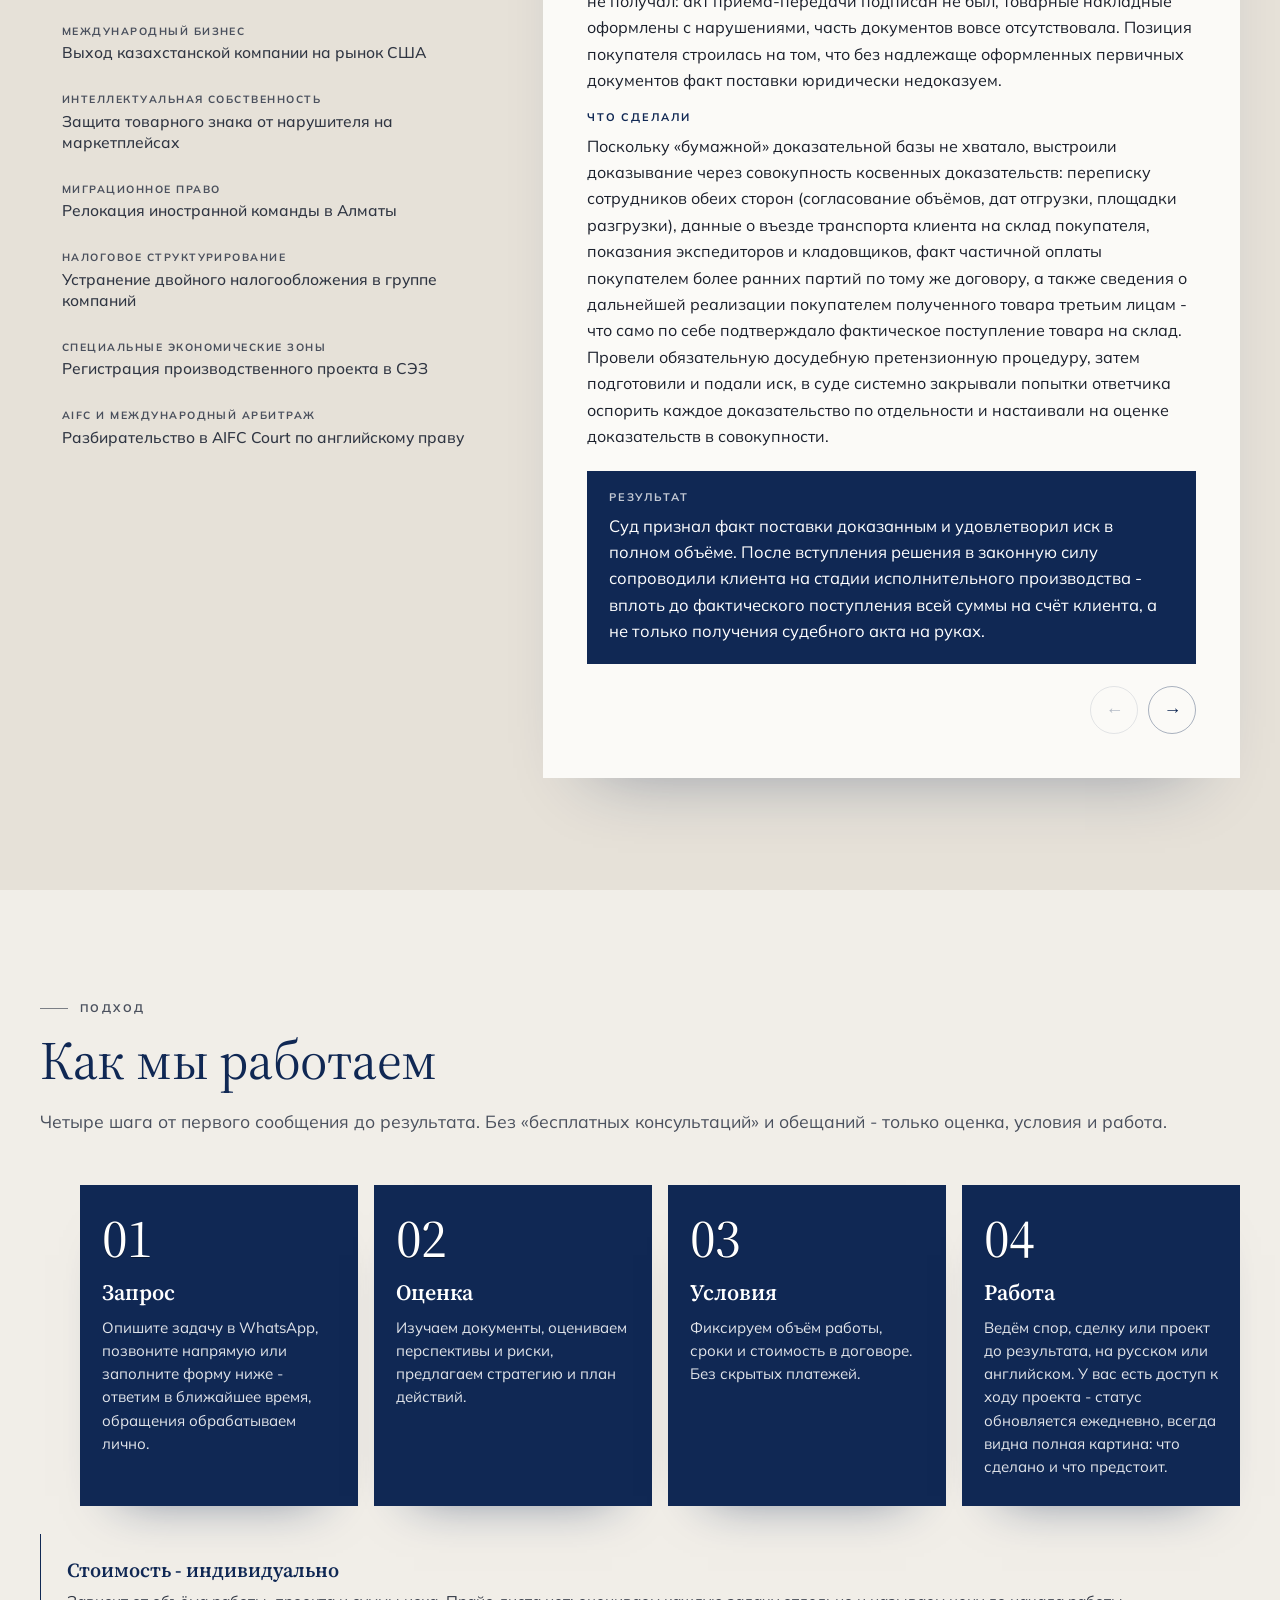
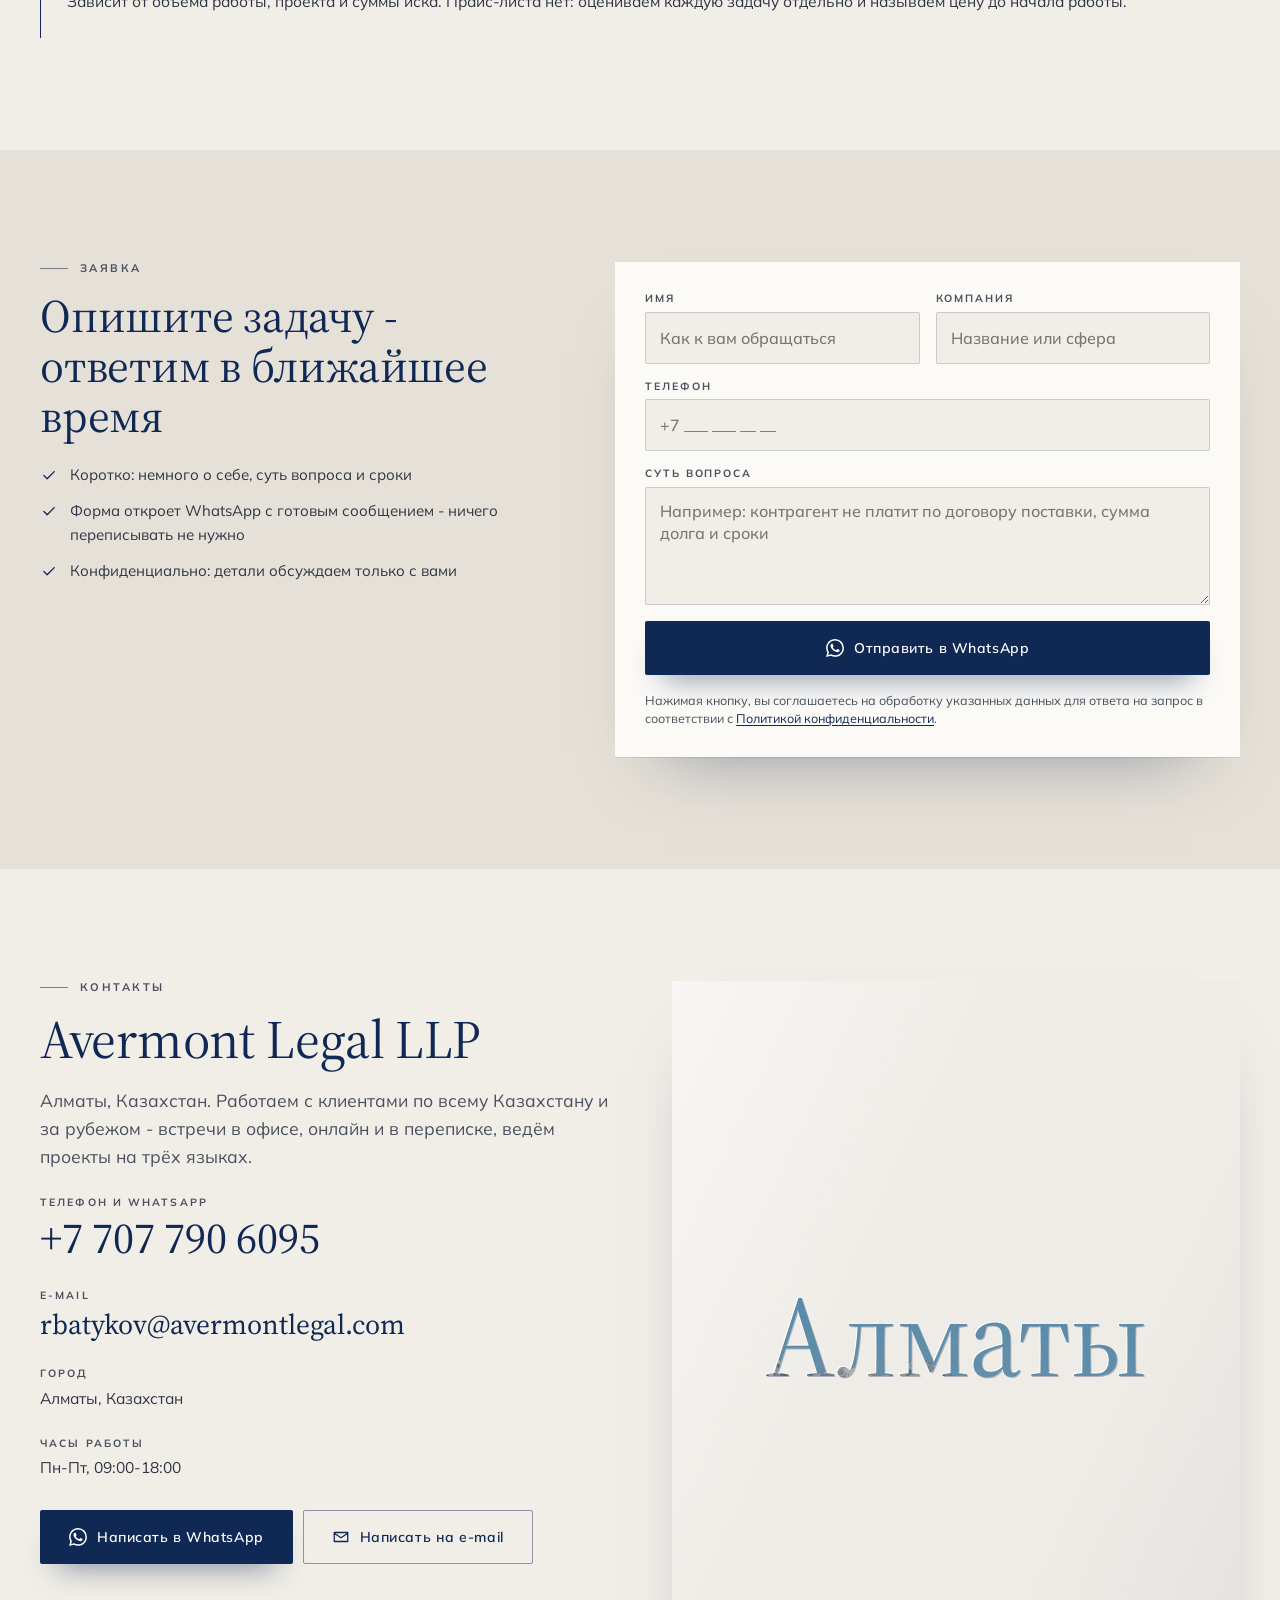
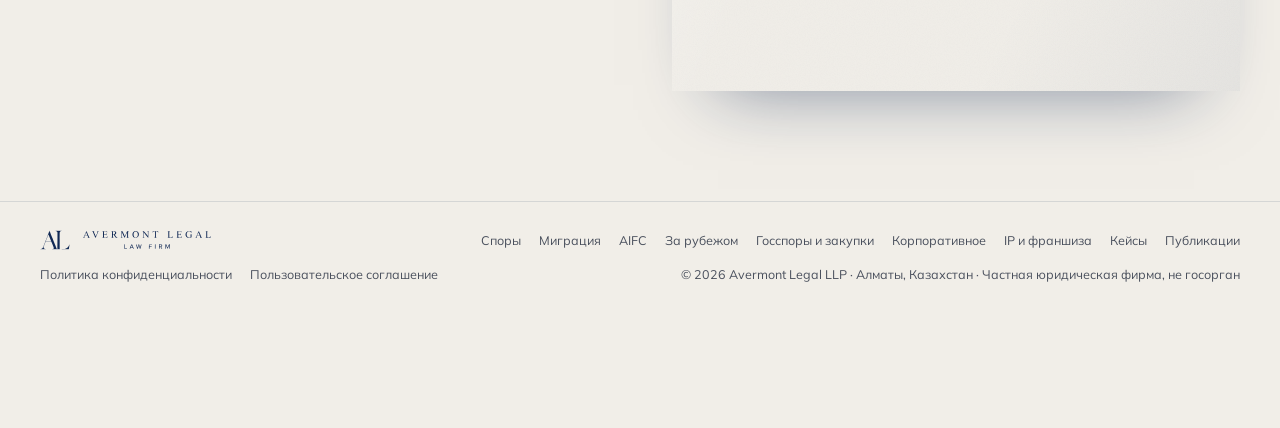
==== commit 221d8685: "Плашка согласия на cookie (RU/EN) по п. 4.4 новой политики, версия ассетов 20260918-2 Co-Authored-By" ====
--- a/index.html
+++ b/index.html
@@ -30,7 +30,7 @@
 <link href="https://fonts.googleapis.com/css2?family=Source+Serif+4:ital,opsz,wght@0,8..60,400;0,8..60,500;0,8..60,600;1,8..60,400&family=Mulish:wght@400;500;600;700&display=swap" rel="stylesheet">
 <link rel="preload" as="image" href="assets/hero.webp" media="(min-width:761px)">
 <link rel="preload" as="image" href="assets/hero-m.webp" media="(max-width:760px)">
-<link rel="stylesheet" href="styles.css?v=20260917-4">
+<link rel="stylesheet" href="styles.css?v=20260918-2">
 <script type="application/ld+json">
 {
   "@context": "https://schema.org",
@@ -607,7 +607,7 @@
   <a data-wa="hero" href="https://wa.me/77077906095" target="_blank" rel="noopener"><svg width="16" height="16" aria-hidden="true"><use href="#ic-wa"/></svg>WhatsApp</a>
 </div>
 
-<script src="script.js?v=20260917-4" defer></script>
-<script src="pubs.js?v=20260917-4" defer></script>
+<script src="script.js?v=20260918-2" defer></script>
+<script src="pubs.js?v=20260918-2" defer></script>
 </body>
 </html>
--- a/styles.css
+++ b/styles.css
@@ -419,6 +419,20 @@
 .bar a:nth-child(2) svg{color:var(--wa)}
 @media(min-width:761px){.bar{display:none}}
 
+/* согласие на cookie: карточка справа внизу (слева в герое кнопки), на мобильном - у нижнего края,
+   над липкой панелью, когда та показана (.ck добавляется в конец body, после .bar) */
+.ck{position:fixed;right:24px;bottom:calc(24px + env(safe-area-inset-bottom));z-index:46;width:min(420px,calc(100% - 48px));display:flex;flex-direction:column;align-items:flex-start;gap:14px;padding:20px 22px;background:var(--paper2);color:var(--ink2);border:1px solid var(--line);border-radius:2px;box-shadow:0 22px 48px -18px rgba(10,23,48,.45);opacity:0;transform:translateY(24px);pointer-events:none;transition:opacity .45s,transform .45s cubic-bezier(.2,.7,.2,1),bottom .45s cubic-bezier(.2,.7,.2,1)}
+.ck.show{opacity:1;transform:none;pointer-events:auto}
+.ck-t{margin:0;font-size:13.5px;line-height:1.55}
+.ck-t a{color:var(--navy);text-decoration:underline;text-underline-offset:2px}
+.ck-ok{height:44px;padding:0 26px;box-shadow:none}
+@media(max-width:760px){
+  .ck{left:12px;right:12px;width:auto;bottom:calc(12px + env(safe-area-inset-bottom));flex-direction:row;align-items:center;gap:14px;padding:14px 14px 14px 16px}
+  .ck-t{font-size:12.5px;line-height:1.5}
+  .ck-ok{flex:0 0 auto;height:40px;padding:0 18px;font-size:13px}
+  .bar.show ~ .ck{bottom:calc(80px + env(safe-area-inset-bottom))}
+}
+
 /* ---------- reduced motion ---------- */
 @media(prefers-reduced-motion:reduce){
   .ticker{animation:none}
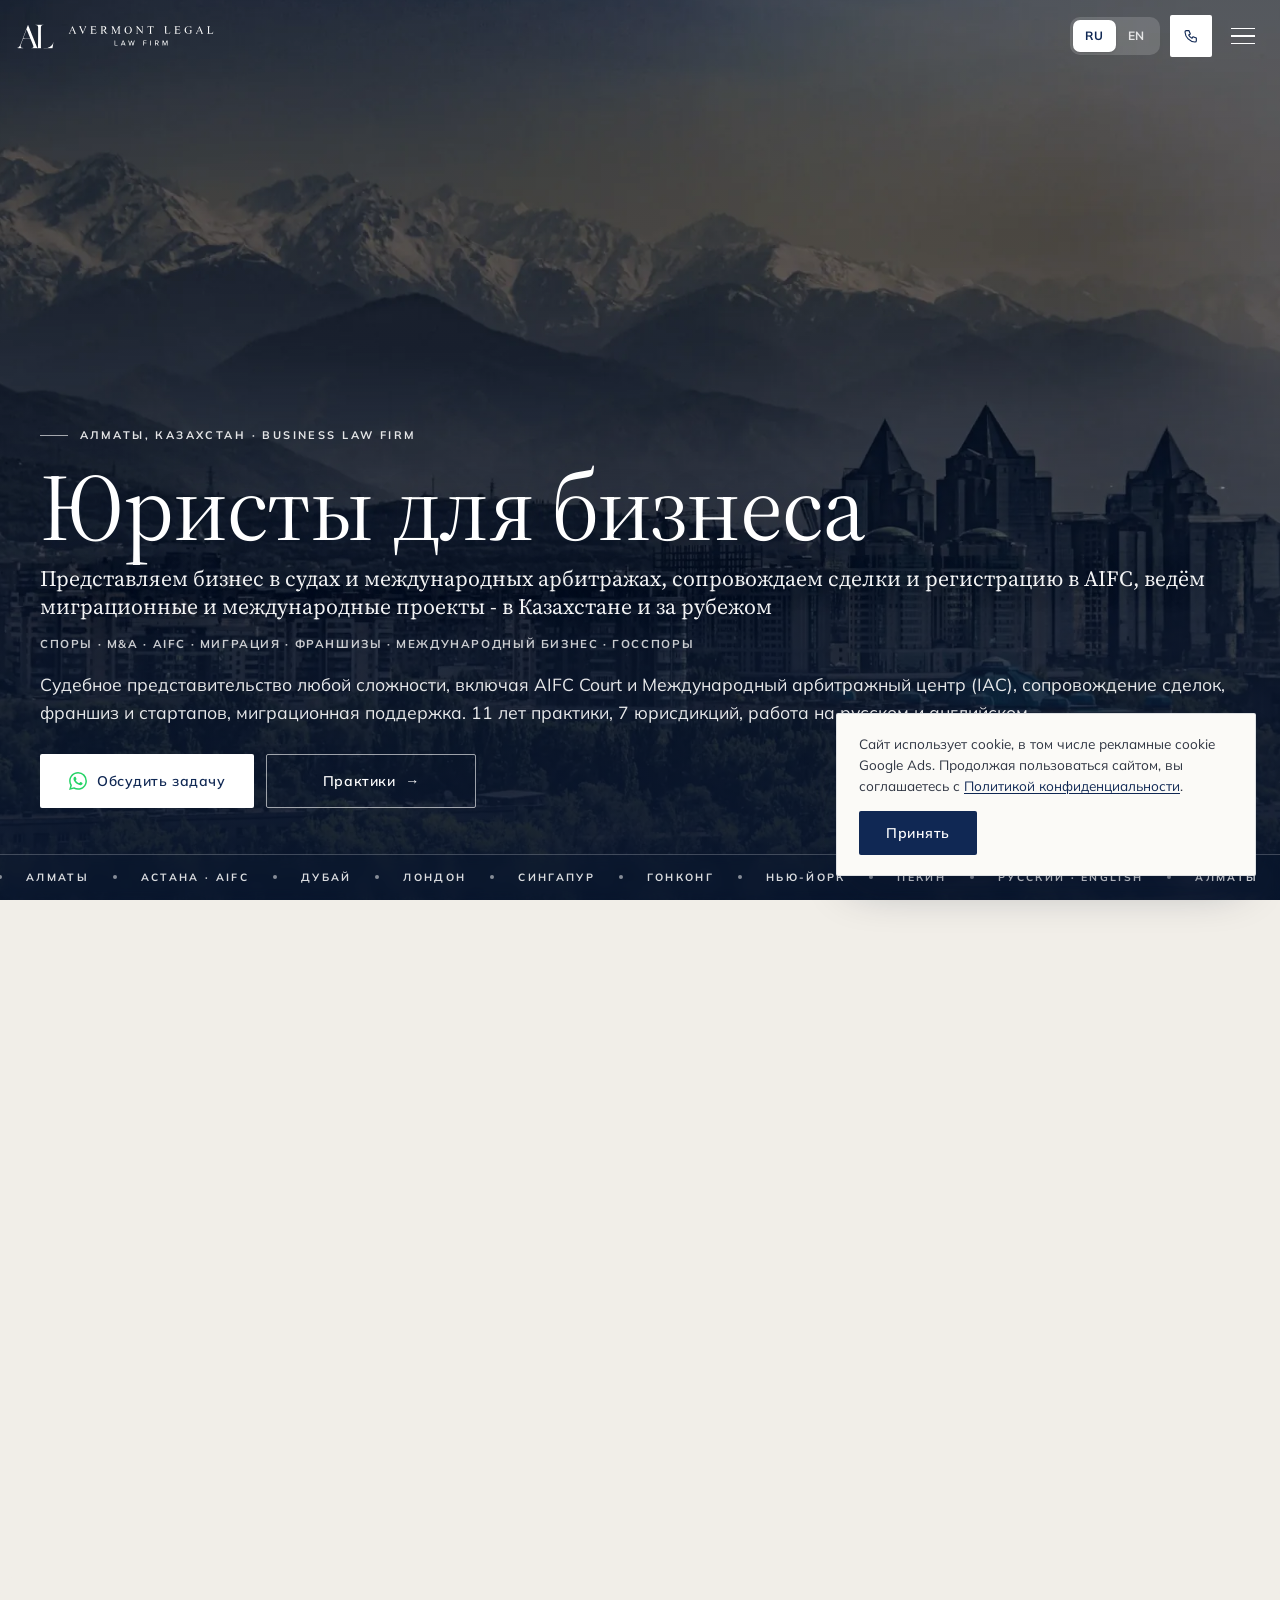
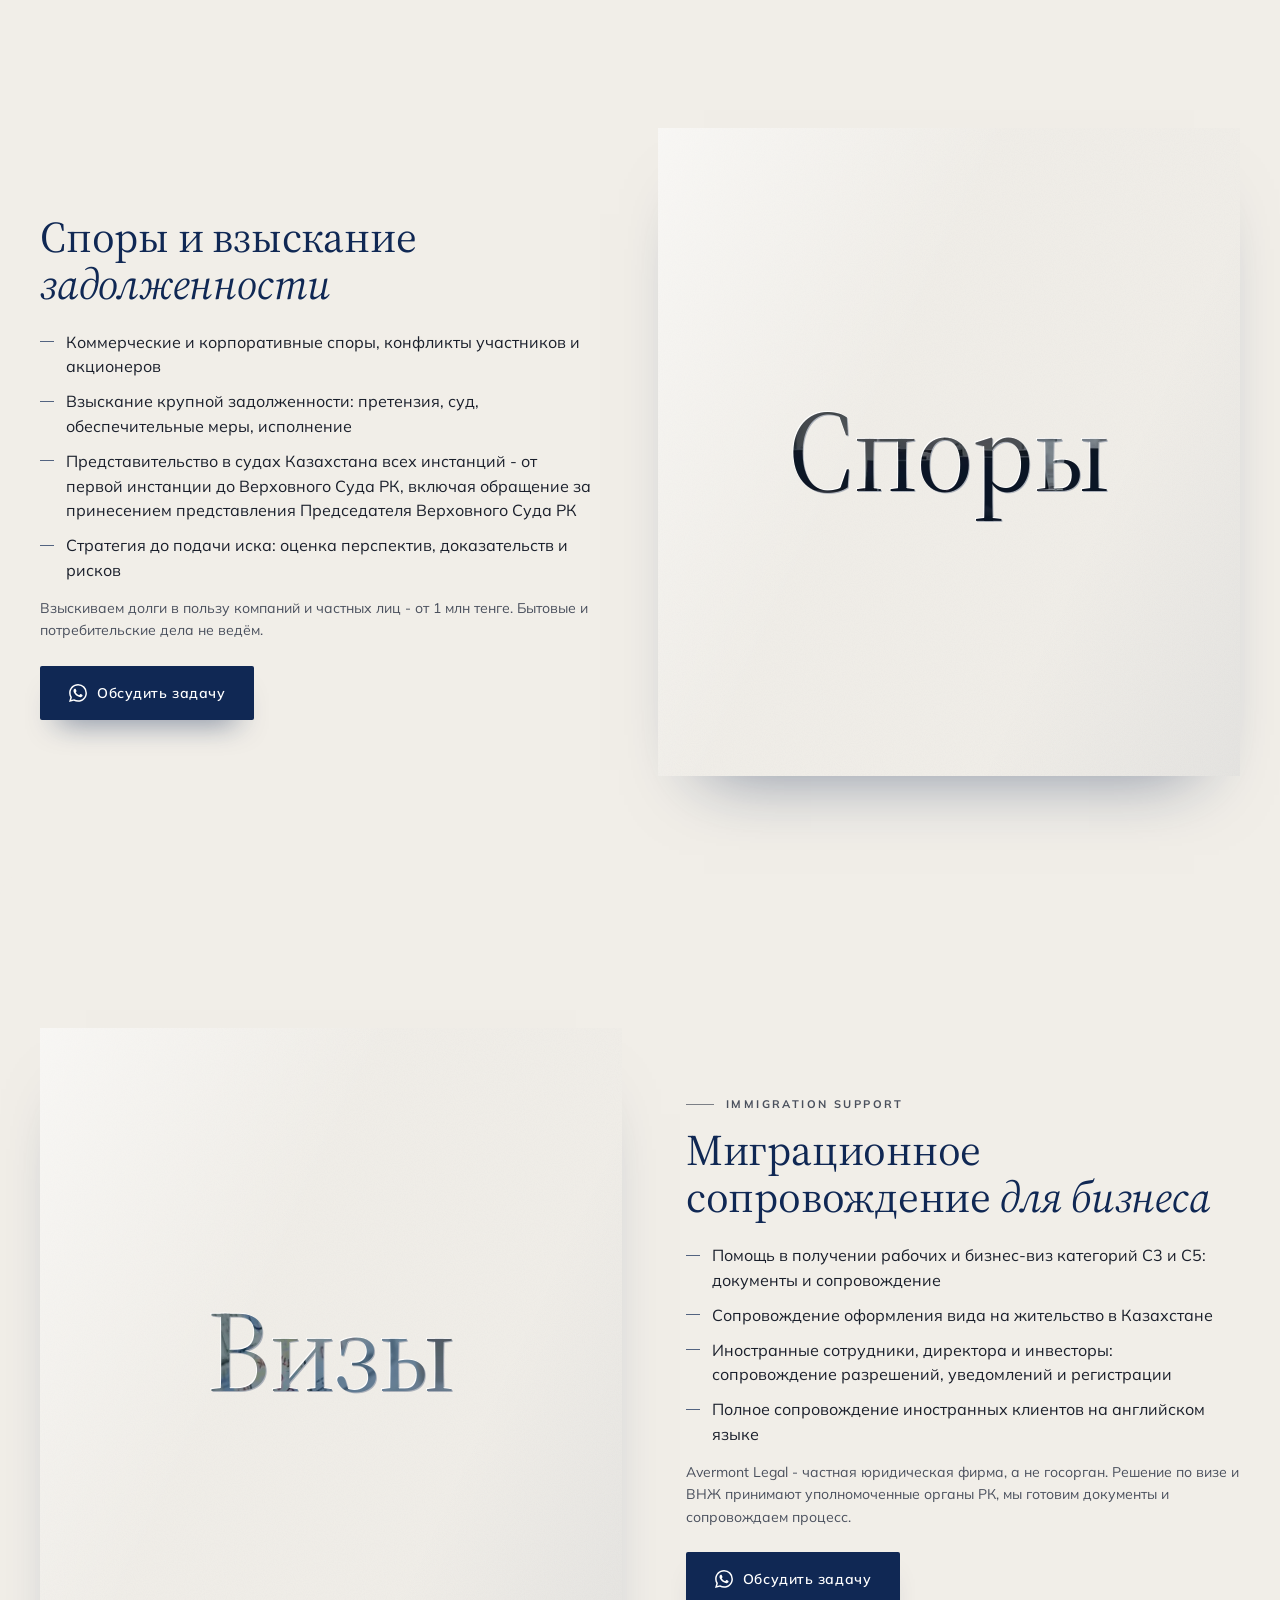
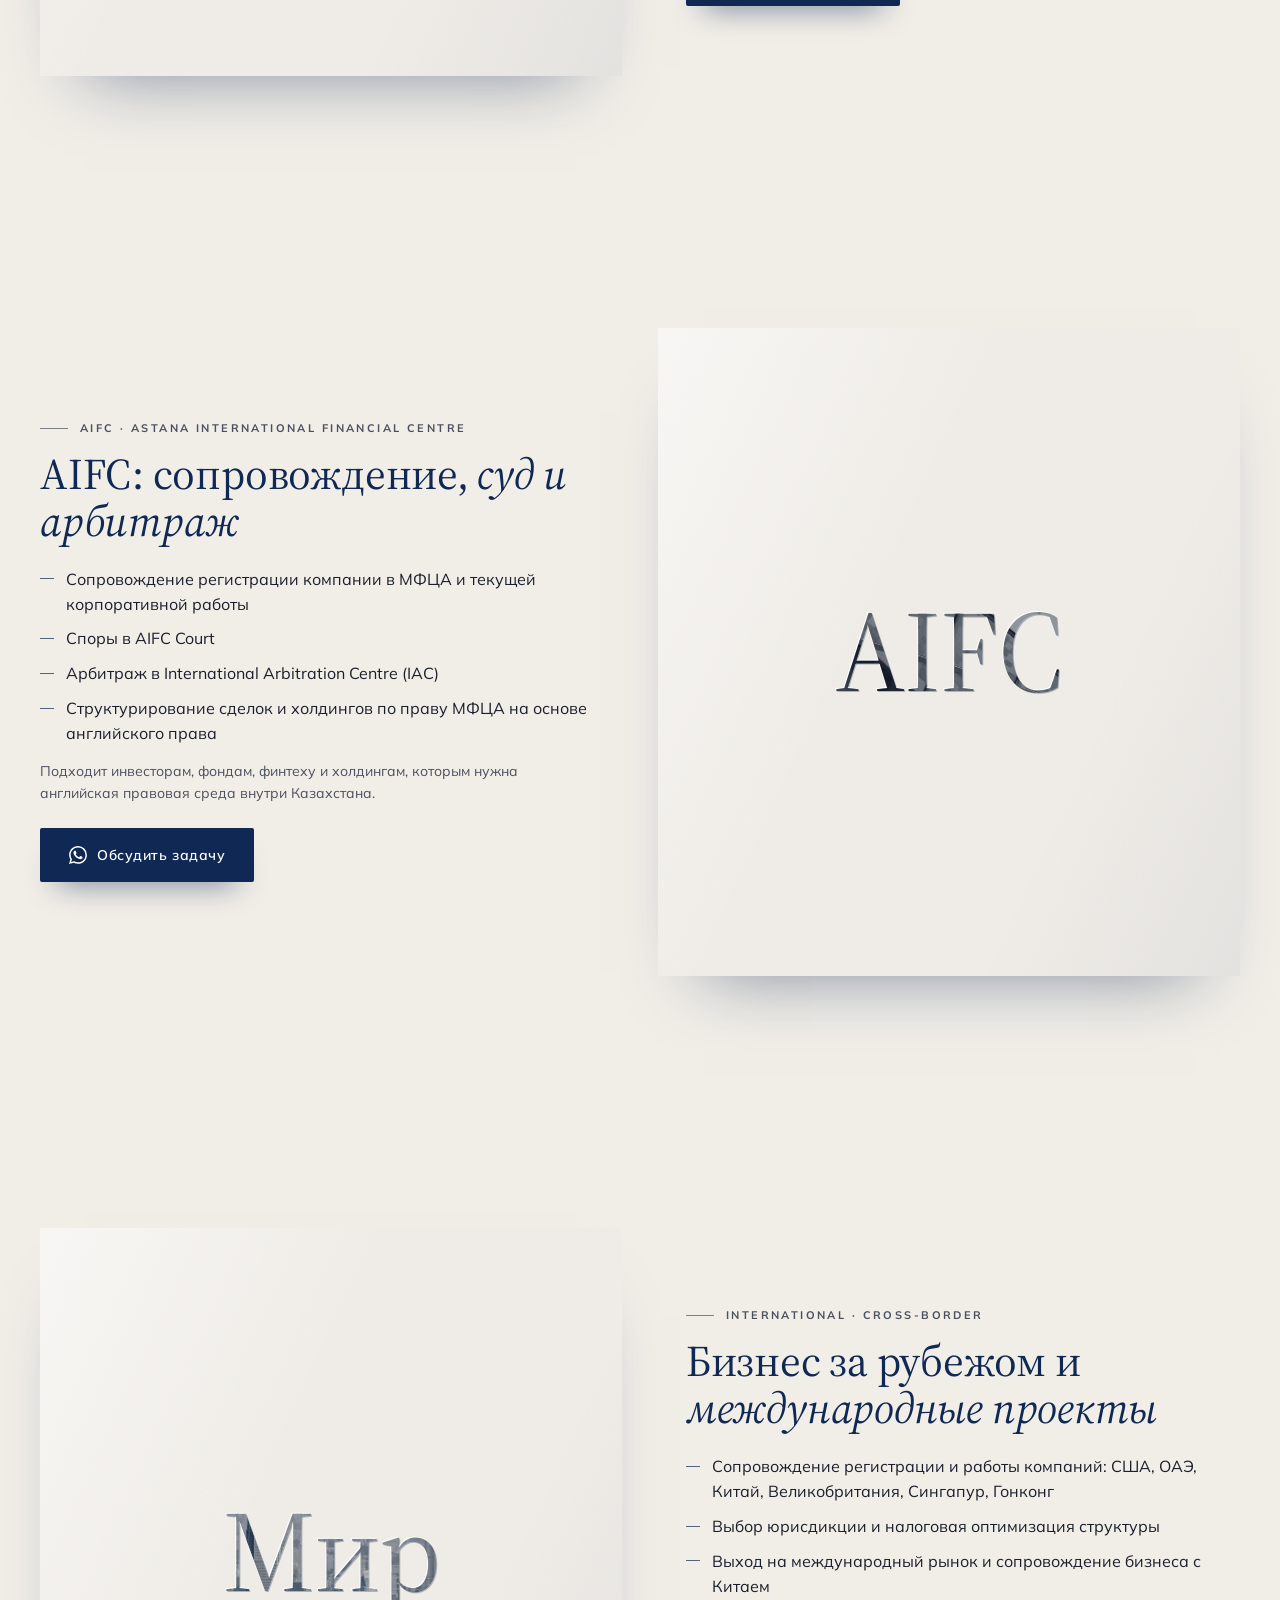
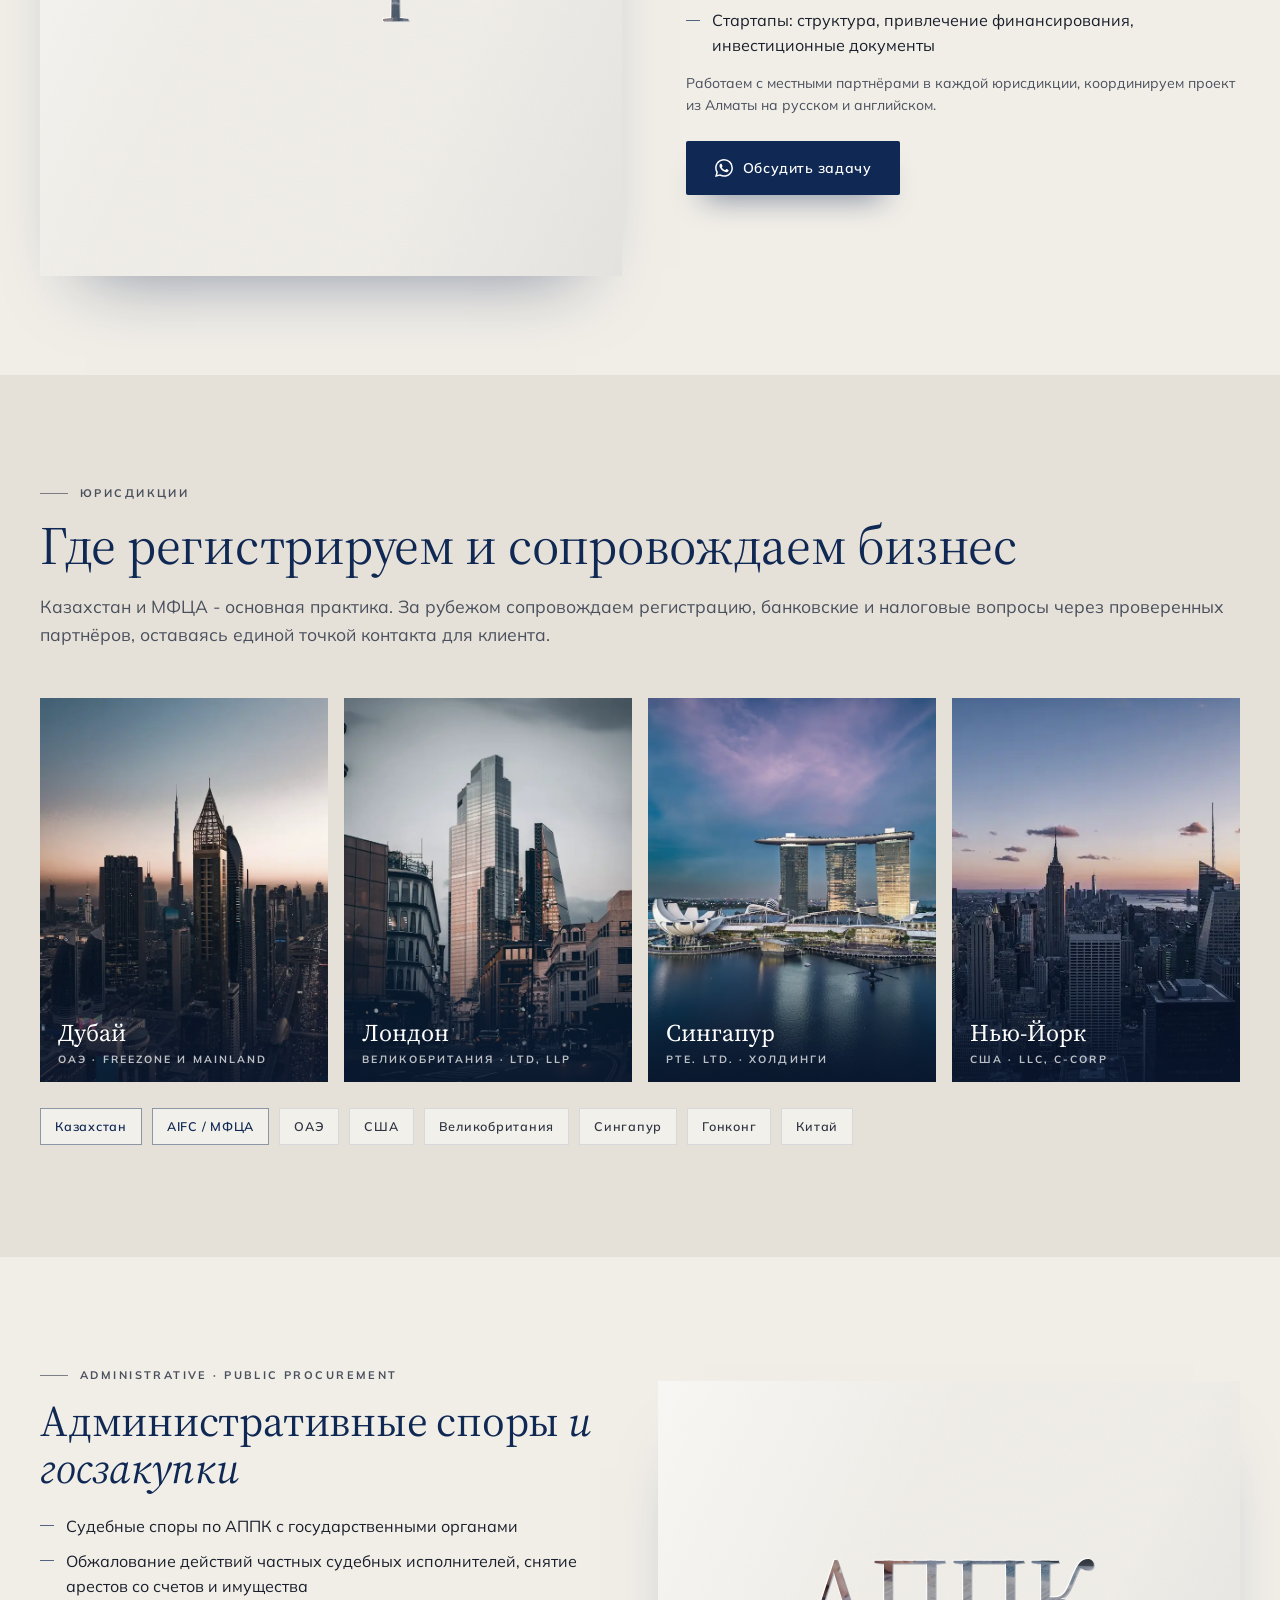
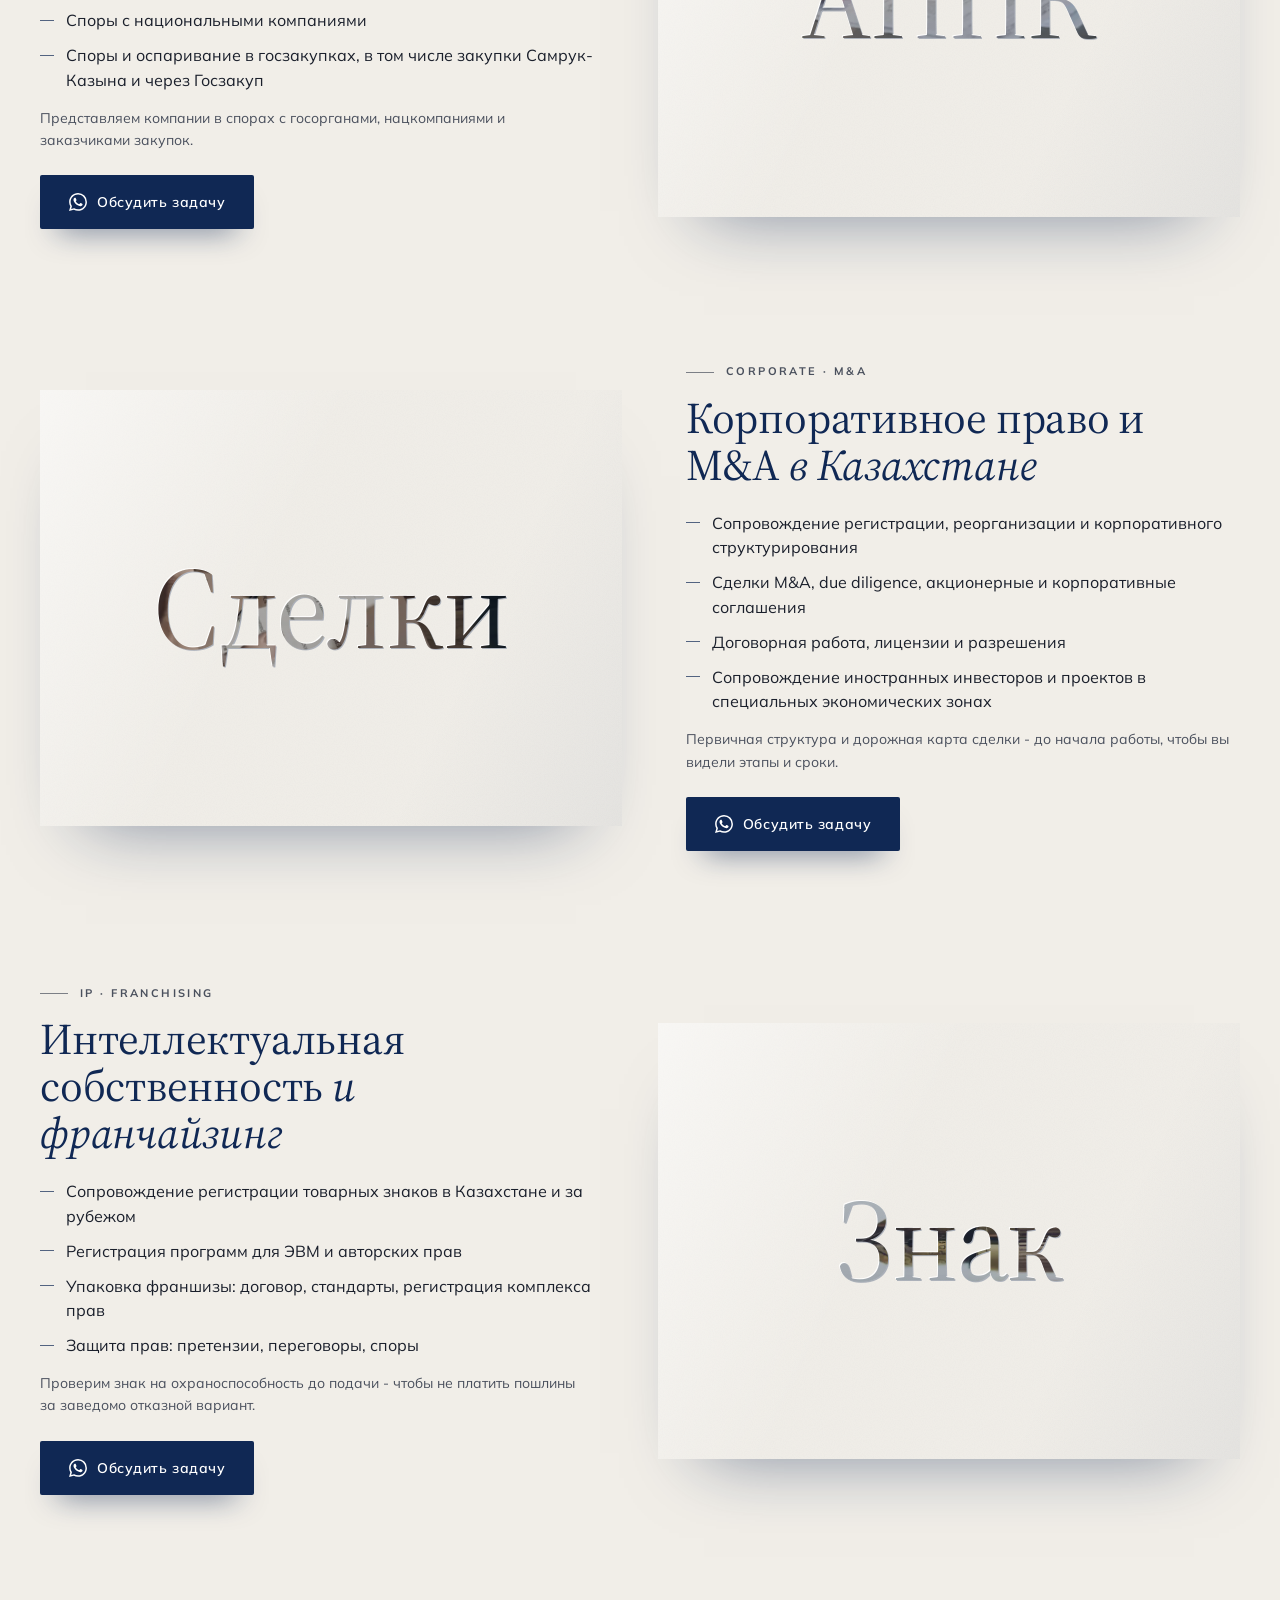
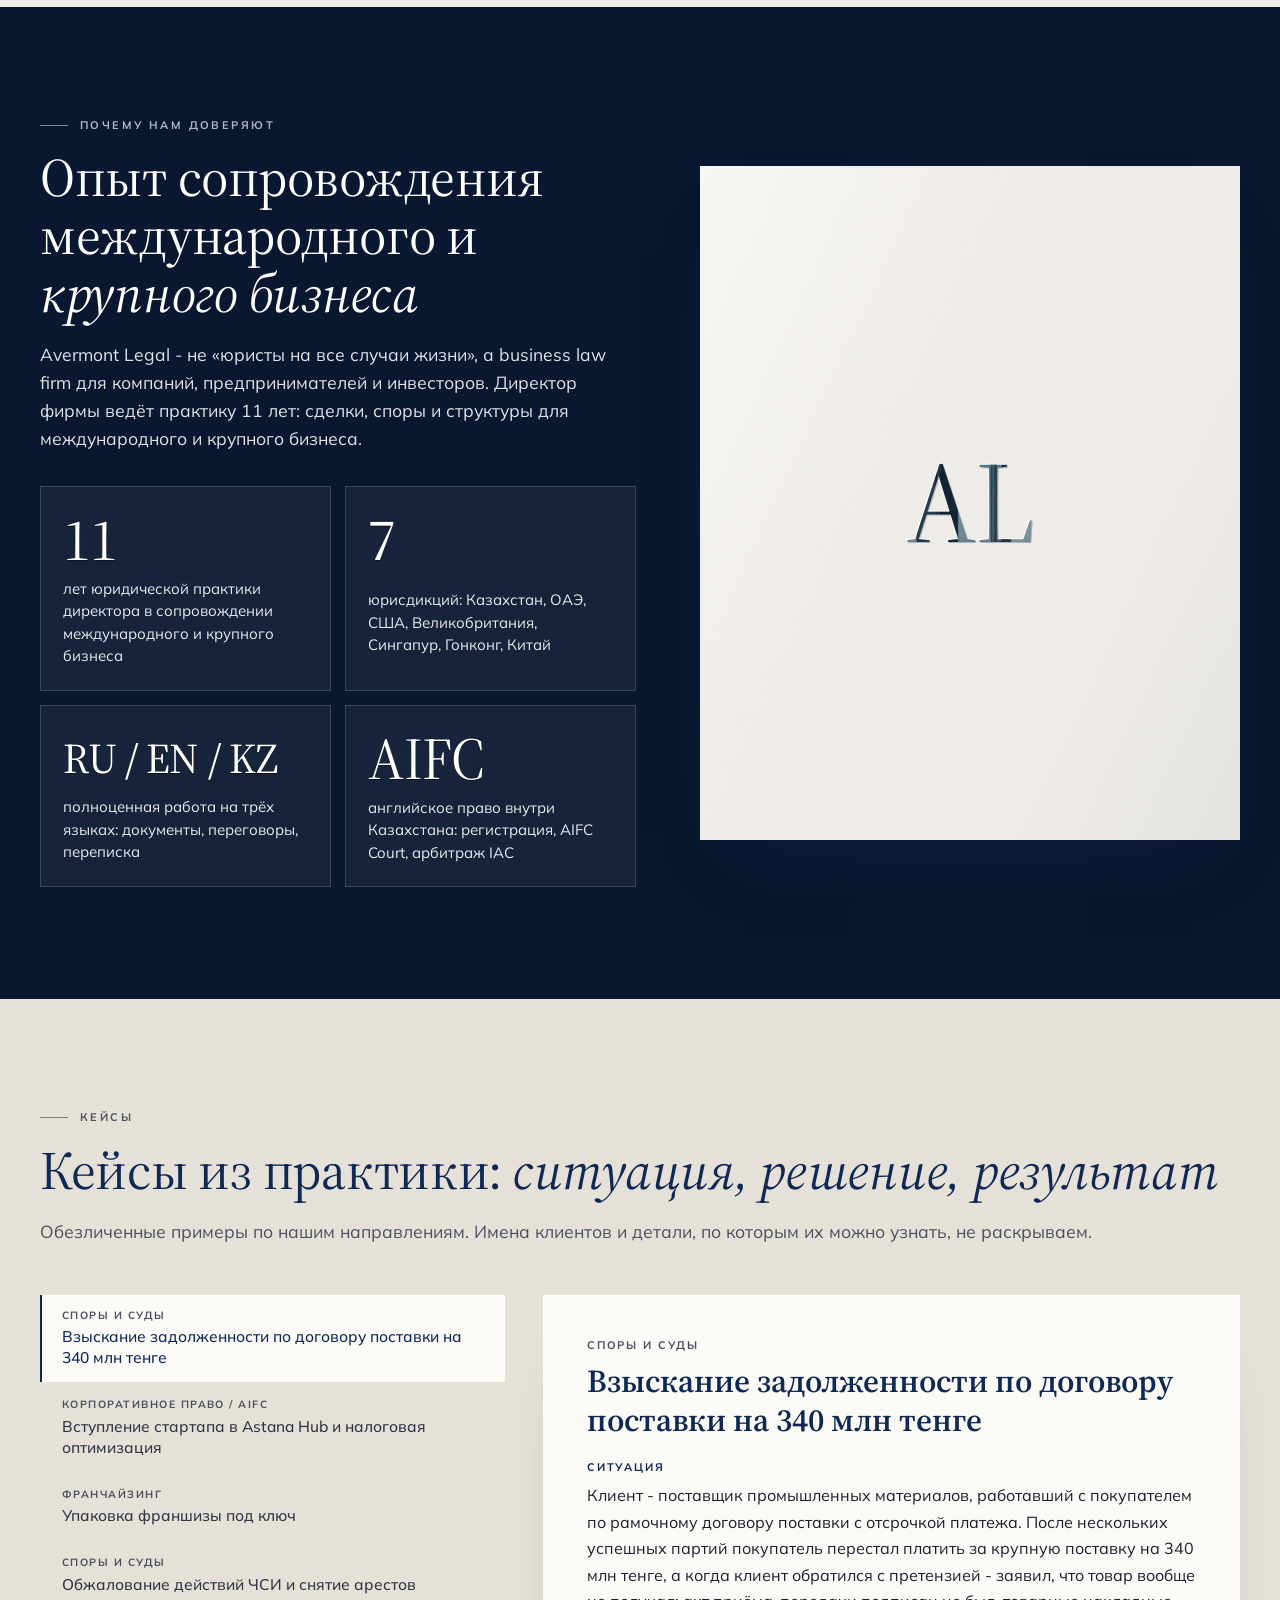
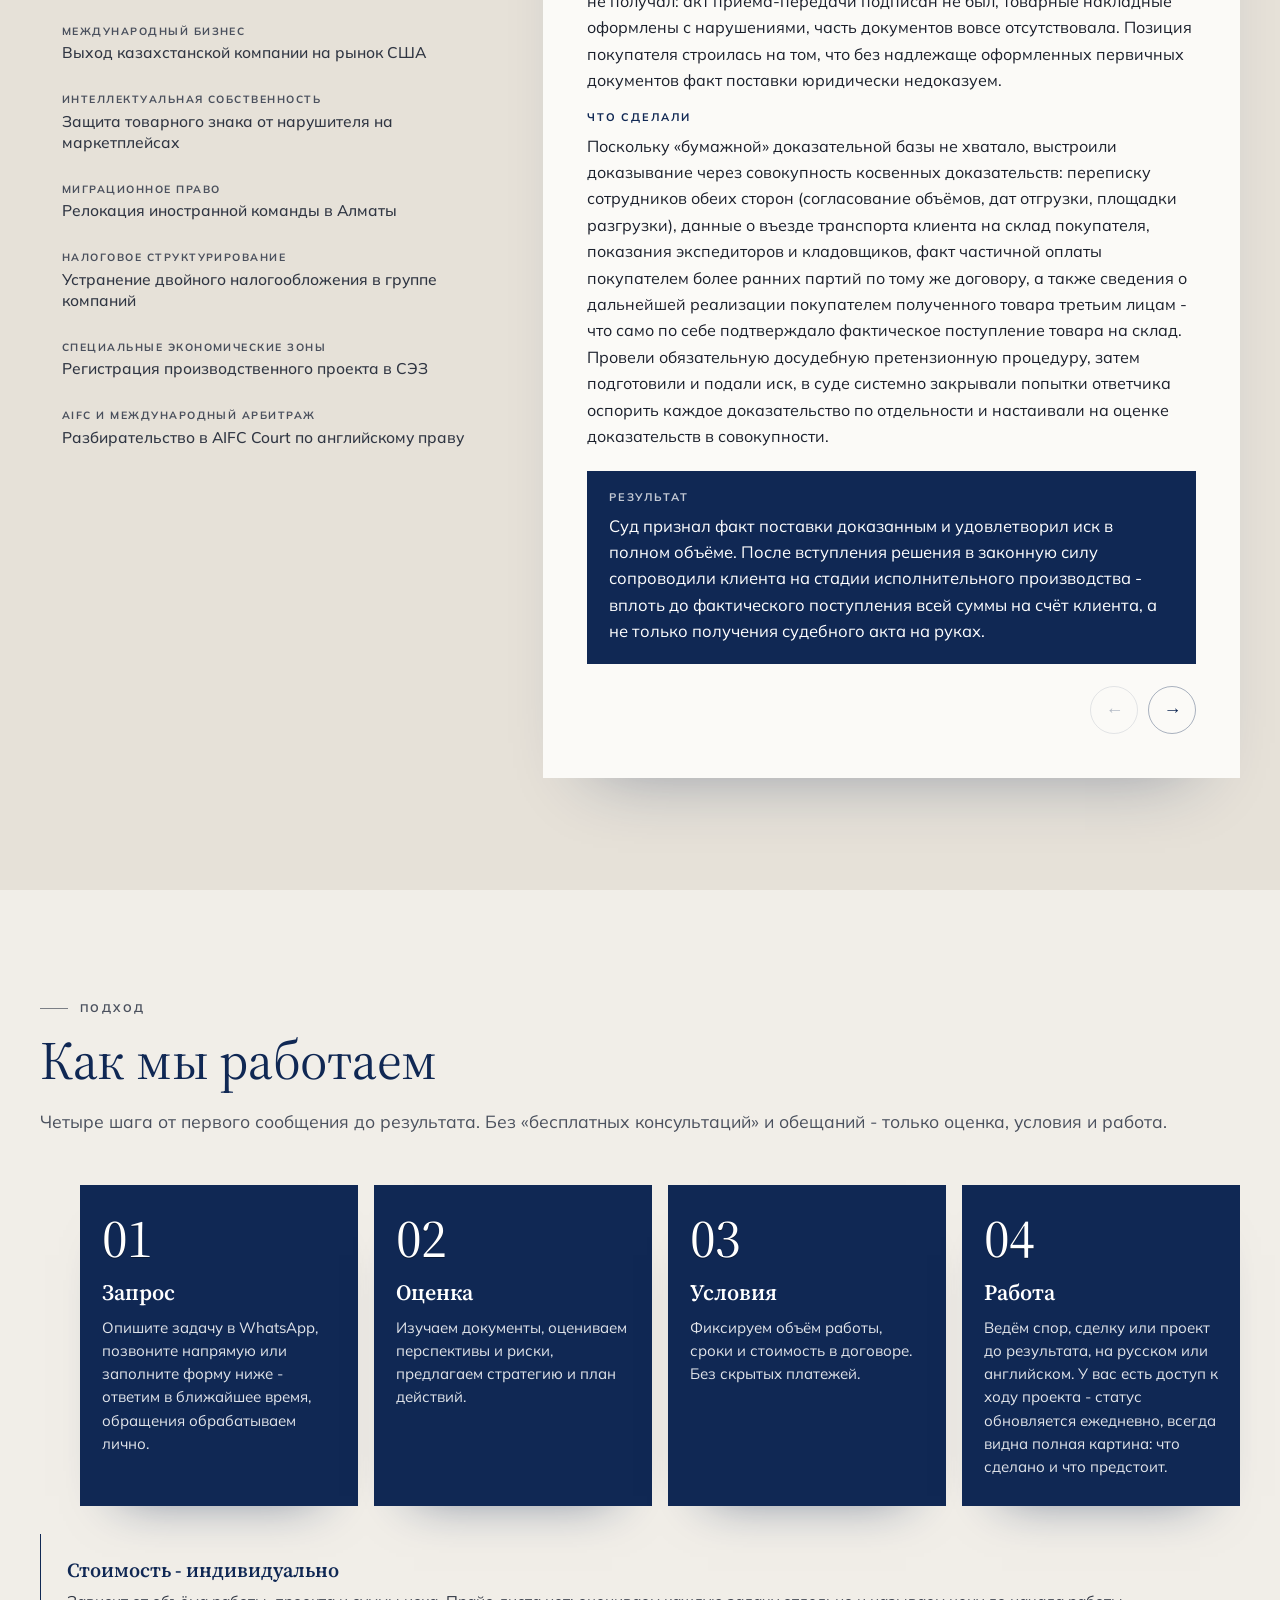
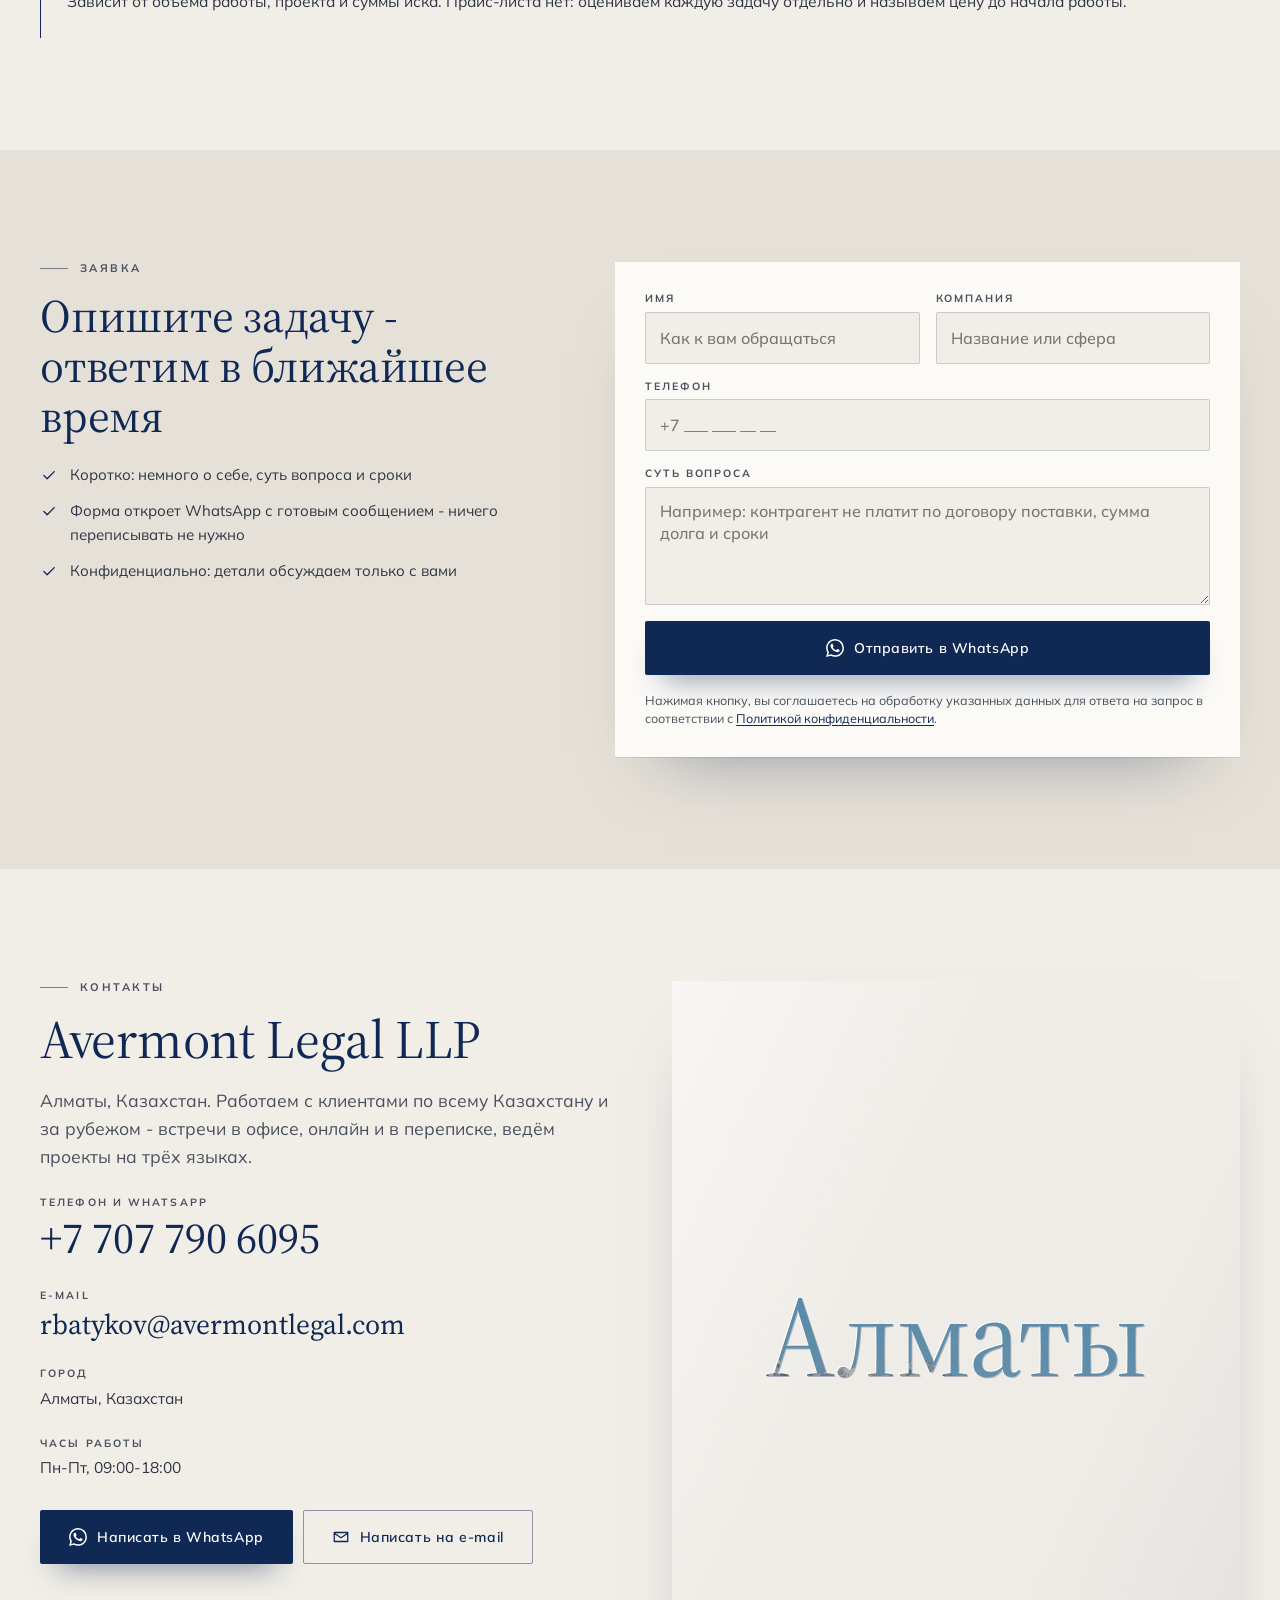
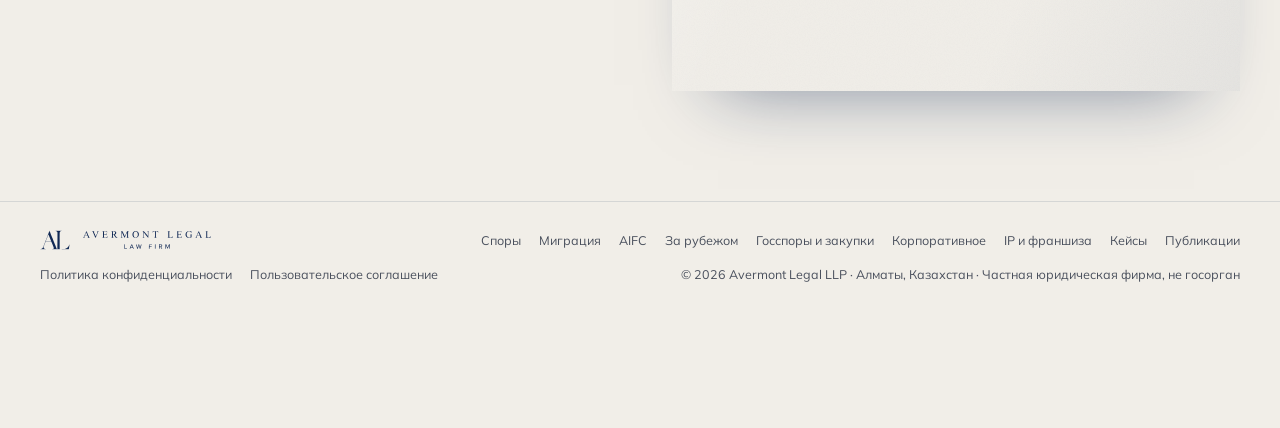
==== commit b4205cd5: "Споры: взыскание долгов в пользу компаний и частных лиц от 1 млн тенге (RU/EN), версия 20260918-3 Co" ====
--- a/index.html
+++ b/index.html
@@ -30,7 +30,7 @@
 <link href="https://fonts.googleapis.com/css2?family=Source+Serif+4:ital,opsz,wght@0,8..60,400;0,8..60,500;0,8..60,600;1,8..60,400&family=Mulish:wght@400;500;600;700&display=swap" rel="stylesheet">
 <link rel="preload" as="image" href="assets/hero.webp" media="(min-width:761px)">
 <link rel="preload" as="image" href="assets/hero-m.webp" media="(max-width:760px)">
-<link rel="stylesheet" href="styles.css?v=20260918-2">
+<link rel="stylesheet" href="styles.css?v=20260918-3">
 <script type="application/ld+json">
 {
   "@context": "https://schema.org",
@@ -160,7 +160,7 @@
           <li data-i="p1.l3">Представительство в судах Казахстана всех инстанций - от первой инстанции до Верховного Суда РК, включая обращение за принесением представления Председателя Верховного Суда РК</li>
           <li data-i="p1.l4">Стратегия до подачи иска: оценка перспектив, доказательств и рисков</li>
         </ul>
-        <p class="note" data-i="p1.note">Работаем с бизнесом и существенными суммами. Бытовые и потребительские дела не ведём.</p>
+        <p class="note keep" data-i="p1.note">Взыскиваем долги в пользу компаний и частных лиц - от 1 млн тенге. Бытовые и потребительские дела не ведём.</p>
         <div class="cta"><a class="btn btn-solid" data-wa="spory" href="https://wa.me/77077906095" target="_blank" rel="noopener"><svg width="18" height="18" aria-hidden="true"><use href="#ic-wa"/></svg><span data-i="cta.wa">Обсудить задачу</span></a></div>
       </div>
       <div class="frame" style="--fp:50% 50%">
@@ -607,7 +607,7 @@
   <a data-wa="hero" href="https://wa.me/77077906095" target="_blank" rel="noopener"><svg width="16" height="16" aria-hidden="true"><use href="#ic-wa"/></svg>WhatsApp</a>
 </div>
 
-<script src="script.js?v=20260918-2" defer></script>
-<script src="pubs.js?v=20260918-2" defer></script>
+<script src="script.js?v=20260918-3" defer></script>
+<script src="pubs.js?v=20260918-3" defer></script>
 </body>
 </html>
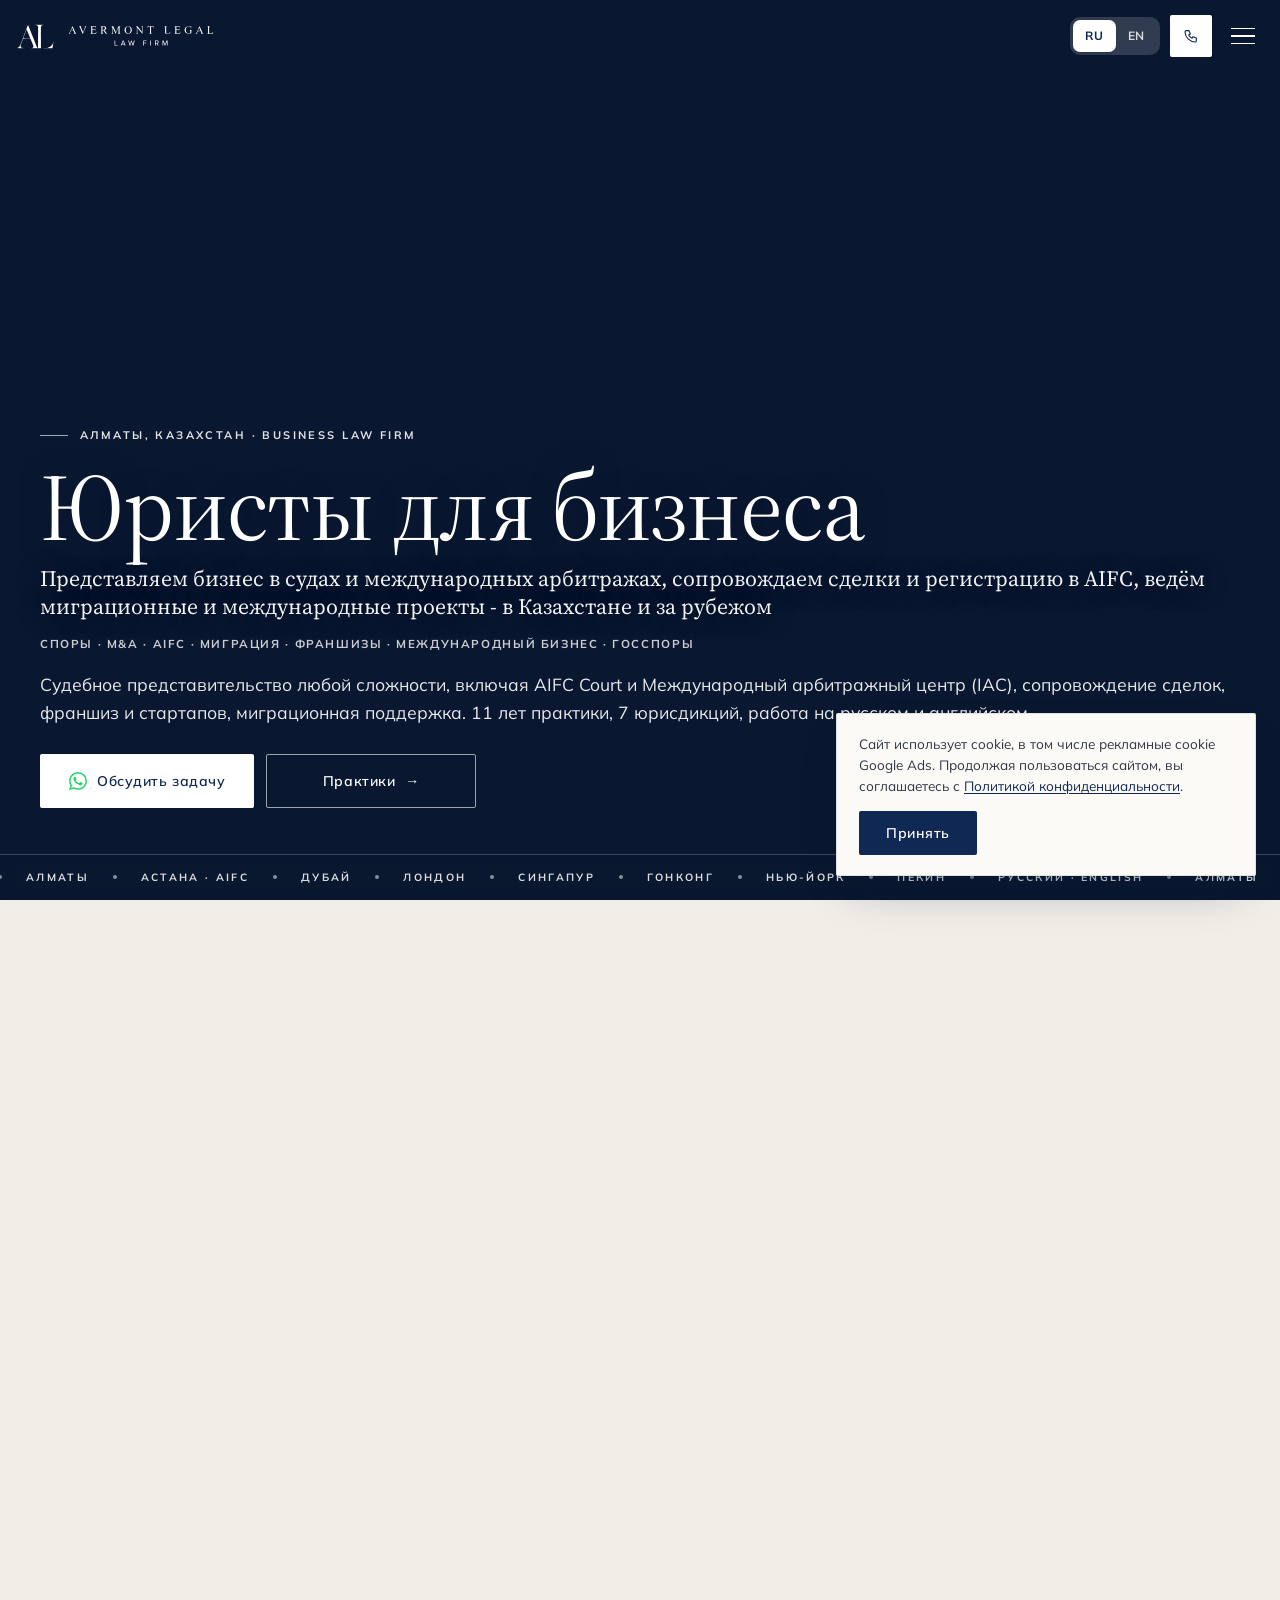
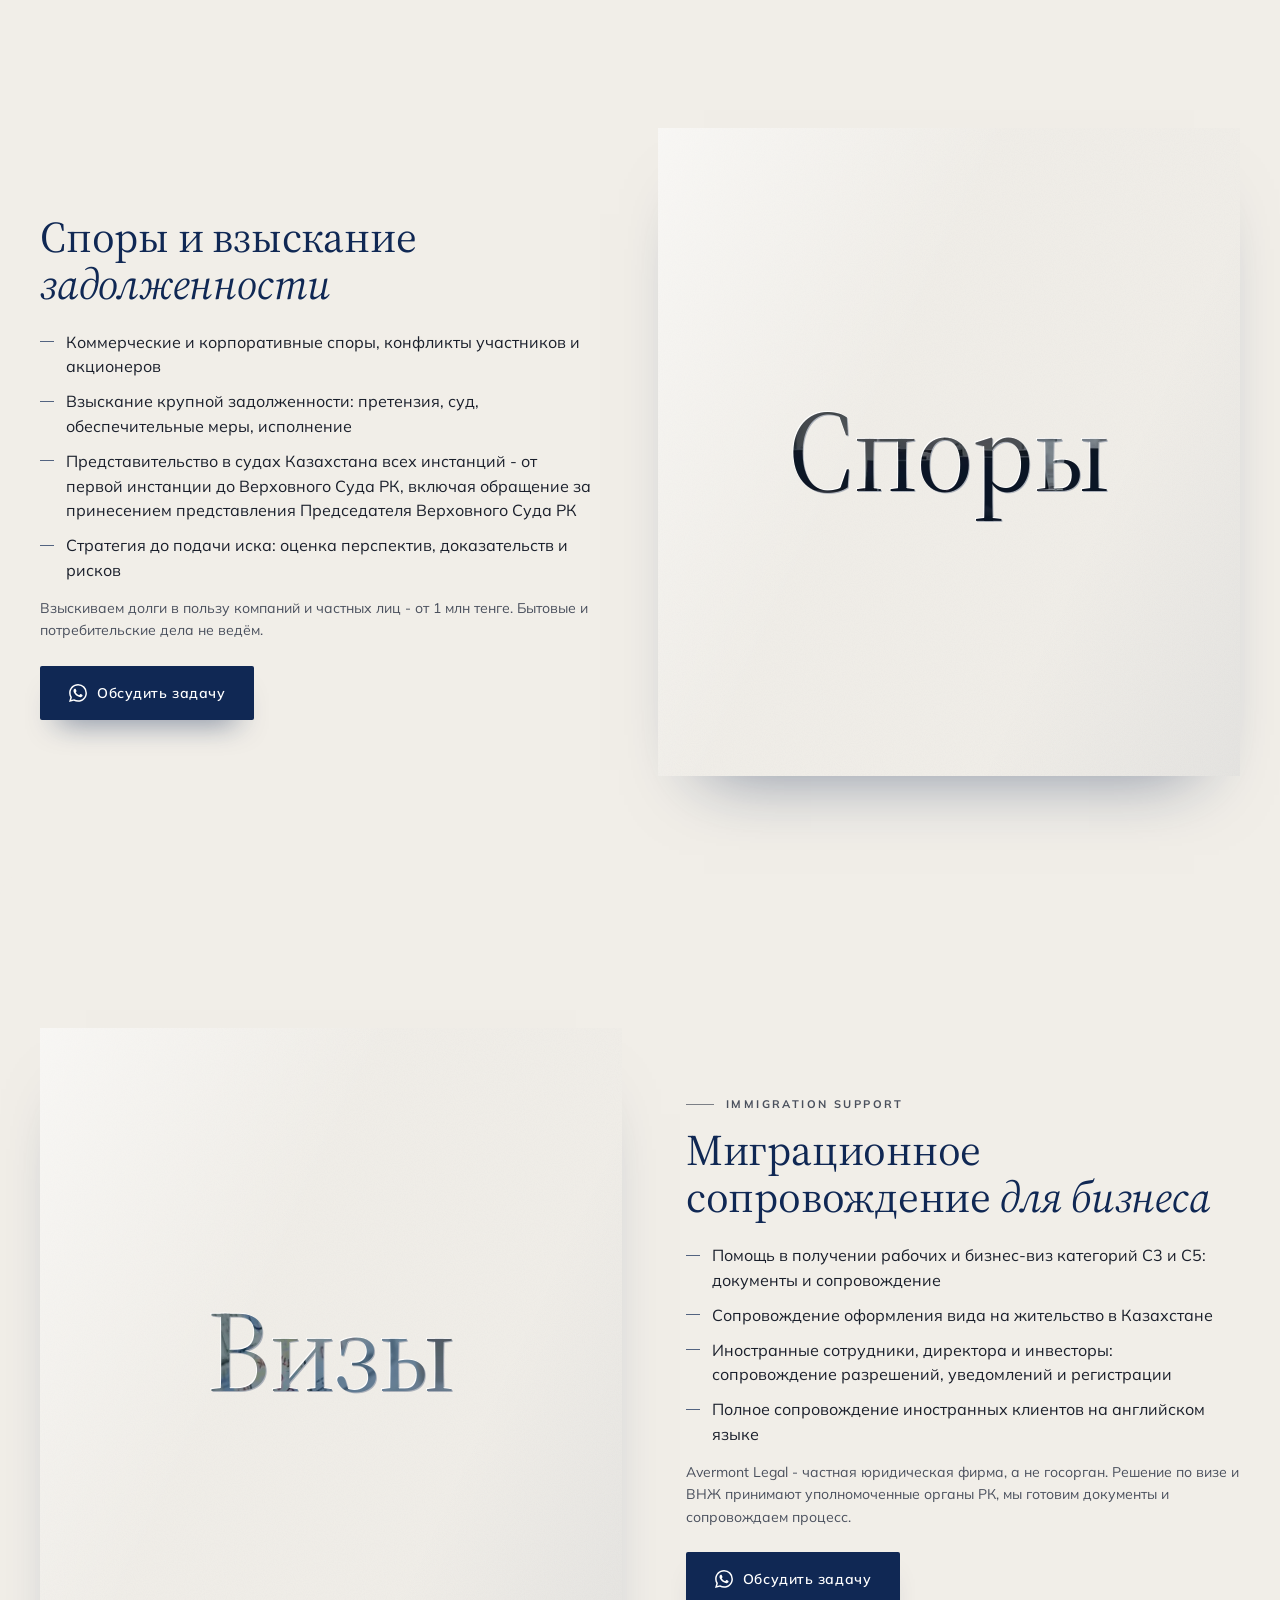
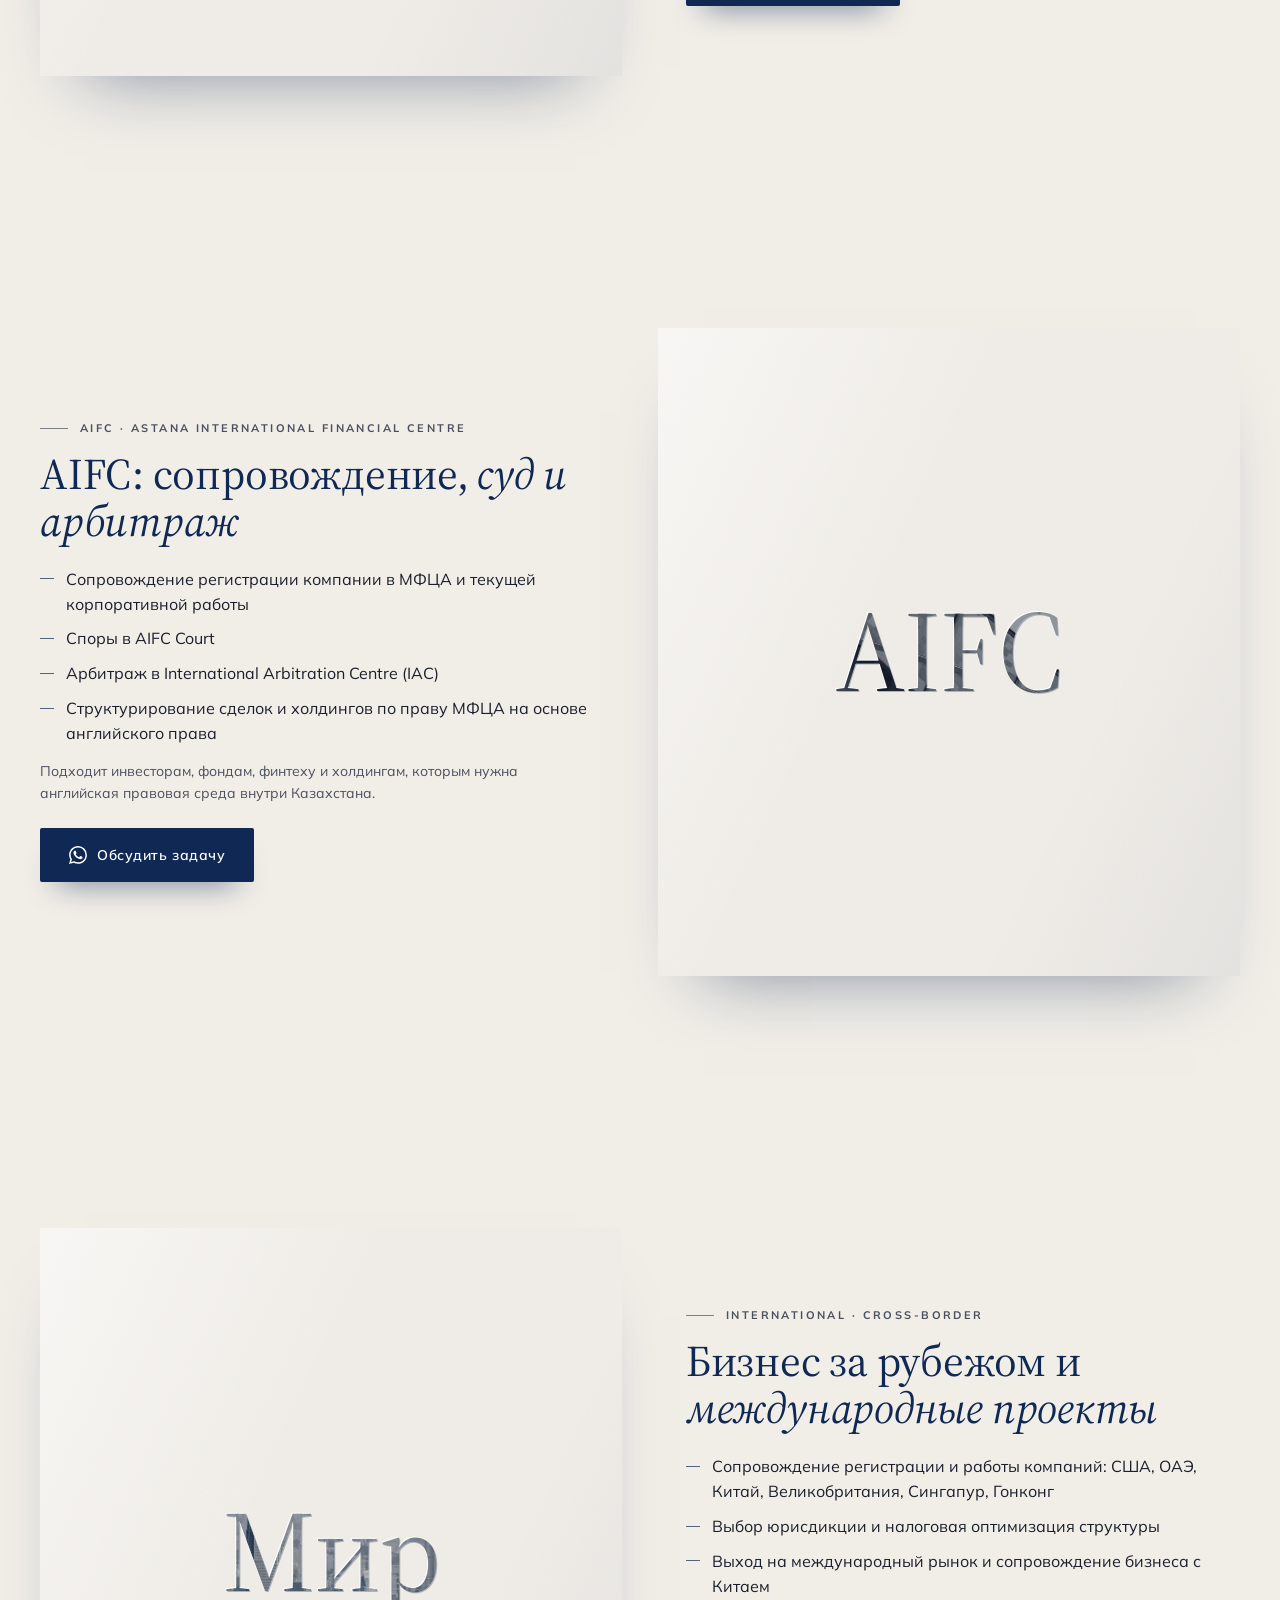
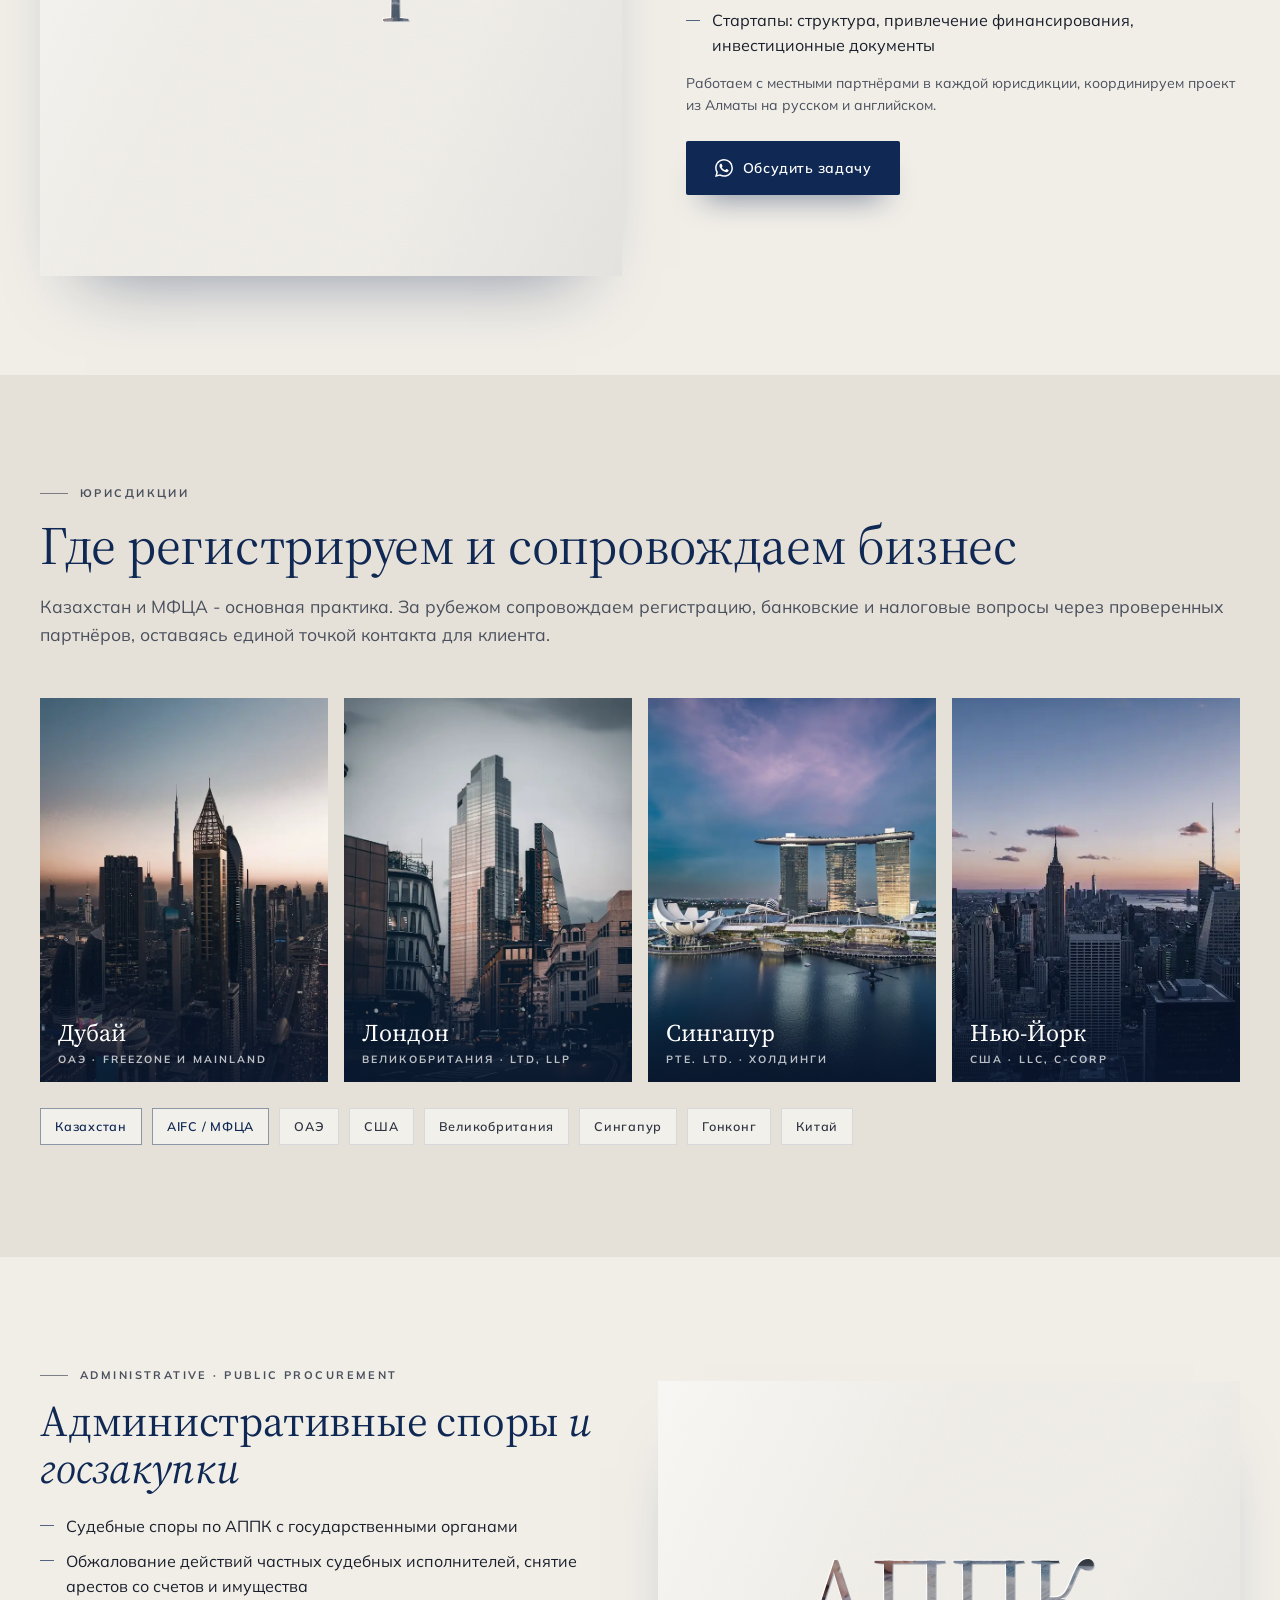
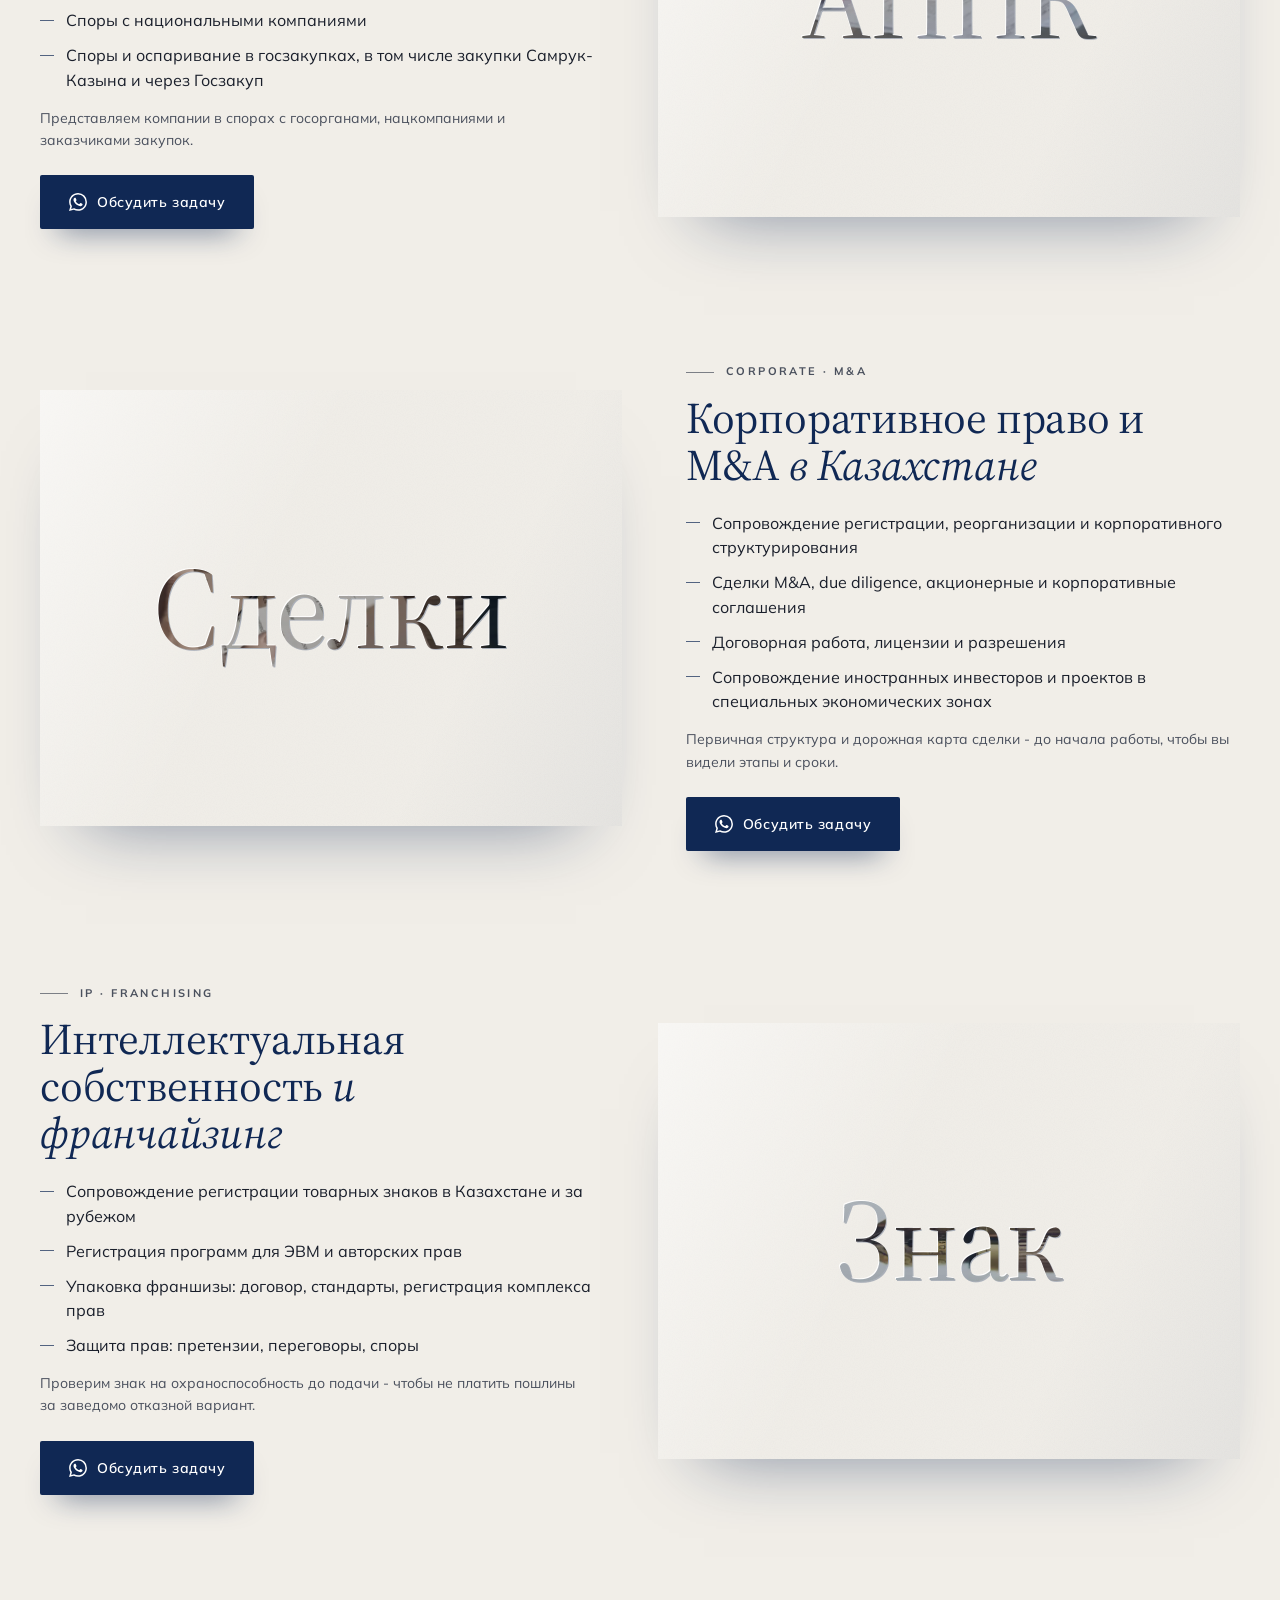
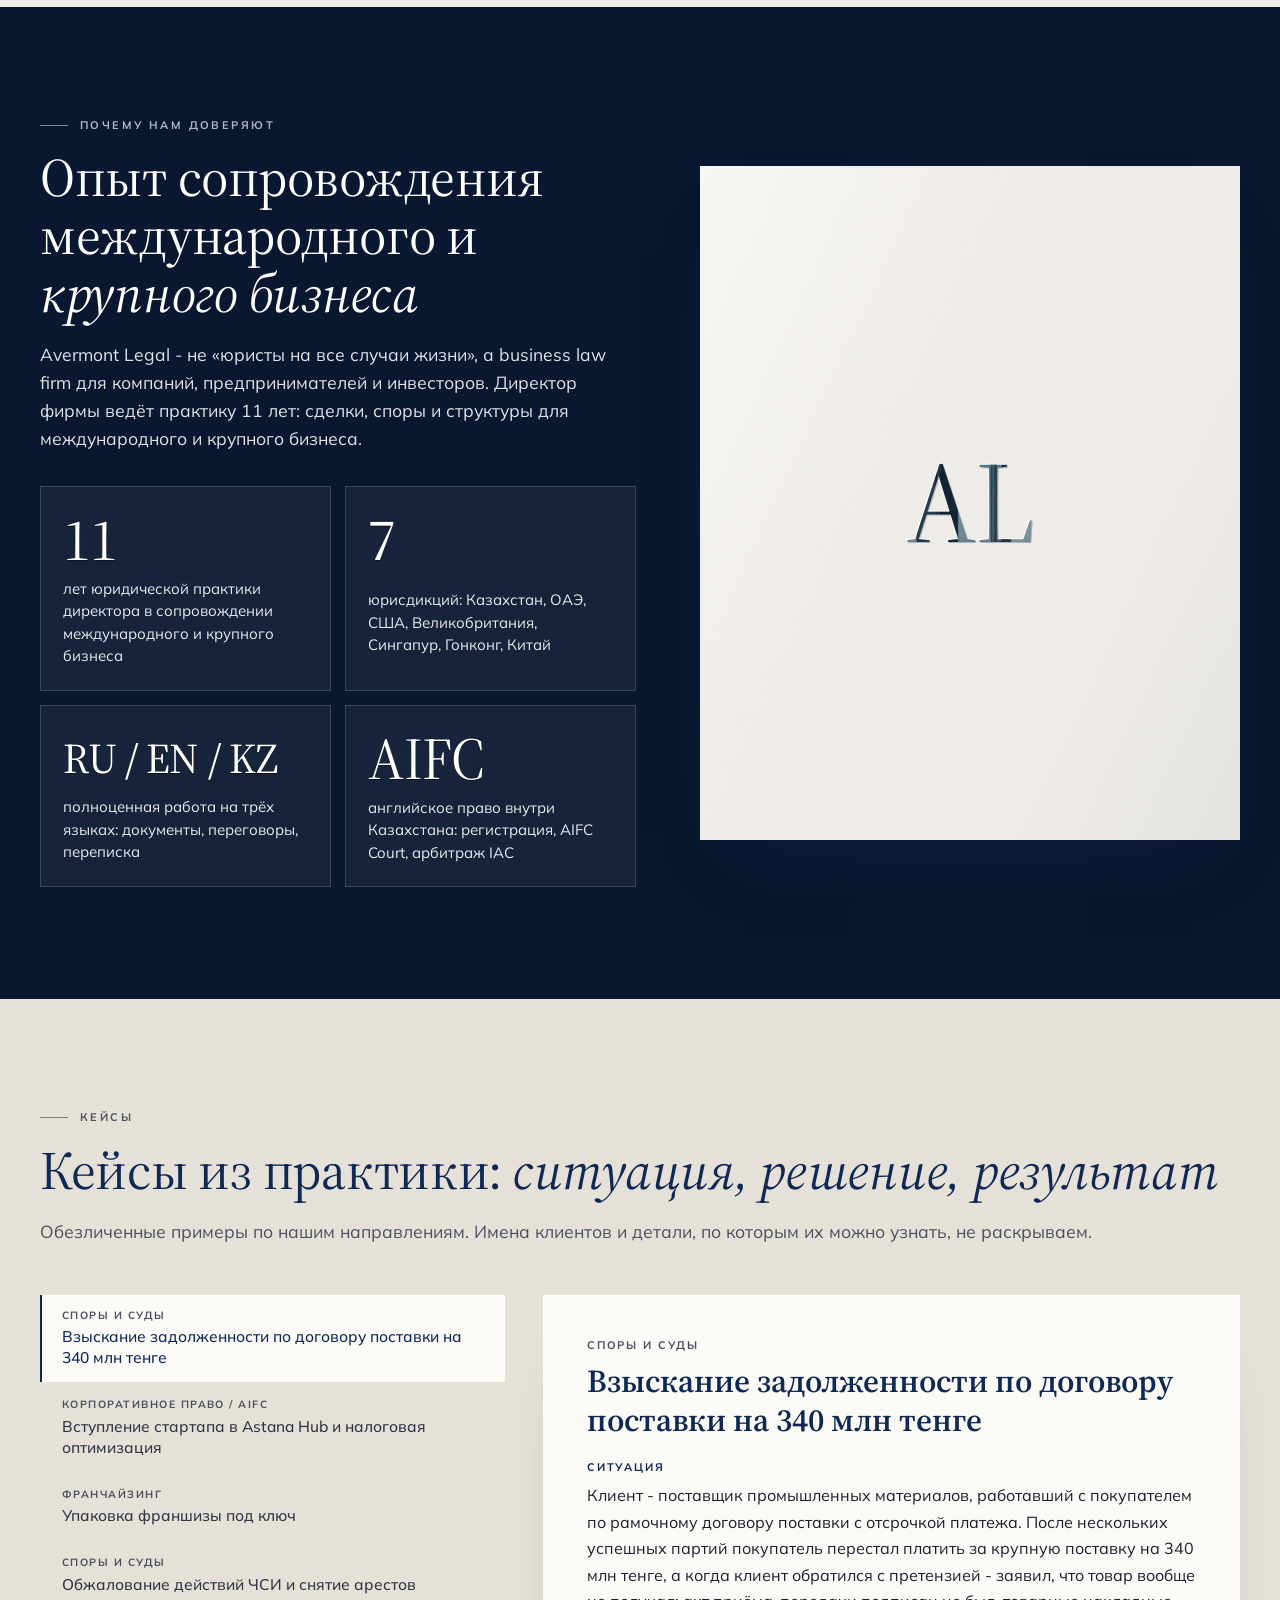
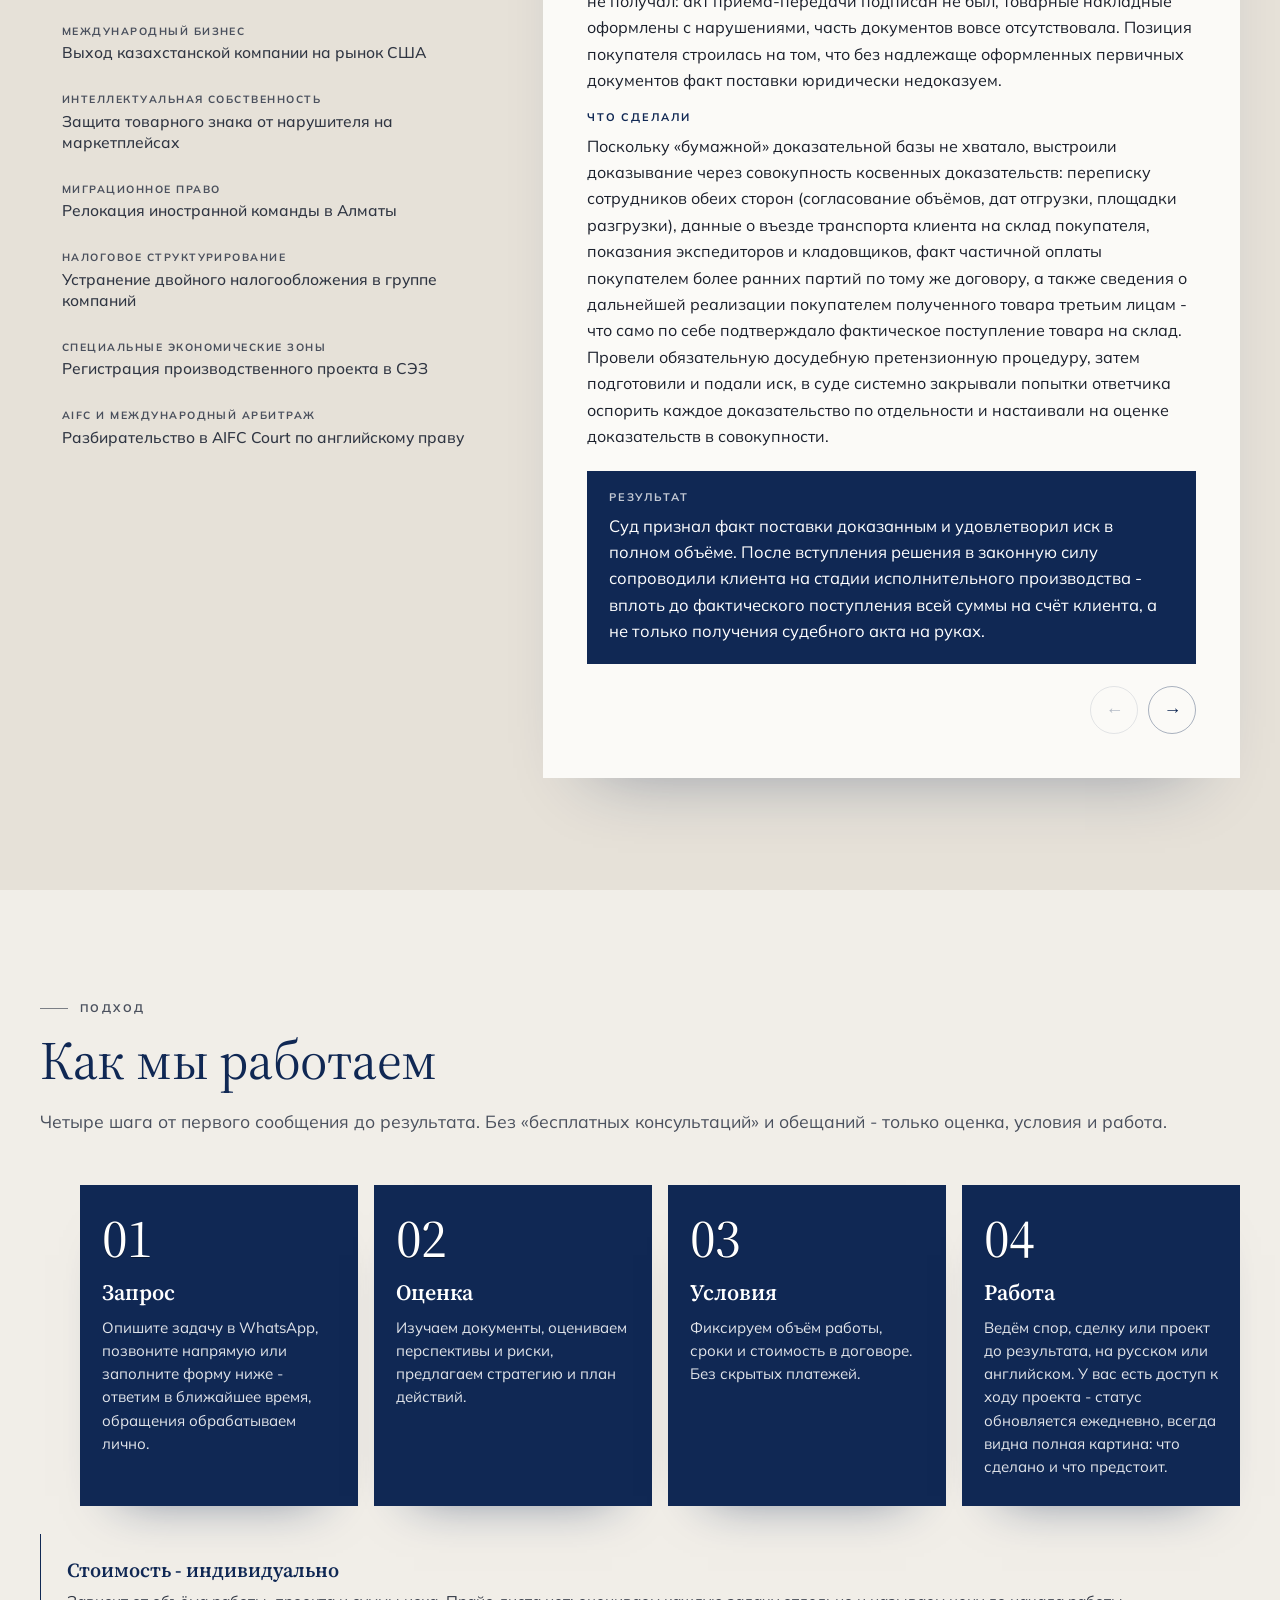
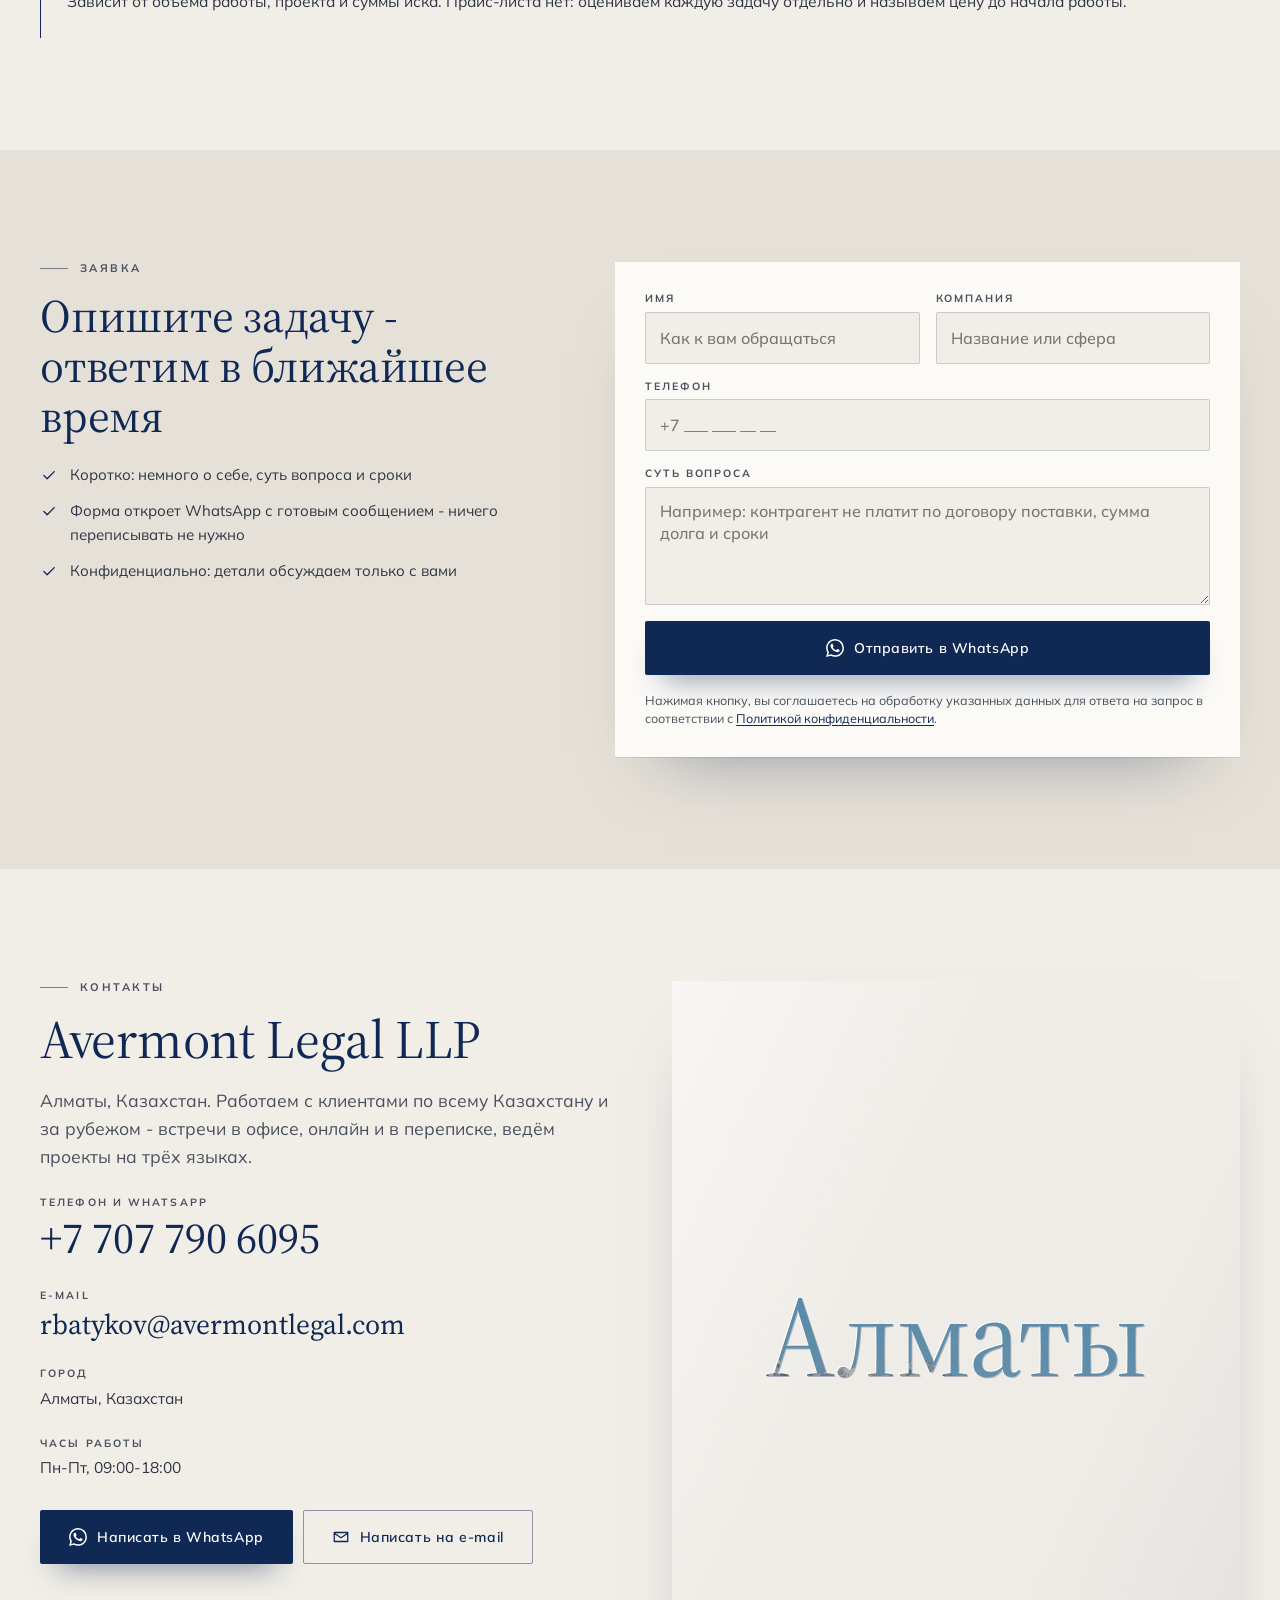
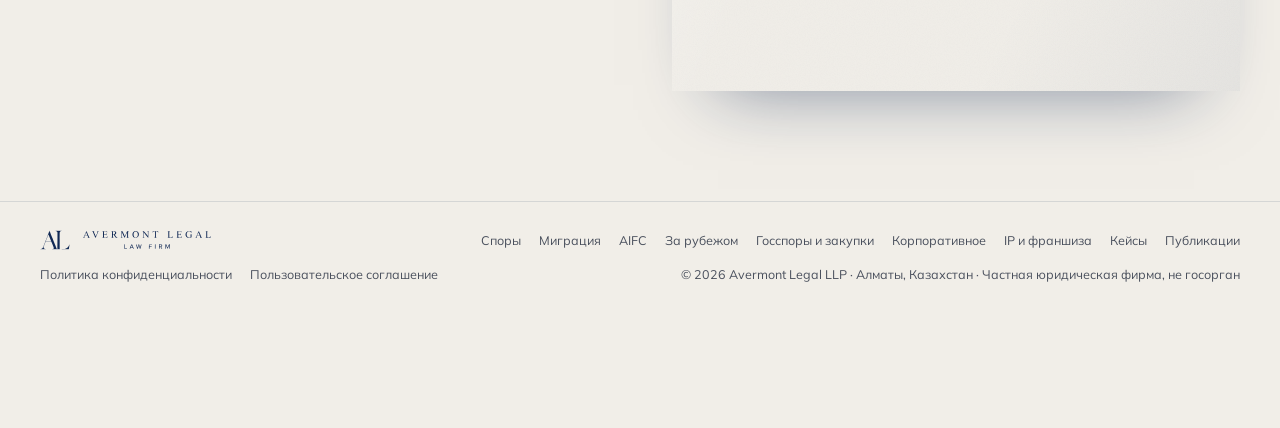
==== commit c7d9ea29: "Конверсии Google Ads: тег AW-18465918620 и три цели, версия ассетов 20260922-1 Звонок - QknnCJOqlIEd" ====
--- a/index.html
+++ b/index.html
@@ -30,7 +30,7 @@
 <link href="https://fonts.googleapis.com/css2?family=Source+Serif+4:ital,opsz,wght@0,8..60,400;0,8..60,500;0,8..60,600;1,8..60,400&family=Mulish:wght@400;500;600;700&display=swap" rel="stylesheet">
 <link rel="preload" as="image" href="assets/hero.webp" media="(min-width:761px)">
 <link rel="preload" as="image" href="assets/hero-m.webp" media="(max-width:760px)">
-<link rel="stylesheet" href="styles.css?v=20260918-3">
+<link rel="stylesheet" href="styles.css?v=20260922-1">
 <script type="application/ld+json">
 {
   "@context": "https://schema.org",
@@ -59,6 +59,21 @@
   ]}
 }
 </script>
+<!-- Google Ads (gtag.js) -->
+<script async src="https://www.googletagmanager.com/gtag/js?id=AW-18465918620"></script>
+<script>
+window.dataLayer = window.dataLayer || [];
+function gtag(){dataLayer.push(arguments);}
+gtag('js', new Date());
+gtag('config', 'AW-18465918620');
+/* Ярлыки конверсий Google Ads. Вешаются в script.js (conv), переход по ссылке не блокируем. */
+window.AL_CONV = {
+  phone:   'AW-18465918620/QknnCJOqlIEdEJydnuVE',
+  contact: 'AW-18465918620/n1M-COKglIEdEJydnuVE',
+  mail:    'AW-18465918620/n1M-COKglIEdEJydnuVE',
+  lead:    'AW-18465918620/u89bCKfxjIEdEJydnuVE'
+};
+</script>
 <script src="https://lead-bot.sultan-askarov-kz.workers.dev/t.js" data-site="avermontlegal" defer></script>
 </head>
 <body>
@@ -607,7 +622,7 @@
   <a data-wa="hero" href="https://wa.me/77077906095" target="_blank" rel="noopener"><svg width="16" height="16" aria-hidden="true"><use href="#ic-wa"/></svg>WhatsApp</a>
 </div>
 
-<script src="script.js?v=20260918-3" defer></script>
-<script src="pubs.js?v=20260918-3" defer></script>
+<script src="script.js?v=20260922-1" defer></script>
+<script src="pubs.js?v=20260922-1" defer></script>
 </body>
 </html>
